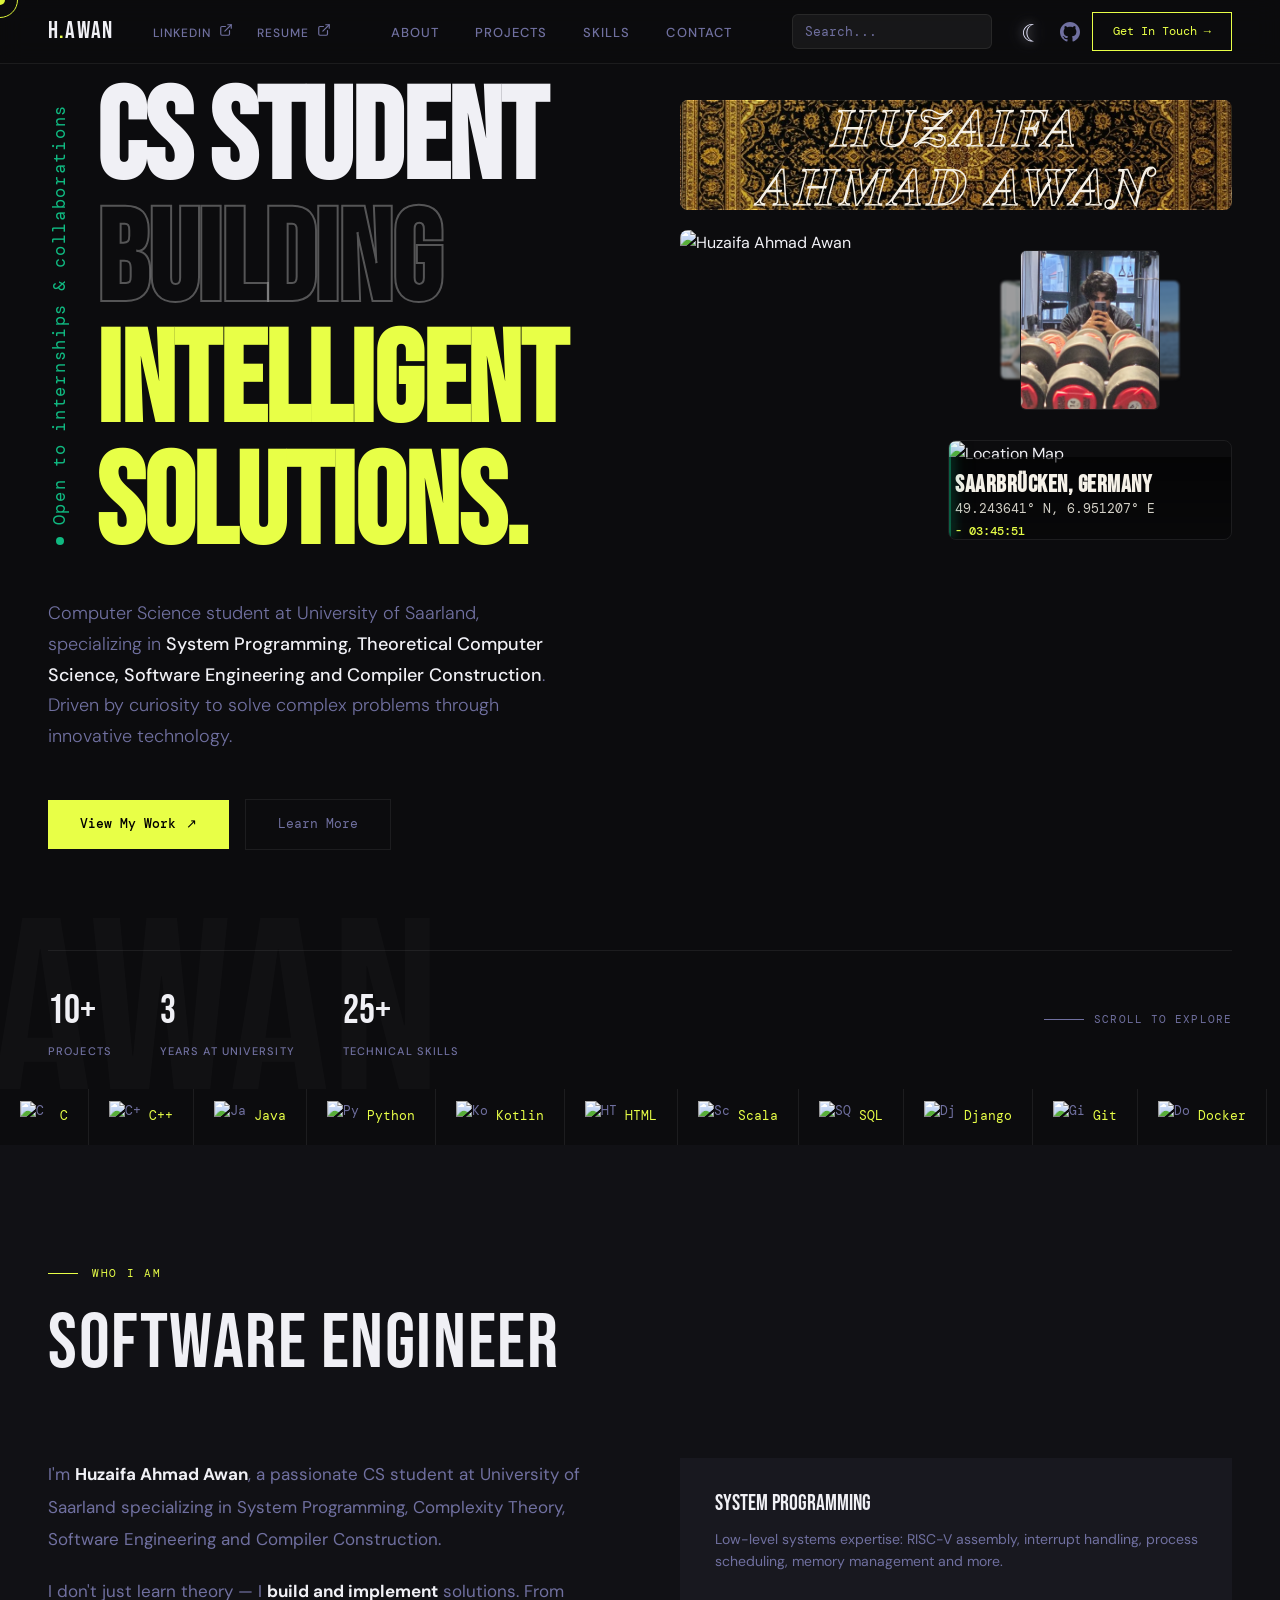
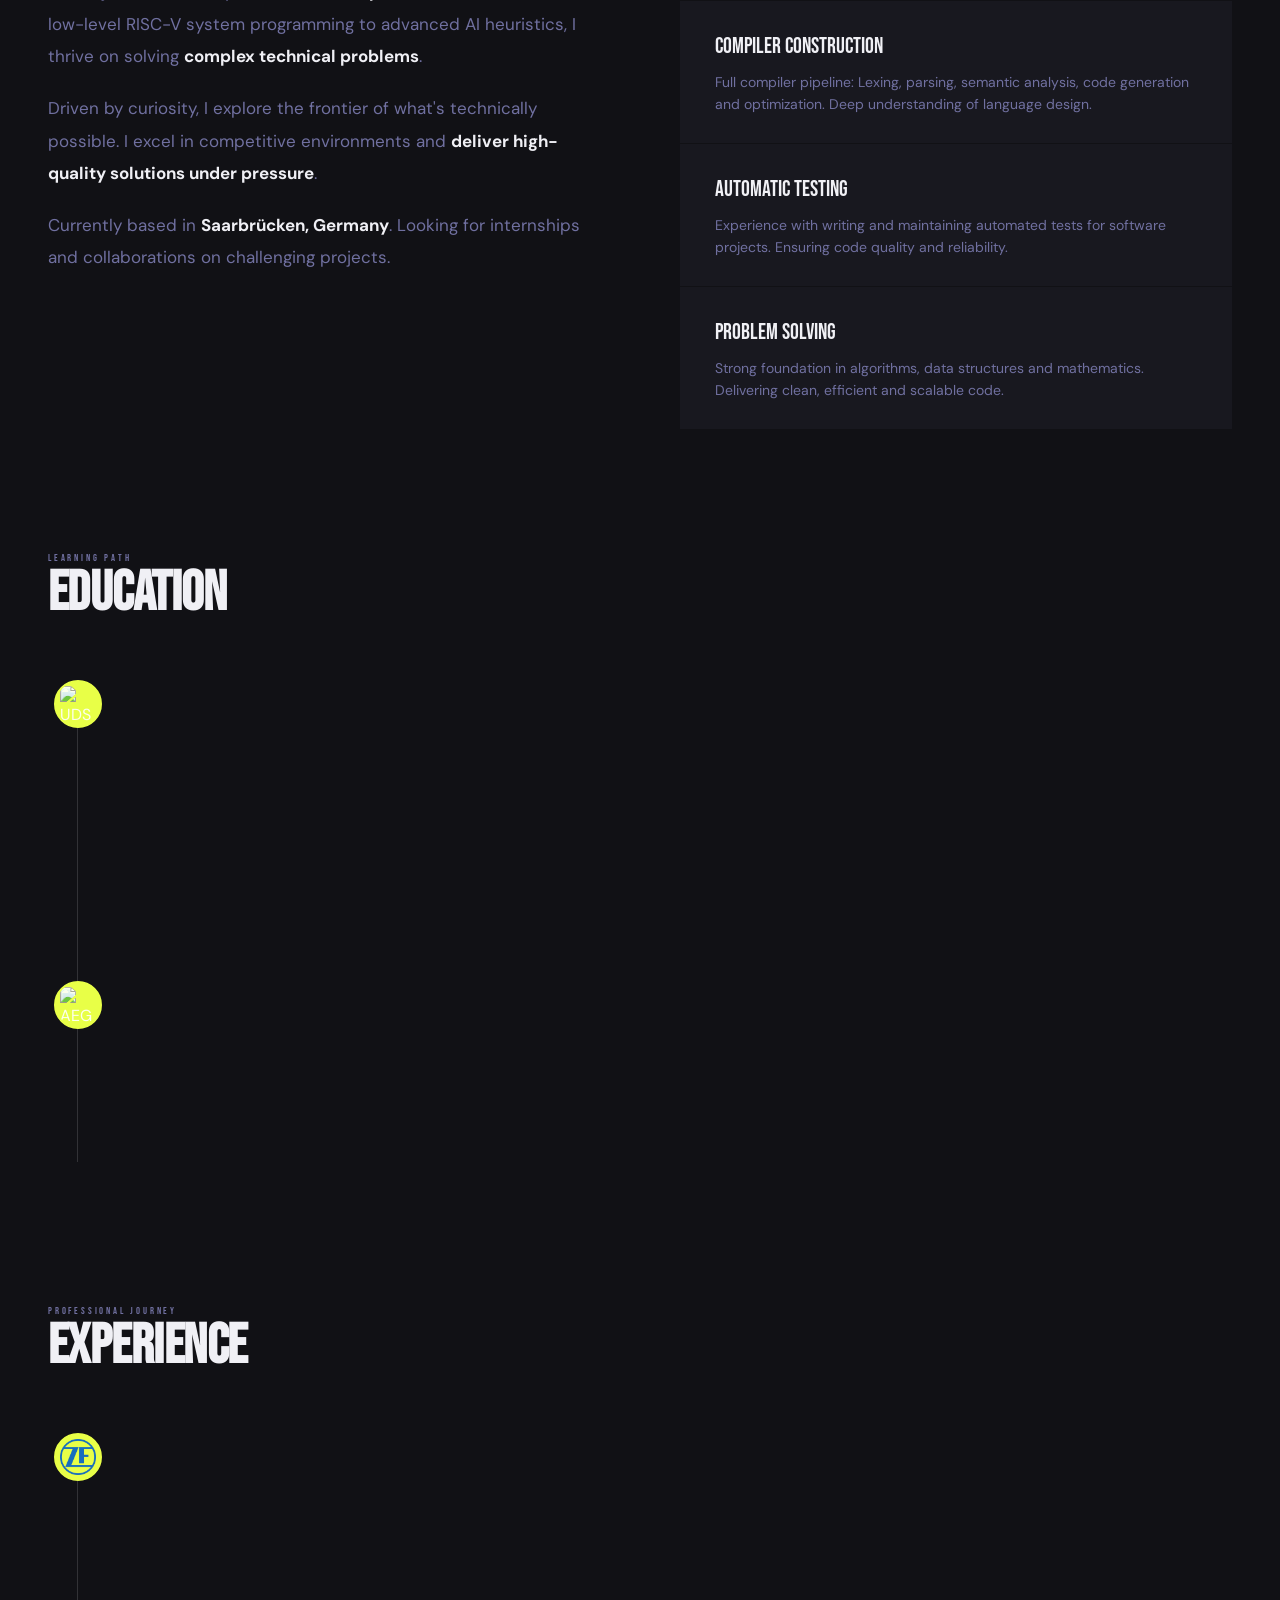
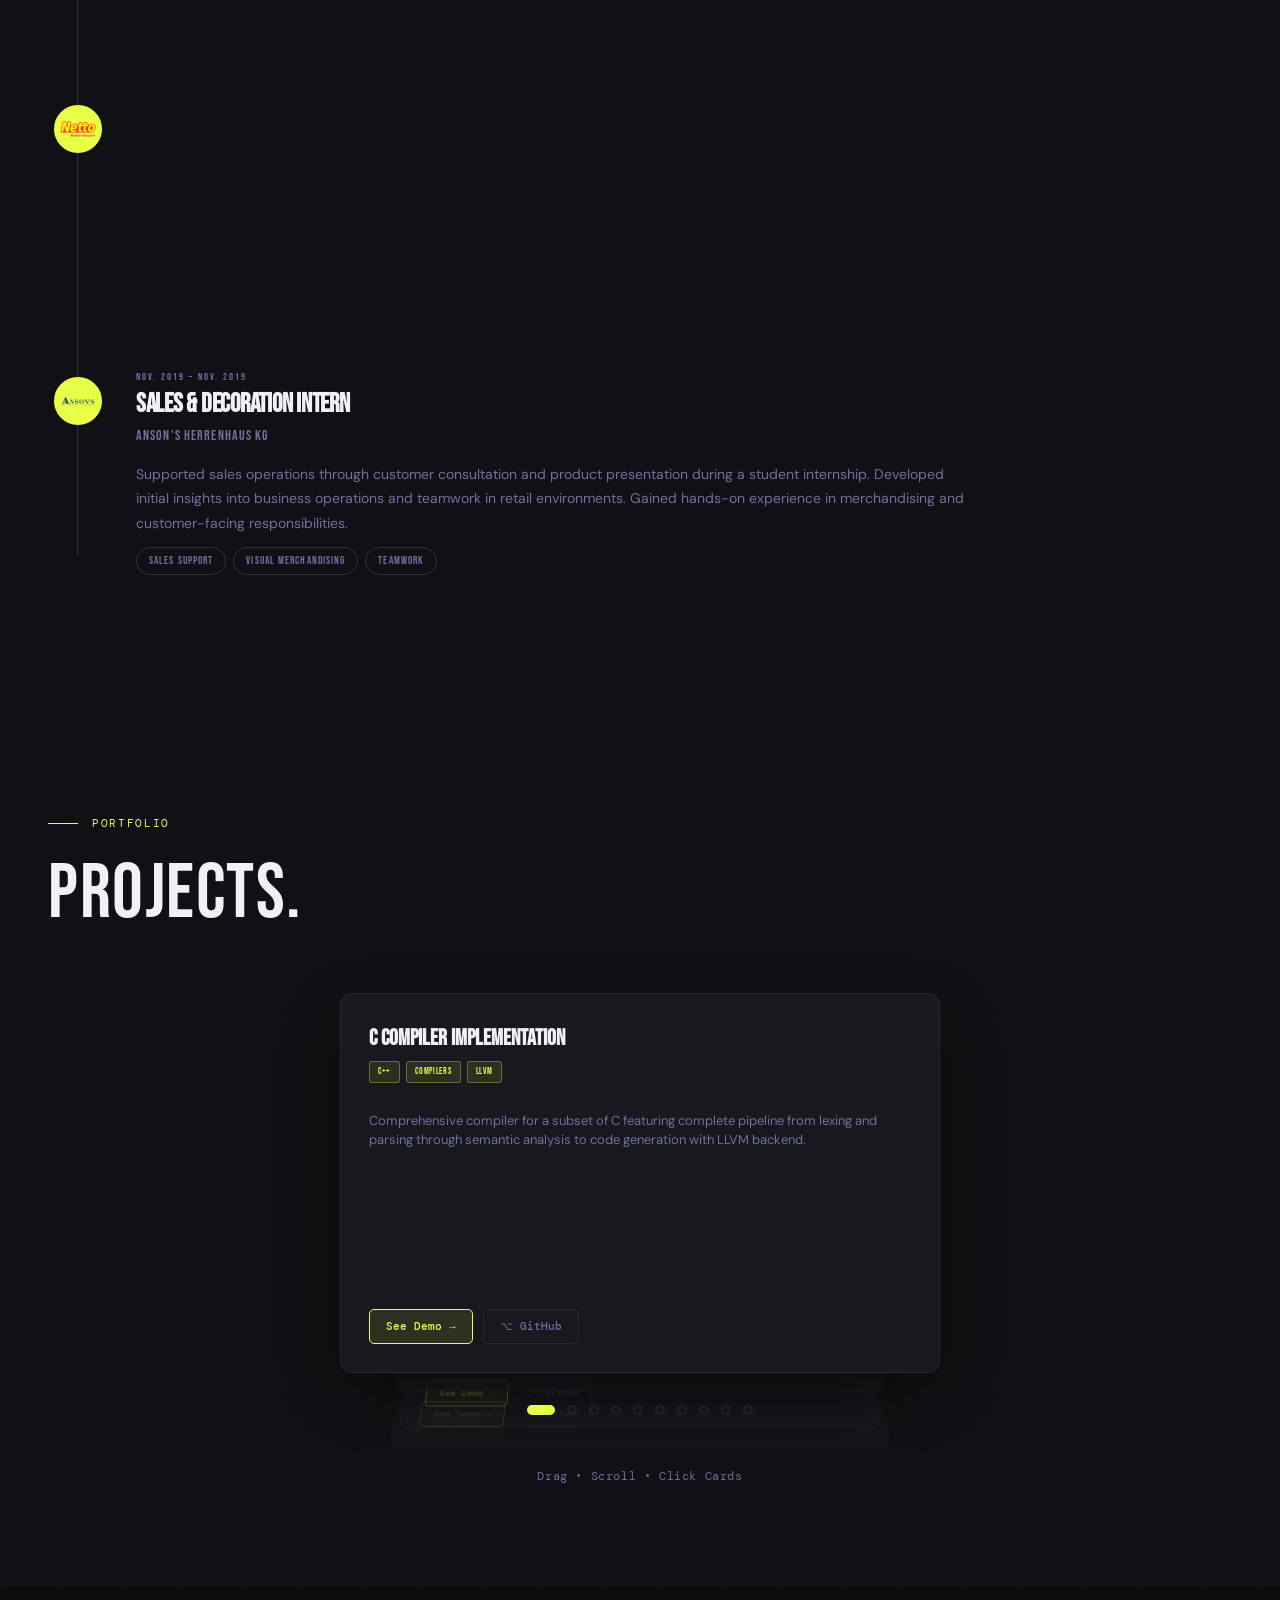
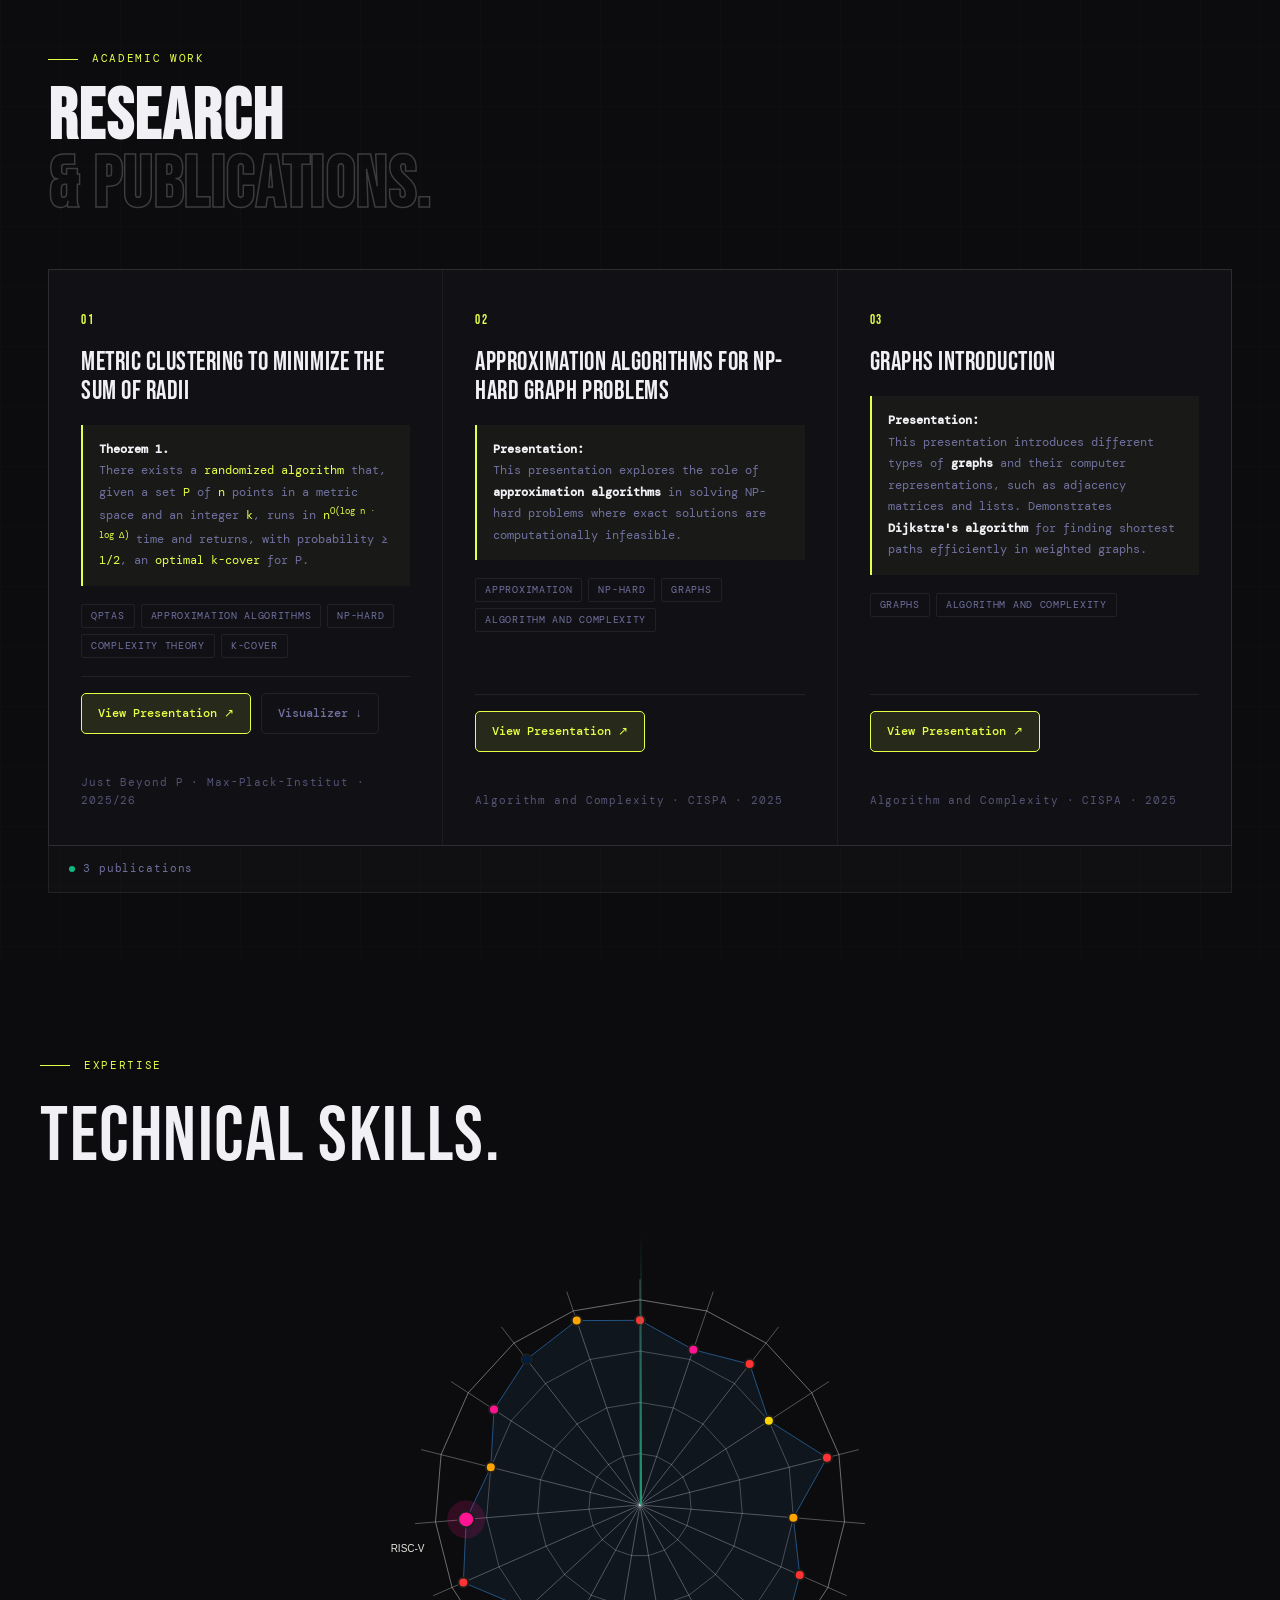
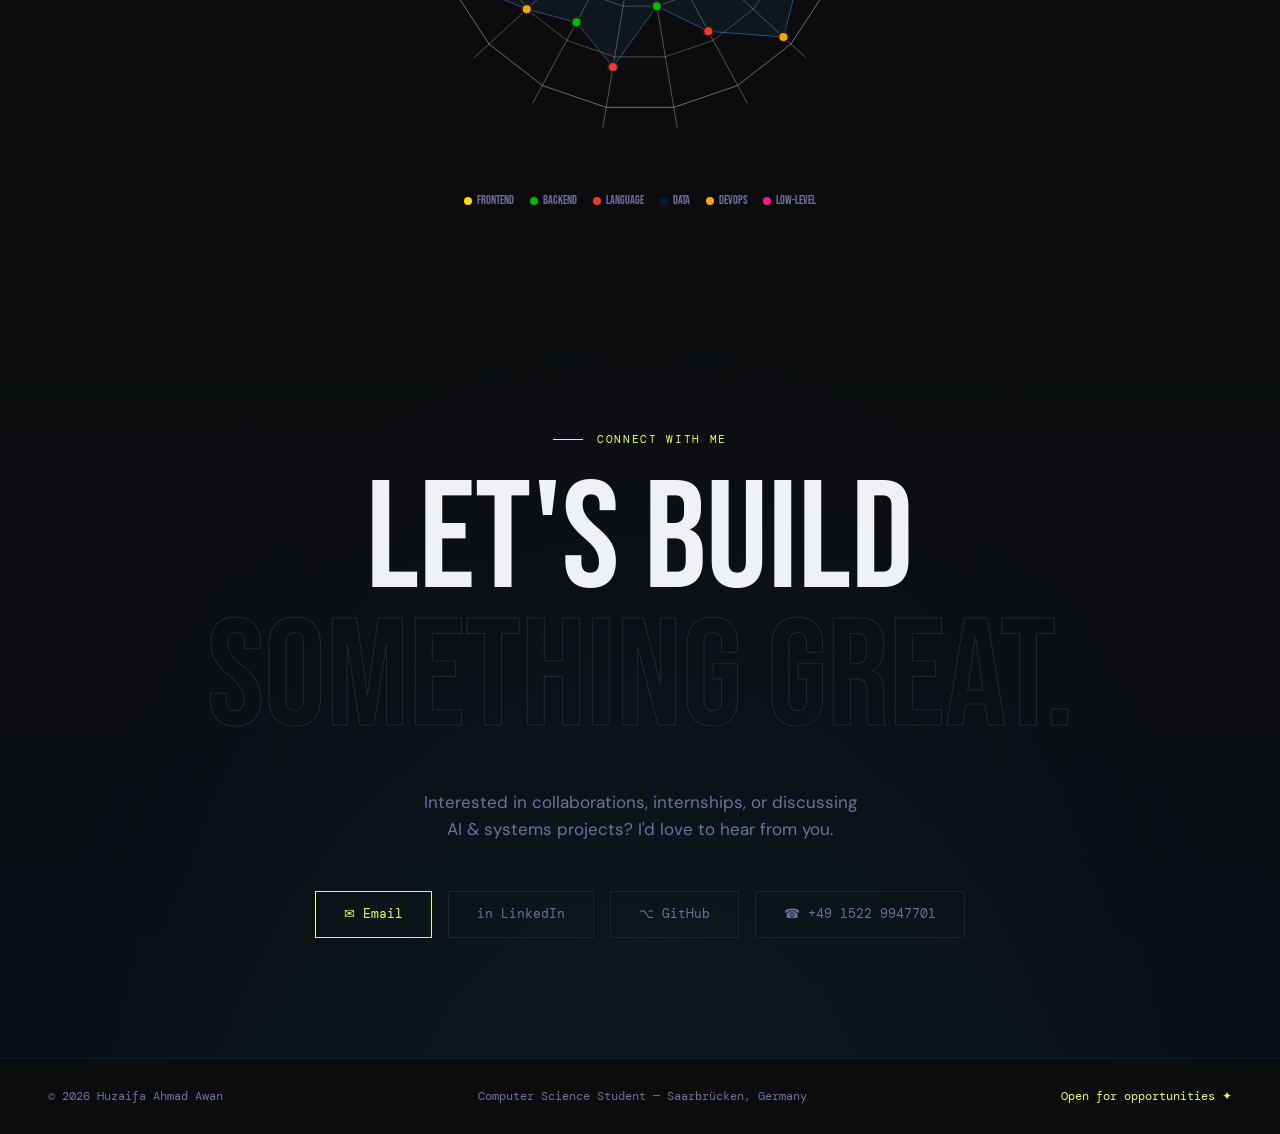
==== index.html @ 6631329b "minor" ====
<!DOCTYPE html>
<html lang="en">

<head>
  <meta charset="UTF-8">
  <meta name="viewport" content="width=device-width, initial-scale=1.0">
  <title>Huzaifa Ahmad Awan — Computer Science Student</title>
  <link rel="preconnect" href="https://fonts.googleapis.com">
  <link
    href="https://fonts.googleapis.com/css2?family=Bebas+Neue&family=DM+Sans:ital,wght@0,300;0,400;0,500;1,300&family=DM+Mono:wght@400;500&family=Playfair+Display:ital,wght@0,700;1,700&family=UnifrakturCook:wght@400&display=swap"
    rel="stylesheet">
  <style>
    /* --- MOBILE IMPROVEMENTS (applied by Copilot) --- */
    @media (max-width: 768px) {

      html,
      body {
        max-width: 100vw;
        overflow-x: hidden !important;
      }

      body {
        font-size: 15px;
        padding: 0;
        margin: 0;
      }

      .carousel-container {
        overflow-x: auto !important;
        -webkit-overflow-scrolling: touch;
        height: 180px !important;
        margin-top: 0 !important;
      }

      .carousel-track {
        min-width: 300px;
      }

      .carousel-item.current {
        width: 110px !important;
        height: 140px !important;
      }

      .carousel-item.prev,
      .carousel-item.next {
        width: 65px !important;
        height: 85px !important;
      }

      .card-stack {
        height: 480px !important;
        max-width: 100% !important;
      }

      nav {
        flex-wrap: wrap !important;
        min-width: 0;
        padding: 12px 8px !important;
        gap: 8px;
      }

      .cursor,
      .cursor-ring {
        display: none !important;
      }

      body {
        cursor: auto !important;
      }

      a,
      button,
      .project-card-btn,
      .contact-link {
        cursor: pointer !important;
      }

      section {
        padding: 36px 8px !important;
      }

      .section-title {
        font-size: clamp(28px, 8vw, 44px) !important;
        margin-bottom: 24px !important;
      }

      .about-text p {
        font-size: 14px !important;
      }

      .pillar {
        padding: 14px 12px !important;
      }

      .project-card-inner {
        padding: 14px 8px 10px !important;
      }

      .project-card-title {
        font-size: 15px !important;
      }

      .project-card-desc {
        font-size: 11px !important;
      }

      .project-card-footer {
        gap: 8px !important;
        flex-wrap: wrap;
      }

      .project-card-btn {
        padding: 10px 16px !important;
        font-size: 12px !important;
        min-width: 90px;
        margin-bottom: 4px;
      }

      .project-card-logo {
        width: 60px !important;
        height: 60px !important;
      }

      #radar-wrap {
        max-width: 260px !important;
      }

      #radar-canvas {
        max-width: 260px !important;
      }

      .contact-sub {
        font-size: 13px !important;
        padding: 0 8px !important;
      }

      .contact-links {
        gap: 8px !important;
        padding: 0 8px !important;
      }

      .contact-link {
        font-size: 12px !important;
        padding: 12px 12px !important;
        min-width: 90px;
      }

      footer {
        padding: 12px 4px !important;
        flex-direction: column !important;
        gap: 4px !important;
        text-align: center !important;
        align-items: center !important;
      }
    }

    @media (max-width: 400px) {
      .hero-title {
        font-size: 24px !important;
      }

      .card-stack {
        height: 520px !important;
      }

      .project-card-inner {
        padding: 10px 4px 8px !important;
      }

      .project-card-title {
        font-size: 13px !important;
      }

      .contact-title {
        font-size: 28px !important;
      }

      .hero-stats {
        gap: 8px !important;
      }
    }

    :root {
      --bg: #0c0c0e;
      --surface: #111115;
      --surface2: #18181f;
      --border: rgba(255, 255, 255, 0.07);
      --accent: #e8ff47;
      --accent2: #47c8ff;
      --text: #f0f0f5;
      --muted: #7070a0;
      --stroke: rgba(255, 255, 255, 0.3);
      --display: 'Bebas Neue', sans-serif;
      --body: 'DM Sans', sans-serif;
      --mono: 'DM Mono', monospace;
    }

    :root.light-mode {
      --bg: #f8f9fa;
      --surface: #eff1f5;
      --surface2: #e8ecf1;
      --border: rgba(0, 0, 0, 0.1);
      --accent: #20c997;
      --accent2: #0ea5e9;
      --text: #1a1a1e;
      --muted: #5a5a7a;
      --stroke: rgba(0, 0, 0, 0.15);
    }

    * {
      margin: 0;
      padding: 0;
      box-sizing: border-box;
    }

    html {
      scroll-behavior: smooth;
    }

    body {
      background: var(--bg);
      color: var(--text);
      font-family: var(--body);
      font-size: 16px;
      line-height: 1.6;
      overflow-x: hidden;
      cursor: none;
      transition: background-color 0.3s ease, color 0.3s ease;
    }

    /* Custom cursor */
    .cursor {
      position: fixed;
      width: 10px;
      height: 10px;
      background: var(--accent);
      border-radius: 50%;
      pointer-events: none;
      z-index: 9999;
      transform: translate(-50%, -50%);
      transition: transform 0.1s, width 0.2s, height 0.2s, background 0.2s;
      mix-blend-mode: difference;
    }

    .cursor-ring {
      position: fixed;
      width: 36px;
      height: 36px;
      border: 1.5px solid var(--accent);
      border-radius: 50%;
      pointer-events: none;
      z-index: 9998;
      transform: translate(-50%, -50%);
      transition: width 0.25s, height 0.25s, border-color 0.2s;
      mix-blend-mode: difference;
    }

    .cursor.active {
      width: 16px;
      height: 16px;
    }

    .cursor-ring.active {
      width: 50px;
      height: 50px;
      border-color: var(--accent2);
    }

    @media (max-width: 768px) {

      .cursor,
      .cursor-ring {
        display: none;
      }
    }

    /* Nav */
    nav {
      position: fixed;
      top: 0;
      left: 0;
      right: 0;
      z-index: 100;
      display: flex;
      align-items: center;
      justify-content: space-between;
      padding: 12px 48px;
      backdrop-filter: blur(12px);
      background: rgba(12, 12, 14, 0.7);
      border-bottom: 1px solid var(--border);
    }

    .nav-logo {
      font-family: var(--display);
      font-size: 24px;
      letter-spacing: 0.05em;
      color: var(--text);
      text-decoration: none;
      transition: color 0.2s;
      cursor: none;
    }

    .nav-logo:hover {
      color: var(--accent);
    }

    .nav-logo span {
      color: var(--accent);
      transition: color 0.2s;
    }

    .nav-logo:hover span {
      color: #fff;
    }

    :root.light-mode .nav-logo:hover span {
      color: #000;
    }

    .nav-secondary {
      display: flex;
      gap: 24px;
      list-style: none;
      margin-left: 40px;
    }

    .nav-secondary a {
      font-size: 12px;
      font-weight: 500;
      letter-spacing: 0.08em;
      text-transform: uppercase;
      color: var(--muted);
      text-decoration: none;
      transition: color 0.2s;
      cursor: none;
    }

    .nav-secondary a:hover {
      color: var(--text);
    }

    .external-indicator {
      font-size: 10px;
      margin-left: 6px;
      display: inline-block;
      transition: all 0.2s;
    }

    .nav-secondary a:hover .external-indicator {
      color: var(--accent);
    }

    /* Arrow Box Styling */
    .arrow-box {
      display: inline-flex;
      justify-content: center;
      align-items: center;
      margin-left: 8px;
      transition: all 0.3s;
    }

    .arrow-box svg {
      width: 14px;
      height: 14px;
      stroke: currentColor;
      transition: transform 0.3s;
    }

    .nav-secondary a:hover .arrow-box svg {
      transform: translate(2px, -2px);
    }

    .nav-links {
      display: flex;
      gap: 36px;
      list-style: none;
      flex: 1;
      justify-content: center;
      margin: 0;
    }

    .nav-links a {
      font-size: 13px;
      font-weight: 500;
      letter-spacing: 0.08em;
      text-transform: uppercase;
      color: var(--muted);
      text-decoration: none;
      transition: color 0.2s;
      cursor: none;
    }

    .nav-links a:hover {
      color: var(--text);
    }

    .nav-cta {
      font-family: var(--mono);
      font-size: 12px;
      padding: 9px 20px;
      border: 1px solid var(--accent);
      color: var(--accent);
      text-decoration: none;
      transition: background 0.2s, color 0.2s;
      cursor: none;
    }

    .nav-cta:hover {
      background: var(--accent);
      color: #000;
    }

    .nav-github {
      display: flex;
      align-items: center;
      justify-content: center;
      color: var(--muted);
      transition: color 0.2s;
      cursor: none;
    }

    .nav-github:hover {
      color: var(--accent);
    }

    /* Search Bar */
    .nav-search {
      position: relative;
      display: flex;
      align-items: center;
      margin-right: 24px;
    }

    .search-input {
      padding: 8px 12px;
      border: 1px solid var(--border);
      border-radius: 6px;
      background: rgba(255, 255, 255, 0.05);
      color: var(--text);
      font-size: 13px;
      font-family: var(--mono);
      width: 200px;
      transition: all 0.2s;
      cursor: none;
    }

    .search-input::placeholder {
      color: var(--muted);
    }

    .search-input:focus {
      outline: none;
      border-color: var(--accent);
      background: rgba(255, 255, 255, 0.08);
      box-shadow: 0 0 8px rgba(232, 255, 71, 0.2);
    }

    :root.light-mode .search-input {
      background: rgba(0, 0, 0, 0.05);
      color: rgba(0, 0, 0, 0.8);
    }

    :root.light-mode .search-input::placeholder {
      color: rgba(0, 0, 0, 0.5);
    }

    :root.light-mode .search-input:focus {
      background: rgba(0, 0, 0, 0.08);
    }

    .search-results {
      position: absolute;
      top: 100%;
      left: 0;
      right: 0;
      background: var(--surface);
      border: 1px solid var(--border);
      border-top: none;
      border-radius: 0 0 6px 6px;
      max-height: 300px;
      overflow-y: auto;
      display: none;
      z-index: 1000;
      box-shadow: 0 8px 16px rgba(0, 0, 0, 0.3);
    }

    .search-results.active {
      display: block;
    }

    .search-result-item {
      padding: 12px 16px;
      border-bottom: 1px solid var(--border);
      cursor: pointer;
      transition: background 0.2s;
    }

    .search-result-item:hover {
      background: var(--surface2);
      color: var(--accent);
    }

    .search-result-item:last-child {
      border-bottom: none;
    }

    .search-result-label {
      font-size: 11px;
      color: var(--muted);
      text-transform: uppercase;
      letter-spacing: 0.05em;
      margin-bottom: 4px;
    }

    .search-result-title {
      font-size: 14px;
      color: var(--text);
    }

    /* Theme toggle button - Vertical Pivot Design (Top-Only Display) */
    .theme-toggle {
      position: relative;
      width: 32px;
      height: 32px;
      padding: 0;
      border: none;
      background: none;
      cursor: none;
      display: flex;
      align-items: center;
      justify-content: center;
      margin: 0;
      perspective: 1200px;
    }

    .theme-toggle-bg {
      position: absolute;
      inset: 0;
      border-radius: 12px;
      background: none;
      transition: all 0.5s cubic-bezier(0.23, 1, 0.32, 1);
      box-shadow: none;
    }

    :root.light-mode .theme-toggle-bg {
      background: none;
      box-shadow: none;
    }

    /* Rotation container - rotates around vertical axis */
    .theme-toggle-rotator {
      position: absolute;
      width: 100%;
      height: 100%;
      display: flex;
      flex-direction: column;
      align-items: center;
      justify-content: space-around;
      transition: transform 0.9s cubic-bezier(0.34, 1.56, 0.64, 1);
      transform-style: preserve-3d;
    }

    /* Light mode: No rotation - sun visible at top */
    :root.light-mode .theme-toggle-rotator {
      transform: rotateX(0deg);
    }

    /* Dark mode: Rotate 180° to bring moon to top */
    :root:not(.light-mode) .theme-toggle-rotator {
      transform: rotateX(180deg);
    }

    /* Sun icon - positioned above center */
    .theme-toggle-icon.sun {
      position: absolute;
      width: 32px;
      height: 32px;
      display: flex;
      align-items: center;
      justify-content: center;
      font-size: 24px;
      color: #ffd700;
      text-shadow: 0 0 10px rgba(255, 215, 0, 0.6);
      filter: drop-shadow(0 0 10px rgba(255, 215, 0, 0.5));
      top: 0;
      transition: opacity 0.4s ease;
      z-index: 2;
    }

    /* Light mode: Sun visible */
    :root.light-mode .theme-toggle-icon.sun {
      opacity: 1;
    }

    /* Dark mode: Sun hidden */
    :root:not(.light-mode) .theme-toggle-icon.sun {
      opacity: 0;
    }

    .theme-toggle:hover .theme-toggle-icon.sun {
      filter: drop-shadow(0 0 12px rgba(255, 215, 0, 0.7));
    }

    /* Moon icon - positioned below center */
    .theme-toggle-icon.moon {
      position: absolute;
      width: 32px;
      height: 32px;
      display: flex;
      align-items: center;
      justify-content: center;
      font-size: 24px;
      color: #e8e8ff;
      text-shadow: 0 0 10px rgba(232, 232, 255, 0.5);
      filter: drop-shadow(0 0 10px rgba(232, 232, 255, 0.4));
      bottom: 0;
      transition: opacity 0.4s ease;
      z-index: 2;
    }

    /* Light mode: Moon hidden */
    :root.light-mode .theme-toggle-icon.moon {
      opacity: 0;
    }

    /* Dark mode: Moon visible */
    :root:not(.light-mode) .theme-toggle-icon.moon {
      opacity: 1;
    }

    .theme-toggle:hover .theme-toggle-icon.moon {
      filter: drop-shadow(0 0 12px rgba(232, 232, 255, 0.7));
    }

    /* Outer glow effect */
    .theme-toggle::before {
      content: '';
      position: absolute;
      inset: -6px;
      border-radius: 16px;
      background: none;
      transition: all 0.6s ease;
      z-index: -1;
    }

    :root.light-mode .theme-toggle::before {
      background: none;
    }

    .theme-toggle:hover .theme-toggle-bg {
      box-shadow: none;
    }

    :root.light-mode .theme-toggle:hover .theme-toggle-bg {
      box-shadow: none;
    }

    /* Intro Screen */
    .intro-screen {
      position: fixed;
      top: 0;
      left: 0;
      width: 100%;
      height: 100%;
      background: #0b0b0d;
      z-index: 10000;
      display: flex;
      align-items: center;
      justify-content: center;
      overflow: hidden;
    }

    .intro-screen.exit {
      animation: introExit 0.9s cubic-bezier(0.76, 0, 0.24, 1) 0.2s forwards;
    }

    @keyframes introExit {
      0% {
        clip-path: inset(0 0 0 0);
        opacity: 1;
      }

      100% {
        clip-path: inset(0 0 100% 0);
        opacity: 1;
      }
    }

    /* Intro background grid */
    .intro-grid {
      position: absolute;
      inset: 0;
      background-image:
        linear-gradient(rgba(255, 255, 255, 0.03) 1px, transparent 1px),
        linear-gradient(90deg, rgba(255, 255, 255, 0.03) 1px, transparent 1px);
      background-size: 60px 60px;
      pointer-events: none;
    }

    /* Intro noise overlay */
    .intro-noise {
      position: absolute;
      inset: 0;
      background-image: url("data:image/svg+xml,%3Csvg viewBox='0 0 200 200' xmlns='http://www.w3.org/2000/svg'%3E%3Cfilter id='n'%3E%3CfeTurbulence type='fractalNoise' baseFrequency='.75' numOctaves='4' stitchTiles='stitch'/%3E%3C/filter%3E%3Crect width='100%25' height='100%25' filter='url(%23n)' opacity='.04'/%3E%3C/svg%3E");
      opacity: 0.5;
      pointer-events: none;
    }

    .intro-layout {
      position: relative;
      z-index: 2;
      text-align: center;
      display: flex;
      flex-direction: column;
      align-items: center;
      gap: 0;
    }

    /* Corner labels */
    .intro-corner {
      position: absolute;
      font-family: var(--display);
      font-size: 10px;
      letter-spacing: 0.15em;
      text-transform: uppercase;
      color: rgba(255, 255, 255, 0.2);
      opacity: 0;
      animation: fadeIn 0.5s 1.4s ease forwards;
    }

    .intro-corner.tl {
      top: 32px;
      left: 40px;
    }

    .intro-corner.tr {
      top: 32px;
      right: 40px;
    }

    .intro-corner.bl {
      bottom: 52px;
      left: 40px;
    }

    .intro-name {
      font-family: var(--display);
      font-weight: 900;
      font-size: clamp(64px, 10vw, 128px);
      line-height: 0.88;
      letter-spacing: -0.02em;
      text-transform: uppercase;
      color: #fff;
      overflow: hidden;
    }

    .intro-name-letter {
      display: inline-block;
      transform: translateY(110%);
      animation: charUp 0.6s cubic-bezier(0.22, 1, 0.36, 1) forwards;
    }

    .intro-name-letter.space {
      margin-right: 0.3em;
    }

    @keyframes charUp {
      to {
        transform: translateY(0);
      }
    }

    .intro-divider {
      width: 0;
      height: 1px;
      background: rgba(255, 255, 255, 0.15);
      margin: 18px auto;
      animation: expandLine 0.6s 0.9s ease forwards;
    }

    @keyframes expandLine {
      to {
        width: 120px;
      }
    }

    .intro-subtitle {
      font-family: var(--mono);
      font-size: clamp(13px, 1.6vw, 17px);
      letter-spacing: 0.28em;
      text-transform: uppercase;
      color: rgba(255, 255, 255, 0.38);
      margin-top: 22px;
      opacity: 0;
      animation: fadeIn 0.5s 1.1s ease forwards;
    }

    @keyframes fadeIn {
      to {
        opacity: 1;
      }
    }

    /* Loader bar */
    .intro-loader {
      position: absolute;
      bottom: 48px;
      left: 50%;
      transform: translateX(-50%);
      width: 200px;
      z-index: 3;
    }

    .intro-loader-track {
      width: 100%;
      height: 1px;
      background: rgba(255, 255, 255, 0.1);
    }

    .intro-loader-fill {
      height: 100%;
      background: #fff;
      width: 0;
      animation: loadFill 1.8s cubic-bezier(0.4, 0, 0.2, 1) 0.3s forwards;
    }

    @keyframes loadFill {
      to {
        width: 100%;
      }
    }

    .intro-loader-pct {
      font-family: var(--mono);
      font-size: 11px;
      letter-spacing: 0.15em;
      color: rgba(255, 255, 255, 0.3);
      margin-top: 8px;
      text-align: right;
    }

    /* Hero */
    .hero {
      min-height: 100vh;
      display: grid;
      grid-template-rows: 1fr auto;
      padding: 0 48px;
      padding-top: 100px;
      position: relative;
      overflow: hidden;
    }

    .hero-bg-text {
      position: absolute;
      bottom: -60px;
      left: -10px;
      font-family: var(--display);
      font-size: clamp(120px, 20vw, 260px);
      line-height: 1;
      color: rgba(255, 255, 255, 0.025);
      pointer-events: none;
      user-select: none;
      white-space: nowrap;
    }

    .hero-content {
      display: flex;
      flex-direction: column;
      justify-content: center;
      max-width: 900px;
      padding: 0px 0 40px;
      animation: fadeUp 0.8s ease both;
    }

    @keyframes fadeUp {
      from {
        opacity: 0;
        transform: translateY(30px);
      }

      to {
        opacity: 1;
        transform: translateY(0);
      }
    }

    .hero-badge {
      display: inline-flex;
      align-items: center;
      gap: 8px;
      font-family: var(--mono);
      font-size: 12px;
      letter-spacing: 0.1em;
      color: var(--accent);
      margin-bottom: 28px;
      animation: fadeUp 0.8s 0.1s ease both;
    }

    :root.light-mode .hero-badge span {
      color: #ffd700 !important;
      text-shadow: 0 0 8px rgba(255, 215, 0, 0.4), 0 0 16px rgba(255, 215, 0, 0.2);
    }

    .badge-dot {
      width: 8px;
      height: 8px;
      background: #10b981;
      border-radius: 50%;
      animation: pulse 2s infinite;
    }

    :root.light-mode .badge-dot {
      background: #ffd700;
      box-shadow: 0 0 8px rgba(255, 215, 0, 0.4), 0 0 12px rgba(255, 215, 0, 0.2);
    }

    @keyframes pulse {

      0%,
      100% {
        opacity: 1;
        transform: scale(1)
      }

      50% {
        opacity: 0.4;
        transform: scale(0.8)
      }
    }

    .hero-badge-vertical {
      display: flex;
      flex-direction: column;
      align-items: center;
      gap: 12px;
      font-family: var(--mono);
      font-size: 17px;
      letter-spacing: 0.1em;
      animation: fadeUp 0.8s 0.1s ease both;
      margin-top: -50px;
    }

    .hero-badge-vertical span {
      line-height: 1.4;
      white-space: nowrap;
    }

    :root.light-mode .hero-badge-vertical span {
      color: #ffd700 !important;
      text-shadow: 0 0 8px rgba(255, 215, 0, 0.4), 0 0 16px rgba(255, 215, 0, 0.2);
    }

    .hero-title {
      font-family: var(--display);
      font-size: clamp(64px, 10vw, 130px);
      line-height: 0.95;
      letter-spacing: -0.01em;
      margin-bottom: 32px;
      margin-top: -20px;
      animation: fadeUp 0.8s 0.2s ease both;
    }

    .hero-title .line {
      display: block;
    }

    .hero-title .accent {
      color: var(--accent);
    }

    .hero-title .stroke {
      -webkit-text-stroke: 2px var(--stroke);
      color: transparent;
    }

    .hero-sub {
      font-size: 18px;
      font-weight: 300;
      color: var(--muted);
      max-width: 500px;
      margin-bottom: 48px;
      animation: fadeUp 0.8s 0.3s ease both;
      line-height: 1.7;
    }

    .hero-sub strong {
      color: var(--text);
      font-weight: 500;
    }

    .hero-actions {
      display: flex;
      gap: 16px;
      align-items: center;
      animation: fadeUp 0.8s 0.4s ease both;
    }

    .btn-primary {
      font-family: var(--mono);
      font-size: 13px;
      font-weight: 500;
      padding: 14px 32px;
      background: var(--accent);
      color: #000;
      text-decoration: none;
      transition: transform 0.2s, box-shadow 0.2s;
      display: inline-flex;
      align-items: center;
      gap: 10px;
      border: none;
      cursor: none;
    }

    .btn-primary:hover {
      transform: translateY(-2px);
      box-shadow: 0 12px 40px rgba(232, 255, 71, 0.3);
    }

    .btn-ghost {
      font-family: var(--mono);
      font-size: 13px;
      padding: 14px 32px;
      border: 1px solid var(--border);
      color: var(--muted);
      text-decoration: none;
      transition: border-color 0.2s, color 0.2s;
      cursor: none;
    }

    .btn-ghost:hover {
      border-color: var(--text);
      color: var(--text);
    }

    .hero-bottom {
      display: flex;
      align-items: center;
      justify-content: space-between;
      padding: 28px 0;
      border-top: 1px solid var(--border);
      animation: fadeUp 0.8s 0.5s ease both;
    }

    .hero-stats {
      display: flex;
      gap: 48px;
    }

    .hero-stat-n {
      font-family: var(--display);
      font-size: 40px;
      color: var(--text);
    }

    .hero-stat-l {
      font-size: 11px;
      font-weight: 500;
      letter-spacing: 0.1em;
      text-transform: uppercase;
      color: var(--muted);
    }

    .hero-scroll {
      display: flex;
      align-items: center;
      gap: 10px;
      font-family: var(--mono);
      font-size: 11px;
      color: var(--muted);
      letter-spacing: 0.1em;
      text-transform: uppercase;
    }

    .scroll-line {
      width: 40px;
      height: 1px;
      background: var(--muted);
      position: relative;
      overflow: hidden;
    }

    .scroll-line::after {
      content: '';
      position: absolute;
      top: 0;
      left: -100%;
      width: 100%;
      height: 100%;
      background: var(--accent);
      animation: scrollLine 2s infinite;
    }

    @keyframes scrollLine {
      0% {
        left: -100%
      }

      100% {
        left: 100%
      }
    }

    /* Hero Wrapper - Two Column Layout */
    .hero-wrapper {
      display: grid;
      grid-template-columns: 1fr 1fr;
      gap: 80px;
      align-items: flex-start;
      width: 100%;
      margin-bottom: 60px;
    }

    .hero-left {
      display: flex;
      flex-direction: column;
      justify-content: center;
    }

    .hero-right {
      display: grid;
      grid-template-columns: 45% 1fr;
      grid-template-rows: auto auto auto;
      gap: 20px;
      padding-top: -20px;
    }

    .hero-right>.profile-card {
      grid-column: 1 / -1;
      grid-row: 1;
    }

    .hero-right>.profile-image {
      grid-column: 1;
      grid-row: 2;
    }

    .hero-right>.carousel-container {
      grid-column: 2;
      grid-row: 2;
    }

    .hero-right>div:nth-child(2) {
      grid-column: 1;
      grid-row: 2;
    }

    .hero-right>.map-card {
      grid-column: 2;
      grid-row: 3;
      margin-top: -120px;
    }

    /* Profile Card - Name */
    .profile-card {
      background-image: url('Pictures/carpet.jpeg');
      background-size: cover;
      background-position: center;
      border: 1px solid var(--border);
      border-radius: 8px;
      padding: 16px 12px;
      text-align: center;
      height: 110px;
      display: flex;
      align-items: center;
      justify-content: center;
      transition: all 0.3s ease;
      position: relative;
      overflow: visible;
      perspective: 1000px;
    }

    :root.light-mode .profile-card {
      background-image: url('Pictures/blue_carpet.jpeg');
    }

    .profile-card::before {
      content: '';
      position: absolute;
      top: 0;
      left: 0;
      right: 0;
      bottom: 0;
      background: rgba(0, 0, 0, 0.2);
      pointer-events: none;
      transition: all 0.3s ease;
    }

    .profile-card:hover {
      border-color: var(--accent);
      box-shadow: 0 0 20px rgba(232, 255, 71, 0.35);
    }

    .profile-card:hover::before {
      background: rgba(0, 0, 0, 0.15);
    }

    :root.light-mode .profile-card:hover {
      border-color: var(--accent);
      box-shadow: 0 0 20px rgba(32, 201, 151, 0.2);
    }

    .profile-card h2 {
      font-family: 'Playfair Display', serif;
      font-size: clamp(30px, 6vw, 50px);
      color: transparent;
      -webkit-text-stroke: 1.5px rgba(245, 241, 232, 1);
      font-weight: 700;
      letter-spacing: 0.08em;
      margin: 0;
      position: relative;
      z-index: 1;
      text-shadow: none;
      font-style: italic;
      text-transform: uppercase;
      line-height: 1.1;
      transition: all 0.4s ease;
      display: flex;
      flex-direction: column;
      gap: 4px;
    }

    .profile-card h2 span {
      display: block;
    }

    .profile-card:hover h2 {
      color: var(--accent);
      -webkit-text-stroke: 0px;
      opacity: 1;
      text-shadow: 0 2px 8px rgba(0, 0, 0, 0.4),
        0 0 30px rgba(218, 165, 32, 0.2);
    }

    :root.light-mode .profile-card:hover h2 {
      color: var(--accent);
      -webkit-text-stroke: 0px;
      opacity: 1;
    }

    /* Profile Image */
    .profile-image {
      width: 100%;
      aspect-ratio: 4 / 5;
      border-radius: 8px;
      overflow: hidden;
      background: transparent;
      transition: all 0.3s ease;
    }

    .profile-image img {
      width: 100%;
      height: 100%;
      object-fit: cover;
      object-position: center;
      transition: all 0.3s ease;
      cursor: pointer;
    }

    .profile-image img:hover {
      filter: brightness(1.15) saturate(1.1);
      transform: scale(1.02);
    }

    /* Aquarium Icon Link */
    /* Location Card with Canvas */
    .map-card {
      position: relative;
      width: 100%;
      height: 100px;
      border-radius: 8px;
      overflow: hidden;
      border: 1px solid var(--border);
      transition: all 0.3s ease;
    }

    .map-card:hover {
      border-color: var(--accent);
      box-shadow: 0 0 20px rgba(232, 255, 71, 0.35);
    }

    :root.light-mode .map-card:hover {
      border-color: var(--accent);
      box-shadow: 0 0 20px rgba(32, 201, 151, 0.25);
    }

    .map-card img {
      width: 100%;
      height: 100%;
      display: block;
      object-fit: cover;
    }

    :root.light-mode .map-card {
      background-image: url('Pictures/map_light.jpeg');
      background-size: cover;
      background-position: center;
    }

    :root.light-mode .map-card img {
      opacity: 0;
    }

    .map-address {
      position: absolute;
      top: 16px;
      left: -22px;
      right: 0;
      background: linear-gradient(to bottom, rgba(0, 0, 0, 0.6), rgba(0, 0, 0, 0.2));
      padding: 16px 20px 16px 28px;
      text-align: left;
    }

    .map-address h3 {
      font-family: var(--display);
      font-size: 24px;
      font-weight: 700;
      color: #F5F1E8;
      margin: 0;
      padding: 0;
      text-transform: uppercase;
      letter-spacing: 0.5px;
      line-height: 1;
    }

    .map-coords {
      font-family: var(--mono);
      font-size: 13px;
      color: #D4D1C8;
      margin: 2px 0 2px 0;
      padding: 0;
    }

    .map-local-time {
      font-family: var(--mono);
      font-size: 12px;
      color: var(--accent);
      font-weight: 500;
      margin: 0;
      padding: 0;
    }

    :root.light-mode .map-local-time {
      color: #700303;
    }

    /* Radar Sweep Animation */
    .map-radar-line {
      position: absolute;
      top: 0;
      left: 0;
      width: 2px;
      height: 100%;
      background: linear-gradient(to right, transparent, #10b981, transparent);
      box-shadow: 0 0 12px #10b981, 0 0 24px rgba(16, 185, 129, 0.4);
      animation: radarSweep 4s linear infinite;
      z-index: 1;
    }

    :root.light-mode .map-radar-line {
      background: linear-gradient(to right, transparent, #47C8FF, transparent);
      box-shadow: 0 0 12px #47C8FF, 0 0 24px rgba(71, 200, 255, 0.4);
    }

    @keyframes radarSweep {
      0% {
        left: -2px;
      }

      100% {
        left: 100%;
      }
    }

    /* Carousel */
    .carousel-container {
      position: relative;
      width: 100%;
      height: 300px;
      overflow: hidden;
      border: none;
      border-radius: 0;
      background: transparent;
      margin-top: -50px;
    }

    .carousel-track {
      display: flex;
      gap: 0;
      padding: 12px;
      align-items: center;
      justify-content: center;
      height: 100%;
      transition: transform 0.5s ease;
    }

    .carousel-item {
      flex-shrink: 0;
      border-radius: 6px;
      overflow: hidden;
      border: 1px solid var(--border);
      transition: all 0.5s ease;
      display: flex;
      align-items: center;
      justify-content: center;
      background: var(--bg);
      order: 1;
    }

    .carousel-item.prev {
      width: 80px;
      height: 100px;
      opacity: 0.6;
      order: 0;
      filter: blur(1px);
      z-index: 0;
      margin-right: -60px;
    }

    .carousel-item.current {
      width: 140px;
      height: 160px;
      opacity: 1;
      border-color: var(--border);
      box-shadow: none;
      order: 1;
      z-index: 1;
      transition: all 0.3s ease;
    }

    .carousel-container:hover .carousel-item.current {
      border-color: var(--accent);
      box-shadow: 0 0 20px rgba(232, 255, 71, 0.2);
    }

    .carousel-item.next {
      width: 80px;
      height: 100px;
      opacity: 0.6;
      order: 2;
      filter: blur(1px);
      z-index: 0;
      margin-left: -60px;
    }

    .carousel-item img,
    .carousel-item video {
      width: 100%;
      height: 100%;
      object-fit: cover;
      pointer-events: none;
    }

    .carousel-item video::-webkit-media-controls {
      display: none !important;
    }

    .carousel-item video::-webkit-media-controls-panel {
      display: none !important;
    }

    .carousel-item video::-moz-media-controls {
      display: none !important;
    }

    /* Sections */
    section {
      padding: 120px 48px;
    }

    .section-label {
      font-family: var(--mono);
      font-size: 11px;
      letter-spacing: 0.15em;
      text-transform: uppercase;
      color: var(--accent);
      display: flex;
      align-items: center;
      gap: 14px;
      margin-bottom: 24px;
      cursor: default;
      transition: all 0.3s ease;
    }

    .section-label::before {
      content: '';
      flex: 0 0 30px;
      height: 1px;
      background: var(--accent);
      transition: all 0.3s ease;
    }

    .section-label:hover {
      gap: 20px;
    }

    .section-label:hover::before {
      flex-basis: 50px;
    }

    .section-title {
      font-family: var(--display);
      font-size: clamp(48px, 6vw, 84px);
      line-height: 1;
      letter-spacing: 0.02em;
      margin-bottom: 60px;
    }

    #typing-text {
      display: inline-block;
      min-width: 1ch;
      height: 1.2em;
      overflow: hidden;
      vertical-align: text-bottom;
    }

    /* About */
    .about {
      background: var(--surface);
    }

    .about-grid {
      display: grid;
      grid-template-columns: 1fr 1fr;
      gap: 80px;
      align-items: start;
    }

    .about-text p {
      color: var(--muted);
      line-height: 1.9;
      margin-bottom: 20px;
      font-size: 17px;
    }

    .about-text p strong {
      color: var(--text);
    }

    .about-pillars {
      display: flex;
      flex-direction: column;
      gap: 1px;
    }

    .pillar {
      padding: 28px 32px;
      background: var(--surface2);
      border-left: 3px solid transparent;
      transition: border-color 0.2s, background 0.2s;
      cursor: default;
    }

    .pillar:hover {
      border-left-color: var(--accent);
      background: rgba(232, 255, 71, 0.04);
    }

    .pillar-title {
      font-family: var(--display);
      font-size: 22px;
      margin-bottom: 6px;
    }

    .pillar-text {
      font-size: 14px;
      color: var(--muted);
    }

    /* Services/Skills */
    .services-grid {
      display: grid;
      grid-template-columns: repeat(3, 1fr);
      gap: 1px;
      background: var(--border);
    }

    .service {
      background: var(--bg);
      padding: 40px 36px;
      position: relative;
      overflow: hidden;
      transition: background 0.3s;
    }

    .service::before {
      content: '';
      position: absolute;
      top: 0;
      left: 0;
      width: 100%;
      height: 3px;
      background: var(--accent);
      transform: scaleX(0);
      transform-origin: left;
      transition: transform 0.3s;
    }

    .service:hover {
      background: var(--surface);
    }

    .service:hover::before {
      transform: scaleX(1);
    }

    .service-num {
      font-family: var(--mono);
      font-size: 12px;
      color: var(--accent);
      letter-spacing: 0.1em;
      margin-bottom: 24px;
    }

    .service-title {
      font-family: var(--display);
      font-size: 30px;
      margin-bottom: 12px;
    }

    .service-text {
      font-size: 14px;
      color: var(--muted);
      line-height: 1.8;
    }

    .service-tags {
      display: flex;
      flex-wrap: wrap;
      gap: 8px;
      margin-top: 20px;
    }

    .tag {
      font-family: var(--mono);
      font-size: 11px;
      padding: 4px 10px;
      border: 1px solid var(--border);
      color: var(--muted);
      transition: border-color 0.2s, color 0.2s;
    }

    .service:hover .tag {
      border-color: rgba(232, 255, 71, 0.3);
      color: var(--text);
    }

    /* Projects */
    .projects {
      background: var(--surface);
      padding-bottom: 100px;
    }

    /* 3D Card Stack */
    .card-stack-container {
      perspective: 1200px;
      display: flex;
      flex-direction: column;
      align-items: center;
      gap: 32px;
      max-width: 700px;
      margin: 0 auto;
    }

    .card-stack {
      position: relative;
      width: 100%;
      max-width: 600px;
      height: 380px;
      perspective: 1200px;
    }

    .project-card {
      position: absolute;
      width: 100%;
      height: 100%;
      left: 50%;
      top: 50%;
      transform-origin: center center;
      transform: translate(-50%, -50%) rotateX(0deg) rotateY(0deg) rotateZ(0deg) translateZ(0px);
      transition: transform 0.5s cubic-bezier(0.25, 0.8, 0.25, 1);
      user-select: none;
    }

    .project-card.active {}

    .project-card:active {}

    .project-card-inner {
      width: 100%;
      height: 100%;
      background: var(--surface2);
      border: 1px solid var(--border);
      border-radius: 12px;
      padding: 32px 28px 28px;
      display: flex;
      flex-direction: column;
      gap: 16px;
      overflow: hidden;
      position: relative;
      box-shadow: 0 20px 60px rgba(0, 0, 0, 0.3);
      transition: all 0.3s ease;
    }

    .project-card:hover .project-card-inner {
      border-color: var(--accent);
      box-shadow: 0 30px 80px rgba(232, 255, 71, 0.15);
    }

    .project-card-header {
      display: flex;
      align-items: flex-start;
      justify-content: space-between;
      gap: 16px;
    }

    .project-card-info {
      flex: 1;
    }

    .project-card-title {
      font-family: var(--display);
      font-size: 22px;
      line-height: 1.2;
      margin-bottom: 8px;
      transition: color 0.3s;
    }

    .project-card:hover .project-card-title {
      color: var(--accent);
    }

    .project-card-tech {
      display: flex;
      gap: 6px;
      flex-wrap: wrap;
      margin-bottom: 12px;
    }

    .project-tech-tag {
      font-family: var(--display);
      font-size: 9px;
      font-weight: 500;
      letter-spacing: 0.08em;
      text-transform: uppercase;
      padding: 3px 8px;
      border-radius: 3px;
      background: rgba(232, 255, 71, 0.1);
      color: var(--accent);
      border: 1px solid rgba(232, 255, 71, 0.3);
    }

    .project-card-desc {
      font-size: 13px;
      color: var(--muted);
      line-height: 1.5;
      flex: 1;
    }

    .project-card-footer {
      display: flex;
      gap: 10px;
      margin-top: auto;
    }

    .project-card-btn {
      padding: 8px 16px;
      border: 1px solid var(--border);
      background: transparent;
      color: var(--muted);
      border-radius: 5px;
      font-family: var(--mono);
      font-size: 11px;
      font-weight: 500;
      transition: all 0.2s;
      text-decoration: none;
      display: inline-flex;
      align-items: center;
      gap: 5px;
      pointer-events: auto;
    }

    button.project-card-btn {
      font-size: 11px;
      cursor: none;
    }

    a.project-card-btn {
      font-size: 11px;
      cursor: none;
    }

    .project-card-btn:hover {
      border-color: var(--accent);
      color: var(--accent);
      background: rgba(232, 255, 71, 0.05);
    }

    .project-card-btn.primary {
      border-color: var(--accent);
      color: var(--accent);
      background: rgba(232, 255, 71, 0.1);
    }

    .project-card-btn.primary:hover {
      background: var(--accent);
      color: #000;
    }

    .project-card-logo {
      position: absolute;
      bottom: 16px;
      right: 16px;
      width: 150px;
      height: 150px;
      opacity: 1;
      pointer-events: none;
    }

    .stack-indicators {
      display: flex;
      gap: 12px;
      justify-content: center;
      position: relative;
      z-index: 200;
    }

    .indicator {
      width: 10px;
      height: 10px;
      border-radius: 50%;
      border: 2px solid var(--border);
      background: transparent;
      cursor: pointer;
      transition: all 0.3s;
      pointer-events: auto;
    }

    .indicator.active {
      background: var(--accent);
      border-color: var(--accent);
      width: 28px;
      border-radius: 5px;
    }

    .indicator:hover {
      border-color: var(--accent2);
    }

    .stack-hint {
      font-family: var(--mono);
      font-size: 12px;
      color: var(--muted);
      letter-spacing: 0.05em;
      text-align: center;
      margin-top: 20px;
    }

    /* Tech stack */
    .stack-wrap {
      overflow: hidden;
      position: relative;
      padding: 0;
    }

    .stack-track {
      display: flex;
      gap: 0;
      width: max-content;
      animation: marquee 30s linear infinite;
    }

    .stack-track:hover {
      animation-play-state: paused;
    }

    @keyframes marquee {
      0% {
        transform: translateX(0);
      }

      100% {
        transform: translateX(calc(-50% - 1px));
      }
    }

    .stack-item {
      padding: 12px 20px;
      border-right: 1px solid var(--border);
      font-family: var(--mono);
      font-size: 13px;
      white-space: nowrap;
      color: var(--muted);
      transition: all 0.2s;
      cursor: default;
      display: flex;
      align-items: center;
      justify-content: center;
      gap: 8px;
    }

    .stack-item img {
      height: 32px;
      width: 32px;
      object-fit: contain;
      opacity: 1;
      transition: filter 0.2s;
    }

    .stack-item:hover img {
      filter: brightness(1.2);
    }

    .stack-item:hover {
      background: rgba(232, 255, 71, 0.04);
      color: var(--accent);
    }

    .stack-item span {
      color: var(--accent);
    }

    /* Contact */
    .contact {
      text-align: center;
      background: linear-gradient(to bottom, var(--bg), #0a0e14);
      position: relative;
      overflow: hidden;
    }

    .contact-bg {
      position: absolute;
      inset: 0;
      background: radial-gradient(ellipse at 50% 120%, rgba(71, 200, 255, 0.06) 0%, transparent 70%);
      pointer-events: none;
    }

    .contact-title {
      font-family: var(--display);
      font-size: clamp(72px, 12vw, 160px);
      line-height: 0.9;
      margin-bottom: 40px;
      position: relative;
    }

    .contact-title .ghost {
      display: block;
      -webkit-text-stroke: 1px rgba(255, 255, 255, 0.1);
      color: transparent;
    }

    .contact-sub {
      font-size: 17px;
      color: var(--muted);
      max-width: 440px;
      margin: 0 auto 48px;
    }

    :root.light-mode .contact-sub {
      color: rgba(0, 0, 0, 0.6);
    }

    .contact-links {
      display: flex;
      justify-content: center;
      gap: 16px;
      flex-wrap: wrap;
    }

    .contact-link {
      font-family: var(--mono);
      font-size: 13px;
      padding: 12px 28px;
      border: 1px solid var(--border);
      color: var(--muted);
      text-decoration: none;
      display: flex;
      align-items: center;
      gap: 8px;
      transition: all 0.2s;
      cursor: none;
    }

    .contact-link:hover {
      border-color: var(--accent2);
      color: var(--accent2);
    }

    .contact-link.primary {
      border-color: var(--accent);
      color: var(--accent);
    }

    .contact-link.primary:hover {
      background: var(--accent);
      color: #000;
    }

    /* Footer */
    footer {
      padding: 28px 48px;
      border-top: 1px solid var(--border);
      display: flex;
      align-items: center;
      justify-content: space-between;
      font-family: var(--mono);
      font-size: 12px;
      color: var(--muted);
    }

    /* Reveal animation */
    .reveal {
      opacity: 0;
      transform: translateY(40px);
      transition: opacity 0.7s ease, transform 0.7s ease;
    }

    .reveal.visible {
      opacity: 1;
      transform: translateY(0);
    }

    .reveal-delay-1 {
      transition-delay: 0.1s;
    }

    .reveal-delay-2 {
      transition-delay: 0.2s;
    }

    .reveal-delay-3 {
      transition-delay: 0.3s;
    }

    @media (max-width: 768px) {

      /* Mobile nav layout */
      nav {
        padding: 16px 24px;
        display: flex;
        align-items: center;
        justify-content: space-between;
        gap: 12px;
      }

      nav>div:first-child {
        display: flex;
        align-items: center;
        gap: 16px;
      }

      .nav-logo {
        font-size: 16px;
        margin: 0;
        white-space: nowrap;
      }

      .nav-secondary {
        display: none;
        margin-left: 0;
      }

      /* Show only Resume in mobile nav as text */
      .nav-secondary.mobile-visible {
        display: flex !important;
        gap: 0;
        margin: 0;
      }

      .nav-secondary.mobile-visible li:not(:last-child) {
        display: none;
      }

      .nav-secondary.mobile-visible a {
        font-size: 12px;
        padding: 0;
        border: none;
        color: var(--muted);
        background: transparent;
        transition: color 0.2s;
        text-transform: none;
        font-weight: 400;
      }

      .nav-secondary.mobile-visible a:hover {
        background: transparent;
        color: var(--text);
      }

      .nav-secondary.mobile-visible .arrow-box svg {
        width: 12px;
        height: 12px;
      }

      .nav-secondary.mobile-visible a:hover .arrow-box svg {
        transform: translate(1px, -1px);
      }

      .nav-links {
        display: none;
      }

      .nav-github {
        display: none;
      }

      nav>div:last-child {
        display: flex;
        gap: 12px;
        align-items: center;
        margin-left: auto;
      }

      .theme-toggle {
        width: 32px;
        height: 32px;
        perspective: 1200px;
      }

      .theme-toggle::before {
        border-radius: 16px;
        inset: -5px;
      }

      .nav-cta {
        font-size: 11px;
        padding: 8px 12px;
        white-space: nowrap;
      }

      .hero {
        padding: 0 24px;
        padding-top: 80px;
      }

      .hero-wrapper {
        grid-template-columns: 1fr;
        gap: 40px;
      }

      .profile-image {
        aspect-ratio: 3 / 4;
      }

      .carousel-container {
        height: 200px;
      }

      .carousel-item.current {
        width: 100px;
        height: 120px;
      }

      .carousel-item.prev,
      .carousel-item.next {
        width: 60px;
        height: 80px;
      }

      section {
        padding: 80px 24px;
      }

      .about-grid {
        grid-template-columns: 1fr;
        gap: 40px;
      }

      .services-grid {
        grid-template-columns: 1fr;
      }

      .card-stack {
        height: 420px;
        max-width: 100%;
      }

      .project-card-inner {
        padding: 24px 20px 20px;
      }

      .project-card-title {
        font-size: 18px;
      }

      .project-card-desc {
        font-size: 12px;
      }

      .hero-bottom {
        flex-direction: column;
        gap: 20px;
      }

      .hero-stats {
        gap: 30px;
      }
    }

    @media (max-width: 480px) {
      .card-stack {
        height: 480px;
        max-width: 100%;
      }

      .project-card-inner {
        padding: 20px 16px 16px;
      }

      .project-card-title {
        font-size: 16px;
      }

      .project-card-desc {
        font-size: 11px;
      }

      .project-card-footer {
        gap: 6px;
      }

      .project-card-btn {
        padding: 6px 12px;
        font-size: 10px;
      }
    }

    /* =========================================
     EDUCATION TIMELINE
     ========================================= */
    #education {
      width: 100%;
      padding: 1px 48px 120px;
      background: var(--surface);
      display: flex;
      flex-direction: column;
      align-items: left;
    }

    .edu-header {
      width: 100%;
      max-width: 920px;
      margin-bottom: 40px;
      display: flex;
      align-items: baseline;
      justify-content: space-between;
    }

    .edu-header-eyebrow {
      font-family: var(--display);
      font-size: 10px;
      font-weight: 500;
      letter-spacing: 0.28em;
      text-transform: uppercase;
      color: var(--muted);
    }

    .edu-header-title {
      font-family: var(--display);
      font-weight: 700;
      font-size: clamp(36px, 5vw, 56px);
      letter-spacing: -0.01em;
      text-transform: uppercase;
      color: var(--text);
      line-height: 1;
    }

    .edu-header-count {
      font-family: var(--display);
      font-size: 11px;
      letter-spacing: 0.15em;
      text-transform: uppercase;
      color: var(--muted);
    }

    /* The timeline track container */
    .edu-track {
      position: relative;
      width: 100%;
      max-width: 920px;
      display: flex;
      flex-direction: column;
      gap: 0;
    }

    /* The vertical guide line */
    .edu-line-wrap {
      position: absolute;
      left: 29px;
      top: 20px;
      bottom: 20px;
      width: 1px;
      overflow: hidden;
      pointer-events: none;
    }

    /* The track (full height, faint) */
    .edu-line-track {
      position: absolute;
      inset: 0;
      background: rgba(255, 255, 255, 0.14);
    }

    :root.light-mode .edu-line-track {
      background: rgba(0, 0, 0, 0.15);
    }

    /* The fill that draws downward as you scroll */
    .edu-line-fill {
      position: absolute;
      top: 0;
      left: 0;
      right: 0;
      height: 0%;
      background: var(--accent);
      transition: height 0.06s linear;
    }

    /* Individual education entry */
    .edu-entry {
      display: grid;
      grid-template-columns: 60px 1fr;
      gap: 0 28px;
      padding: 0 0 56px;
      position: relative;
    }

    .edu-entry:last-child {
      padding-bottom: 0;
    }

    /* Dot on the line */
    .edu-dot-wrap {
      position: relative;
      display: flex;
      flex-direction: column;
      align-items: center;
      padding-top: 18px;
    }

    .edu-dot {
      width: 48px;
      height: 48px;
      border-radius: 50%;
      border: 2px solid var(--accent);
      background: var(--accent);
      position: relative;
      z-index: 2;
      flex-shrink: 0;
      display: flex;
      align-items: center;
      justify-content: center;
      overflow: hidden;
      transition: border-color 0.4s ease, background 0.4s ease, transform 0.4s ease;
    }

    .edu-dot-logo {
      width: 36px;
      height: 36px;
      object-fit: contain;
      opacity: 0.9;
      filter: brightness(1.1);
    }

    .edu-entry.active .edu-dot {
      border-color: var(--accent);
      background: var(--accent);
      transform: scale(1.15);
    }

    .edu-entry.active .edu-dot-logo {
      opacity: 1;
    }

    /* Entry body */
    .edu-body {
      padding-top: 10px;
      opacity: 0;
      transform: translateX(-14px);
      transition: opacity 0.5s ease, transform 0.5s ease;
    }

    .edu-entry.active .edu-body {
      opacity: 1;
      transform: translateX(0);
    }

    .edu-period {
      font-family: var(--display);
      font-size: 10px;
      font-weight: 500;
      letter-spacing: 0.2em;
      text-transform: uppercase;
      color: var(--muted);
      margin-bottom: 6px;
    }

    .edu-program {
      font-family: var(--display);
      font-weight: 700;
      font-size: clamp(20px, 2.5vw, 26px);
      letter-spacing: -0.01em;
      text-transform: uppercase;
      color: var(--text);
      line-height: 1.05;
      margin-bottom: 4px;
    }

    .edu-institution {
      font-family: var(--display);
      font-size: 14px;
      font-weight: 500;
      letter-spacing: 0.08em;
      color: var(--muted);
      margin-bottom: 14px;
      text-decoration: none;
      display: inline-block;
      transition: color 0.2s, text-shadow 0.2s;
      cursor: pointer;
    }

    .edu-institution:hover {
      color: var(--accent);
      text-shadow: 0 0 8px rgba(232, 255, 71, 0.3);
    }

    .edu-desc {
      font-size: 14px;
      line-height: 1.75;
      color: var(--muted);
      max-width: 520px;
      margin-bottom: 16px;
    }

    .edu-tags {
      display: flex;
      flex-wrap: wrap;
      gap: 7px;
    }

    .edu-tag {
      font-family: var(--display);
      font-size: 11px;
      font-weight: 500;
      letter-spacing: 0.1em;
      text-transform: uppercase;
      padding: 4px 12px;
      border-radius: 20px;
      border: 1px solid rgba(255, 255, 255, 0.14);
      color: var(--muted);
      transition: all 0.2s;
      cursor: default;
    }

    .edu-tag:hover {
      border-color: var(--accent);
      color: var(--accent);
      box-shadow: 0 0 12px rgba(232, 255, 71, 0.4), inset 0 0 8px rgba(232, 255, 71, 0.1);
    }

    .edu-entry.active .edu-tag {
      border-color: rgba(240, 240, 245, 0.2);
      color: var(--text);
    }

    .edu-entry.active .edu-tag:hover {
      border-color: var(--accent);
      color: var(--accent);
      box-shadow: 0 0 12px rgba(232, 255, 71, 0.4), inset 0 0 8px rgba(232, 255, 71, 0.1);
    }

    /* =========================================
     EXPERIENCE TIMELINE
     ========================================= */
    #experience {
      width: 100%;
      padding: 1px 48px 120px;
      background: var(--surface);
      display: flex;
      flex-direction: column;
      align-items: left;
    }

    .exp-header {
      width: 100%;
      max-width: 920px;
      margin-bottom: 40px;
      display: flex;
      align-items: baseline;
      justify-content: space-between;
    }

    .exp-header-eyebrow {
      font-family: var(--display);
      font-size: 10px;
      font-weight: 500;
      letter-spacing: 0.28em;
      text-transform: uppercase;
      color: var(--muted);
    }

    .exp-header-title {
      font-family: var(--display);
      font-weight: 700;
      font-size: clamp(36px, 5vw, 56px);
      letter-spacing: -0.01em;
      text-transform: uppercase;
      color: var(--text);
      line-height: 1;
    }

    /* The timeline track container */
    .exp-track {
      position: relative;
      width: 100%;
      max-width: 920px;
      display: flex;
      flex-direction: column;
      gap: 0;
    }

    /* The vertical guide line */
    .exp-line-wrap {
      position: absolute;
      left: 29px;
      top: 20px;
      bottom: 20px;
      width: 1px;
      overflow: hidden;
      pointer-events: none;
    }

    /* The track (full height, faint) */
    .exp-line-track {
      position: absolute;
      inset: 0;
      background: rgba(255, 255, 255, 0.14);
    }

    :root.light-mode .exp-line-track {
      background: rgba(0, 0, 0, 0.15);
    }

    /* The fill that draws downward as you scroll */
    .exp-line-fill {
      position: absolute;
      top: 0;
      left: 0;
      right: 0;
      height: 0%;
      background: var(--accent);
      transition: height 0.06s linear;
    }

    /* Individual experience entry */
    .exp-entry {
      display: grid;
      grid-template-columns: 60px 1fr;
      gap: 0 28px;
      padding: 0 0 56px;
      position: relative;
    }

    .exp-entry:last-child {
      padding-bottom: 0;
    }

    /* Dot on the line */
    .exp-dot-wrap {
      position: relative;
      display: flex;
      flex-direction: column;
      align-items: center;
      padding-top: 18px;
    }

    .exp-dot {
      width: 48px;
      height: 48px;
      border-radius: 50%;
      border: 2px solid var(--accent);
      background: var(--accent);
      position: relative;
      z-index: 2;
      flex-shrink: 0;
      display: flex;
      align-items: center;
      justify-content: center;
      overflow: hidden;
      transition: border-color 0.4s ease, background 0.4s ease, transform 0.4s ease;
    }

    .exp-dot-logo {
      width: 36px;
      height: 36px;
      object-fit: contain;
      opacity: 0.9;
      filter: brightness(1.1);
    }

    .exp-entry.active .exp-dot {
      border-color: var(--accent);
      background: var(--accent);
      transform: scale(1.15);
    }

    .exp-entry.active .exp-dot-logo {
      opacity: 1;
    }

    /* Entry body */
    .exp-body {
      padding-top: 10px;
      opacity: 0;
      transform: translateX(-14px);
      transition: opacity 0.5s ease, transform 0.5s ease;
    }

    .exp-entry.active .exp-body {
      opacity: 1;
      transform: translateX(0);
    }

    .exp-period {
      font-family: var(--display);
      font-size: 10px;
      font-weight: 500;
      letter-spacing: 0.2em;
      text-transform: uppercase;
      color: var(--muted);
      margin-bottom: 6px;
    }

    .exp-role {
      font-family: var(--display);
      font-weight: 700;
      font-size: clamp(20px, 2.5vw, 26px);
      letter-spacing: -0.01em;
      text-transform: uppercase;
      color: var(--text);
      line-height: 1.05;
      margin-bottom: 4px;
    }

    .exp-company {
      font-family: var(--display);
      font-size: 14px;
      font-weight: 500;
      letter-spacing: 0.08em;
      color: var(--muted);
      margin-bottom: 14px;
      text-decoration: none;
      display: inline-block;
      transition: color 0.2s, text-shadow 0.2s;
      cursor: pointer;
    }

    .exp-company:hover {
      color: var(--accent);
      text-shadow: 0 0 8px rgba(232, 255, 71, 0.3);
    }

    .exp-desc {
      font-size: 14px;
      line-height: 1.75;
      color: var(--muted);
      margin-bottom: 12px;
    }

    .exp-tags {
      display: flex;
      flex-wrap: wrap;
      gap: 7px;
    }

    .exp-tag {
      font-family: var(--display);
      font-size: 11px;
      font-weight: 500;
      letter-spacing: 0.1em;
      text-transform: uppercase;
      padding: 4px 12px;
      border-radius: 20px;
      border: 1px solid rgba(255, 255, 255, 0.14);
      color: var(--muted);
      transition: all 0.2s;
      cursor: default;
    }

    .exp-tag:hover {
      border-color: var(--accent);
      color: var(--accent);
      box-shadow: 0 0 12px rgba(232, 255, 71, 0.4), inset 0 0 8px rgba(232, 255, 71, 0.1);
    }

    .exp-entry.active .exp-tag {
      border-color: rgba(240, 240, 245, 0.2);
      color: var(--text);
    }

    .exp-entry.active .exp-tag:hover {
      border-color: var(--accent);
      color: var(--accent);
      box-shadow: 0 0 12px rgba(232, 255, 71, 0.4), inset 0 0 8px rgba(232, 255, 71, 0.1);
    }

    /* RADAR CHART SECTION */
    @keyframes sweep {
      from {
        transform: rotate(0deg);
      }

      to {
        transform: rotate(360deg);
      }
    }

    @keyframes pulse-ring {
      0% {
        transform: scale(1);
        opacity: 0.6;
      }

      100% {
        transform: scale(1.9);
        opacity: 0;
      }
    }

    @keyframes trail-fade {
      0% {
        opacity: 0.18;
      }

      100% {
        opacity: 0;
      }
    }

    #radar-wrap {
      position: relative;
      width: 100%;
      max-width: 540px;
      margin: 1.2rem auto 0;
      aspect-ratio: 1;
    }

    #radar-canvas {
      display: block;
      width: 100%;
      height: 100%;
    }

    #sweep-layer {
      position: absolute;
      inset: 0;
      display: flex;
      align-items: center;
      justify-content: center;
      pointer-events: none;
    }

    #sweep-arm {
      position: absolute;
      width: 50%;
      height: 50%;
      top: 0;
      left: 50%;
      transform-origin: 0% 100%;
      animation: sweep 5s linear infinite;
    }

    #sweep-arm::after {
      content: '';
      position: absolute;
      left: 0;
      bottom: 0;
      width: 2px;
      height: 100%;
      background: linear-gradient(to top, #1D9E75, transparent);
      transform-origin: bottom center;
      border-radius: 1px;
    }

    .trail {
      position: absolute;
      width: 50%;
      height: 50%;
      top: 0;
      left: 50%;
      transform-origin: 0% 100%;
      pointer-events: none;
    }

    .trail::after {
      content: '';
      position: absolute;
      left: 0;
      bottom: 0;
      width: 2px;
      height: 100%;
      background: linear-gradient(to top, #1D9E75aa, transparent);
      transform-origin: bottom center;
      border-radius: 1px;
      animation: trail-fade 0.6s linear forwards;
    }

    #skill-pill {
      position: absolute;
      left: 50%;
      top: 50%;
      transform: translate(-50%, -50%);
      background: var(--surface2);
      border: 0.5px solid rgba(255, 255, 255, 0.1);
      border-radius: 100px;
      padding: 6px 16px;
      font-family: var(--display);
      font-size: 13px;
      font-weight: 500;
      color: var(--text);
      white-space: nowrap;
      pointer-events: none;
      opacity: 0;
      transition: opacity 0.2s;
      z-index: 20;
    }

    #skill-pill.visible {
      opacity: 1;
    }

    #legend-wrap {
      display: flex;
      flex-wrap: wrap;
      justify-content: center;
      gap: 8px 16px;
      margin-top: 1rem;
      font-family: var(--display);
      font-size: 12px;
      color: var(--muted);
    }

    .leg-item {
      display: flex;
      align-items: center;
      gap: 5px;
    }

    .leg-dot {
      width: 8px;
      height: 8px;
      border-radius: 50%;
    }

    .radar-section {
      padding: 100px 40px;
      background: transparent;
    }

    @media (max-width: 700px) {
      #radar-wrap {
        max-width: 400px;
      }

      .radar-section {
        padding: 60px 20px 80px;
      }
    }

    @media (max-width: 700px) {
      #education {
        padding: 60px 20px 80px;
      }

      #experience {
        padding: 60px 20px 80px;
      }

      .edu-header {
        flex-direction: column;
        gap: 8px;
      }

      .exp-header {
        flex-direction: column;
        gap: 8px;
      }
    }

    /* =============================================
     RESEARCH SECTION
  ============================================= */
    .rs {
      background: var(--bg);
      padding: 64px 48px;
      position: relative;
    }

    .rs::before {
      content: '';
      position: absolute;
      inset: 0;
      background-image: linear-gradient(rgba(232, 255, 71, 0.012) 1px, transparent 1px), linear-gradient(90deg, rgba(232, 255, 71, 0.012) 1px, transparent 1px);
      background-size: 60px 60px;
      pointer-events: none;
    }

    .rs-eyebrow {
      display: flex;
      align-items: center;
      gap: 14px;
      font-family: var(--mono);
      font-size: 11px;
      letter-spacing: 0.15em;
      text-transform: uppercase;
      color: var(--accent);
      margin-bottom: 16px;
      position: relative;
      z-index: 1;
    }

    .rs-eyebrow::before {
      content: '';
      width: 30px;
      height: 1px;
      background: var(--accent);
    }

    .rs-title {
      font-family: var(--display);
      font-size: clamp(40px, 6vw, 72px);
      line-height: 0.95;
      letter-spacing: 0.02em;
      margin-bottom: 48px;
      position: relative;
      z-index: 1;
    }

    .rs-title .stroke {
      -webkit-text-stroke: 1.5px rgba(255, 255, 255, 0.2);
      color: transparent;
      display: block;
    }

    :root.light-mode .rs-title .stroke {
      -webkit-text-stroke: 1.5px rgba(0, 0, 0, 0.25);
    }

    .rs-grid {
      display: grid;
      grid-template-columns: repeat(auto-fit, minmax(300px, 1fr));
      gap: 1px;
      background: var(--border);
      border: 1px solid var(--border);
      position: relative;
      z-index: 1;
    }

    .rs-card {
      background: var(--surface);
      padding: 36px 32px;
      display: flex;
      flex-direction: column;
      gap: 18px;
      position: relative;
      overflow: hidden;
      transition: background 0.25s;
    }

    .rs-card::after {
      content: '';
      position: absolute;
      top: 0;
      left: 0;
      right: 0;
      height: 2px;
      background: linear-gradient(90deg, var(--accent), var(--accent2));
      transform: scaleX(0);
      transform-origin: left;
      transition: transform 0.35s;
    }

    .rs-card:hover {
      background: var(--surface2);
    }

    .rs-card:hover::after {
      transform: scaleX(1);
    }

    .rs-card-title {
      font-family: var(--display);
      font-size: 26px;
      letter-spacing: 0.02em;
      line-height: 1.1;
      transition: color 0.2s;
    }

    .rs-card:hover .rs-card-title {
      color: var(--accent);
    }

    .rs-theorem {
      background: rgba(232, 255, 71, 0.04);
      border-left: 2px solid var(--accent);
      padding: 14px 16px;
      font-family: var(--mono);
      font-size: 12px;
      color: var(--muted);
      line-height: 1.8;
    }

    .rs-theorem strong {
      color: var(--text);
    }

    .rs-theorem .kw {
      color: var(--accent);
    }

    .rs-tags {
      display: flex;
      flex-wrap: wrap;
      gap: 6px;
    }

    .rs-tag {
      font-family: var(--mono);
      font-size: 10px;
      padding: 3px 9px;
      border: 1px solid var(--border);
      color: var(--muted);
      letter-spacing: 0.07em;
      text-transform: uppercase;
      border-radius: 2px;
      cursor: default;
      transition: all 0.2s;
    }

    .rs-tag:hover {
      border-color: var(--accent);
      color: var(--accent);
      background: rgba(232, 255, 71, 0.07);
    }

    .rs-btn {
      padding: 10px 16px;
      font-size: 12px;
      min-width: 90px;
      margin-bottom: 4px;
      border: 1px solid var(--border);
      background: transparent;
      color: var(--muted);
      border-radius: 5px;
      font-family: var(--mono);
      font-weight: 500;
      transition: all 0.2s;
      text-decoration: none;
      display: inline-flex;
      align-items: center;
      gap: 6px;
      cursor: pointer;
    }

    .rs-btn:hover {
      border-color: var(--accent);
      color: var(--accent);
      background: rgba(232, 255, 71, 0.05);
    }

    .rs-btn.primary {
      border-color: var(--accent);
      color: var(--accent);
      background: rgba(232, 255, 71, 0.1);
    }

    .rs-btn.primary:hover {
      background: var(--accent);
      color: #000;
    }

    .rs-footer {
      display: flex;
      align-items: center;
      justify-content: space-between;
      border: 1px solid var(--border);
      border-top: none;
      padding: 14px 20px;
      background: rgba(255, 255, 255, 0.015);
    }

    .rs-footer-text {
      font-family: var(--mono);
      font-size: 11px;
      color: var(--muted);
      letter-spacing: 0.08em;
    }

    .rs-dot {
      width: 6px;
      height: 6px;
      background: #10b981;
      border-radius: 50%;
      animation: pulse 2s infinite;
    }

    @media (max-width: 768px) {
      .rs {
        padding: 56px 16px;
      }

      .rs-title {
        font-size: clamp(34px, 9vw, 56px);
        margin-bottom: 28px;
      }

      .rs-grid {
        grid-template-columns: 1fr;
      }

      .rs-card {
        padding: 24px 20px;
      }

      .rs-card-title {
        font-size: 20px;
      }

      .rs-theorem {
        font-size: 11px;
        padding: 10px 12px;
      }

      .rs-btn {
        font-size: 11px;
        padding: 8px 12px;
        min-width: auto;
      }
    }
  </style>
  <script src="https://cdnjs.cloudflare.com/ajax/libs/three.js/r128/three.min.js"></script>
</head>

<body>

  <div class="cursor" id="cursor"></div>
  <div class="cursor-ring" id="cursorRing"></div>

  <!-- INTRO SCREEN -->
  <div class="intro-screen" id="introScreen">
    <div class="intro-grid"></div>
    <div class="intro-noise"></div>

    <!-- Corner labels -->
    <div class="intro-corner tl">Portfolio 2026</div>
    <div class="intro-corner tr">Saarbrücken · DE</div>
    <div class="intro-corner bl">CS Student</div>

    <div class="intro-layout">
      <div class="intro-name" id="introName"></div>
      <div class="intro-divider"></div>
      <div class="intro-subtitle">Making Ideas Reality</div>
    </div>

    <div class="intro-loader">
      <div class="intro-loader-track">
        <div class="intro-loader-fill" id="loader-fill"></div>
      </div>
      <div class="intro-loader-pct" id="loader-pct">0%</div>
    </div>
  </div>

  <!-- NAV -->
  <nav>
    <div style="display: flex; align-items: center;">
      <a class="nav-logo" href="#">H<span>.</span>Awan</a>
      <ul class="nav-secondary mobile-visible">
        <li><a href="https://www.linkedin.com/in/huzaifa-ahmad-awan" target="_blank"
            rel="noopener noreferrer">LinkedIn<span class="arrow-box"><svg xmlns="http://www.w3.org/2000/svg" width="14"
                height="14" viewBox="0 0 24 24" fill="none" stroke="currentColor" stroke-width="2"
                stroke-linecap="round" stroke-linejoin="round">
                <path d="M18 13v6a2 2 0 0 1-2 2H5a2 2 0 0 1-2-2V8a2 2 0 0 1 2-2h6" />
                <polyline points="15 3 21 3 21 9" />
                <line x1="10" y1="14" x2="21" y2="3" />
              </svg></span></a></li>
        <li><a href="./assets/documents/resume.pdf" target="_blank">Resume<span class="arrow-box"><svg
                xmlns="http://www.w3.org/2000/svg" width="14" height="14" viewBox="0 0 24 24" fill="none"
                stroke="currentColor" stroke-width="2" stroke-linecap="round" stroke-linejoin="round">
                <path d="M18 13v6a2 2 0 0 1-2 2H5a2 2 0 0 1-2-2V8a2 2 0 0 1 2-2h6" />
                <polyline points="15 3 21 3 21 9" />
                <line x1="10" y1="14" x2="21" y2="3" />
              </svg></span></a></li>
      </ul>
    </div>
    <ul class="nav-links">
      <li><a href="#about">About</a></li>
      <li><a href="#projects">Projects</a></li>
      <li><a href="#skills">Skills</a></li>
      <li><a href="#contact">Contact</a></li>
    </ul>
    <div class="nav-search">
      <input type="text" id="searchInput" class="search-input" placeholder="Search..." />
      <div id="searchResults" class="search-results"></div>
    </div>
    <div style="display: flex; gap: 12px; align-items: center;">
      <button class="theme-toggle" id="themeToggle" title="Toggle dark/light mode">
        <div class="theme-toggle-bg"></div>
        <div class="theme-toggle-rotator">
          <div class="theme-toggle-icon sun">☀</div>
          <div class="theme-toggle-icon moon">☾</div>
        </div>
      </button>
      <a class="nav-github" href="https://github.com/HuzAwan21" target="_blank" rel="noopener noreferrer"
        title="Visit GitHub">
        <svg width="20" height="20" viewBox="0 0 24 24" fill="currentColor">
          <path
            d="M12 0c-6.626 0-12 5.373-12 12 0 5.302 3.438 9.8 8.207 11.387.6.111.793-.261.793-.577v-2.234c-3.338.726-4.033-1.416-4.033-1.416-.546-1.387-1.333-1.756-1.333-1.756-1.089-.745.083-.729.083-.729 1.205.084 1.839 1.237 1.839 1.237 1.07 1.834 2.807 1.304 3.492.997.107-.775.418-1.305.762-1.604-2.665-.305-5.467-1.334-5.467-5.931 0-1.311.469-2.381 1.236-3.221-.124-.303-.535-1.524.117-3.176 0 0 1.008-.322 3.301 1.23.957-.266 1.983-.399 3.003-.404 1.02.005 2.047.138 3.006.404 2.291-1.552 3.297-1.23 3.297-1.23.653 1.653.242 2.874.118 3.176.77.84 1.235 1.911 1.235 3.221 0 4.609-2.807 5.624-5.479 5.921.43.372.823 1.102.823 2.222v 3.293c0 .319.192.694.801.576 4.765-1.589 8.199-6.086 8.199-11.386 0-6.627-5.373-12-12-12z" />
        </svg>
      </a>
      <a class="nav-cta" href="#contact">Get In Touch →</a>
    </div>
  </nav>

  <!-- HERO -->
  <section class="hero" id="hero">
    <div class="hero-bg-text">AWAN</div>

    <div class="hero-wrapper">
      <!-- Left: Title & Content -->
      <div class="hero-left">
        <div class="hero-content">
          <div style="display: flex; align-items: center; gap: 24px;">
            <div class="hero-badge-vertical">
              <span style="color: #10b981; writing-mode: vertical-rl; transform: rotate(180deg);">Open to internships &
                collaborations</span>
              <div class="badge-dot"></div>
            </div>
            <h1 class="hero-title">
              <span class="line">CS STUDENT</span>
              <span class="line stroke">building</span>
              <span class="line accent">intelligent solutions.</span>
            </h1>
          </div>
          <p class="hero-sub">
            Computer Science student at University of Saarland, specializing in <strong>System Programming, Theoretical
              Computer Science, Software Engineering and Compiler Construction</strong>.
            Driven by curiosity to solve complex problems through innovative technology.
          </p>
          <div class="hero-actions">
            <a class="btn-primary" href="#projects">View My Work <span>↗</span></a>
            <a class="btn-ghost" href="#about">Learn More</a>
          </div>
        </div>
      </div>

      <!-- Right: Profile Card -->
      <div class="hero-right">
        <!-- Name Card -->
        <div class="profile-card">
          <h2><span>Huzaifa</span><span>Ahmad Awan</span></h2>
        </div>

        <!-- Portrait Image -->
        <div class="profile-image">
          <img src="Pictures/profile_bg.jpeg" alt="Huzaifa Ahmad Awan">
        </div>

        <!-- Photo Carousel -->
        <div class="carousel-container">
          <div class="carousel-track" id="carouselTrack">
            <!-- Items will be generated by JavaScript -->
          </div>
        </div>

        <!-- Map Card -->
        <div class="map-card">
          <img src="Pictures/map.png" alt="Location Map">
          <div class="map-radar-line"></div>
          <div class="map-address">
            <h3>Saarbrücken, Germany</h3>
            <div class="map-coords">49.243641° N, 6.951207° E</div>
            <div class="map-local-time">Loading...</div>
          </div>
        </div>
      </div>
    </div>

    <div class="hero-bottom">
      <div class="hero-stats">
        <div>
          <div class="hero-stat-n">10+</div>
          <div class="hero-stat-l">Projects</div>
        </div>
        <div>
          <div class="hero-stat-n">3</div>
          <div class="hero-stat-l">Years at University</div>
        </div>
        <div>
          <div class="hero-stat-n">25+</div>
          <div class="hero-stat-l">Technical Skills</div>
        </div>
      </div>
      <div class="hero-scroll">
        <div class="scroll-line"></div>Scroll to explore
      </div>
    </div>
  </section>

  <!-- TECH MARQUEE -->
  <div class="stack-wrap">
    <div class="stack-track">
      <div class="stack-item"><img src="https://cdn.jsdelivr.net/gh/devicons/devicon@latest/icons/c/c-original.svg"
          alt="C" /><span>C</span></div>
      <div class="stack-item"><img
          src="https://cdn.jsdelivr.net/gh/devicons/devicon@latest/icons/cplusplus/cplusplus-original.svg"
          alt="C++" /><span>C++</span></div>
      <div class="stack-item"><img
          src="https://cdn.jsdelivr.net/gh/devicons/devicon@latest/icons/java/java-original.svg"
          alt="Java" /><span>Java</span></div>
      <div class="stack-item"><img
          src="https://cdn.jsdelivr.net/gh/devicons/devicon@latest/icons/python/python-original.svg"
          alt="Python" /><span>Python</span></div>
      <div class="stack-item"><img
          src="https://cdn.jsdelivr.net/gh/devicons/devicon@latest/icons/kotlin/kotlin-original.svg"
          alt="Kotlin" /><span>Kotlin</span></div>
      <div class="stack-item"><img
          src="https://cdn.jsdelivr.net/gh/devicons/devicon@latest/icons/html5/html5-original.svg"
          alt="HTML" /><span>HTML</span></div>
      <div class="stack-item"><img
          src="https://cdn.jsdelivr.net/gh/devicons/devicon@latest/icons/scala/scala-original.svg"
          alt="Scala" /><span>Scala</span></div>
      <div class="stack-item"><img
          src="https://cdn.jsdelivr.net/gh/devicons/devicon@latest/icons/mysql/mysql-original.svg"
          alt="SQL" /><span>SQL</span></div>
      <div class="stack-item"><img
          src="https://cdn.jsdelivr.net/gh/devicons/devicon@latest/icons/django/django-plain.svg"
          alt="Django" /><span>Django</span></div>
      <div class="stack-item"><img src="https://cdn.jsdelivr.net/gh/devicons/devicon@latest/icons/git/git-original.svg"
          alt="Git" /><span>Git</span></div>
      <div class="stack-item"><img
          src="https://cdn.jsdelivr.net/gh/devicons/devicon@latest/icons/docker/docker-original.svg"
          alt="Docker" /><span>Docker</span></div>
      <div class="stack-item"><img
          src="https://cdn.jsdelivr.net/gh/devicons/devicon@latest/icons/github/github-original.svg"
          alt="GitHub" /><span>GitHub</span></div>
      <div class="stack-item"><img
          src="https://cdn.jsdelivr.net/gh/devicons/devicon@latest/icons/css3/css3-original.svg"
          alt="CSS" /><span>CSS3</span></div>
      <div class="stack-item"><img
          src="https://cdn.jsdelivr.net/gh/devicons/devicon@latest/icons/javascript/javascript-original.svg"
          alt="JavaScript" /><span>JavaScript</span></div>
      <div class="stack-item"><img
          src="https://cdn.jsdelivr.net/gh/devicons/devicon@latest/icons/llvm/llvm-original.svg"
          alt="LLVM" /><span>LLVM</span></div>
      <div class="stack-item"><img
          src="https://upload.wikimedia.org/wikipedia/commons/1/16/Microsoft_PowerPoint_2013-2019_logo.svg"
          alt="PowerPoint" /><span>PowerPoint</span></div>
      <div class="stack-item"><img
          src="https://upload.wikimedia.org/wikipedia/commons/e/e3/Microsoft_Office_Excel_%282019%E2%80%932025%29.svg"
          alt="Excel" /><span>Excel</span></div>
      <div class="stack-item"><img
          src="https://upload.wikimedia.org/wikipedia/commons/1/19/Microsoft_Office_Word_%282019%E2%80%932025%29.svg"
          alt="Word" /><span>Word</span></div>
      <div class="stack-item"><img src="https://upload.wikimedia.org/wikipedia/commons/2/2a/Overleaf_Logo.svg"
          alt="Overleaf" /><span>Overleaf</span></div>
      <div class="stack-item"><img src="https://upload.wikimedia.org/wikipedia/commons/9/9c/Lazarus_Logo.svg"
          alt="Lazarus" /><span>Lazarus</span></div>
      <div class="stack-item"><img
          src="https://cdn.jsdelivr.net/gh/devicons/devicon@latest/icons/ocaml/ocaml-original.svg"
          alt="OCaml" /><span>OCaml</span></div>
      <div class="stack-item"><img
          src="https://cdn.jsdelivr.net/gh/devicons/devicon@latest/icons/cplusplus/cplusplus-original.svg"
          alt="C++" /><span>C++</span></div>
      <div class="stack-item"><img
          src="https://cdn.jsdelivr.net/gh/devicons/devicon@latest/icons/java/java-original.svg"
          alt="Java" /><span>Java</span></div>
      <div class="stack-item"><img
          src="https://cdn.jsdelivr.net/gh/devicons/devicon@latest/icons/python/python-original.svg"
          alt="Python" /><span>Python</span></div>
      <div class="stack-item"><img
          src="https://cdn.jsdelivr.net/gh/devicons/devicon@latest/icons/kotlin/kotlin-original.svg"
          alt="Kotlin" /><span>Kotlin</span></div>
      <div class="stack-item"><img
          src="https://cdn.jsdelivr.net/gh/devicons/devicon@latest/icons/html5/html5-original.svg"
          alt="HTML" /><span>HTML</span></div>
      <div class="stack-item"><img
          src="https://cdn.jsdelivr.net/gh/devicons/devicon@latest/icons/scala/scala-original.svg"
          alt="Scala" /><span>Scala</span></div>
      <div class="stack-item"><img
          src="https://cdn.jsdelivr.net/gh/devicons/devicon@latest/icons/mysql/mysql-original.svg"
          alt="SQL" /><span>SQL</span></div>
      <div class="stack-item"><img
          src="https://cdn.jsdelivr.net/gh/devicons/devicon@latest/icons/django/django-plain.svg"
          alt="Django" /><span>Django</span></div>
      <div class="stack-item"><img src="https://cdn.jsdelivr.net/gh/devicons/devicon@latest/icons/git/git-original.svg"
          alt="Git" /><span>Git</span></div>
      <div class="stack-item"><img
          src="https://cdn.jsdelivr.net/gh/devicons/devicon@latest/icons/docker/docker-original.svg"
          alt="Docker" /><span>Docker</span></div>
      <div class="stack-item"><img
          src="https://cdn.jsdelivr.net/gh/devicons/devicon@latest/icons/github/github-original.svg"
          alt="GitHub" /><span>GitHub</span></div>
      <div class="stack-item"><img
          src="https://cdn.jsdelivr.net/gh/devicons/devicon@latest/icons/css3/css3-original.svg"
          alt="CSS3" /><span>CSS3</span></div>
      <div class="stack-item"><img
          src="https://cdn.jsdelivr.net/gh/devicons/devicon@latest/icons/javascript/javascript-original.svg"
          alt="JavaScript" /><span>JavaScript</span></div>
      <div class="stack-item"><img
          src="https://cdn.jsdelivr.net/gh/devicons/devicon@latest/icons/llvm/llvm-original.svg"
          alt="LLVM" /><span>LLVM</span></div>
      <div class="stack-item"><img
          src="https://upload.wikimedia.org/wikipedia/commons/1/16/Microsoft_PowerPoint_2013-2019_logo.svg"
          alt="PowerPoint" /><span>PowerPoint</span></div>
      <div class="stack-item"><img
          src="https://upload.wikimedia.org/wikipedia/commons/e/e3/Microsoft_Office_Excel_%282019%E2%80%932025%29.svg"
          alt="Excel" /><span>Excel</span></div>
      <div class="stack-item"><img
          src="https://upload.wikimedia.org/wikipedia/commons/1/19/Microsoft_Office_Word_%282019%E2%80%932025%29.svg"
          alt="Word" /><span>Word</span></div>
      <div class="stack-item"><img src="https://upload.wikimedia.org/wikipedia/commons/2/2a/Overleaf_Logo.svg"
          alt="Overleaf" /><span>Overleaf</span></div>
      <div class="stack-item"><img src="https://upload.wikimedia.org/wikipedia/commons/9/9c/Lazarus_Logo.svg"
          alt="Lazarus" /><span>Lazarus</span></div>
      <div class="stack-item"><img
          src="https://cdn.jsdelivr.net/gh/devicons/devicon@latest/icons/ocaml/ocaml-original.svg"
          alt="OCaml" /><span>OCaml</span></div>
    </div>
  </div>

  <!-- ABOUT -->
  <section class="about" id="about">
    <div class="section-label reveal">Who I Am</div>
    <div class="section-title reveal reveal-delay-1"><span id="typing-text">Computer Science Student.</span></div>
    <div class="about-grid">
      <div class="about-text reveal reveal-delay-1">
        <p>I'm <strong>Huzaifa Ahmad Awan</strong>, a passionate CS student at University of Saarland specializing in
          System Programming, Complexity Theory, Software Engineering and Compiler Construction.</p>
        <p>I don't just learn theory — I <strong>build and implement</strong> solutions. From low-level RISC-V system
          programming to advanced AI heuristics, I thrive on solving <strong>complex technical problems</strong>.</p>
        <p>Driven by curiosity, I explore the frontier of what's technically possible. I excel in competitive
          environments and <strong>deliver high-quality solutions under pressure</strong>.</p>
        <p>Currently based in <strong>Saarbrücken, Germany</strong>. Looking for internships and collaborations on
          challenging projects.</p>
      </div>
      <div class="about-pillars reveal reveal-delay-2">
        <div class="pillar">
          <div class="pillar-title">System Programming</div>
          <div class="pillar-text">Low-level systems expertise: RISC-V assembly, interrupt handling, process scheduling,
            memory management and more.</div>
        </div>
        <div class="pillar">
          <div class="pillar-title">Compiler Construction</div>
          <div class="pillar-text">Full compiler pipeline: Lexing, parsing, semantic analysis, code generation and
            optimization. Deep understanding of language design.</div>
        </div>
        <div class="pillar">
          <div class="pillar-title">Automatic testing</div>
          <div class="pillar-text">Experience with writing and maintaining automated tests for software projects.
            Ensuring code quality and reliability.</div>
        </div>
        <div class="pillar">
          <div class="pillar-title">Problem Solving</div>
          <div class="pillar-text">Strong foundation in algorithms, data structures and mathematics. Delivering clean,
            efficient and scalable code.</div>
        </div>
      </div>
    </div>
  </section>

  <!-- EDUCATION TIMELINE -->
  <section id="education">
    <div class="edu-header">
      <div>
        <div class="edu-header-eyebrow">Learning Path</div>
        <div class="edu-header-title">Education</div>
      </div>
    </div>

    <div class="edu-track" id="edu-track">

      <!-- The vertical guide line -->
      <div class="edu-line-wrap">
        <div class="edu-line-track"></div>
        <div class="edu-line-fill" id="edu-line-fill"></div>
      </div>

      <!-- Entry 1: Bachelor -->
      <div class="edu-entry" data-index="0">
        <div class="edu-dot-wrap">
          <div class="edu-dot">
            <img src="assets/images/portfolio/uds.png" alt="UDS Logo" class="edu-dot-logo">
          </div>
        </div>
        <div class="edu-body">
          <div class="edu-period">Oct. 2023 - Present</div>
          <div class="edu-program">B.Sc. Computer Science</div>
          <a href="https://www.uni-saarland.de/start.html" target="_blank" rel="noopener noreferrer"
            class="edu-institution">University of Saarland</a>
          <div class="edu-desc">
            Focus on Theoretical Computer Science, Software Engineering and Compiler Construction. Relevant coursework:
            Algorithms & Data Structures, Software Engineering, Compiler Construction, System Architecture, Algorithms
            and Complexity, Just beyond P.
          </div>
          <div class="edu-tags">
            <span class="edu-tag">Software Engineering</span>
            <span class="edu-tag">AI</span>
            <span class="edu-tag">Compilers</span>
            <span class="edu-tag">Algorithms</span>
            <span class="edu-tag">Complexity</span>
          </div>
        </div>
      </div>

      <!-- Entry 2: Abitur -->
      <div class="edu-entry" data-index="1">
        <div class="edu-dot-wrap">
          <div class="edu-dot">
            <img src="assets/images/portfolio/aeg.png" alt="AEG Logo" class="edu-dot-logo">
          </div>
        </div>
        <div class="edu-body">
          <div class="edu-period">Aug. 2017 - Jun. 2023</div>
          <div class="edu-program">Abitur</div>
          <a href="https://www.einstein-gymnasium-vk.de" target="_blank" rel="noopener noreferrer"
            class="edu-institution">Albert-Einstein-Gymnasium</a>
          <div class="edu-desc">
            Advanced courses in Mathematics and Physics. Strong STEM foundation with excellent grades in core technical
            subjects. Foundation for advanced computer science studies.
          </div>
          <div class="edu-tags">
            <span class="edu-tag">Mathematics</span>
            <span class="edu-tag">Physics</span>
          </div>
        </div>
      </div>

    </div>
  </section>

  <!-- EXPERIENCE TIMELINE -->
  <section id="experience">
    <div class="exp-header">
      <div>
        <div class="exp-header-eyebrow">Professional Journey</div>
        <div class="exp-header-title">Experience</div>
      </div>
    </div>

    <div class="exp-track" id="exp-track">

      <!-- The vertical guide line -->
      <div class="exp-line-wrap">
        <div class="exp-line-track"></div>
        <div class="exp-line-fill" id="exp-line-fill"></div>
      </div>

      <!-- Entry 1: Latest Experience -->
      <div class="exp-entry" data-index="0">
        <div class="exp-dot-wrap">
          <div class="exp-dot">
            <img src="assets/images/portfolio/zf-logo.png" alt="ZF Friedrichhafen AG Logo" class="exp-dot-logo">
          </div>
        </div>
        <div class="exp-body">
          <div class="exp-period">Apr. 2025 – Jun. 2025 and Jul. 2023 – Aug. 2023</div>
          <div class="exp-role">Working Student</div>
          <div class="exp-company">ZF Friedrichhafen AG</div>
          <div class="exp-desc">
            Support in the assembly and production of gearbox units according to technical specifications, with a focus
            on efficient and precise work processes. Conducting functional and visual inspections to ensure correct
            assembly. Performing a variety of tasks requiring teamwork, flexibility and rapid familiarization.
          </div>
          <div class="exp-tags">
            <span class="exp-tag">Manufacturing</span>
            <span class="exp-tag">Quality Control</span>
            <span class="exp-tag">Assembly</span>
          </div>
        </div>
      </div>

      <!-- Entry 2: Netto Marken-Discount -->
      <div class="exp-entry" data-index="1">
        <div class="exp-dot-wrap">
          <div class="exp-dot">
            <img src="assets/images/portfolio/Netto-logo.png" alt="Netto Marken-Discount Logo" class="exp-dot-logo">
          </div>
        </div>
        <div class="exp-body">
          <div class="exp-period">Jul. 2022 – Mar. 2023</div>
          <div class="exp-role">Retail Sales Assistant</div>
          <div class="exp-company">Netto Marken-Discount</div>
          <div class="exp-desc">
            Responsibility for goods receipt, presentation, placement and price labeling in the food sector. Performed
            all cashier activities including cash register reconciliation with high accuracy. Ensured positive shopping
            experience through service-oriented customer service.
          </div>
          <div class="exp-tags">
            <span class="exp-tag">Retail Management</span>
            <span class="exp-tag">Customer Service</span>
            <span class="exp-tag">Cash Handling</span>
          </div>
        </div>
      </div>

      <!-- Entry 3: Anson's Herrenhaus -->
      <div class="exp-entry" data-index="2">
        <div class="exp-dot-wrap">
          <div class="exp-dot">
            <img src="assets/images/portfolio/ansons-logo.png" alt="Anson's Herrenhaus Logo" class="exp-dot-logo">
          </div>
        </div>
        <div class="exp-body">
          <div class="exp-period">Nov. 2019 – Nov. 2019</div>
          <div class="exp-role">Sales & Decoration Intern</div>
          <div class="exp-company">Anson's Herrenhaus KG</div>
          <div class="exp-desc">
            Supported sales operations through customer consultation and product presentation during a student
            internship. Developed initial insights into business operations and teamwork in retail environments. Gained
            hands-on experience in merchandising and customer-facing responsibilities.
          </div>
          <div class="exp-tags">
            <span class="exp-tag">Sales Support</span>
            <span class="exp-tag">Visual Merchandising</span>
            <span class="exp-tag">Teamwork</span>
          </div>
        </div>
      </div>

    </div>
  </section>

  <!-- PROJECTS -->
  <section class="projects" id="projects">
    <div class="section-label reveal">Portfolio</div>
    <div class="section-title reveal reveal-delay-1">Projects.</div>

    <div class="card-stack-container">
      <div class="card-stack" id="cardStack"></div>
      <div class="stack-indicators" id="stackIndicators"></div>
      <p class="stack-hint">Drag • Scroll • Click Cards</p>
    </div>
  </section>

  <!-- RESEARCH SECTION -->
  <div class="rs">
    <div class="rs-eyebrow">Academic Work</div>
    <h2 class="rs-title">Research<span class="stroke">&amp; Publications.</span></h2>

    <div class="rs-grid">
      <div class="rs-card">
        <div>
          <span
            style="font-family:'Bebas Neue',sans-serif;font-size:13px;color:var(--accent);letter-spacing:0.14em;text-transform:uppercase;">01</span>
        </div>
        <div class="rs-card-title">Metric Clustering to Minimize the Sum of Radii</div>
        <div class="rs-theorem">
          <strong>Theorem 1.</strong><br>
          There exists a <span class="kw">randomized algorithm</span> that, given a set <span class="kw">P</span> of
          <span class="kw">n</span> points in a metric space
          and an integer <span class="kw">k</span>, runs in <span class="kw">n<sup
              style="font-size:9px;vertical-align:super">O(log n &middot; log &Delta;)</sup></span> time and returns,
          with probability &ge; <span class="kw">1/2</span>, an <span class="kw">optimal k-cover</span> for P.
        </div>
        <div class="rs-tags">
          <span class="rs-tag">QPTAS</span>
          <span class="rs-tag">Approximation Algorithms</span>
          <span class="rs-tag">NP-Hard</span>
          <span class="rs-tag">Complexity Theory</span>
          <span class="rs-tag">k-Cover</span>
        </div>
        <div
          style="display:flex;gap:10px;flex-wrap:wrap;border-top:1px solid var(--border);padding-top:16px;margin-top:auto;">
          <a class="rs-btn primary"
            href="assets/documents/Just Beyond P/Metric Clustering to Minimize the Sum of Radii.pptx"
            target="_blank">View Presentation &#x2197;</a>
          <a class="rs-btn" href="assets/documents/Just Beyond P/partition_visualizer.py" target="_blank">Visualizer
            &#x2193;</a>
        </div>
        <div class="rs-footer-text" style="margin-top:18px;opacity:0.7;">Just Beyond P &middot; Max-Plack-Institut
          &middot; 2025/26</div>
      </div>

      <div class="rs-card">
        <div>
          <span
            style="font-family:'Bebas Neue',sans-serif;font-size:13px;color:var(--accent);letter-spacing:0.14em;text-transform:uppercase;">02</span>
        </div>
        <div class="rs-card-title">Approximation Algorithms for NP-Hard Graph Problems</div>
        <div class="rs-theorem">
          <strong>Presentation:</strong><br>
          This presentation explores the role of <strong>approximation algorithms</strong> in solving NP-hard problems
          where exact solutions are computationally infeasible.
        </div>
        <div class="rs-tags">
          <span class="rs-tag">Approximation</span>
          <span class="rs-tag">NP-Hard</span>
          <span class="rs-tag">Graphs</span>
          <span class="rs-tag">Algorithm and Complexity</span>
        </div>
        <div
          style="display:flex;gap:10px;flex-wrap:wrap;border-top:1px solid var(--border);padding-top:16px;margin-top:auto;">
          <a class="rs-btn primary"
            href="assets/documents/Algorithm and Complexity/Approximation Algorithms for NP-Hard Graph Problems.pptx"
            target="_blank">View Presentation &#x2197;</a>
        </div>
        <div class="rs-footer-text" style="margin-top:18px;opacity:0.7;">Algorithm and Complexity &middot; CISPA
          &middot; 2025</div>
      </div>

      <div class="rs-card">
        <div>
          <span
            style="font-family:'Bebas Neue',sans-serif;font-size:13px;color:var(--accent);letter-spacing:0.14em;text-transform:uppercase;">03</span>
        </div>
        <div class="rs-card-title">Graphs Introduction</div>
        <div class="rs-theorem">
          <strong>Presentation:</strong><br>
          This presentation introduces different types of <strong>graphs</strong> and their computer representations,
          such as adjacency matrices and lists. Demonstrates <strong>Dijkstra's algorithm</strong> for finding shortest
          paths efficiently in weighted graphs.
        </div>
        <div class="rs-tags">
          <span class="rs-tag">Graphs</span>
          <span class="rs-tag">Algorithm and Complexity</span>
        </div>
        <div
          style="display:flex;gap:10px;flex-wrap:wrap;border-top:1px solid var(--border);padding-top:16px;margin-top:auto;">
          <a class="rs-btn primary" href="assets/documents/Algorithm and Complexity/Graphs Introduction.pptx"
            target="_blank">View Presentation &#x2197;</a>
        </div>
        <div class="rs-footer-text" style="margin-top:18px;opacity:0.7;">Algorithm and Complexity &middot; CISPA
          &middot; 2025</div>
      </div>
    </div>

    <div class="rs-footer">
      <div style="display:flex;align-items:center;gap:8px;">
        <div class="rs-dot"></div>
        <span class="rs-footer-text">3 publications</span>
      </div>
    </div>
  </div>

  <!-- SKILLS RADAR -->
  <section class="radar-section" id="skills">
    <div class="section-label reveal">Expertise</div>
    <div class="section-title reveal reveal-delay-1">Technical Skills.</div>

    <div id="radar-wrap">
      <canvas id="radar-canvas"></canvas>
      <div id="sweep-layer">
        <div id="sweep-arm"></div>
      </div>
      <div id="skill-pill"></div>
    </div>
    <div id="legend-wrap"></div>
  </section>

  <!-- CONTACT -->
  <section class="contact" id="contact">
    <div class="contact-bg"></div>
    <div class="section-label reveal" style="justify-content:center;">Connect With Me</div>
    <div class="contact-title reveal reveal-delay-1">
      Let's build<br>
      <span class="ghost">something great.</span>
    </div>
    <p class="contact-sub reveal reveal-delay-2">Interested in collaborations, internships, or discussing AI & systems
      projects? I'd love to hear from you.</p>
    <div class="contact-links reveal reveal-delay-3">
      <a class="contact-link primary" href="mailto:awan2104.huzaifaahmad@gmail.com">✉ Email</a>
      <a class="contact-link" href="https://www.linkedin.com/in/huzaifa-ahmad-awan" target="_blank"
        rel="noopener noreferrer">in LinkedIn</a>
      <a class="contact-link" href="https://github.com/HuzAwan21" target="_blank" rel="noopener noreferrer">⌥ GitHub</a>
      <a class="contact-link" href="tel:+4915229947701">☎ +49 1522 9947701</a>
    </div>
  </section>

  <!-- FOOTER -->
  <footer>
    <span>© 2026 Huzaifa Ahmad Awan</span>
    <span>Computer Science Student — Saarbrücken, Germany</span>
    <span style="color: var(--accent);">Open for opportunities ✦</span>
  </footer>

  <script>
    // Intro screen animation
    // Preload portfolio assets for both light and dark modes
    function preloadPortfolioAssets() {
      const lightModeAssets = [
        'Pictures/carpet.jpeg',
        'Pictures/map_light.jpeg',
        'Pictures/profile_bg.jpeg',
        'Pictures/map.png'
      ];

      const darkModeAssets = [
        'Pictures/blue_carpet.jpeg',
        'Pictures/profile_bg.jpeg',
        'Pictures/map.png'
      ];

      const carouselAssets = [
        'Pictures/carousel/1.jpeg',
        'Pictures/carousel/2.jpeg',
        'Pictures/carousel/3.jpeg',
        'Pictures/carousel/4.mp4',
        'Pictures/carousel/5.jpeg'
      ];

      // Combine all assets
      const allAssets = [...new Set([...lightModeAssets, ...darkModeAssets, ...carouselAssets])];

      // Preload images and videos
      allAssets.forEach(src => {
        if (src.endsWith('.mp4')) {
          const link = document.createElement('link');
          link.rel = 'preload';
          link.as = 'video';
          link.href = src;
          document.head.appendChild(link);

          // Also preload via video element
          const video = document.createElement('video');
          video.src = src;
          video.style.display = 'none';
          document.body.appendChild(video);
          // Remove from DOM once buffered to avoid memory leak
          video.addEventListener('canplaythrough', () => video.remove(), { once: true });
        } else {
          const link = document.createElement('link');
          link.rel = 'preload';
          link.as = 'image';
          link.href = src;
          document.head.appendChild(link);

          // Also load via img element to ensure cache
          const img = new Image();
          img.src = src;
        }
      });
    }

    function initIntroScreen() {
      // Start preloading all portfolio assets immediately
      preloadPortfolioAssets();

      const introName = document.getElementById('introName');
      const name = 'Huzaifa Awan';

      // Create letter elements with charUp animation (slide up from bottom)
      name.split('').forEach((ch, i) => {
        const span = document.createElement('span');
        span.className = 'intro-name-letter';
        span.textContent = ch;
        if (ch === ' ') span.classList.add('space');
        span.style.animationDelay = (0.05 + i * 0.06) + 's';
        introName.appendChild(span);
      });

      // Loader counter
      const loaderPct = document.getElementById('loader-pct');
      let pct = 0;
      const loaderInterval = setInterval(() => {
        pct = Math.min(100, pct + Math.ceil(Math.random() * 8));
        loaderPct.textContent = pct + '%';
        if (pct >= 100) clearInterval(loaderInterval);
      }, 80);

      // Exit intro → show main
      function launchPortfolio() {
        const intro = document.getElementById('introScreen');
        const main = document.querySelector('body > nav') || document.querySelector('section');
        intro.classList.add('exit');
        setTimeout(() => {
          intro.style.display = 'none';
        }, 1100);
      }

      // Auto-launch after animations complete (2.4s)
      setTimeout(launchPortfolio, 2400);

      // Allow click to skip
      document.getElementById('introScreen').addEventListener('click', () => {
        clearInterval(loaderInterval);
        launchPortfolio();
      });
    }

    // Initialize intro on DOM ready (not waiting for full page load)
    document.addEventListener('DOMContentLoaded', initIntroScreen);

    // Update local time for Saarbrücken
    function updateMapTime() {
      const timeElement = document.querySelector('.map-local-time');
      if (!timeElement) return;

      // Get local time for Berlin timezone
      const germanTime = new Date().toLocaleString('en-US', {
        timeZone: 'Europe/Berlin',
        hour: '2-digit',
        minute: '2-digit',
        second: '2-digit',
        hour12: false
      });

      timeElement.textContent = `- ${germanTime}`;
    }

    // Carousel Functionality
    function initCarousel() {
      const carouselTrack = document.getElementById('carouselTrack');
      if (!carouselTrack) return;

      // Default fallback items
      const defaultItems = [
        { type: 'image', src: 'Pictures/carousel/1.jpeg' },
        { type: 'image', src: 'Pictures/carousel/2.jpeg' },
        { type: 'image', src: 'Pictures/carousel/3.jpeg' },
        { type: 'video', src: 'Pictures/carousel/4.mp4' },
        { type: 'image', src: 'Pictures/carousel/5.jpeg' }
      ];

      function loadCarousel(carouselItems) {
        // Create carousel items
        carouselItems.forEach((item, index) => {
          const itemEl = document.createElement('div');
          itemEl.className = 'carousel-item';
          itemEl.dataset.index = index;

          if (item.type === 'image') {
            const img = document.createElement('img');
            img.src = item.src;
            img.alt = `Carousel item ${index + 1}`;
            itemEl.appendChild(img);
          } else if (item.type === 'video') {
            const video = document.createElement('video');
            video.src = item.src;
            video.muted = true;
            video.loop = true;
            video.autoplay = false;
            video.controls = false;
            // Ensure controls stay disabled even when playing
            video.addEventListener('play', () => {
              video.controls = false;
            });
            itemEl.appendChild(video);
          }

          carouselTrack.appendChild(itemEl);
        });

        let currentIndex = 0;

        function updateCarousel() {
          const items = carouselTrack.querySelectorAll('.carousel-item');
          const totalItems = items.length;

          items.forEach((item, i) => {
            item.classList.remove('prev', 'current', 'next');
            item.style.display = ''; // Reset display

            // Calculate relative position
            let position = (i - currentIndex + totalItems) % totalItems;

            if (position === 0) {
              item.classList.add('current');
              // Play video if it's a video
              const video = item.querySelector('video');
              if (video) {
                video.controls = false;
                video.play();
              }
            } else if (position === totalItems - 1) {
              item.classList.add('prev');
            } else if (position === 1) {
              item.classList.add('next');
            } else {
              item.style.display = 'none';
            }
          });
        }

        function rotateCarousel() {
          currentIndex = (currentIndex + 1) % carouselItems.length;
          updateCarousel();
        }

        // Initialize carousel
        updateCarousel();

        // Carousel pause control
        let carouselPaused = false;

        // Rotate carousel every 3 seconds (only if not paused or tab hidden)
        const _carouselTimer = setInterval(() => {
          if (!carouselPaused && !document.hidden) {
            rotateCarousel();
          }
        }, 3000);

        // Pause/Resume on hover
        const carouselContainer = document.querySelector('.carousel-container');
        if (carouselContainer) {
          carouselContainer.addEventListener('mouseenter', () => {
            carouselPaused = true;
            // Disable video looping when carousel pauses
            const currentItem = carouselTrack.querySelector('.carousel-item.current');
            if (currentItem) {
              const video = currentItem.querySelector('video');
              if (video) {
                video.loop = false;
              }
            }
          });

          carouselContainer.addEventListener('mouseleave', () => {
            carouselPaused = false;
            // Re-enable video looping when carousel resumes
            const currentItem = carouselTrack.querySelector('.carousel-item.current');
            if (currentItem) {
              const video = currentItem.querySelector('video');
              if (video) {
                video.loop = true;
              }
            }
          });
        }
      }

      // Try to load from manifest.json, fall back to default items
      fetch('Pictures/carousel/manifest.json?t=' + new Date().getTime())
        .then(response => {
          if (!response.ok) {
            console.warn('Manifest not found, using default carousel items');
            loadCarousel(defaultItems);
            return null;
          }
          return response.json();
        })
        .then(data => {
          if (data && data.items && data.items.length > 0) {
            console.log('Loaded carousel with ' + data.items.length + ' items');
            loadCarousel(data.items);
          } else {
            console.warn('No items in manifest, using default carousel items');
            loadCarousel(defaultItems);
          }
        })
        .catch(error => {
          console.warn('Failed to load carousel manifest, using default items:', error);
          loadCarousel(defaultItems);
        });
    }

    // Initialize when DOM is ready
    document.addEventListener('DOMContentLoaded', function () {
      updateMapTime();
      initCarousel();
      setInterval(updateMapTime, 1000); // Update time every second
    });

    // Cursor
    // Cursor
    const cursor = document.getElementById('cursor');
    const ring = document.getElementById('cursorRing');
    let mx = 0, my = 0, rx = 0, ry = 0;
    document.addEventListener('mousemove', e => { mx = e.clientX; my = e.clientY; cursor.style.left = mx + 'px'; cursor.style.top = my + 'px'; });
    function animRing() { rx += (mx - rx) * 0.12; ry += (my - ry) * 0.12; ring.style.left = rx + 'px'; ring.style.top = ry + 'px'; requestAnimationFrame(animRing); }
    animRing();

    // Expand ring on hover for interactive elements
    const interactiveElements = document.querySelectorAll('a, button, [role="button"], input[type="button"], input[type="submit"]');
    interactiveElements.forEach(el => {
      el.addEventListener('mouseenter', () => {
        cursor.classList.add('active');
        ring.classList.add('active');
      });
      el.addEventListener('mouseleave', () => {
        cursor.classList.remove('active');
        ring.classList.remove('active');
      });
    });

    // Typing effect for roles
    const roles = [
      'Software Engineer',
      'Web Developer',
      'Compiler Enthusiast',
      'Full-Stack Developer',
      'Code Architect',
      'Tech Innovator',
      'AI Enthusiast',
      'Problem Solver',
      'Computer Science Student'
    ];
    let currentRoleIndex = 0;
    let isDeleting = false;
    let text = '';
    const typingElement = document.getElementById('typing-text');
    const typingSpeed = 100;
    const deletingSpeed = 50;
    const pauseTime = 2000;

    function typeEffect() {
      const currentRole = roles[currentRoleIndex];

      if (!isDeleting && text.length < currentRole.length) {
        text = currentRole.substring(0, text.length + 1);
        typingElement.textContent = text;
        setTimeout(typeEffect, typingSpeed);
      } else if (isDeleting && text.length > 0) {
        text = currentRole.substring(0, text.length - 1);
        typingElement.textContent = text;
        setTimeout(typeEffect, deletingSpeed);
      } else if (!isDeleting && text.length === currentRole.length) {
        // Pause before deleting
        setTimeout(() => {
          isDeleting = true;
          typeEffect();
        }, pauseTime);
      } else if (isDeleting && text.length === 0) {
        // Move to next role
        isDeleting = false;
        currentRoleIndex = (currentRoleIndex + 1) % roles.length;
        setTimeout(typeEffect, 500);
      }
    }

    // Start typing effect when page loads
    setTimeout(() => typeEffect(), 500);

    // Scroll reveal
    const obs = new IntersectionObserver(entries => {
      entries.forEach(e => {
        if (e.isIntersecting) {
          e.target.classList.add('visible');
        } else {
          e.target.classList.remove('visible');
        }
      });
    }, { threshold: 0.12 });
    document.querySelectorAll('.reveal').forEach(el => obs.observe(el));

    // Nav transparency
    window.addEventListener('scroll', () => {
      const nav = document.querySelector('nav');
      const isDark = !document.documentElement.classList.contains('light-mode');
      nav.style.background = window.scrollY > 60 ? (isDark ? 'rgba(12,12,14,0.95)' : 'rgba(248,249,250,0.95)') : (isDark ? 'rgba(12,12,14,0.7)' : 'rgba(248,249,250,0.7)');
    });

    // Search Bar Functionality
    const searchInput = document.getElementById('searchInput');
    const searchResults = document.getElementById('searchResults');

    const searchableContent = [
      // Sections
      { title: 'About Me', label: 'Section', href: '#about' },
      { title: 'Projects', label: 'Section', href: '#projects' },
      { title: 'Contact', label: 'Section', href: '#contact' },
      { title: 'Education', label: 'Section', href: '#education' },
      { title: 'Experience', label: 'Section', href: '#experience' },

      // Projects
      { title: 'C Compiler Implementation', label: 'Project', href: '#projects' },
      { title: 'AI Planning with Heuristics', label: 'Project', href: '#projects' },
      { title: 'Rock Paper Scissors Game', label: 'Project', href: '#projects' },
      { title: 'Edge Detection Tool', label: 'Project', href: '#projects' },
      { title: 'PageRank Algorithm', label: 'Project', href: '#projects' },
      { title: '2048 Game', label: 'Project', href: '#projects' },
      { title: 'Route Planner', label: 'Project', href: '#projects' },
      { title: 'RISC-V Processor', label: 'Project', href: '#projects' },
      { title: 'Mini-OS', label: 'Project', href: '#projects' },

      // Education
      { title: 'B.Sc. Computer Science', label: 'Education', href: '#education' },
      { title: 'University of Saarland', label: 'Education', href: '#education' },
      { title: 'Abitur', label: 'Education', href: '#education' },
      { title: 'Albert-Einstein-Gymnasium', label: 'Education', href: '#education' },

      // Experience
      { title: 'Working Student at ZF', label: 'Experience', href: '#experience' },
      { title: 'ZF Friedrichhafen AG', label: 'Company', href: '#experience' },
      { title: 'Retail Sales Assistant at Netto', label: 'Experience', href: '#experience' },
      { title: 'Netto Marken-Discount', label: 'Company', href: '#experience' },
      { title: 'Sales Intern at Anson\'s', label: 'Experience', href: '#experience' },
      { title: 'Anson\'s Herrenhaus KG', label: 'Company', href: '#experience' },

      // Skills & Expertise
      { title: 'System Programming', label: 'Skill', href: '#about' },
      { title: 'Compiler Construction', label: 'Skill', href: '#about' },
      { title: 'Automatic Testing', label: 'Skill', href: '#about' },
      { title: 'Problem Solving', label: 'Skill', href: '#about' },
      { title: 'Software Engineering', label: 'Skill', href: '#education' },
      { title: 'Algorithms & Data Structures', label: 'Skill', href: '#about' },
      { title: 'Artificial Intelligence', label: 'Skill', href: '#about' },

      // Technologies & Languages
      { title: 'C', label: 'Language', href: '#projects' },
      { title: 'C++', label: 'Language', href: '#projects' },
      { title: 'Java', label: 'Language', href: '#projects' },
      { title: 'Python', label: 'Language', href: '#projects' },
      { title: 'Kotlin', label: 'Language', href: '#projects' },
      { title: 'Scala', label: 'Language', href: '#projects' },
      { title: 'OCaml', label: 'Language', href: '#projects' },
      { title: 'JavaScript', label: 'Language', href: '#projects' },
      { title: 'HTML', label: 'Language', href: '#projects' },
      { title: 'CSS', label: 'Language', href: '#projects' },
      { title: 'RISC-V Assembly', label: 'Language', href: '#projects' },
      { title: 'MIPS Assembly', label: 'Language', href: '#projects' },

      // Tools & Frameworks
      { title: 'Docker', label: 'Tool', href: '#projects' },
      { title: 'Git', label: 'Tool', href: '#projects' },
      { title: 'GitHub', label: 'Tool', href: '#projects' },
      { title: 'Django', label: 'Framework', href: '#projects' },
      { title: 'LLVM', label: 'Tool', href: '#projects' },
      { title: 'SQL', label: 'Database', href: '#projects' },
      { title: 'Chisel', label: 'Tool', href: '#projects' },
      { title: 'Overleaf', label: 'Tool', href: '#projects' },

      // Contact Information
      { title: 'Email: awan2104.huzaifaahmad@gmail.com', label: 'Contact', href: '#contact' },
      { title: '+49 1522 9947701', label: 'Phone', href: '#contact' },
      { title: 'GitHub: HuzAwan21', label: 'Social', href: '#contact' },
      { title: 'LinkedIn', label: 'Social', href: '#contact' },
      { title: 'Get In Touch', label: 'Action', href: '#contact' },
      { title: 'Resume', label: 'Document', href: './assets/documents/resume.pdf' },
    ];

    searchInput.addEventListener('input', (e) => {
      const query = e.target.value.toLowerCase().trim();

      if (query.length === 0) {
        searchResults.classList.remove('active');
        searchResults.innerHTML = '';
        return;
      }

      const filtered = searchableContent.filter(item =>
        item.title.toLowerCase().includes(query) ||
        item.label.toLowerCase().includes(query)
      );

      if (filtered.length === 0) {
        searchResults.innerHTML = '<div class="search-result-item">No results found</div>';
        searchResults.classList.add('active');
        return;
      }

      // Build results via DOM API to prevent XSS — never inject untrusted strings with innerHTML
      searchResults.innerHTML = '';
      filtered.forEach(item => {
        const resultLink = document.createElement('a');
        resultLink.href = item.href;
        resultLink.className = 'search-result-item';
        resultLink.addEventListener('click', () => {
          searchInput.value = '';
          searchResults.classList.remove('active');
        });
        const labelDiv = document.createElement('div');
        labelDiv.className = 'search-result-label';
        labelDiv.textContent = item.label;
        const titleDiv = document.createElement('div');
        titleDiv.className = 'search-result-title';
        titleDiv.textContent = item.title;
        resultLink.appendChild(labelDiv);
        resultLink.appendChild(titleDiv);
        searchResults.appendChild(resultLink);
      });

      searchResults.classList.add('active');
    });

    // Close search results when clicking outside
    document.addEventListener('click', (e) => {
      if (!e.target.closest('.nav-search')) {
        searchResults.classList.remove('active');
      }
    });

    // Theme toggle
    const themeToggle = document.getElementById('themeToggle');
    const htmlElement = document.documentElement;

    // Initialize theme from localStorage
    const savedTheme = localStorage.getItem('theme') || 'dark';
    if (savedTheme === 'light') {
      htmlElement.classList.add('light-mode');
    } else {
      htmlElement.classList.remove('light-mode');
    }

    // Handle theme toggle
    themeToggle.addEventListener('click', () => {
      htmlElement.classList.toggle('light-mode');
      const isLight = htmlElement.classList.contains('light-mode');
      localStorage.setItem('theme', isLight ? 'light' : 'dark');

      // Update nav background immediately
      const nav = document.querySelector('nav');
      if (window.scrollY > 60) {
        nav.style.background = isLight ? 'rgba(248,249,250,0.95)' : 'rgba(12,12,14,0.95)';
      } else {
        nav.style.background = isLight ? 'rgba(248,249,250,0.7)' : 'rgba(12,12,14,0.7)';
      }
    });

    // Education Timeline
    (function initEducationTimeline() {
      const track = document.getElementById('edu-track');
      const lineFill = document.getElementById('edu-line-fill');
      const entries = Array.from(document.querySelectorAll('.edu-entry'));
      if (!track || !lineFill || !entries.length) return;

      // ── 1. Scroll-driven line draw ────────────────────
      function updateLine() {
        const trackRect = track.getBoundingClientRect();
        const vh = window.innerHeight;

        // Progress: 0 when top of track hits bottom of viewport,
        //           1 when bottom of track hits top of viewport
        const total = trackRect.height + vh * 0.5;
        const traveled = vh - trackRect.top;
        const progress = Math.max(0, Math.min(1, traveled / total));

        lineFill.style.height = (progress * 100).toFixed(2) + '%';
      }

      // ── 2. IntersectionObserver — activate each entry ─
      const io = new IntersectionObserver((entries_obs) => {
        entries_obs.forEach(obs => {
          if (obs.isIntersecting) {
            obs.target.classList.add('active');
          } else {
            obs.target.classList.remove('active');
          }
        });
      }, { threshold: 0.25, rootMargin: '0px 0px -60px 0px' });

      entries.forEach((el, i) => {
        el.querySelector('.edu-body').style.transitionDelay = (i * 0.05) + 's';
        io.observe(el);
      });

      // ── 3. Bind scroll & resize ───────────────────────
      window.addEventListener('scroll', updateLine, { passive: true });
      window.addEventListener('resize', updateLine, { passive: true });
      updateLine();
    })();

    // Experience Timeline
    (function initExperienceTimeline() {
      const track = document.getElementById('exp-track');
      const lineFill = document.getElementById('exp-line-fill');
      const entries = Array.from(document.querySelectorAll('.exp-entry'));
      if (!track || !lineFill || !entries.length) return;

      // ── 1. Scroll-driven line draw ────────────────────
      function updateLine() {
        const trackRect = track.getBoundingClientRect();
        const vh = window.innerHeight;

        // Progress: 0 when top of track hits bottom of viewport,
        //           1 when bottom of track hits top of viewport
        const total = trackRect.height + vh * 0.5;
        const traveled = vh - trackRect.top;
        const progress = Math.max(0, Math.min(1, traveled / total));

        lineFill.style.height = (progress * 100).toFixed(2) + '%';
      }

      // ── 2. IntersectionObserver — activate each entry ─
      const io = new IntersectionObserver((entries_obs) => {
        entries_obs.forEach(obs => {
          if (obs.isIntersecting) {
            obs.target.classList.add('active');
          } else {
            obs.target.classList.remove('active');
          }
        });
      }, { threshold: 0.25, rootMargin: '0px 0px -60px 0px' });

      entries.forEach((el, i) => {
        el.querySelector('.exp-body').style.transitionDelay = (i * 0.05) + 's';
        io.observe(el);
      });

      // ── 3. Bind scroll & resize ───────────────────────
      window.addEventListener('scroll', updateLine, { passive: true });
      window.addEventListener('resize', updateLine, { passive: true });
      updateLine();
    })();

    // C Compiler launcher
    function openCCompiler() {
      window.location.href = 'assets/projects/C-Compiler/compiler-demo.html';
    }

    // AI Planning launcher
    function openAIPlanning() {
      window.location.href = 'assets/projects/Pattern-Database-Heuristics/pdb-demo.html';
    }

    // Rock Paper Scissors Game launcher
    function openRPSGame() {
      window.location.href = 'assets/projects/Rock-Paper-Scissors/rps-game.html';
    }

    // Edge Detection Tool launcher
    function openEdgeDetector() {
      window.location.href = 'assets/projects/Edge-Detection/edge-detector.html';
    }

    // PageRank Visualizer launcher
    function openPageRank() {
      window.location.href = 'assets/projects/Page-Rank/pagerank-visualizer.html';
    }

    // 2048 Game launcher
    function open2048() {
      window.location.href = 'assets/projects/2048/game-2048.html';
    }

    // Route Planner launcher
    function openRoutePlanner() {
      window.location.href = 'assets/projects/Route-Planner/route-planner.html';
    }

    // RISC-V Simulator launcher
    function openRiscVSimulator() {
      window.location.href = 'assets/projects/RICV-Processor/riscv-simulator.html';
    }

    // Mini-OS Simulator launcher
    function openMiniOS() {
      window.location.href = 'assets/projects/Mini-OS/mini-os-simulator.html';
    }

    // Social Network Simulator launcher
    function openSocialNetwork() {
      window.location.href = 'assets/projects/Social-Network/social-network-project.html';
    }

    // Aquarium Simulation launcher
    function openAquarium() {
      window.location.href = 'aquarium.html';
    }

    // =========================================
    // 3D PROJECT CARD STACK
    // =========================================

    // Safe action dispatch map — replaces eval() for project navigation
    const PROJECT_ACTIONS = {
      openCCompiler,
      openAIPlanning,
      openRPSGame,
      openEdgeDetector,
      openPageRank,
      open2048,
      openRoutePlanner,
      openRiscVSimulator,
      openMiniOS,
      openSocialNetwork,
      openAquarium,
    };

    const projectsData = [
      {
        name: "C Compiler Implementation",
        techs: ["C++", "Compilers", "LLVM"],
        desc: "Comprehensive compiler for a subset of C featuring complete pipeline from lexing and parsing through semantic analysis to code generation with LLVM backend.",
        link: "javascript:void(0)",
        onclick: "openCCompiler()",
        github: "https://github.com/HuzAwan21",
      },
      {
        name: "Mini-OS",
        techs: ["RISC-V Assembly", "OS Design", "Systems"],
        desc: "Mini Operating System implementation in RISC-V assembly for system architecture and design. Features process scheduling with round-robin and time-slice preemption, comprehensive exception handling with mcause-based dispatch, system call support (print_char, print_string, exit) and efficient context switching with register save/restore. Implemented process state management and memory layout for multi-process execution. Enhanced skills in low-level OS design, assembly programming, interrupt handling and process management on RISC-V architecture.",
        link: "javascript:void(0)",
        onclick: "openMiniOS()",
        github: "https://github.com/HuzAwan21",
      },
      {
        name: "RISC-V Processor",
        techs: ["Scala", "Chisel", "RISC-V"],
        desc: "Bit-manipulation circuits and RISC-V processor extension project implemented in Scala using the Chisel hardware description language. Involved designing and testing custom hardware modules with a focus on expanding the processor's instruction set and extending core functionality. Developed reusable hardware components for specific operations while maintaining compatibility with the RV32I instruction set. This project strengthened skills in hardware description, digital logic design, processor architecture, RISC-V simulation and practical Chisel/Scala for hardware development.",
        link: "javascript:void(0)",
        onclick: "openRiscVSimulator()",
        github: "https://github.com/HuzAwan21",
      },
      {
        name: "Route Planner",
        techs: ["Java", "Graph Theory", "Algorithms"],
        desc: "Route planning application implemented in Java that reads map data and computes shortest paths between coordinates. Key components include graph construction and simplification algorithms, coordinate-to-node mapping using acceleration structures for efficient lookup and Dijkstra's pathfinding for optimal route computation. Enhanced proficiency in graph theory, algorithm optimization and geospatial computation with real-world navigation applications.",
        link: "javascript:void(0)",
        onclick: "openRoutePlanner()",
        github: "https://github.com/HuzAwan21",
      },
      {
        name: "PageRank Algorithm",
        techs: ["C", "Graph Theory", "Algorithms"],
        desc: "Implementation of the PageRank algorithm to evaluate the importance of vertices in directed graphs, representing websites and hyperlinks. The program simulates a random surfer model and uses Markov chain computations to assign scores, reflecting the likelihood of a user visiting each website. Strengthened skills in graph theory, probabilistic modeling and numerical algorithms in C.",
        link: "javascript:void(0)",
        onclick: "openPageRank()",
        github: "https://github.com/HuzAwan21",
      },
      {
        name: "AI Planning with Heuristics",
        techs: ["C++", "AI", "Algorithms"],
        desc: "Advanced heuristic algorithms including Pattern Database and Cliques for classical planning tasks with optimal distance estimation.",
        link: "javascript:void(0)",
        onclick: "openAIPlanning()",
        github: "https://github.com/HuzAwan21",
      },
      {
        name: "Edge Detection Tool",
        techs: ["C", "Image Processing", "Algorithms"],
        desc: "Implementation of edge detection algorithm in C to identify boundaries in images. The program reads an image, applies Gaussian blurring, calculates discrete derivatives with Sobel kernels, computes gradient magnitudes and outputs edges as a black-and-white image. Strengthened skills in image processing, convolution operations and algorithmic implementation.",
        link: "javascript:void(0)",
        onclick: "openEdgeDetector()",
        github: "https://github.com/HuzAwan21",
      },
      {
        name: "Rock Paper Scissors",
        techs: ["MIPS", "Assembly", "Algorithms"],
        desc: "MIPS assembly implementation featuring computer vs computer gameplay with pseudorandom number generation, uniform move sampling and programmatic winner determination. Enhanced understanding of low-level programming and algorithmic problem-solving.",
        link: "rps-game.html",
        github: "https://github.com/HuzAwan21",
        logo: "assets/images/2048/rps_logo.png",
      },
      {
        name: "2048 Game",
        techs: ["Java", "Game Dev", "Algorithms"],
        desc: "Implementation of the popular sliding tile game 2048 in Java. The simulator handles tile movement, merging logic and random tile spawning on a configurable grid. Developed comprehensive automated tests to ensure correctness. Enhanced proficiency in object- oriented programming, algorithmic logic and testing strategies through this project.",
        link: "assets/projects/2048/game-2048.html",
        github: "https://github.com/HuzAwan21",
        logo: "assets/images/2048/logo.png",
      },
      {
        name: "VISIT MY AQUARIUM!",
        techs: ["HTML", "JavaScript", "Interactive"],
        desc: "Interactive web-based aquarium simulation featuring fish with realistic behavior including flocking, obstacle avoidance and predator-prey dynamics. Implements physics-based movement and user interaction for feeding and environment manipulation.",
        link: "aquarium.html",
        github: "https://github.com/HuzAwan21",
        logo: "assets/images/aquarium/fishIcon.png",
      },
    ];

    let cardCurrentIndex = 0; // renamed from currentIndex to avoid collision with carousel's local var
    let isDragging = false;
    let dragStartX = 0;
    let dragStartY = 0;
    let dragOffsetX = 0;
    let dragOffsetY = 0;

    function initCardStack() {
      const stack = document.getElementById('cardStack');
      const indicators = document.getElementById('stackIndicators');

      if (!stack) return;

      // Create cards
      projectsData.forEach((project, index) => {
        const card = createProjectCard(project, index);
        stack.appendChild(card);
      });

      // Create indicators
      projectsData.forEach((_, index) => {
        const indicator = document.createElement('div');
        indicator.className = `indicator ${index === 0 ? 'active' : ''}`;
        indicator.addEventListener('click', () => goToCard(index));
        indicators.appendChild(indicator);
      });

      // Event listeners for scrolling and global drag tracking
      stack.addEventListener('wheel', handleScroll, { passive: false });

      // Global document listeners for smooth dragging anywhere
      document.addEventListener('mousemove', moveDrag);
      document.addEventListener('mouseup', endDrag);
      document.addEventListener('touchmove', moveDrag, { passive: false });
      document.addEventListener('touchend', endDrag);

      updateStackDisplay();
    }

    function createProjectCard(project, index) {
      const card = document.createElement('div');
      card.className = 'project-card';
      card.dataset.index = index;

      const techsHtml = project.techs.map(tech => `<span class="project-tech-tag">${tech}</span>`).join('');
      const logoHtml = project.logo ? `<img src="${project.logo}" class="project-card-logo" alt="${project.name} logo">` : '';

      card.innerHTML = `
    <div class="project-card-inner">
      <div class="project-card-header">
        <div class="project-card-info">
          <h3 class="project-card-title">${project.name}</h3>
          <div class="project-card-tech">${techsHtml}</div>
        </div>
      </div>
      <p class="project-card-desc">${project.desc}</p>
      <div class="project-card-footer">
        <button class="project-card-btn primary" data-action="explore" data-index="${index}">
          See Demo →
        </button>
        <a href="${project.github}" target="_blank" class="project-card-btn">
          ⌥ GitHub
        </a>
      </div>
      ${logoHtml}
    </div>
  `;

      // Attach click handler for explore button
      const exploreBtn = card.querySelector('[data-action="explore"]');
      exploreBtn.addEventListener('click', (e) => {
        e.preventDefault();
        e.stopPropagation();
        // If not front card, bring it to front
        if (index !== cardCurrentIndex) {
          goToCard(index);
        } else {
          // If front card, execute the action via safe dispatch map (no eval)
          if (project.onclick) {
            const fnName = project.onclick.replace('()', '');
            if (PROJECT_ACTIONS[fnName]) PROJECT_ACTIONS[fnName]();
          } else if (project.link && project.link !== 'javascript:void(0)') {
            window.location.href = project.link;
          }
        }
      });

      // Attach click handler for GitHub button
      const githubBtn = card.querySelector('a.project-card-btn');
      githubBtn.addEventListener('click', (e) => {
        // If not front card, bring it to front instead of opening link
        if (index !== cardCurrentIndex) {
          e.preventDefault();
          e.stopPropagation();
          goToCard(index);
        }
        // If front card, let the link work normally (default behavior)
      });

      // Attach click handler for the card itself to bring it to front
      const cardInner = card.querySelector('.project-card-inner');
      cardInner.addEventListener('click', (e) => {
        // Only trigger if clicking on card content, not on buttons or links
        const isButton = e.target.closest('.project-card-btn') || e.target.closest('a');
        if (!isButton) {
          e.stopPropagation();
          // If clicking the front card, go to next card. Otherwise, bring this card to front.
          if (index === cardCurrentIndex) {
            nextCard();
          } else {
            goToCard(index);
          }
        }
      });

      // Allow dragging from anywhere on the card, including buttons
      card.addEventListener('mousedown', (e) => {
        isDragging = true;
        dragStartX = e.clientX;
        dragStartY = e.clientY;
        dragOffsetX = 0;
        dragOffsetY = 0;
      });

      card.addEventListener('touchstart', (e) => {
        isDragging = true;
        dragStartX = e.touches[0].clientX;
        dragStartY = e.touches[0].clientY;
        dragOffsetX = 0;
        dragOffsetY = 0;
      });

      return card;
    }

    function startDrag(e) {
      isDragging = true;
      dragStartX = e.type.includes('touch') ? e.touches[0].clientX : e.clientX;
      dragStartY = e.type.includes('touch') ? e.touches[0].clientY : e.clientY;
      dragOffsetX = 0;
      dragOffsetY = 0;
    }

    function moveDrag(e) {
      if (!isDragging) return;

      // Prevent scrolling when dragging on touch devices
      if (e.type.includes('touch')) {
        e.preventDefault();
      }

      let currentX, currentY;
      if (e.type.includes('touch')) {
        if (!e.touches || !e.touches[0]) return;
        currentX = e.touches[0].clientX;
        currentY = e.touches[0].clientY;
      } else {
        currentX = e.clientX;
        currentY = e.clientY;
      }

      dragOffsetX = currentX - dragStartX;
      dragOffsetY = currentY - dragStartY;
    }

    function endDrag(e) {
      isDragging = false;

      const threshold = 15;
      const absX = Math.abs(dragOffsetX);
      const absY = Math.abs(dragOffsetY);

      // Determine which direction has more movement
      if (absX > absY && absX > threshold) {
        // Horizontal drag
        if (dragOffsetX > threshold) {
          prevCard();
        } else if (dragOffsetX < -threshold) {
          nextCard();
        }
      } else if (absY > absX && absY > threshold) {
        // Vertical drag
        if (dragOffsetY > threshold) {
          prevCard();
        } else if (dragOffsetY < -threshold) {
          nextCard();
        }
      }

      dragOffsetX = 0;
      dragOffsetY = 0;
    }

    let scrollAccumulator = 0;

    function handleScroll(e) {
      e.preventDefault();

      scrollAccumulator += e.deltaY;

      const scrollThreshold = 100;
      if (scrollAccumulator > scrollThreshold) {
        nextCard();
        scrollAccumulator = 0;
      } else if (scrollAccumulator < -scrollThreshold) {
        prevCard();
        scrollAccumulator = 0;
      }
    }

    function nextCard() {
      cardCurrentIndex = (cardCurrentIndex + 1) % projectsData.length;
      updateStackDisplay();
    }

    function prevCard() {
      cardCurrentIndex = (cardCurrentIndex - 1 + projectsData.length) % projectsData.length;
      updateStackDisplay();
    }

    function goToCard(index) {
      cardCurrentIndex = index;
      updateStackDisplay();
    }

    function updateStackDisplay() {
      const cards = document.querySelectorAll('.project-card');
      const indicators = document.querySelectorAll('.indicator');

      cards.forEach((card, index) => {
        card.classList.remove('active');
        const offset = index - cardCurrentIndex;
        let transform = '';
        let zIndex = 0;
        let opacity = 0;

        if (index === cardCurrentIndex) {
          // Front card
          transform = 'translate(-50%, -50%) rotateX(0deg) rotateY(0deg) rotateZ(0deg) translateZ(0px) scale(1)';
          zIndex = 100;
          opacity = 1;
          card.classList.add('active');
        } else if (offset > 0) {
          // Cards behind (coming forward)
          const angle = Math.min(offset * 8, 45);
          const depth = Math.max(-offset * 60, -240);
          const scale = Math.max(1 - offset * 0.04, 0.88);
          transform = `translate(-50%, -50%) rotateX(${angle}deg) rotateY(0deg) rotateZ(0deg) translateZ(${depth}px) scale(${scale})`;
          zIndex = 100 - offset;
          opacity = 1 - offset * 0.15;
        } else {
          // Cards in front (going back)
          const angle = Math.max(offset * 8, -45);
          const depth = Math.min(-offset * 60, 240);
          const scale = Math.min(1 - offset * 0.04, 0.88);
          transform = `translate(-50%, -50%) rotateX(${angle}deg) rotateY(0deg) rotateZ(0deg) translateZ(${depth}px) scale(${scale})`;
          zIndex = 100 + offset;
          opacity = 1 + offset * 0.15;
        }

        card.style.transform = transform;
        card.style.zIndex = zIndex;
        card.style.opacity = Math.max(0, opacity);
        card.style.pointerEvents = 'auto';
      });

      indicators.forEach((indicator, index) => {
        indicator.classList.toggle('active', index === cardCurrentIndex);
      });
    }

    // =========================================
    // ANIMATED RADAR CHART
    // =========================================

    const CATS = {
      frontend: "#FFD700",
      backend: "#00BB00",
      language: "#FF3333",
      data: "#001F3F",
      devops: "#FFA500",
      "Low-Level": "#FF1493",
    };

    const SKILLS_RADAR = [
      { label: "C", level: 0.90, cat: "language", img: "https://upload.wikimedia.org/wikipedia/commons/1/19/C_Logo.png" },
      { label: "MIPS", level: 0.8, cat: "Low-Level", img: "https://www.svgrepo.com/show/373445/assembly.svg" },
      { label: "C++", level: 0.87, cat: "language", img: "https://cdn.jsdelivr.net/gh/devicons/devicon@latest/icons/cplusplus/cplusplus-original.svg" },
      { label: "Html", level: 0.75, cat: "frontend", img: "https://cdn.jsdelivr.net/gh/devicons/devicon@latest/icons/html5/html5-original.svg" },
      { label: "Java", level: 0.94, cat: "language", img: "https://cdn.jsdelivr.net/gh/devicons/devicon@latest/icons/java/java-original.svg" },
      { label: "Docker", level: 0.75, cat: "devops", img: "https://cdn.jsdelivr.net/gh/devicons/devicon@latest/icons/docker/docker-original.svg" },
      { label: "Python", level: 0.85, cat: "language", img: "https://cdn.jsdelivr.net/gh/devicons/devicon@latest/icons/python/python-original.svg" },
      { label: "VS Code", level: 0.95, cat: "devops", img: "https://cdn.jsdelivr.net/gh/devicons/devicon@latest/icons/vscode/vscode-original.svg" },
      { label: "Scala", level: 0.70, cat: "language", img: "https://cdn.jsdelivr.net/gh/devicons/devicon@latest/icons/scala/scala-original.svg" },
      { label: "Node.js", level: 0.50, cat: "backend", img: "https://cdn.jsdelivr.net/gh/devicons/devicon@latest/icons/nodejs/nodejs-original.svg" },
      { label: "OCaml", level: 0.80, cat: "language", img: "https://cdn.jsdelivr.net/gh/devicons/devicon@latest/icons/ocaml/ocaml-original.svg" },
      { label: "Django", level: 0.65, cat: "backend", img: "https://cdn.jsdelivr.net/gh/devicons/devicon@latest/icons/django/django-plain.svg" },
      { label: "LLVM", level: 0.75, cat: "devops", img: "https://cdn.jsdelivr.net/gh/devicons/devicon@latest/icons/llvm/llvm-original.svg" },
      { label: "Kotlin", level: 0.94, cat: "language", img: "https://cdn.jsdelivr.net/gh/devicons/devicon@latest/icons/kotlin/kotlin-original.svg" },
      { label: "RISC-V", level: 0.85, cat: "Low-Level", img: "https://upload.wikimedia.org/wikipedia/commons/thumb/6/6b/RISC-V-logo-square.svg/1280px-RISC-V-logo-square.svg.png" },
      { label: "IntelliJ", level: 0.75, cat: "devops", img: "https://cdn.jsdelivr.net/gh/devicons/devicon@latest/icons/intellij/intellij-original.svg" },
      { label: "Chisel", level: 0.85, cat: "Low-Level", img: "https://chipyard.readthedocs.io/en/stable/_static/chipyard-logo.png" },
      { label: "SQL", level: 0.90, cat: "data", img: "https://cdn.jsdelivr.net/gh/devicons/devicon@latest/icons/mysql/mysql-original.svg" },
      { label: "Git", level: 0.95, cat: "devops", img: "https://cdn.jsdelivr.net/gh/devicons/devicon@latest/icons/git/git-original.svg" },
    ];

    const RINGS = [0.25, 0.5, 0.75, 1.0];
    const RING_LABELS = ["beginner", "intermediate", "advanced", "expert"];

    function initRadarChart() {
      const canvas = document.getElementById('radar-canvas');
      const ctx = canvas.getContext('2d');
      const wrap = document.getElementById('radar-wrap');
      const sweepArm = document.getElementById('sweep-arm');
      const pill = document.getElementById('skill-pill');

      let W, CX, CY, R;
      let glows = {};

      function resize() {
        const size = wrap.clientWidth;
        canvas.width = size * devicePixelRatio;
        canvas.height = size * devicePixelRatio;
        ctx.scale(devicePixelRatio, devicePixelRatio);
        W = size; CX = size / 2; CY = size / 2;
        R = size * 0.38;
        draw();
      }

      const N = SKILLS_RADAR.length;
      function angle(i) { return (Math.PI * 2 * i / N) - Math.PI / 2; }

      function skillPos(i) {
        const a = angle(i);
        const r = SKILLS_RADAR[i].level * R;
        return { x: CX + Math.cos(a) * r, y: CY + Math.sin(a) * r };
      }

      // Preload images
      const skillImages = {};
      SKILLS_RADAR.forEach((skill, idx) => {
        const img = new Image();
        img.src = skill.img;
        img.onload = () => { skillImages[idx] = img; };
      });

      function draw() {
        const size = W;
        ctx.clearRect(0, 0, size, size);
        const dark = !document.documentElement.classList.contains('light-mode');
        const gridColor = dark ? 'rgba(255,255,255,0.5)' : 'rgba(0,0,0,0.25)';
        const axisColor = dark ? 'rgba(255,255,255,0.6)' : 'rgba(0,0,0,0.35)';
        const textColor = dark ? '#888780' : '#888780';

        // Draw concentric polygon rings (spider web)
        RINGS.forEach((pct, ri) => {
          ctx.beginPath();
          for (let i = 0; i < N; i++) {
            const a = angle(i);
            const r = R * pct;
            const x = CX + Math.cos(a) * r;
            const y = CY + Math.sin(a) * r;
            if (i === 0) ctx.moveTo(x, y);
            else ctx.lineTo(x, y);
          }
          ctx.closePath();
          ctx.strokeStyle = gridColor;
          ctx.lineWidth = ri === 3 ? 0.8 : 0.5;
          ctx.stroke();
        });

        // Draw radial axes to each skill
        for (let i = 0; i < N; i++) {
          const a = angle(i);
          ctx.beginPath();
          ctx.moveTo(CX, CY);
          const maxDist = R * 1.1;
          ctx.lineTo(CX + Math.cos(a) * maxDist, CY + Math.sin(a) * maxDist);
          ctx.strokeStyle = axisColor;
          ctx.lineWidth = 0.5;
          ctx.stroke();
        }

        // Draw skill web polygon
        ctx.beginPath();
        for (let i = 0; i < N; i++) {
          const p = skillPos(i);
          if (i === 0) ctx.moveTo(p.x, p.y);
          else ctx.lineTo(p.x, p.y);
        }
        ctx.closePath();
        ctx.fillStyle = dark ? 'rgba(55,138,221,0.08)' : 'rgba(29,158,117,0.09)';
        ctx.fill();
        ctx.strokeStyle = dark ? 'rgba(55,138,221,0.55)' : 'rgba(29,158,117,0.28)';
        ctx.lineWidth = 1;
        ctx.stroke();

        // Draw skills
        for (let i = 0; i < N; i++) {
          const p = skillPos(i);
          const s = SKILLS_RADAR[i];
          const color = CATS[s.cat];
          const g = glows[i] || 0;

          if (g > 0) {
            ctx.beginPath();
            ctx.arc(p.x, p.y, 14 * g + 5, 0, Math.PI * 2);
            ctx.fillStyle = color + Math.round(g * 40).toString(16).padStart(2, '0');
            ctx.fill();
          }

          ctx.beginPath();
          ctx.arc(p.x, p.y, 5 + g * 3, 0, Math.PI * 2);
          ctx.fillStyle = color;
          ctx.fill();

          ctx.beginPath();
          ctx.arc(p.x, p.y, 5 + g * 3, 0, Math.PI * 2);
          ctx.strokeStyle = dark ? '#1e1e1c' : '#ffffff';
          ctx.lineWidth = 2;
          ctx.stroke();

          // Always show logo - always at full opacity, gets bigger when radar passes
          const a = angle(i);
          const labelR = R + 24 + g * 4;
          const lx = CX + Math.cos(a) * labelR;
          const ly = CY + Math.sin(a) * labelR;

          // Draw image logo - always at 100% opacity
          if (skillImages[i]) {
            // Make MIPS logo bigger
            const imgSize = 18 + g * 10;
            const opacity = 1; // Always 100%

            ctx.globalAlpha = opacity;
            // Align logo with the radial line (center on the axis)
            ctx.drawImage(skillImages[i], lx - imgSize / 2, ly - imgSize / 2, imgSize, imgSize);
            ctx.globalAlpha = 1;
          }

          // Draw skill name when glow is significant
          if (g > 0.3) {
            ctx.font = `${g > 0.5 ? 500 : 400} ${g > 0.5 ? 12 : 11}px var(--display, sans-serif)`;
            ctx.fillStyle = g > 0.5
              ? (dark ? '#e8e6df' : '#1a1a18')
              : textColor;
            ctx.textAlign = 'center';
            ctx.textBaseline = 'top';
            ctx.fillText(s.label, lx, ly + 20);
          }
        }
      }

      const glowTargets = {};
      let animFrame;

      function animateGlows() {
        let dirty = false;
        for (let i = 0; i < N; i++) {
          const target = glowTargets[i] ?? 0;
          const cur = glows[i] ?? 0;
          const next = cur + (target - cur) * 0.12;
          if (Math.abs(next - cur) > 0.001) {
            glows[i] = next;
            dirty = true;
          } else {
            glows[i] = target;
          }
        }
        if (dirty) draw();
        // Pause loop when tab is hidden to save CPU/GPU resources
        if (!document.hidden) {
          animFrame = requestAnimationFrame(animateGlows);
        }
      }
      // Restart glow loop when tab becomes visible again
      document.addEventListener('visibilitychange', () => {
        if (!document.hidden) { cancelAnimationFrame(animFrame); animateGlows(); }
      });
      animateGlows();

      let pillTimeout;
      function triggerSkill(i, isHovering = false) {
        for (let j = 0; j < N; j++) glowTargets[j] = 0;
        glowTargets[i] = 1;
        const s = SKILLS_RADAR[i];
        pill.textContent = `${s.label}  ${Math.round(s.level * 100)}%`;
        pill.className = 'visible';
        clearTimeout(pillTimeout);
        // Only set timeout if not hovering - keep pill visible while hovering
        if (!isHovering) {
          pillTimeout = setTimeout(() => { pill.className = ''; }, 1200);
        }
      }

      function getSweepAngle() {
        const style = getComputedStyle(sweepArm);
        const matrix = new DOMMatrix(style.transform);
        const a = Math.atan2(matrix.b, matrix.a);
        return ((a * 180 / Math.PI) % 360 + 360) % 360;
      }

      let lastHitIdx = -1;
      let hoveredSkillIdx = -1;

      let sweepFrame;
      function checkSweepHit() {
        // Pause loop when tab is hidden to save CPU/GPU resources
        if (document.hidden) return;
        if (!R) { sweepFrame = requestAnimationFrame(checkSweepHit); return; }
        // Don't let sweep arm interfere when hovering
        if (hoveredSkillIdx !== -1) {
          sweepFrame = requestAnimationFrame(checkSweepHit);
          return;
        }

        const sweepDeg = getSweepAngle();
        const sweepRad = (sweepDeg - 90 + 360) % 360;

        let closestIdx = -1, closestDist = Infinity;
        for (let i = 0; i < N; i++) {
          const skillDeg = ((angle(i) * 180 / Math.PI) + 90 + 360) % 360;
          let dist = Math.abs(sweepRad - skillDeg);
          if (dist > 180) dist = 360 - dist;
          if (dist < closestDist) { closestDist = dist; closestIdx = i; }
        }

        if (closestIdx !== -1 && closestDist < 7 && closestIdx !== lastHitIdx) {
          lastHitIdx = closestIdx;
          triggerSkill(closestIdx);
        }
        if (closestDist > 15) lastHitIdx = -1;

        sweepFrame = requestAnimationFrame(checkSweepHit);
      }
      // Restart sweep loop when tab becomes visible again
      document.addEventListener('visibilitychange', () => {
        if (!document.hidden) { cancelAnimationFrame(sweepFrame); checkSweepHit(); }
      });
      checkSweepHit();

      // Hover detection for skills on canvas
      canvas.addEventListener('mousemove', (e) => {
        const rect = canvas.getBoundingClientRect();
        const mouseX = e.clientX - rect.left;
        const mouseY = e.clientY - rect.top;

        let closestIdx = -1, closestDist = Infinity;

        for (let i = 0; i < N; i++) {
          const p = skillPos(i);
          const distToDot = Math.sqrt((mouseX - p.x) ** 2 + (mouseY - p.y) ** 2);

          // Check distance to dot (radius ~8px including glow)
          if (distToDot < 10) {
            if (distToDot < closestDist) {
              closestDist = distToDot;
              closestIdx = i;
            }
          }

          // Check distance to label
          const s = SKILLS_RADAR[i];
          const a = angle(i);
          const labelR = R + 24;
          const lx = CX + Math.cos(a) * labelR;
          const ly = CY + Math.sin(a) * labelR;
          const distToLabel = Math.sqrt((mouseX - lx) ** 2 + (mouseY - ly) ** 2);

          if (distToLabel < 25) { // Adjustable hover radius for text
            if (distToLabel < closestDist) {
              closestDist = distToLabel;
              closestIdx = i;
            }
          }
        }

        if (closestIdx !== -1 && closestIdx !== hoveredSkillIdx) {
          hoveredSkillIdx = closestIdx;
          // Pass true to indicate this is a hover interaction - keep pill visible
          triggerSkill(closestIdx, true);
        } else if (closestIdx === -1 && hoveredSkillIdx !== -1) {
          hoveredSkillIdx = -1;
          for (let j = 0; j < N; j++) glowTargets[j] = 0;
          pill.className = '';
        }
      });

      canvas.addEventListener('mouseleave', () => {
        hoveredSkillIdx = -1;
        for (let j = 0; j < N; j++) glowTargets[j] = 0;
        pill.className = '';
      });

      const legWrap = document.getElementById('legend-wrap');
      Object.entries(CATS).forEach(([k, color]) => {
        const el = document.createElement('div');
        el.className = 'leg-item';
        el.innerHTML = `<span class="leg-dot" style="background:${color}"></span><span>${k}</span>`;
        legWrap.appendChild(el);
      });

      window.addEventListener('resize', () => {
        ctx.setTransform(1, 0, 0, 1, 0, 0);
        resize();
      });
      resize();
      matchMedia('(prefers-color-scheme: dark)').addEventListener('change', draw);
    }

    // Initialize on page load
    document.addEventListener('DOMContentLoaded', () => {
      initCardStack();
      initRadarChart();
    });

  </script>
</body>

</html>
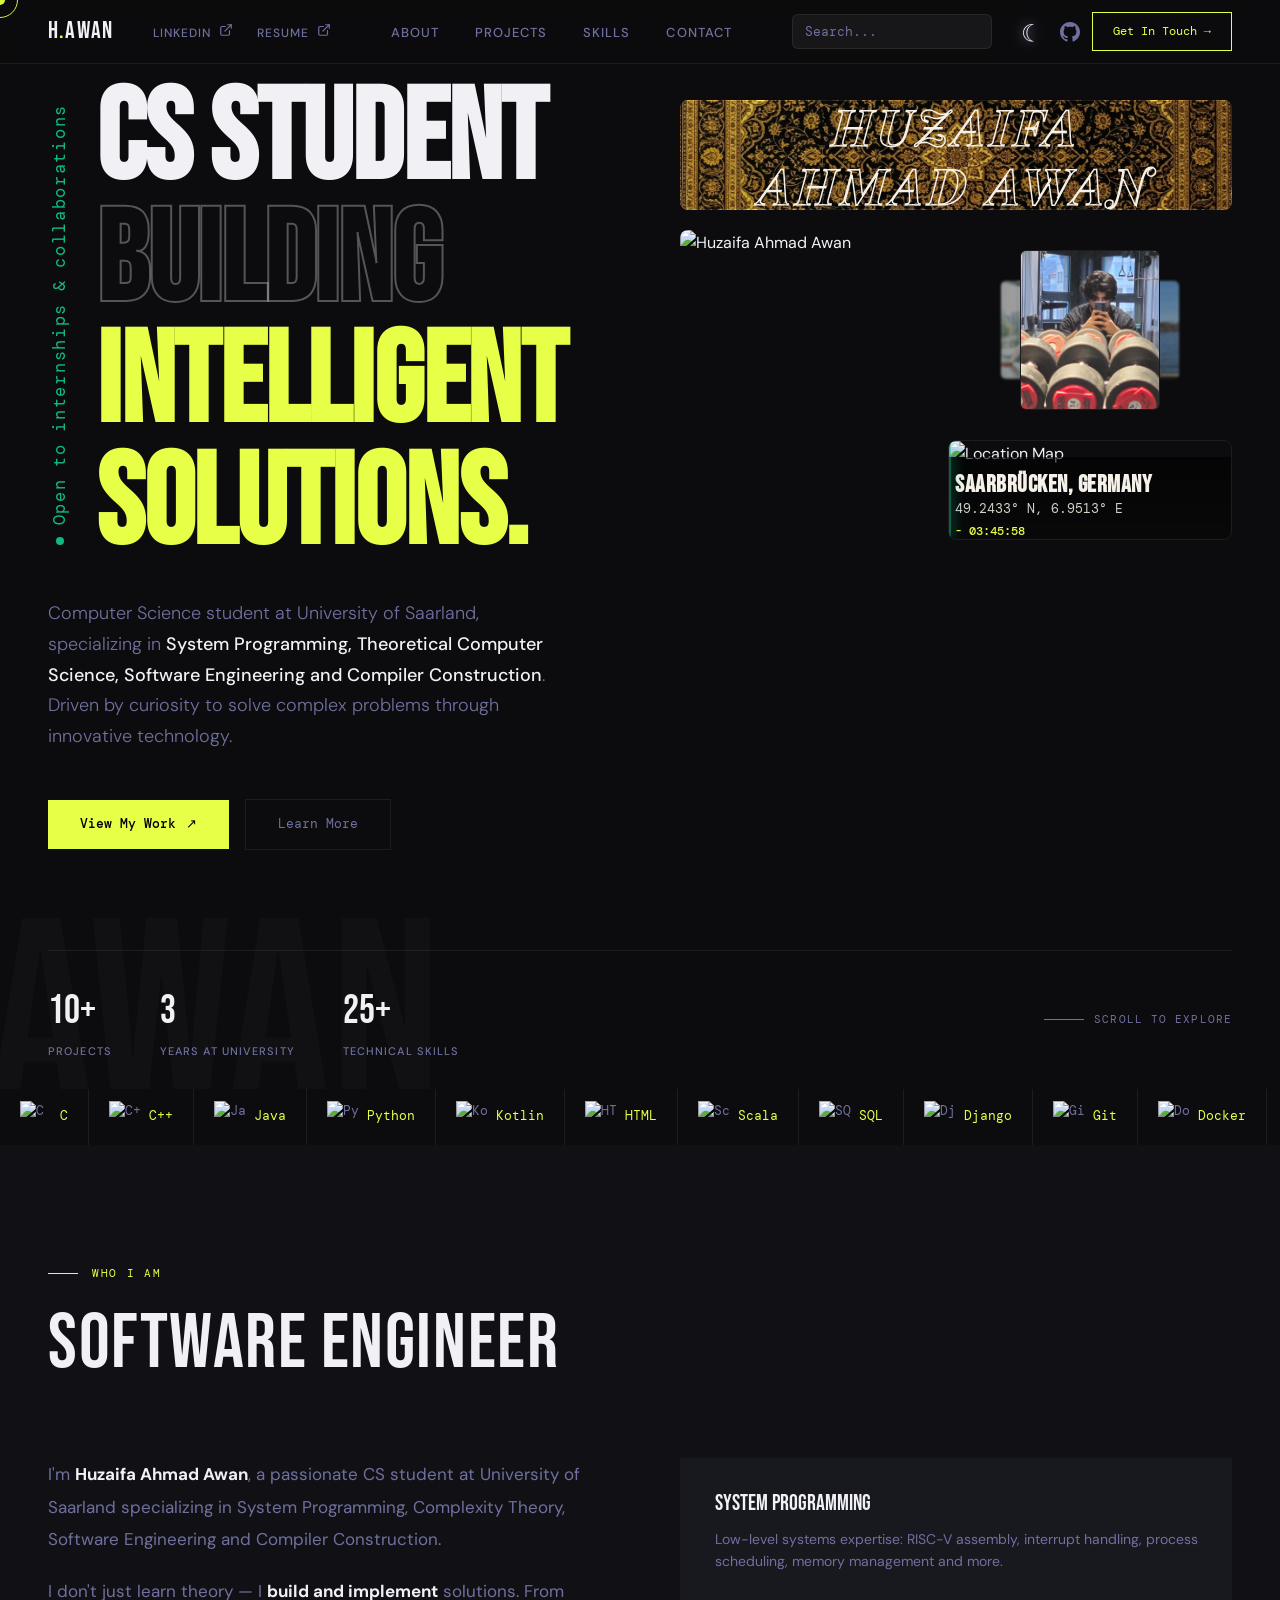
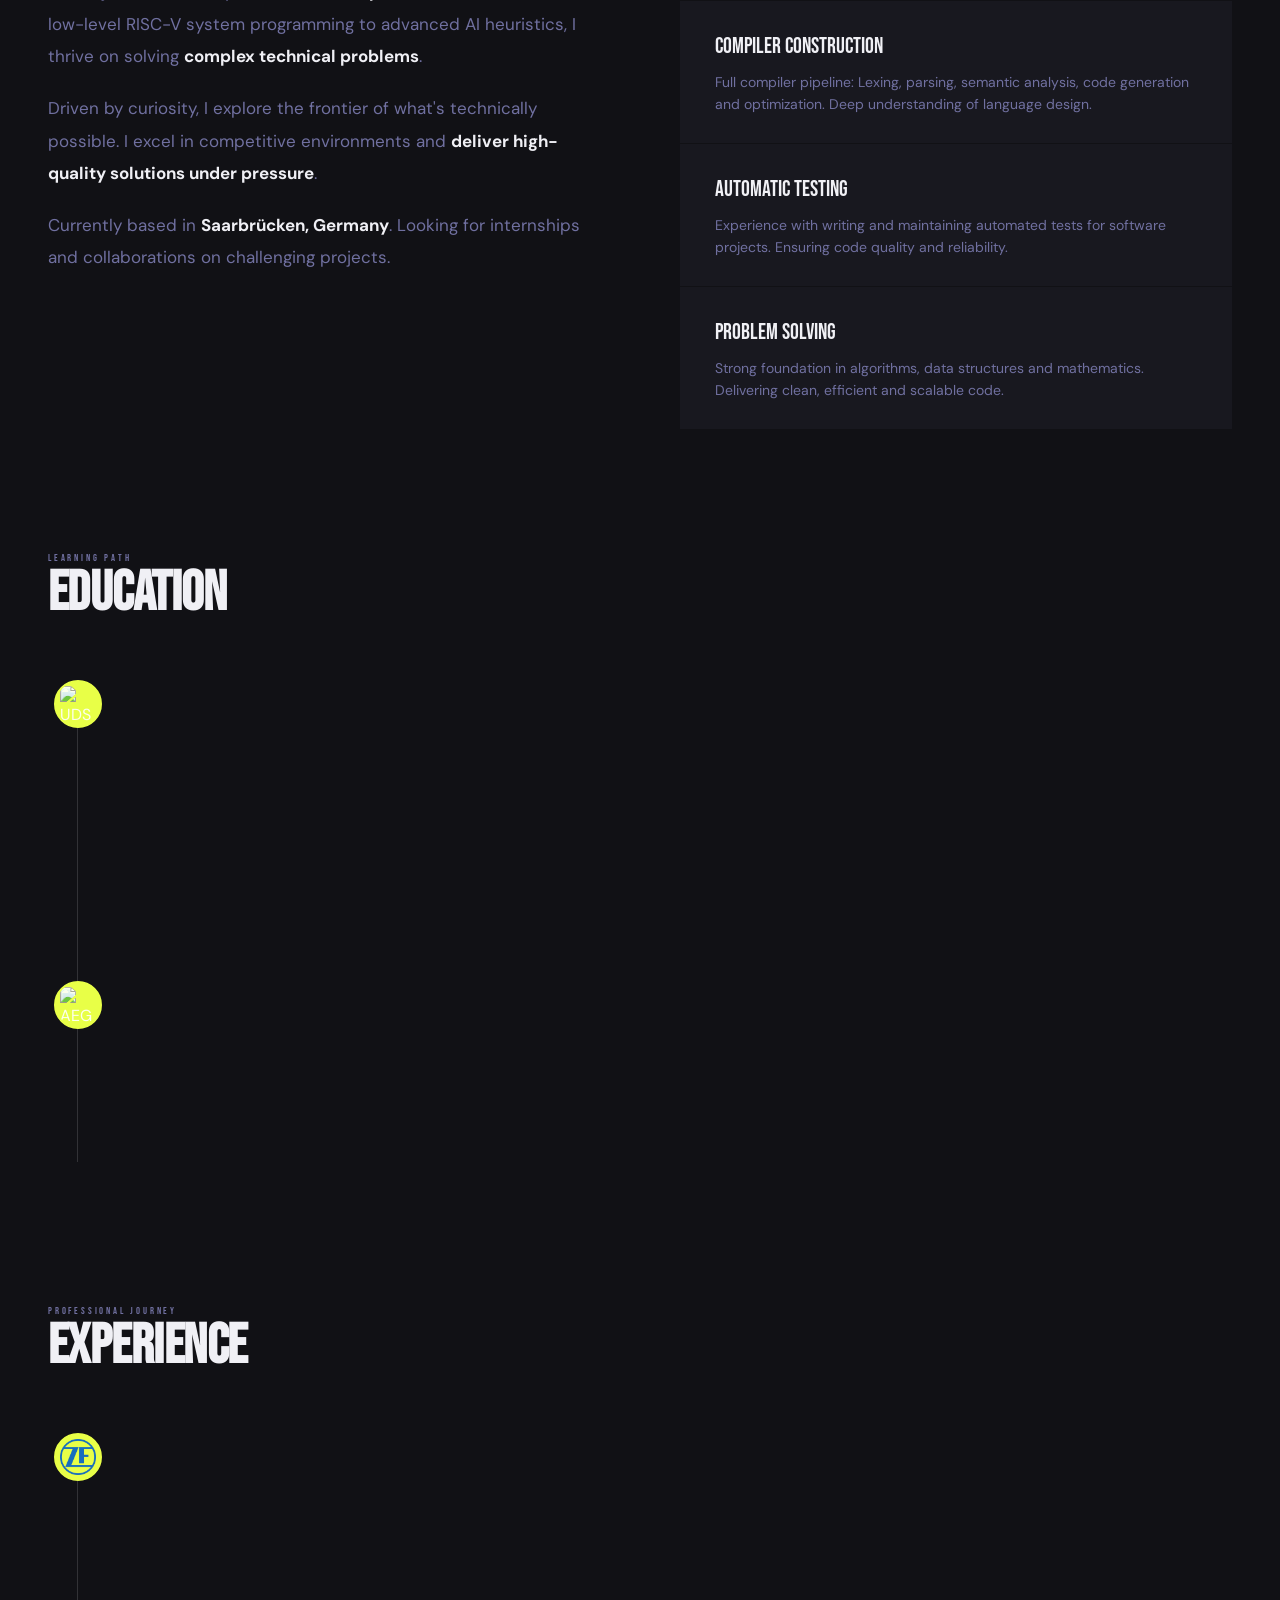
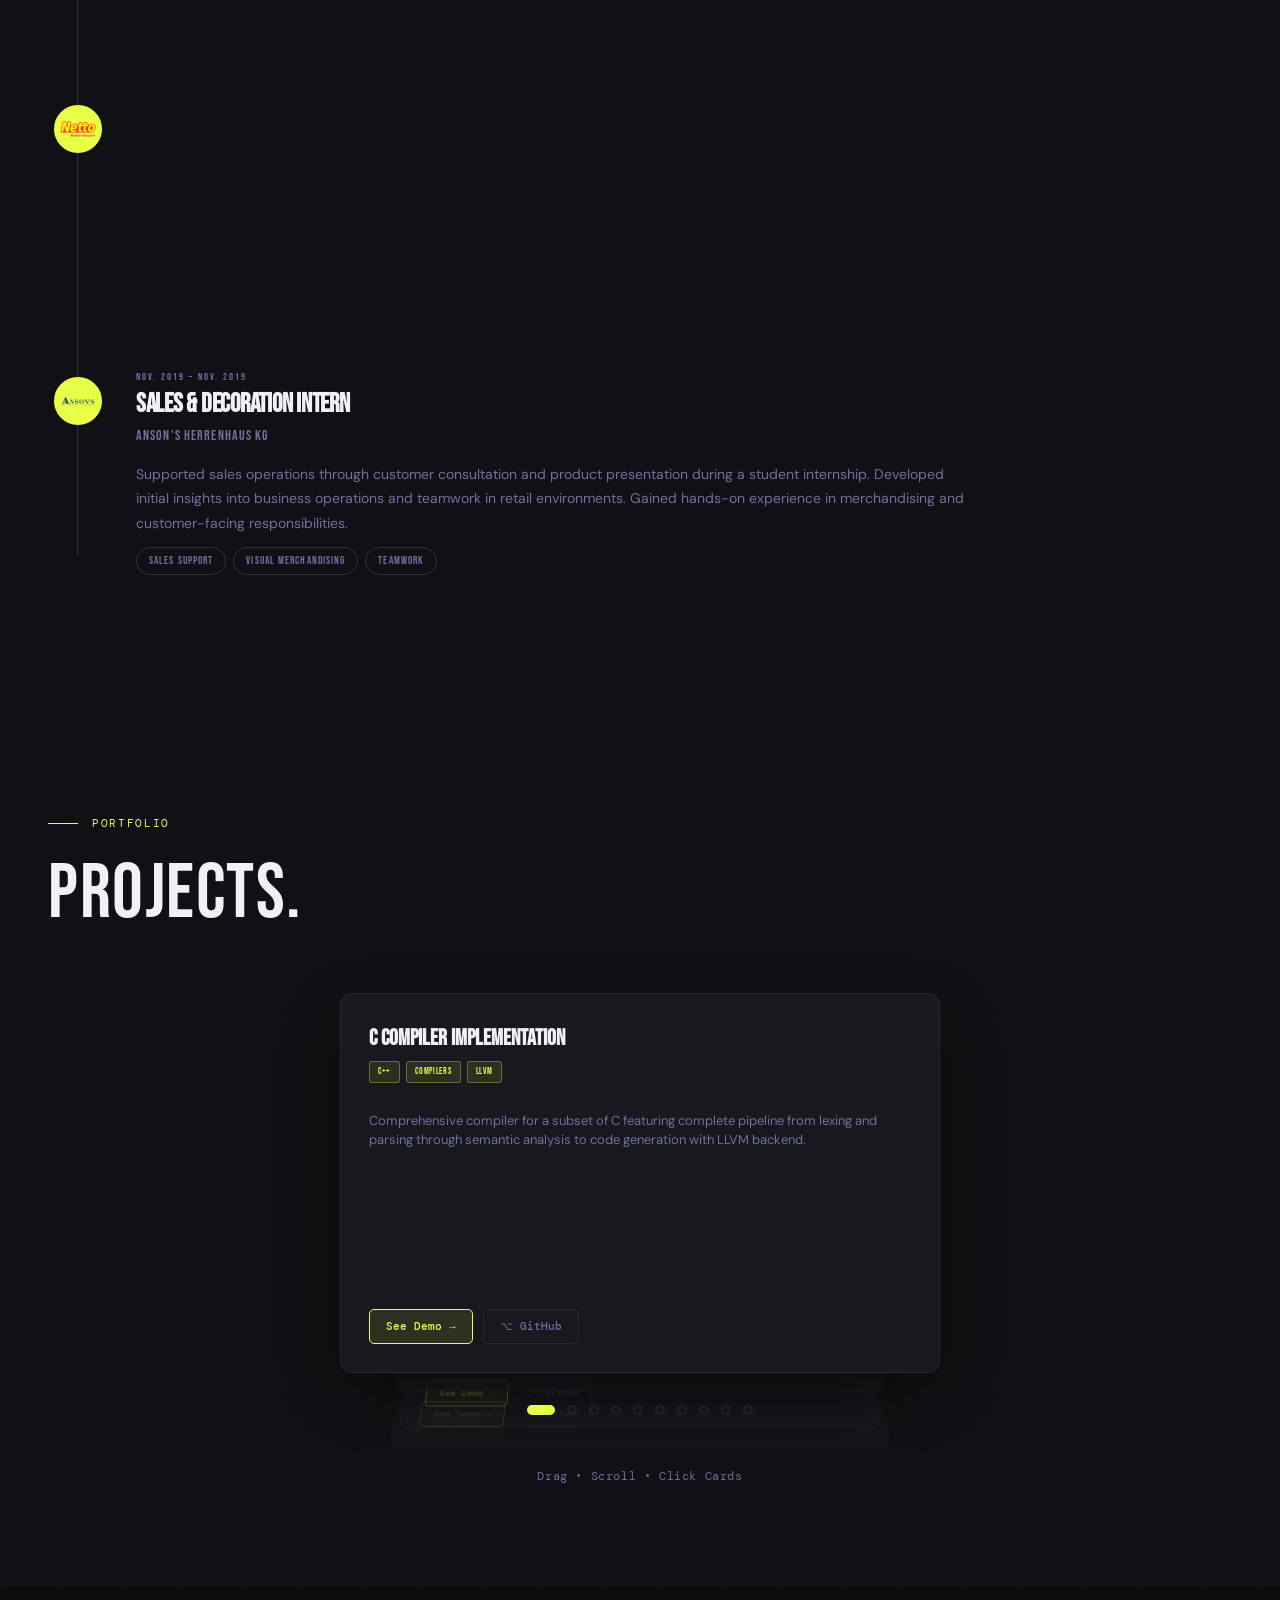
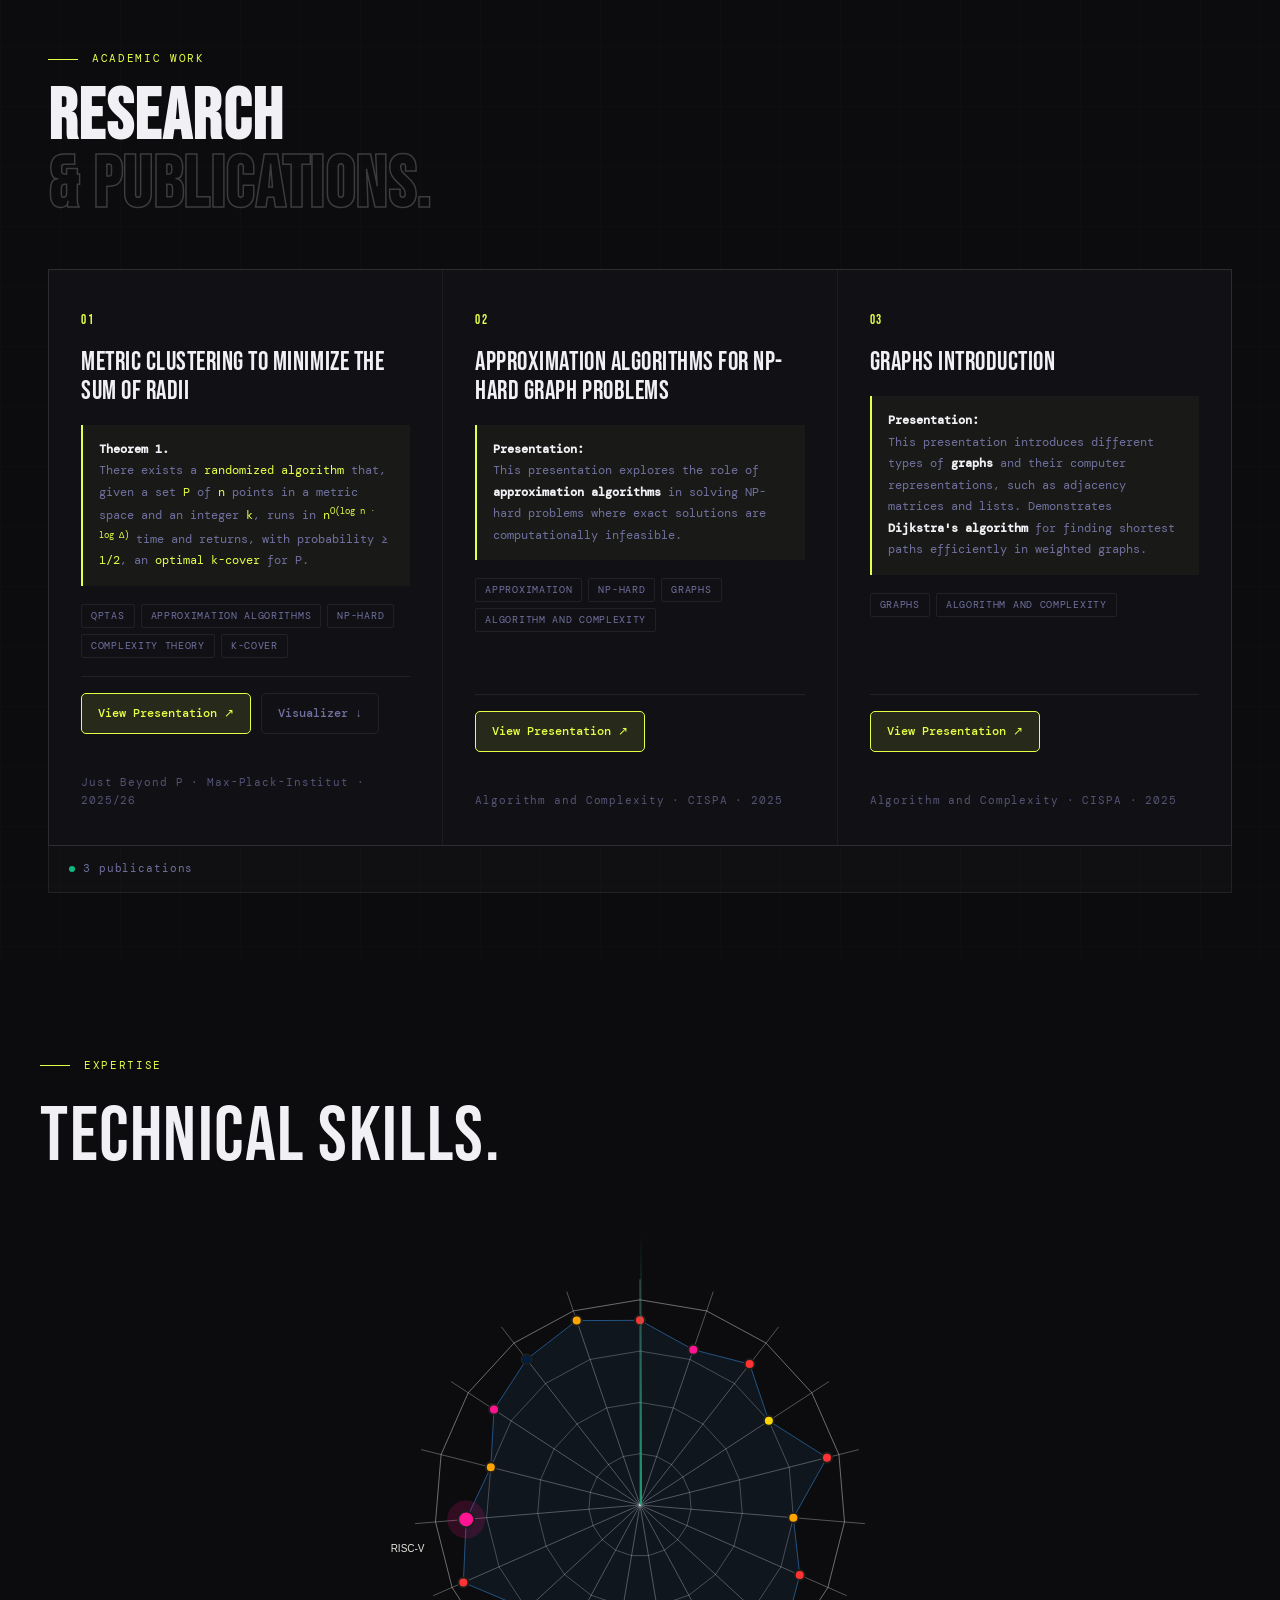
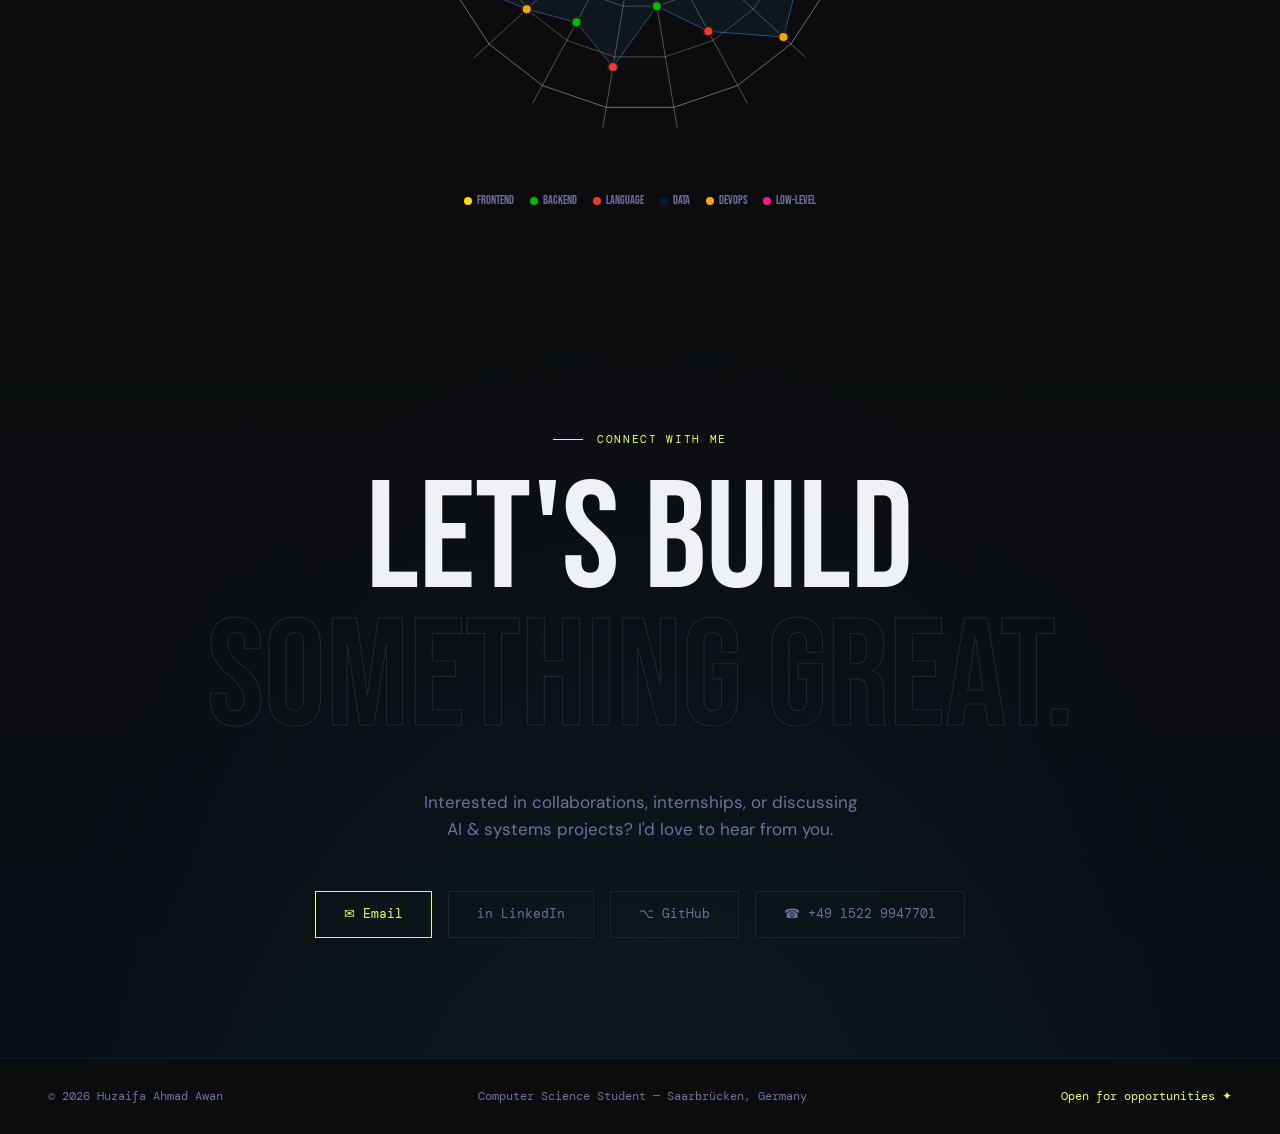
==== commit 8ad5b31f: "mob version" ====
--- a/index.html
+++ b/index.html
@@ -10,148 +10,163 @@
     href="https://fonts.googleapis.com/css2?family=Bebas+Neue&family=DM+Sans:ital,wght@0,300;0,400;0,500;1,300&family=DM+Mono:wght@400;500&family=Playfair+Display:ital,wght@0,700;1,700&family=UnifrakturCook:wght@400&display=swap"
     rel="stylesheet">
   <style>
-    /* --- MOBILE IMPROVEMENTS (applied by Copilot) --- */
+    /* --- MOBILE NAV & HERO (from index_alternative.html) --- */
     @media (max-width: 768px) {
-
-      html,
-      body {
-        max-width: 100vw;
-        overflow-x: hidden !important;
-      }
-
-      body {
+      .cursor, .cursor-ring { display: none !important; }
+      body { cursor: auto !important; }
+      a, button, .project-card-btn, .contact-link { cursor: pointer !important; }
+      html, body { max-width: 100vw; overflow-x: hidden; }
+      nav {
+        padding: 10px 16px;
+        gap: 8px;
+      }
+      nav > div:first-child {
+        display: flex;
+        flex-direction: column;
+        align-items: flex-start;
+        gap: 6px;
+        min-width: 0;
+        flex: 1;
+        width: 100%;
+      }
+      .nav-logo { margin-bottom: 2px; font-size: 20px; cursor: pointer; }
+      .nav-search {
+        order: 10;
+        flex: 1 1 40%;
+        width: 40vw;
+        max-width: 120px;
+        min-width: 60px;
+        margin: 0 auto 0 0;
+        display: flex !important;
+      }
+      .nav-secondary { display: none !important; }
+      .nav-links { display: none !important; }
+      .nav-github { display: none !important; }
+      .search-input { width: 100%; min-width: 0; font-size: 13px; }
+      nav > div:last-child {
+        display: flex;
+        gap: 8px;
+        align-items: center;
+        flex-shrink: 0;
+      }
+      .theme-toggle { width: 28px; height: 28px; cursor: pointer; }
+      .nav-cta { font-size: 10px; padding: 7px 10px; white-space: nowrap; cursor: pointer; }
+      .hero {
+        padding: 72px 16px 0;
+        min-height: auto;
+        display: block;
+      }
+      .hero-bg-text { display: none; }
+      .hero-wrapper {
+        display: flex !important;
+        flex-direction: column !important;
+        gap: 24px;
+        margin-bottom: 24px;
+      }
+      .hero-left { order: 1; }
+      .hero-badge-vertical { display: none !important; }
+      .hero-content > div:first-child { display: block !important; }
+      .hero-content {
+        padding: 20px 0 0;
+        max-width: 100%;
+      }
+      .hero-title {
+        font-size: clamp(38px, 11vw, 64px);
+        margin-top: 0;
+        margin-bottom: 16px;
+      }
+      .hero-sub {
         font-size: 15px;
-        padding: 0;
-        margin: 0;
-      }
-
-      .carousel-container {
-        overflow-x: auto !important;
-        -webkit-overflow-scrolling: touch;
-        height: 180px !important;
+        margin-bottom: 24px;
+        max-width: 100%;
+      }
+      .hero-actions { flex-wrap: wrap; gap: 10px; }
+      .btn-primary, .btn-ghost {
+        font-size: 12px;
+        padding: 11px 18px;
+        cursor: pointer;
+      }
+      .hero-right {
+        order: 2;
+        display: flex !important;
+        flex-direction: column !important;
+        gap: 12px;
+      }
+      .hero-right > * {
+        grid-column: unset !important;
+        grid-row: unset !important;
         margin-top: 0 !important;
       }
-
-      .carousel-track {
-        min-width: 300px;
-      }
-
-      .carousel-item.current {
-        width: 110px !important;
-        height: 140px !important;
-      }
-
-      .carousel-item.prev,
-      .carousel-item.next {
-        width: 65px !important;
-        height: 85px !important;
-      }
-
-      .card-stack {
-        height: 480px !important;
-        max-width: 100% !important;
-      }
-
-      nav {
-        flex-wrap: wrap !important;
-        min-width: 0;
-        padding: 12px 8px !important;
-        gap: 8px;
-      }
-
-      .cursor,
-      .cursor-ring {
-        display: none !important;
-      }
-
-      body {
-        cursor: auto !important;
-      }
-
-      a,
-      button,
-      .project-card-btn,
-      .contact-link {
-        cursor: pointer !important;
-      }
-
-      section {
-        padding: 36px 8px !important;
-      }
-
-      .section-title {
-        font-size: clamp(28px, 8vw, 44px) !important;
-        margin-bottom: 24px !important;
-      }
-
-      .about-text p {
-        font-size: 14px !important;
-      }
-
-      .pillar {
-        padding: 14px 12px !important;
-      }
-
-      .project-card-inner {
-        padding: 14px 8px 10px !important;
-      }
-
-      .project-card-title {
-        font-size: 15px !important;
-      }
-
-      .project-card-desc {
-        font-size: 11px !important;
-      }
-
-      .project-card-footer {
-        gap: 8px !important;
-        flex-wrap: wrap;
-      }
-
-      .project-card-btn {
-        padding: 10px 16px !important;
-        font-size: 12px !important;
-        min-width: 90px;
-        margin-bottom: 4px;
-      }
-
-      .project-card-logo {
-        width: 60px !important;
-        height: 60px !important;
-      }
-
-      #radar-wrap {
-        max-width: 260px !important;
-      }
-
-      #radar-canvas {
-        max-width: 260px !important;
-      }
-
-      .contact-sub {
-        font-size: 13px !important;
-        padding: 0 8px !important;
-      }
-
-      .contact-links {
-        gap: 8px !important;
-        padding: 0 8px !important;
-      }
-
-      .contact-link {
-        font-size: 12px !important;
-        padding: 12px 12px !important;
-        min-width: 90px;
-      }
-
+      .profile-card { height: 76px; }
+      .profile-card h2 { font-size: clamp(20px, 6vw, 32px); }
+      .profile-image { aspect-ratio: 16/9; max-height: 220px; }
+      .carousel-container { display: none !important; }
+      .map-card { height: 84px; }
+      .map-address { top: 8px; left: 0; padding: 8px 14px; }
+      .map-address h3 { font-size: 16px; }
+      .map-coords { font-size: 10px; }
+      .map-local-time { font-size: 10px; }
+      .hero-bottom {
+        flex-direction: column;
+        align-items: flex-start;
+        gap: 16px;
+        padding: 20px 0;
+      }
+      .hero-stats { gap: 20px; flex-wrap: wrap; }
+      .hero-stat-n { font-size: 30px; }
+      .hero-scroll { align-self: flex-end; }
+      section { padding: 56px 16px !important; }
+      .section-title { font-size: clamp(34px, 9vw, 56px); margin-bottom: 32px; }
+      .about-grid { grid-template-columns: 1fr; gap: 28px; }
+      .about-text p { font-size: 15px; }
+      .pillar { padding: 18px 16px; }
+      .pillar-title { font-size: 18px; }
+      .services-grid { grid-template-columns: 1fr; }
+      .card-stack-container { gap: 20px; max-width: 100%; }
+      .card-stack { height: 420px; max-width: 100%; }
+      .project-card-inner { padding: 20px 16px 16px; }
+      .project-card-title { font-size: 18px; }
+      .project-card-desc { font-size: 12px; }
+      .project-card-footer { gap: 8px; flex-wrap: wrap; }
+      .project-card-btn { padding: 7px 12px; font-size: 10px; cursor: pointer !important; }
+      .project-card-logo { width: 80px; height: 80px; }
+      #education { padding: 56px 16px 72px !important; }
+      #experience { padding: 56px 16px 72px !important; }
+      .edu-header, .exp-header { flex-direction: column; gap: 6px; margin-bottom: 28px; }
+      .edu-header-title, .exp-header-title { font-size: clamp(30px, 8vw, 44px); }
+      .edu-desc, .exp-desc { font-size: 13px; }
+      .edu-entry, .exp-entry { grid-template-columns: 48px 1fr; gap: 0 16px; }
+      .edu-dot, .exp-dot { width: 38px; height: 38px; }
+      .edu-dot-logo, .exp-dot-logo { width: 28px; height: 28px; }
+      .rs { padding: 56px 16px; }
+      .rs-title { font-size: clamp(34px, 9vw, 56px); margin-bottom: 28px; }
+      .rs-grid { grid-template-columns: 1fr; }
+      .rs-card { padding: 24px 20px; }
+      .rs-card-title { font-size: 20px; }
+      .rs-theorem { font-size: 11px; padding: 10px 12px; }
+      .rs-btn { font-size: 11px; padding: 8px 12px; min-width: auto; }
+      #rw { max-width: 100%; }
+      .radar-section { padding: 56px 16px 72px; }
+      .contact-sub { font-size: 15px; padding: 0 8px; }
+      .contact-links { gap: 8px; padding: 0 8px; }
+      .contact-link { font-size: 11px; padding: 10px 14px; cursor: pointer; }
+      .contact-title { word-break: break-word; }
       footer {
-        padding: 12px 4px !important;
-        flex-direction: column !important;
-        gap: 4px !important;
-        text-align: center !important;
-        align-items: center !important;
-      }
+        padding: 20px 16px;
+        flex-direction: column;
+        gap: 6px;
+        text-align: center;
+        align-items: center;
+      }
+    }
+    @media (max-width: 400px) {
+      .hero-title { font-size: 34px; }
+      .card-stack { height: 460px; }
+      .project-card-inner { padding: 16px 12px; }
+      .project-card-title { font-size: 16px; }
+      .contact-title { font-size: clamp(38px, 12vw, 52px); }
+      .hero-stats { gap: 14px; }
+      .map-address h3 { font-size: 13px; }
     }
 
     @media (max-width: 400px) {
@@ -1681,9 +1696,7 @@
       user-select: none;
     }
 
-    .project-card.active {}
-
-    .project-card:active {}
+
 
     .project-card-inner {
       width: 100%;
@@ -3169,26 +3182,13 @@
     </div>
   </div>
 
-  <!-- NAV -->
+  <!-- NAV (from index_alternative.html, mobile parity) -->
   <nav>
     <div style="display: flex; align-items: center;">
       <a class="nav-logo" href="#">H<span>.</span>Awan</a>
-      <ul class="nav-secondary mobile-visible">
-        <li><a href="https://www.linkedin.com/in/huzaifa-ahmad-awan" target="_blank"
-            rel="noopener noreferrer">LinkedIn<span class="arrow-box"><svg xmlns="http://www.w3.org/2000/svg" width="14"
-                height="14" viewBox="0 0 24 24" fill="none" stroke="currentColor" stroke-width="2"
-                stroke-linecap="round" stroke-linejoin="round">
-                <path d="M18 13v6a2 2 0 0 1-2 2H5a2 2 0 0 1-2-2V8a2 2 0 0 1 2-2h6" />
-                <polyline points="15 3 21 3 21 9" />
-                <line x1="10" y1="14" x2="21" y2="3" />
-              </svg></span></a></li>
-        <li><a href="./assets/documents/resume.pdf" target="_blank">Resume<span class="arrow-box"><svg
-                xmlns="http://www.w3.org/2000/svg" width="14" height="14" viewBox="0 0 24 24" fill="none"
-                stroke="currentColor" stroke-width="2" stroke-linecap="round" stroke-linejoin="round">
-                <path d="M18 13v6a2 2 0 0 1-2 2H5a2 2 0 0 1-2-2V8a2 2 0 0 1 2-2h6" />
-                <polyline points="15 3 21 3 21 9" />
-                <line x1="10" y1="14" x2="21" y2="3" />
-              </svg></span></a></li>
+      <ul class="nav-secondary">
+        <li><a href="https://linkedin.com" target="_blank">LinkedIn<span class="arrow-box"><svg xmlns="http://www.w3.org/2000/svg" width="14" height="14" viewBox="0 0 24 24" fill="none" stroke="currentColor" stroke-width="2" stroke-linecap="round" stroke-linejoin="round"><path d="M18 13v6a2 2 0 0 1-2 2H5a2 2 0 0 1-2-2V8a2 2 0 0 1 2-2h6"/><polyline points="15 3 21 3 21 9"/><line x1="10" y1="14" x2="21" y2="3"/></svg></span></a></li>
+        <li><a href="./assets/documents/resume.pdf" target="_blank">Resume<span class="arrow-box"><svg xmlns="http://www.w3.org/2000/svg" width="14" height="14" viewBox="0 0 24 24" fill="none" stroke="currentColor" stroke-width="2" stroke-linecap="round" stroke-linejoin="round"><path d="M18 13v6a2 2 0 0 1-2 2H5a2 2 0 0 1-2-2V8a2 2 0 0 1 2-2h6"/><polyline points="15 3 21 3 21 9"/><line x1="10" y1="14" x2="21" y2="3"/></svg></span></a></li>
       </ul>
     </div>
     <ul class="nav-links">
@@ -3209,29 +3209,25 @@
           <div class="theme-toggle-icon moon">☾</div>
         </div>
       </button>
-      <a class="nav-github" href="https://github.com/HuzAwan21" target="_blank" rel="noopener noreferrer"
-        title="Visit GitHub">
+      <a class="nav-github" href="https://github.com/HuzaifaAhmadAwan" target="_blank" title="Visit GitHub">
         <svg width="20" height="20" viewBox="0 0 24 24" fill="currentColor">
-          <path
-            d="M12 0c-6.626 0-12 5.373-12 12 0 5.302 3.438 9.8 8.207 11.387.6.111.793-.261.793-.577v-2.234c-3.338.726-4.033-1.416-4.033-1.416-.546-1.387-1.333-1.756-1.333-1.756-1.089-.745.083-.729.083-.729 1.205.084 1.839 1.237 1.839 1.237 1.07 1.834 2.807 1.304 3.492.997.107-.775.418-1.305.762-1.604-2.665-.305-5.467-1.334-5.467-5.931 0-1.311.469-2.381 1.236-3.221-.124-.303-.535-1.524.117-3.176 0 0 1.008-.322 3.301 1.23.957-.266 1.983-.399 3.003-.404 1.02.005 2.047.138 3.006.404 2.291-1.552 3.297-1.23 3.297-1.23.653 1.653.242 2.874.118 3.176.77.84 1.235 1.911 1.235 3.221 0 4.609-2.807 5.624-5.479 5.921.43.372.823 1.102.823 2.222v 3.293c0 .319.192.694.801.576 4.765-1.589 8.199-6.086 8.199-11.386 0-6.627-5.373-12-12-12z" />
+          <path d="M12 0c-6.626 0-12 5.373-12 12 0 5.302 3.438 9.8 8.207 11.387.6.111.793-.261.793-.577v-2.234c-3.338.726-4.033-1.416-4.033-1.416-.546-1.387-1.333-1.756-1.333-1.756-1.089-.745.083-.729.083-.729 1.205.084 1.839 1.237 1.839 1.237 1.07 1.834 2.807 1.304 3.492.997.107-.775.418-1.305.762-1.604-2.665-.305-5.467-1.334-5.467-5.931 0-1.311.469-2.381 1.236-3.221-.124-.303-.535-1.524.117-3.176 0 0 1.008-.322 3.301 1.23.957-.266 1.983-.399 3.003-.404 1.02.005 2.047.138 3.006.404 2.291-1.552 3.297-1.23 3.297-1.23.653 1.653.242 2.874.118 3.176.77.84 1.235 1.911 1.235 3.221 0 4.609-2.807 5.624-5.479 5.921.43.372.823 1.102.823 2.222v3.293c0 .319.192.694.801.576 4.765-1.589 8.199-6.086 8.199-11.386 0-6.627-5.373-12-12-12z"/>
         </svg>
       </a>
       <a class="nav-cta" href="#contact">Get In Touch →</a>
     </div>
   </nav>
 
-  <!-- HERO -->
+  <!-- HERO (from index_alternative.html, mobile parity) -->
   <section class="hero" id="hero">
     <div class="hero-bg-text">AWAN</div>
-
     <div class="hero-wrapper">
       <!-- Left: Title & Content -->
       <div class="hero-left">
         <div class="hero-content">
           <div style="display: flex; align-items: center; gap: 24px;">
             <div class="hero-badge-vertical">
-              <span style="color: #10b981; writing-mode: vertical-rl; transform: rotate(180deg);">Open to internships &
-                collaborations</span>
+              <span style="color: #10b981; writing-mode: vertical-rl; transform: rotate(180deg);">Open to internships &amp; collaborations</span>
               <div class="badge-dot"></div>
             </div>
             <h1 class="hero-title">
@@ -3241,8 +3237,7 @@
             </h1>
           </div>
           <p class="hero-sub">
-            Computer Science student at University of Saarland, specializing in <strong>System Programming, Theoretical
-              Computer Science, Software Engineering and Compiler Construction</strong>.
+            Computer Science student at University of Saarland, specializing in <strong>System Programming, Theoretical Computer Science, Software Engineering and Compiler Construction</strong>.
             Driven by curiosity to solve complex problems through innovative technology.
           </p>
           <div class="hero-actions">
@@ -3251,39 +3246,28 @@
           </div>
         </div>
       </div>
-
-      <!-- Right: Profile Card -->
+      <!-- Right: Profile Cards -->
       <div class="hero-right">
-        <!-- Name Card -->
         <div class="profile-card">
           <h2><span>Huzaifa</span><span>Ahmad Awan</span></h2>
         </div>
-
-        <!-- Portrait Image -->
         <div class="profile-image">
-          <img src="Pictures/profile_bg.jpeg" alt="Huzaifa Ahmad Awan">
+          <img src="Pictures/profile_bg.jpeg" alt="Huzaifa Ahmad Awan" class="profile-img-main">
         </div>
-
-        <!-- Photo Carousel -->
         <div class="carousel-container">
-          <div class="carousel-track" id="carouselTrack">
-            <!-- Items will be generated by JavaScript -->
-          </div>
+          <div class="carousel-track" id="carouselTrack"></div>
         </div>
-
-        <!-- Map Card -->
         <div class="map-card">
           <img src="Pictures/map.png" alt="Location Map">
           <div class="map-radar-line"></div>
           <div class="map-address">
             <h3>Saarbrücken, Germany</h3>
-            <div class="map-coords">49.243641° N, 6.951207° E</div>
+            <div class="map-coords">49.2433° N, 6.9513° E</div>
             <div class="map-local-time">Loading...</div>
           </div>
         </div>
       </div>
     </div>
-
     <div class="hero-bottom">
       <div class="hero-stats">
         <div>
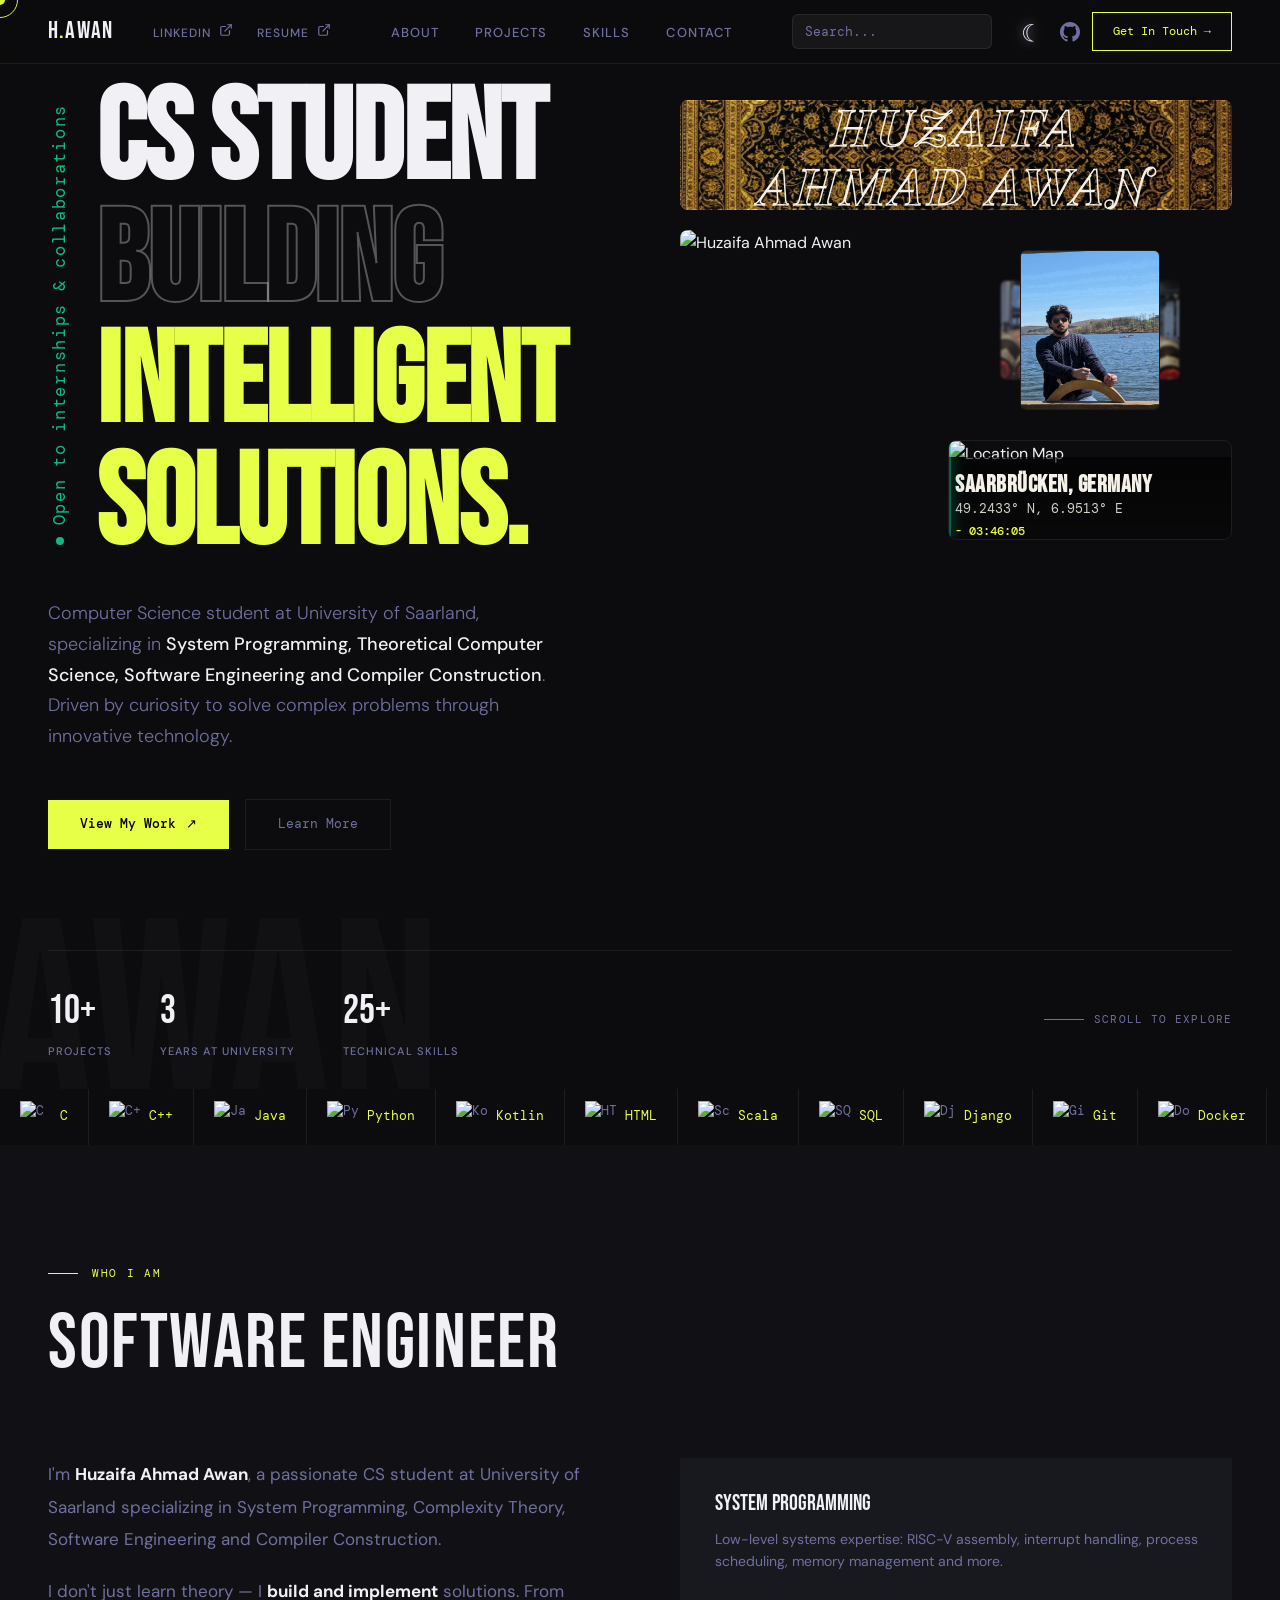
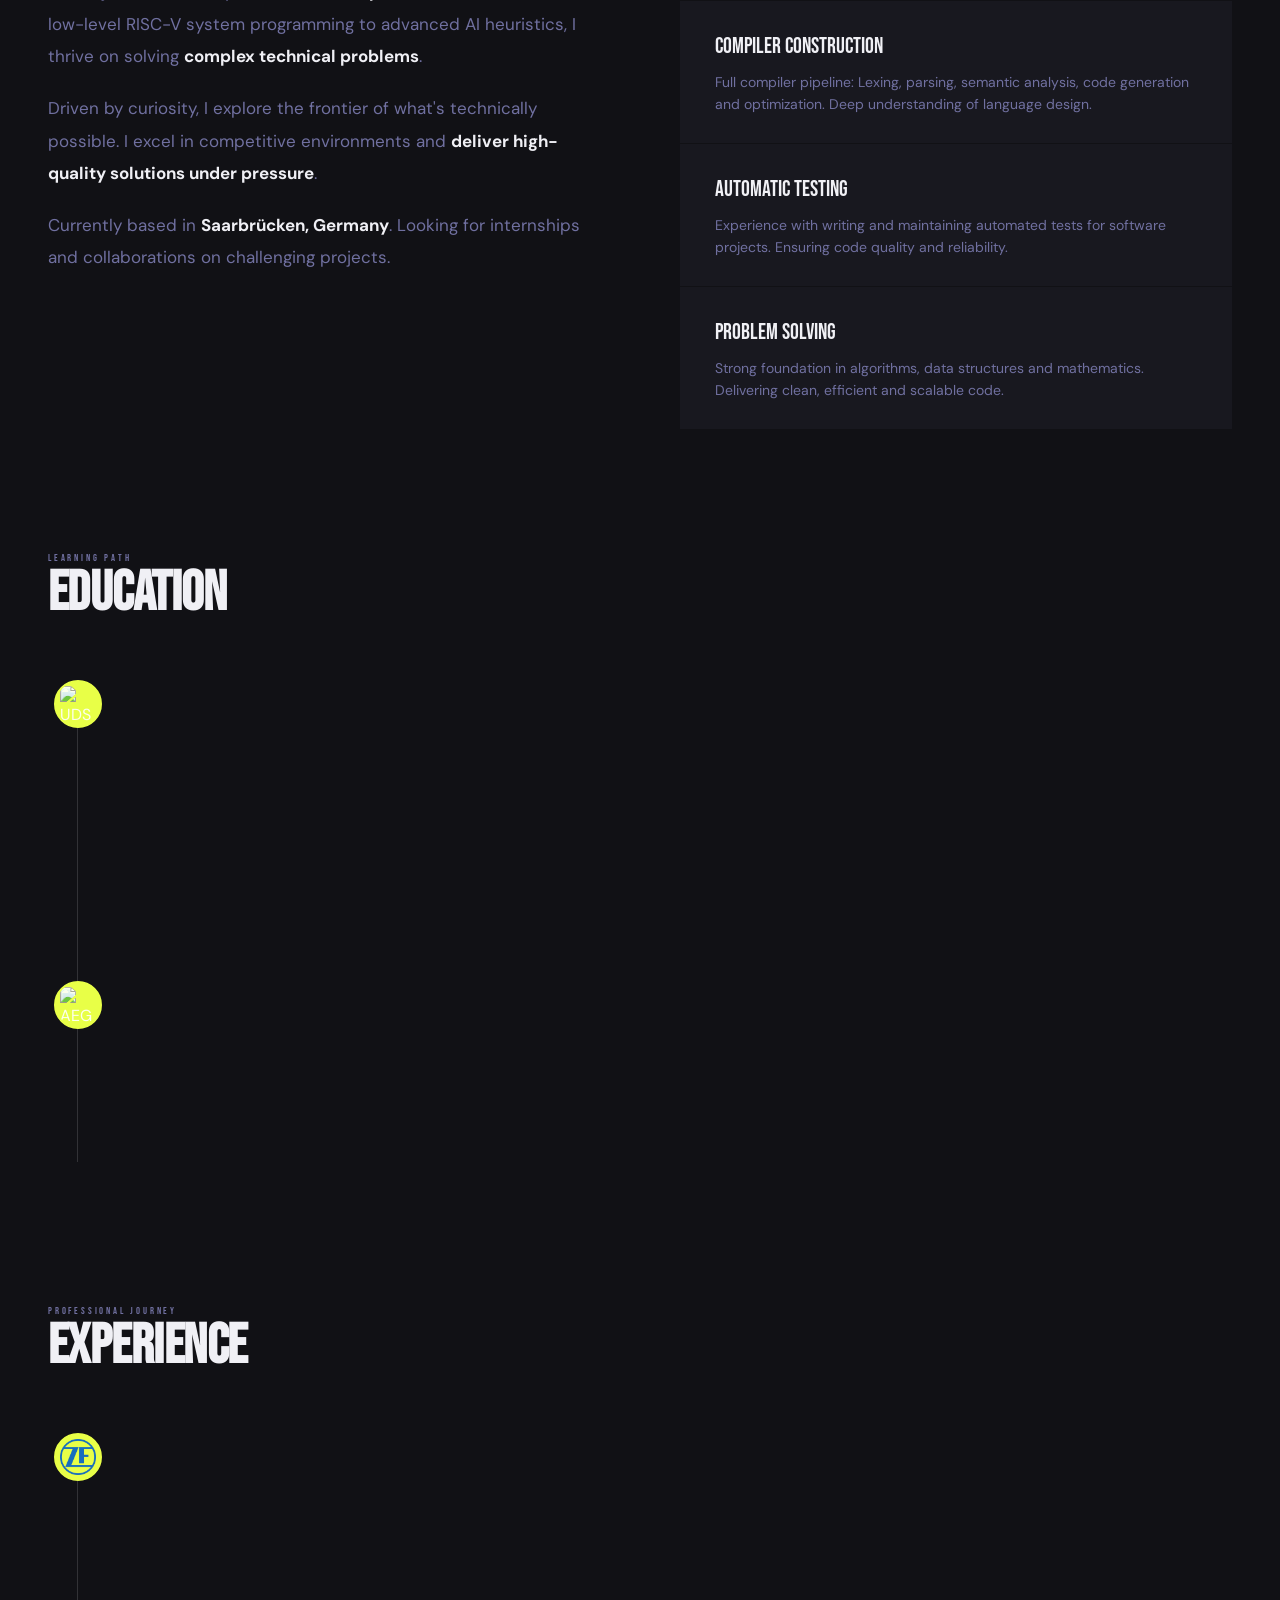
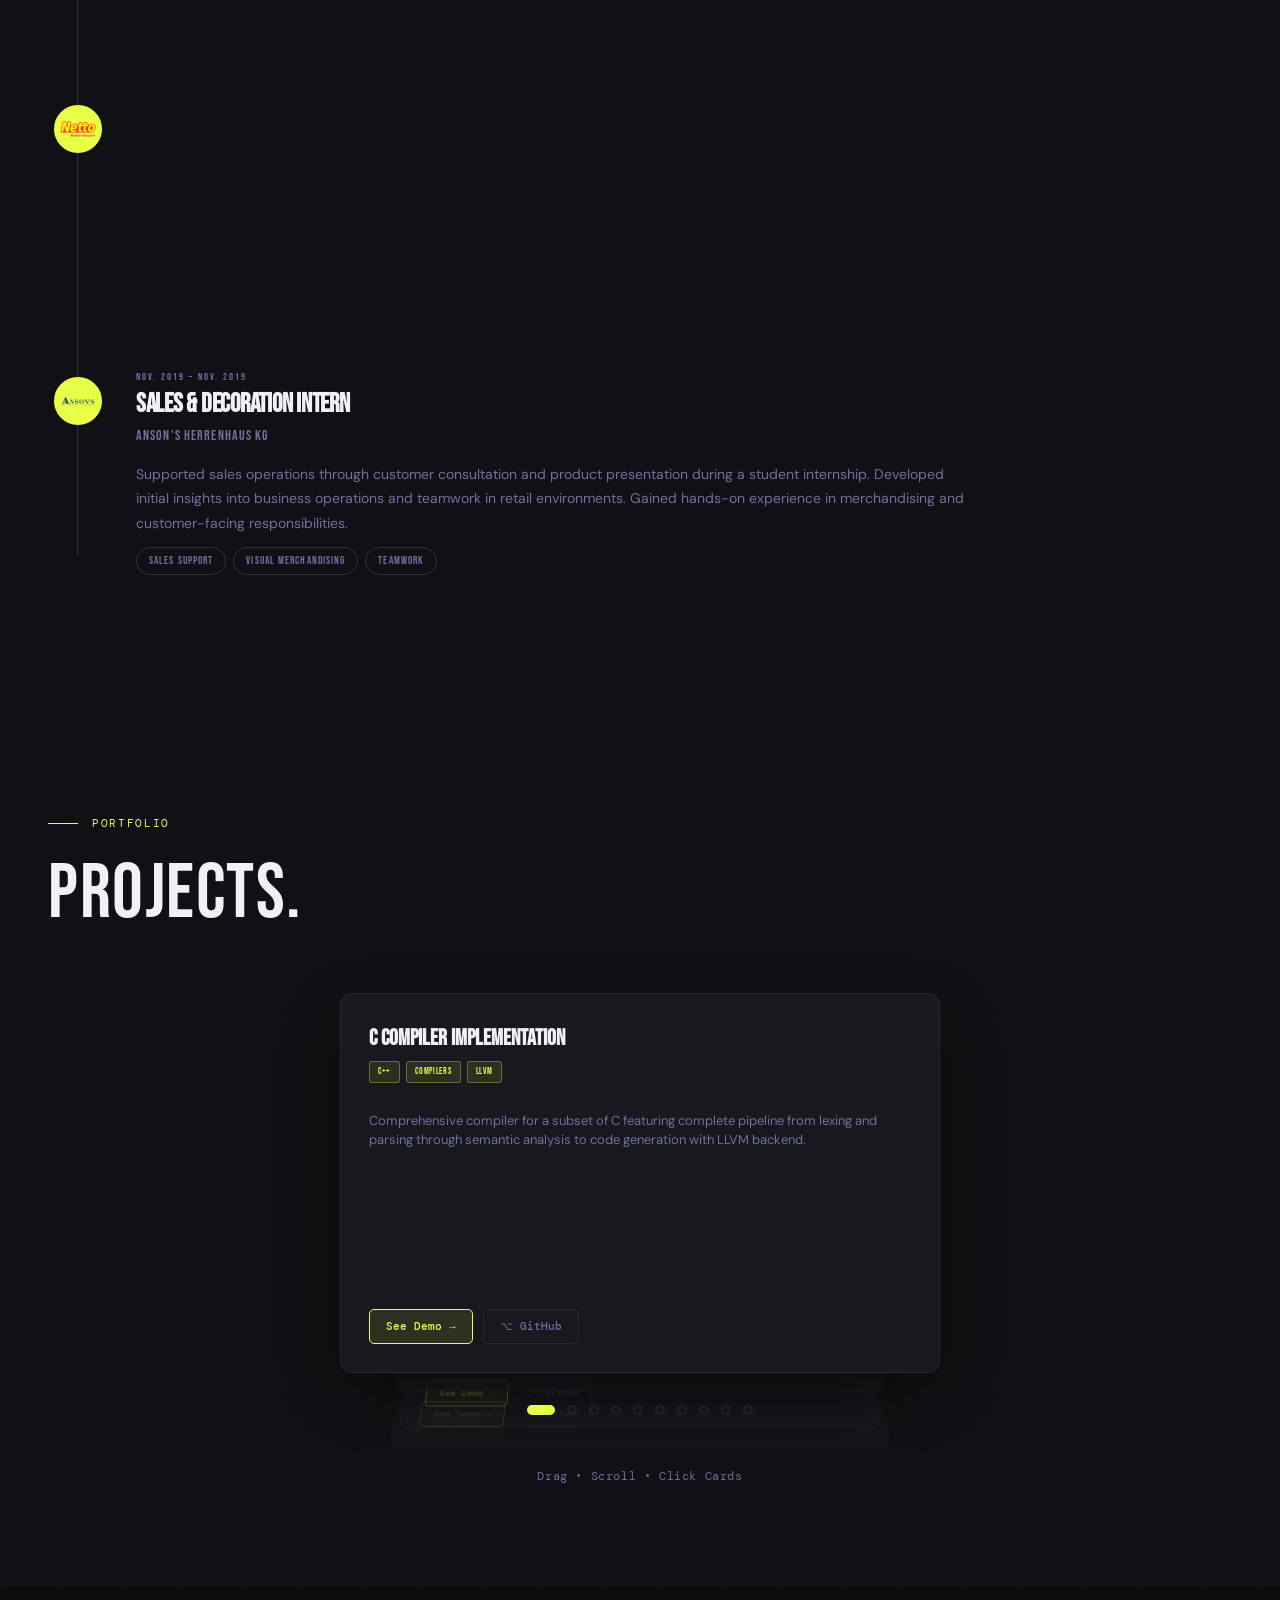
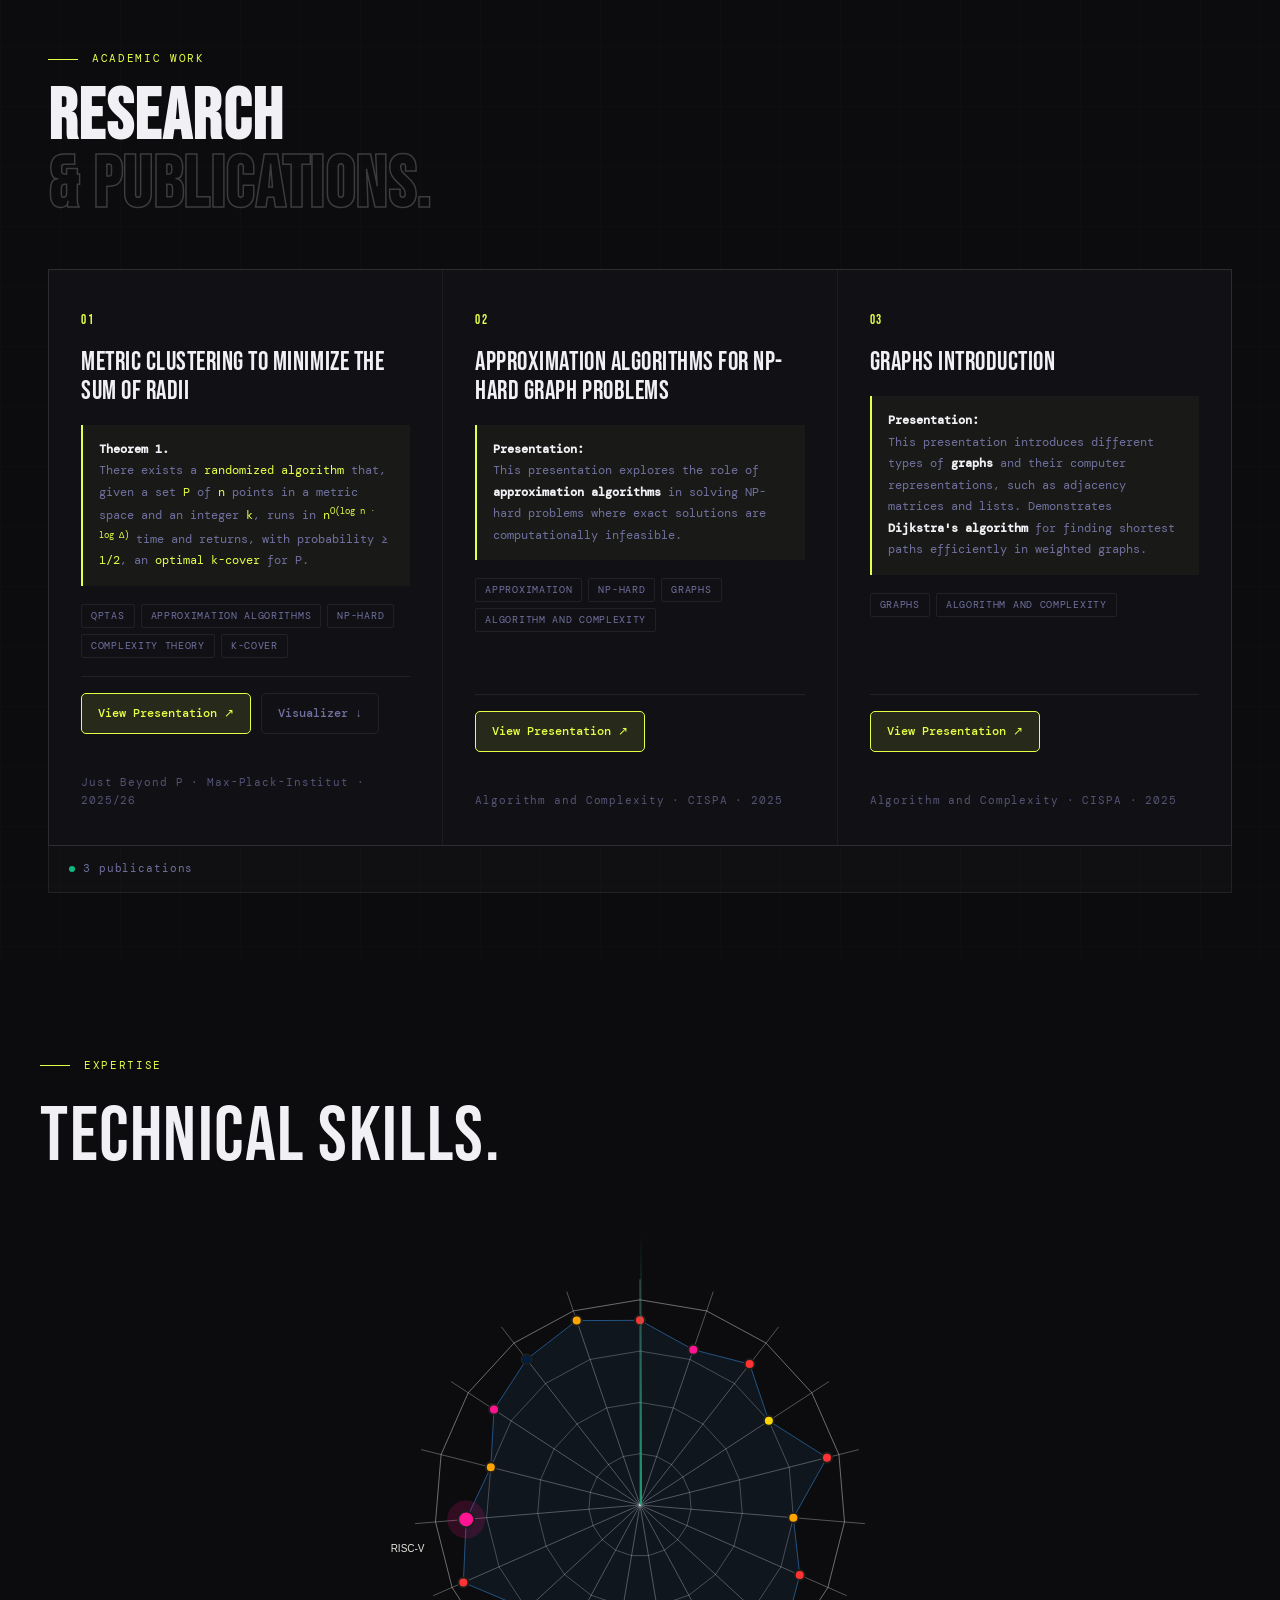
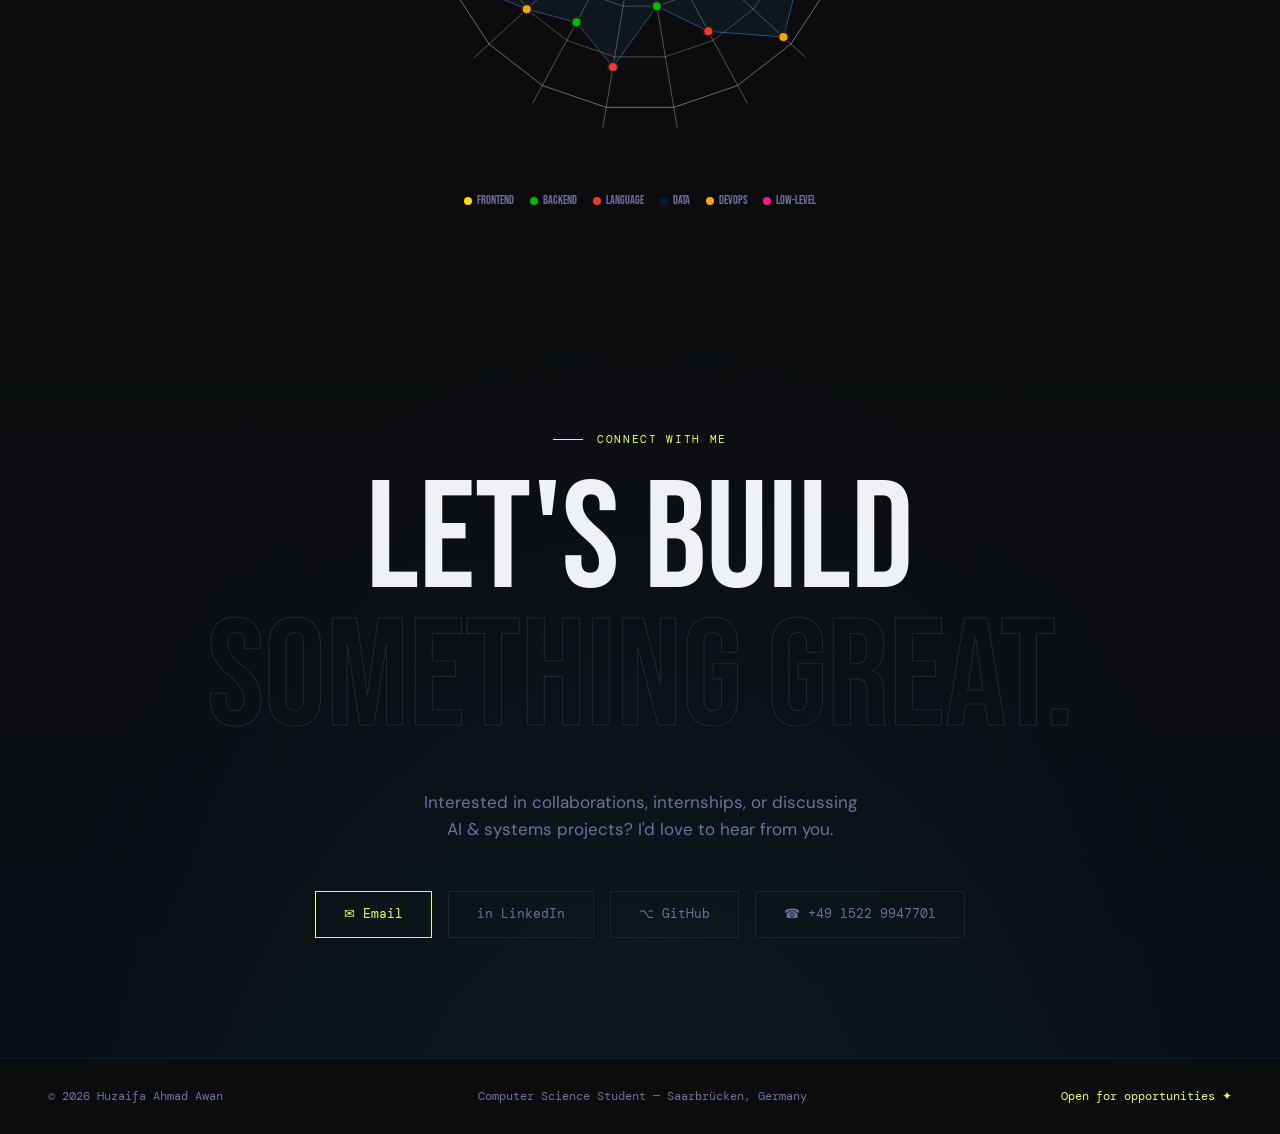
==== commit bd0c3767: "again" ====
--- a/index.html
+++ b/index.html
@@ -52,7 +52,7 @@
       .theme-toggle { width: 28px; height: 28px; cursor: pointer; }
       .nav-cta { font-size: 10px; padding: 7px 10px; white-space: nowrap; cursor: pointer; }
       .hero {
-        padding: 72px 16px 0;
+        padding: 92px 16px 0;
         min-height: auto;
         display: block;
       }
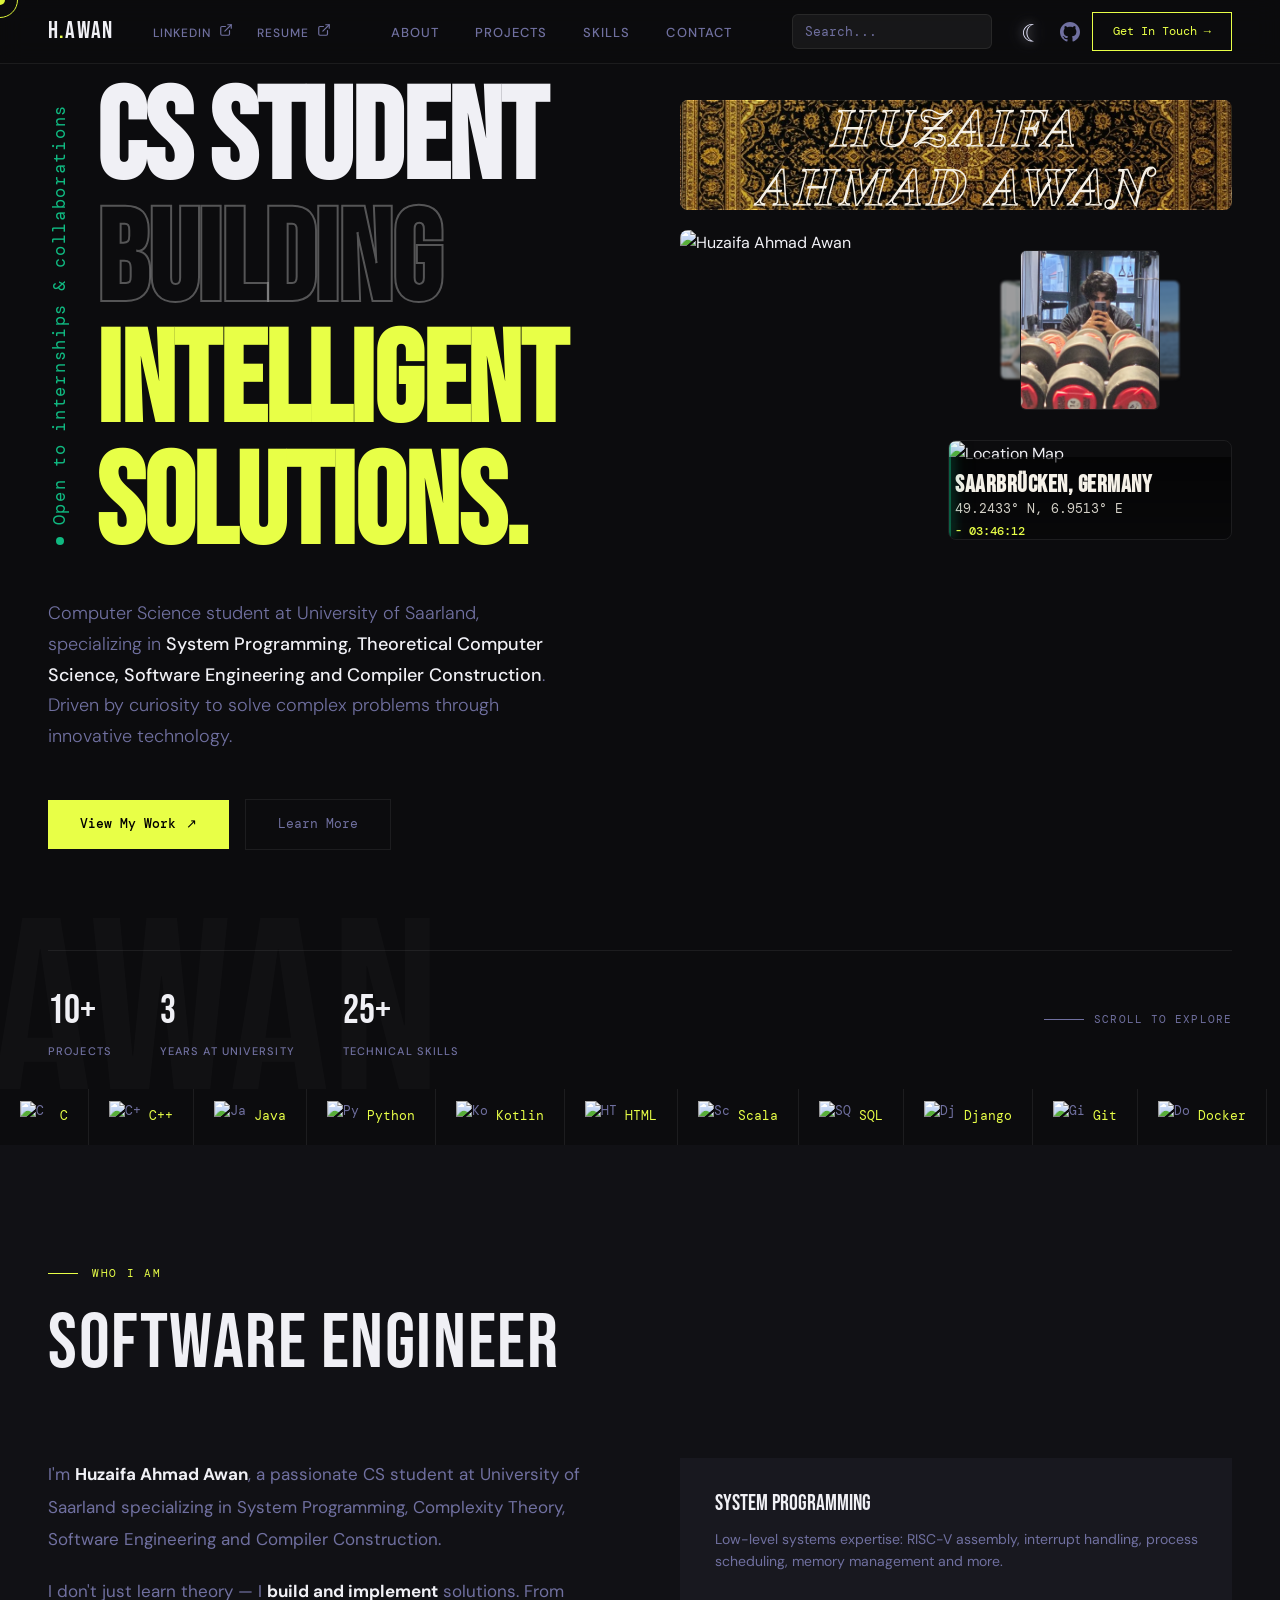
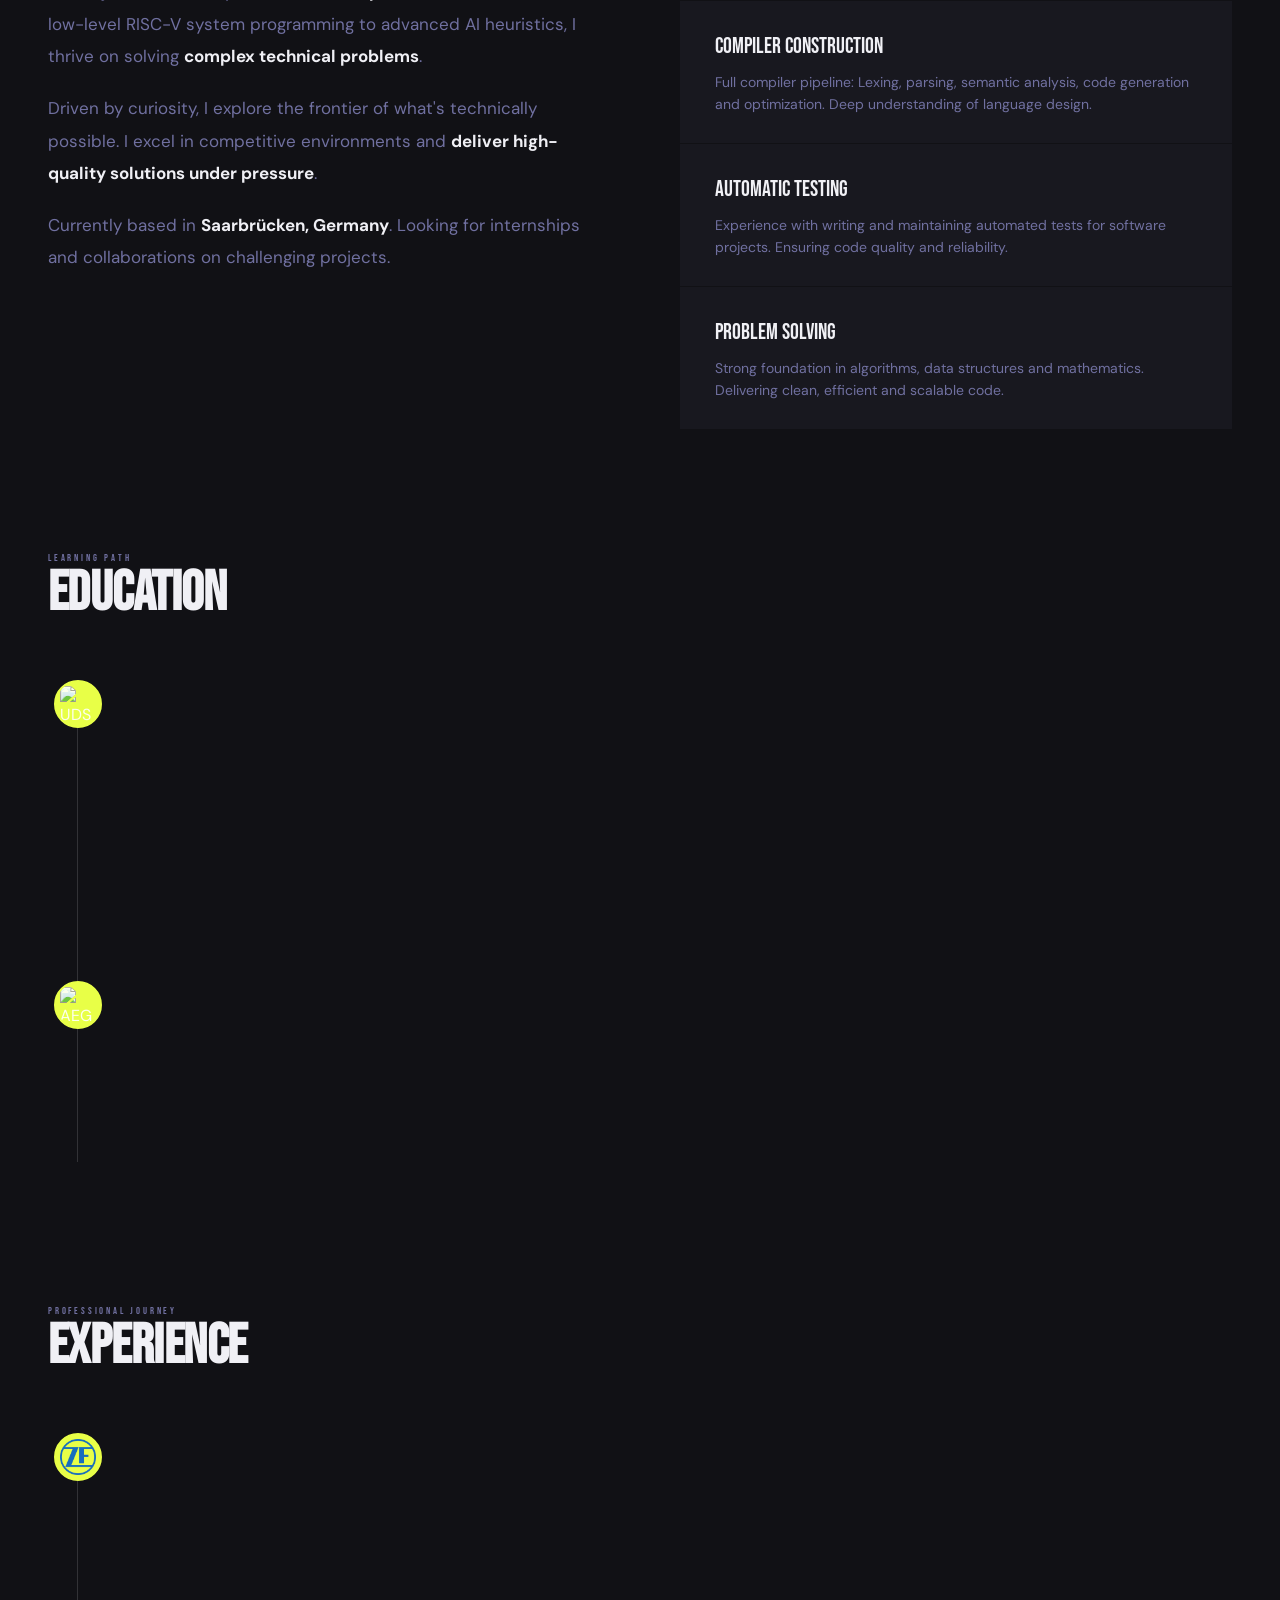
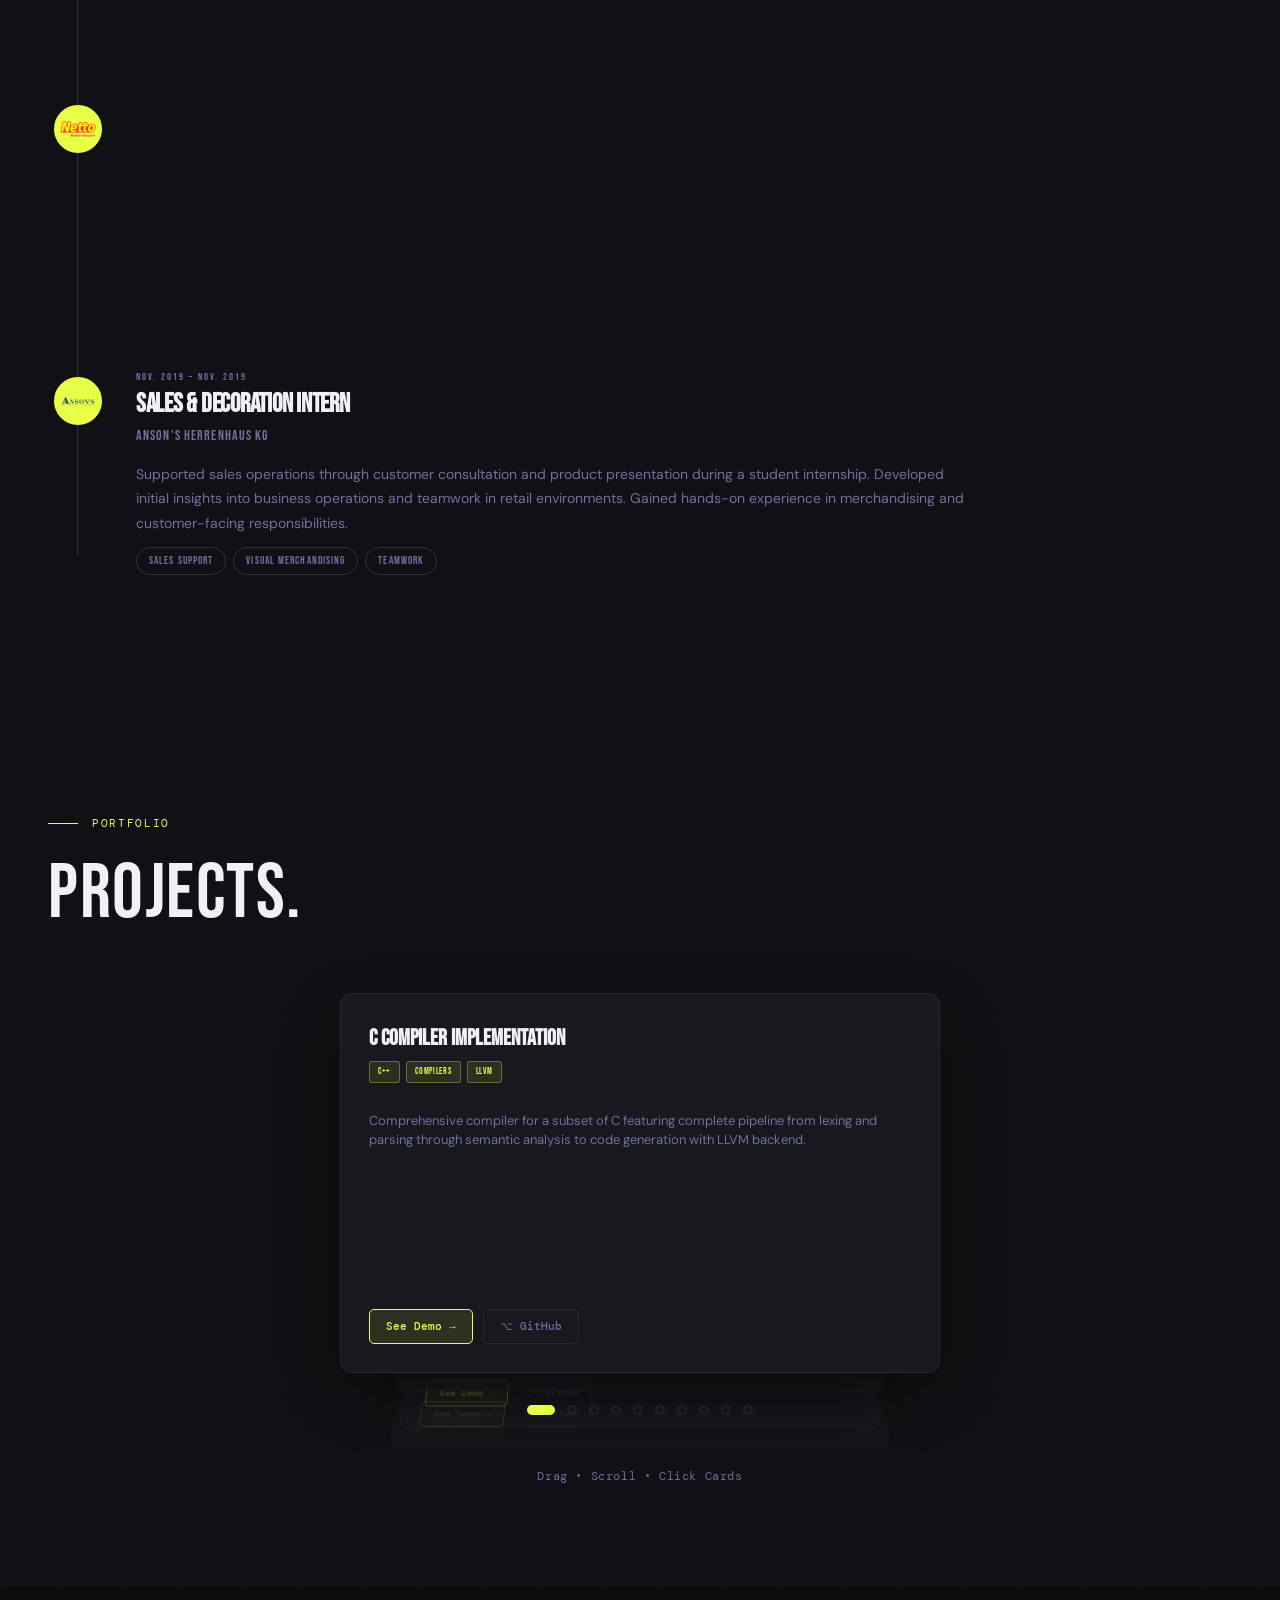
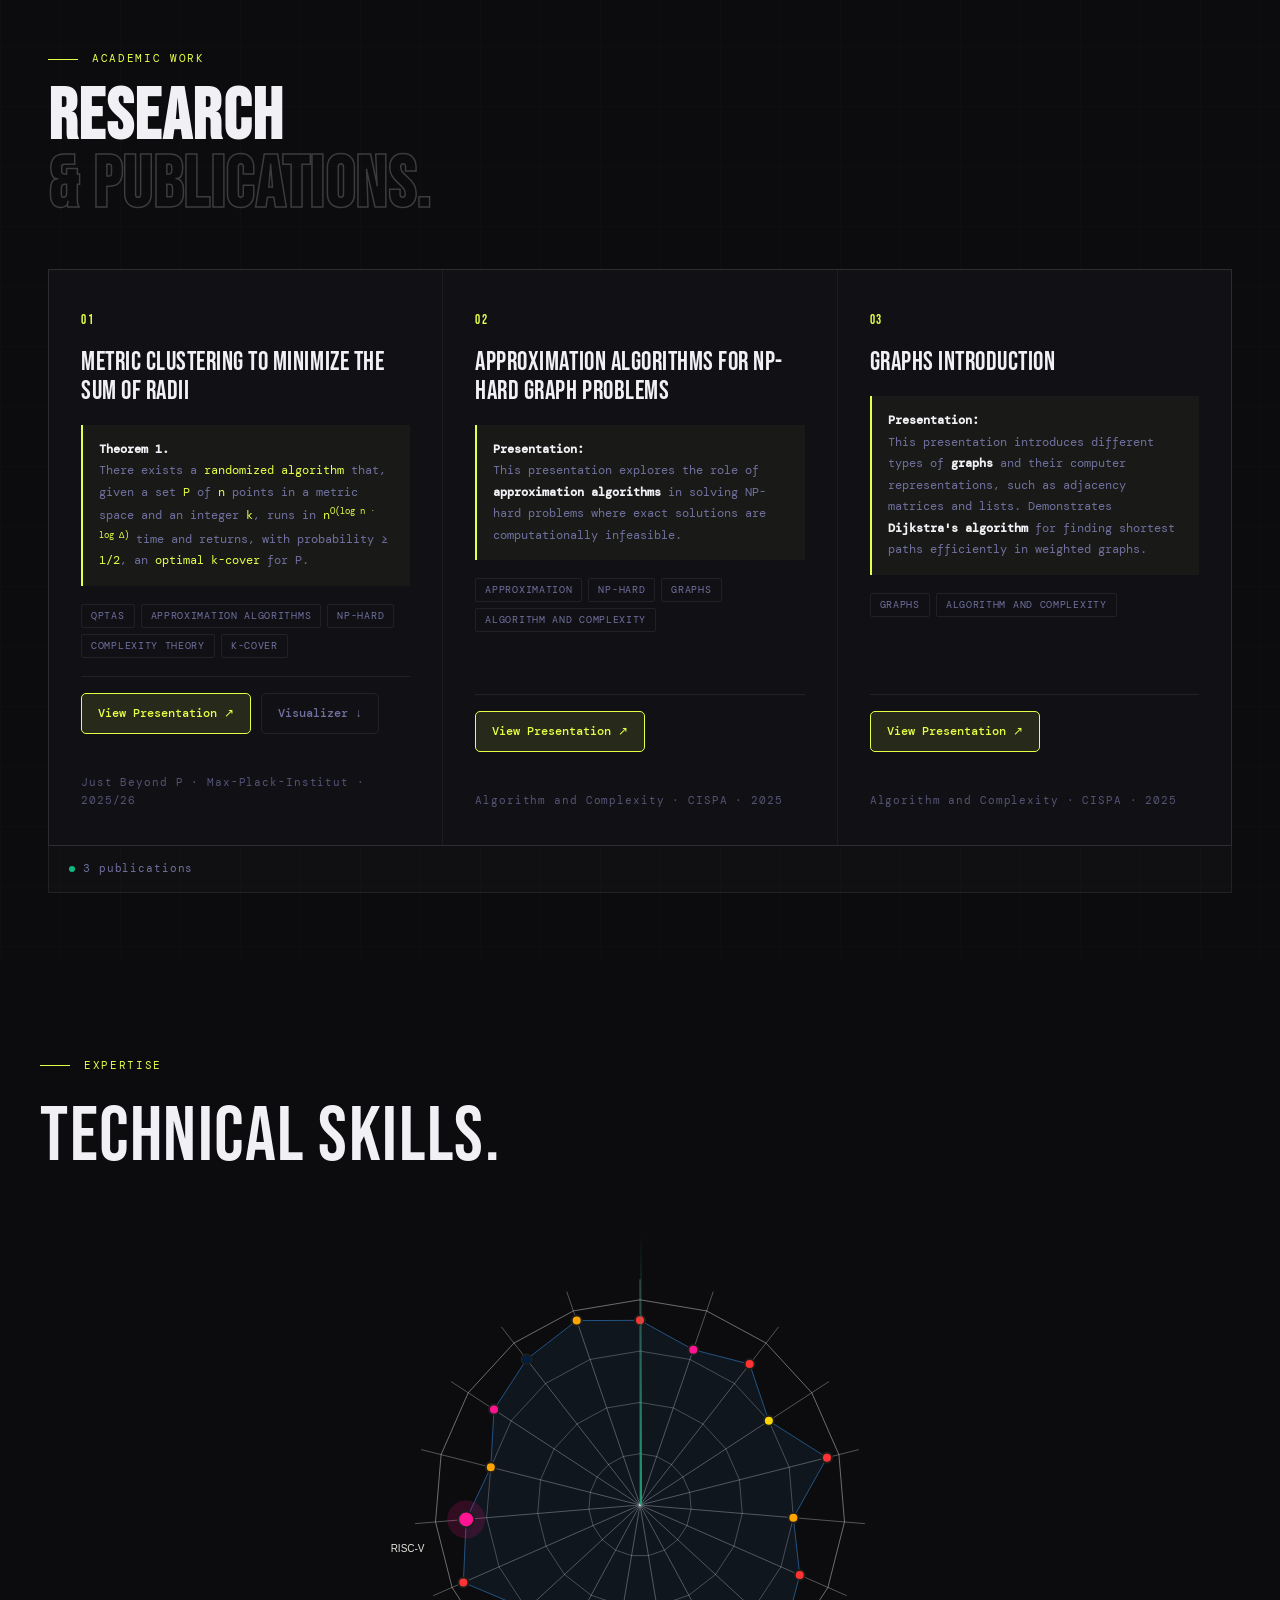
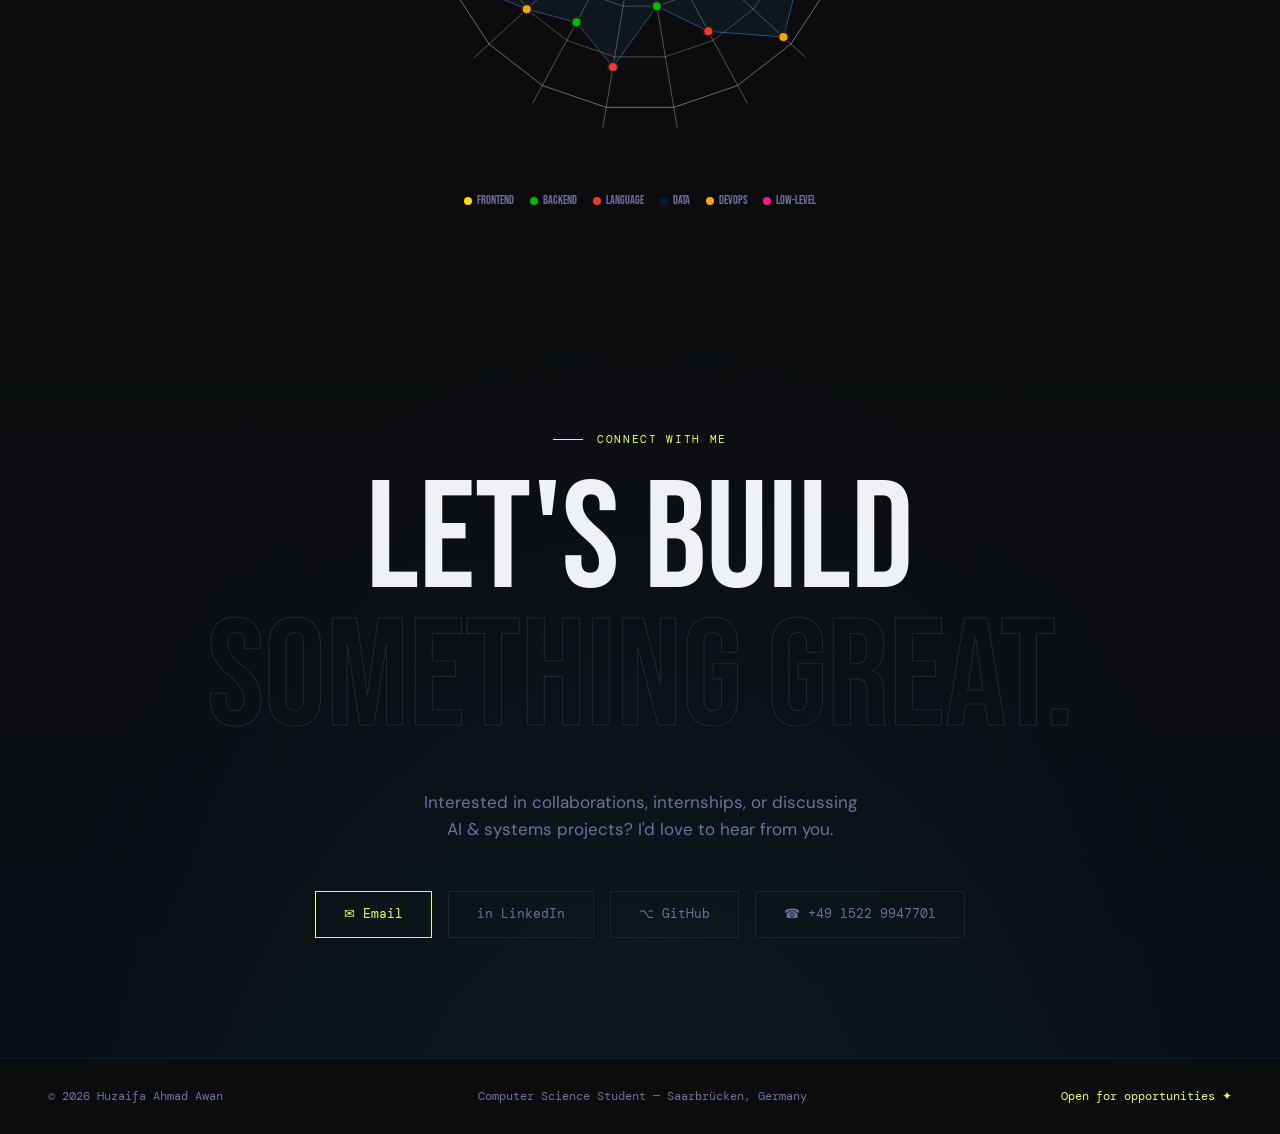
==== commit f6df2e9e: "minor" ====
--- a/index.html
+++ b/index.html
@@ -52,9 +52,12 @@
       .theme-toggle { width: 28px; height: 28px; cursor: pointer; }
       .nav-cta { font-size: 10px; padding: 7px 10px; white-space: nowrap; cursor: pointer; }
       .hero {
-        padding: 92px 16px 0;
-        min-height: auto;
-        display: block;
+        padding: 72px 16px 0 !important;
+        min-height: auto !important;
+        display: block !important;
+        grid-template-rows: unset !important;
+        position: static !important;
+        overflow: visible !important;
       }
       .hero-bg-text { display: none; }
       .hero-wrapper {
@@ -4071,8 +4074,6 @@
       'Web Developer',
       'Compiler Enthusiast',
       'Full-Stack Developer',
-      'Code Architect',
-      'Tech Innovator',
       'AI Enthusiast',
       'Problem Solver',
       'Computer Science Student'
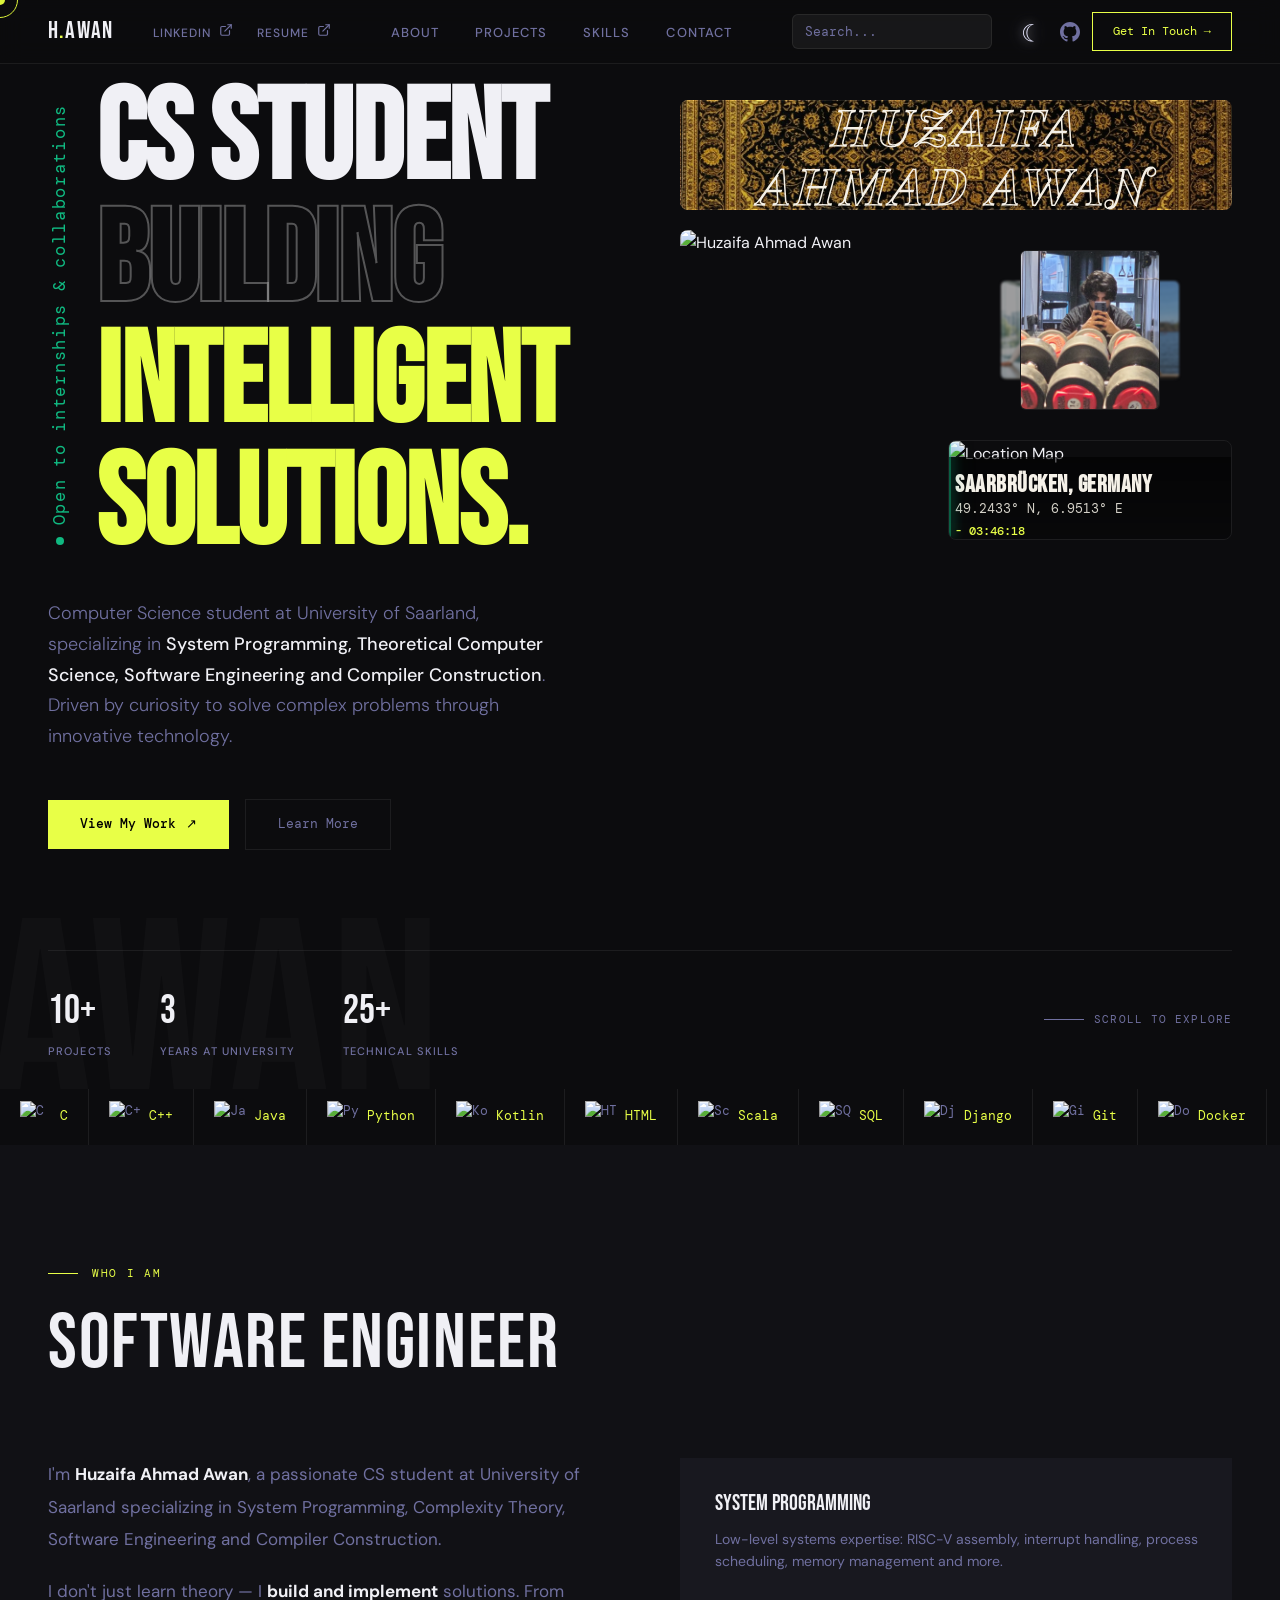
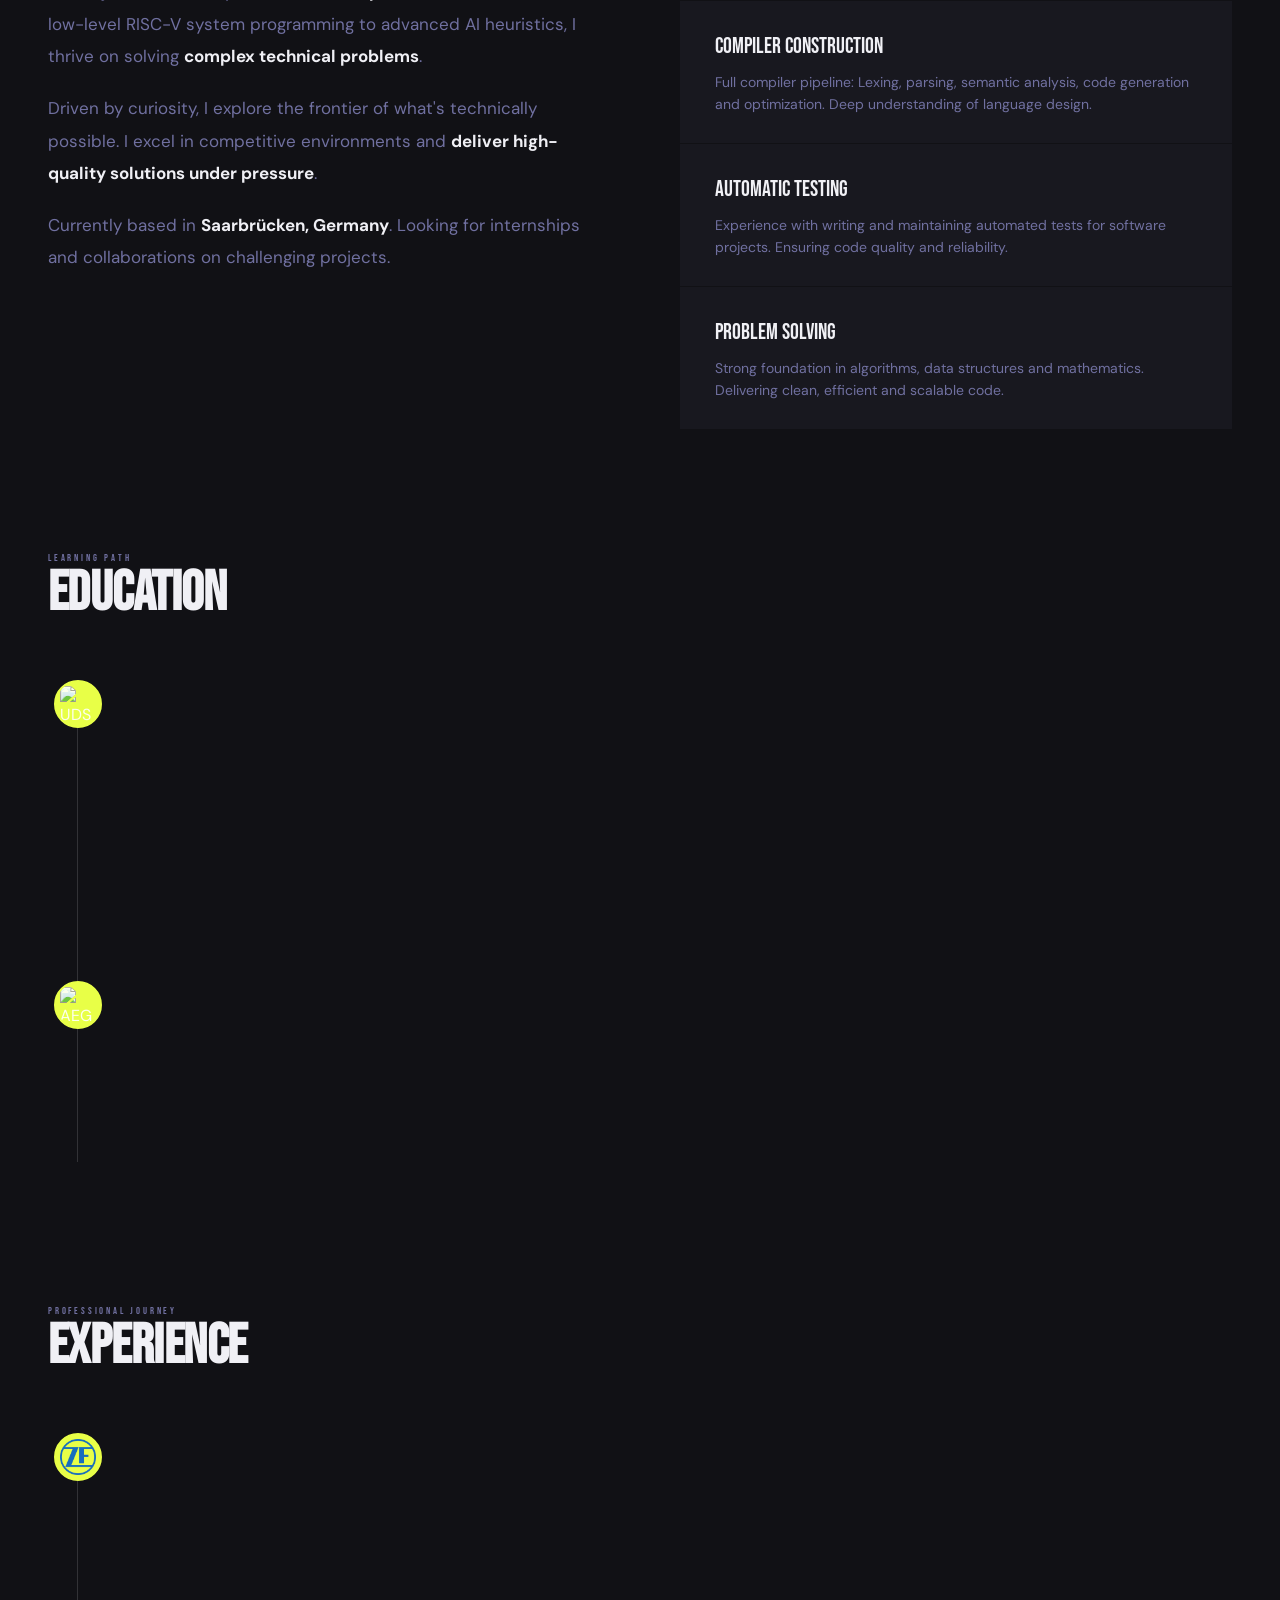
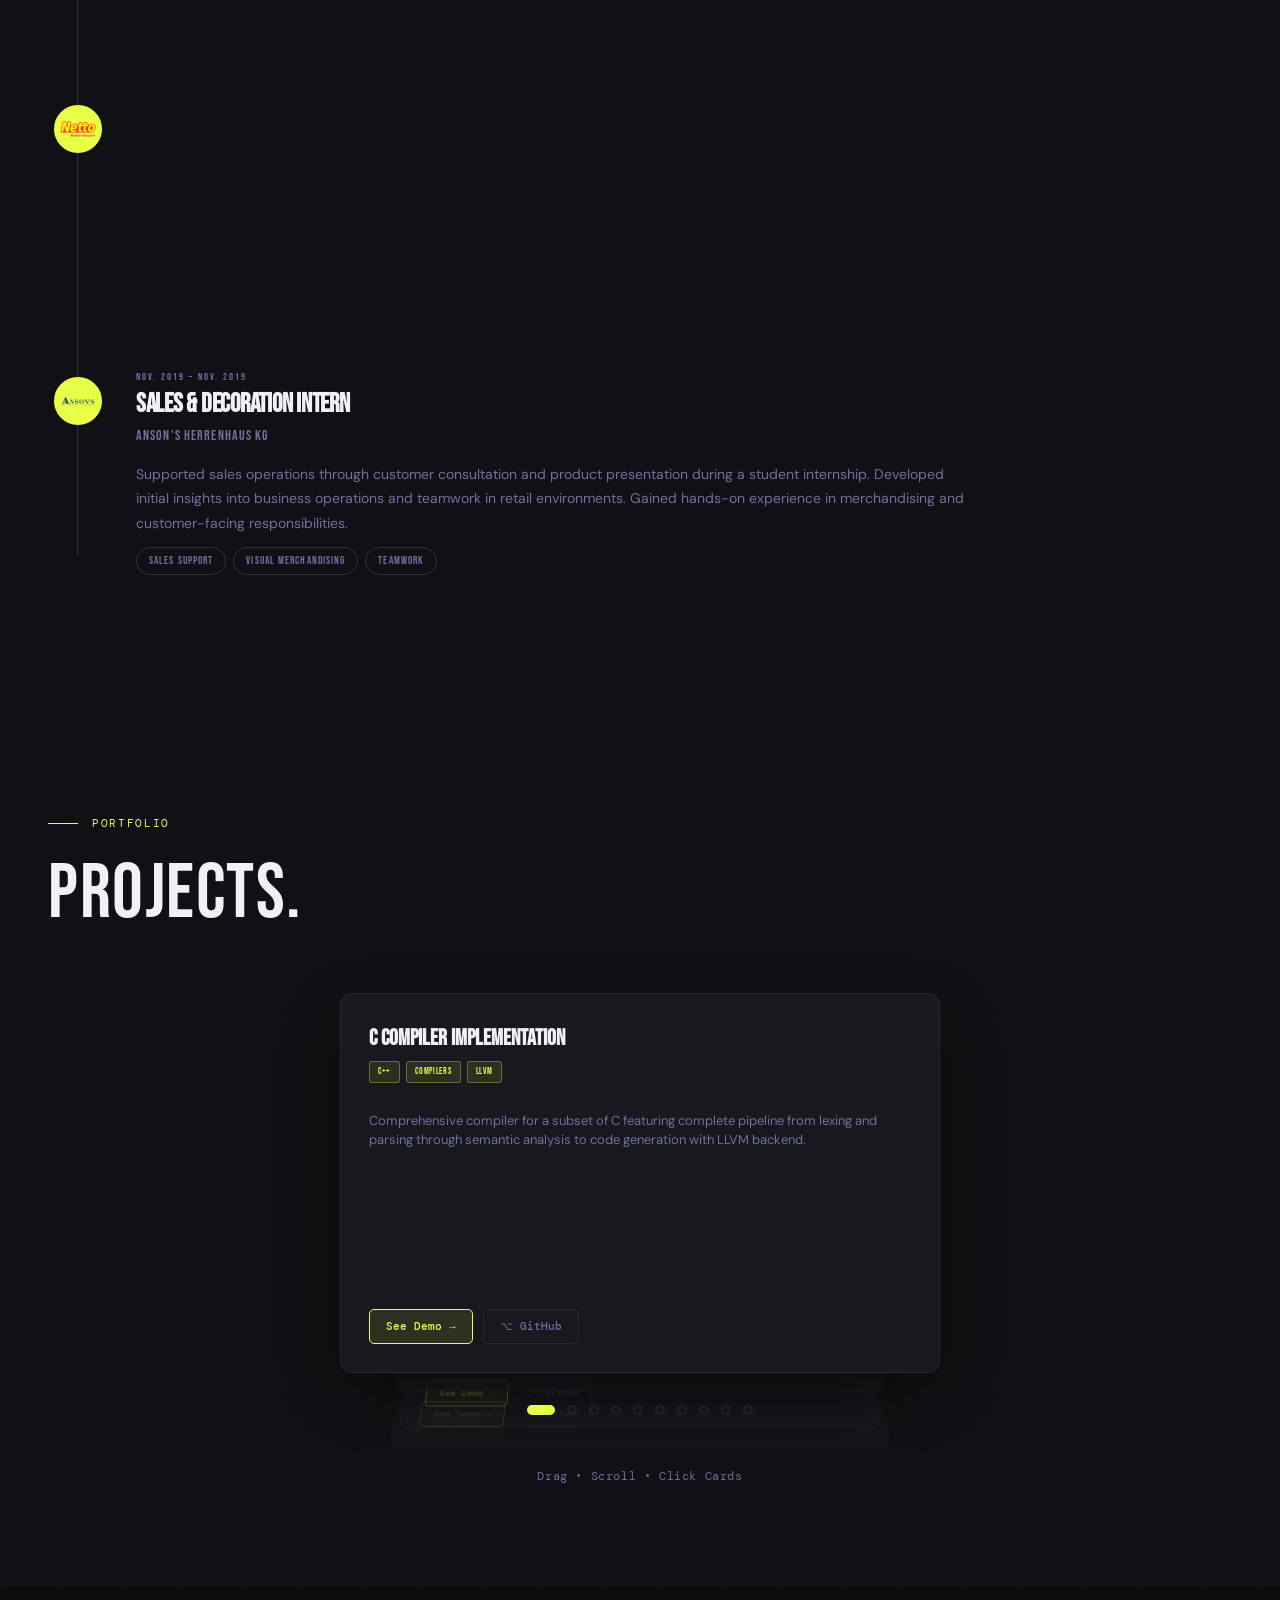
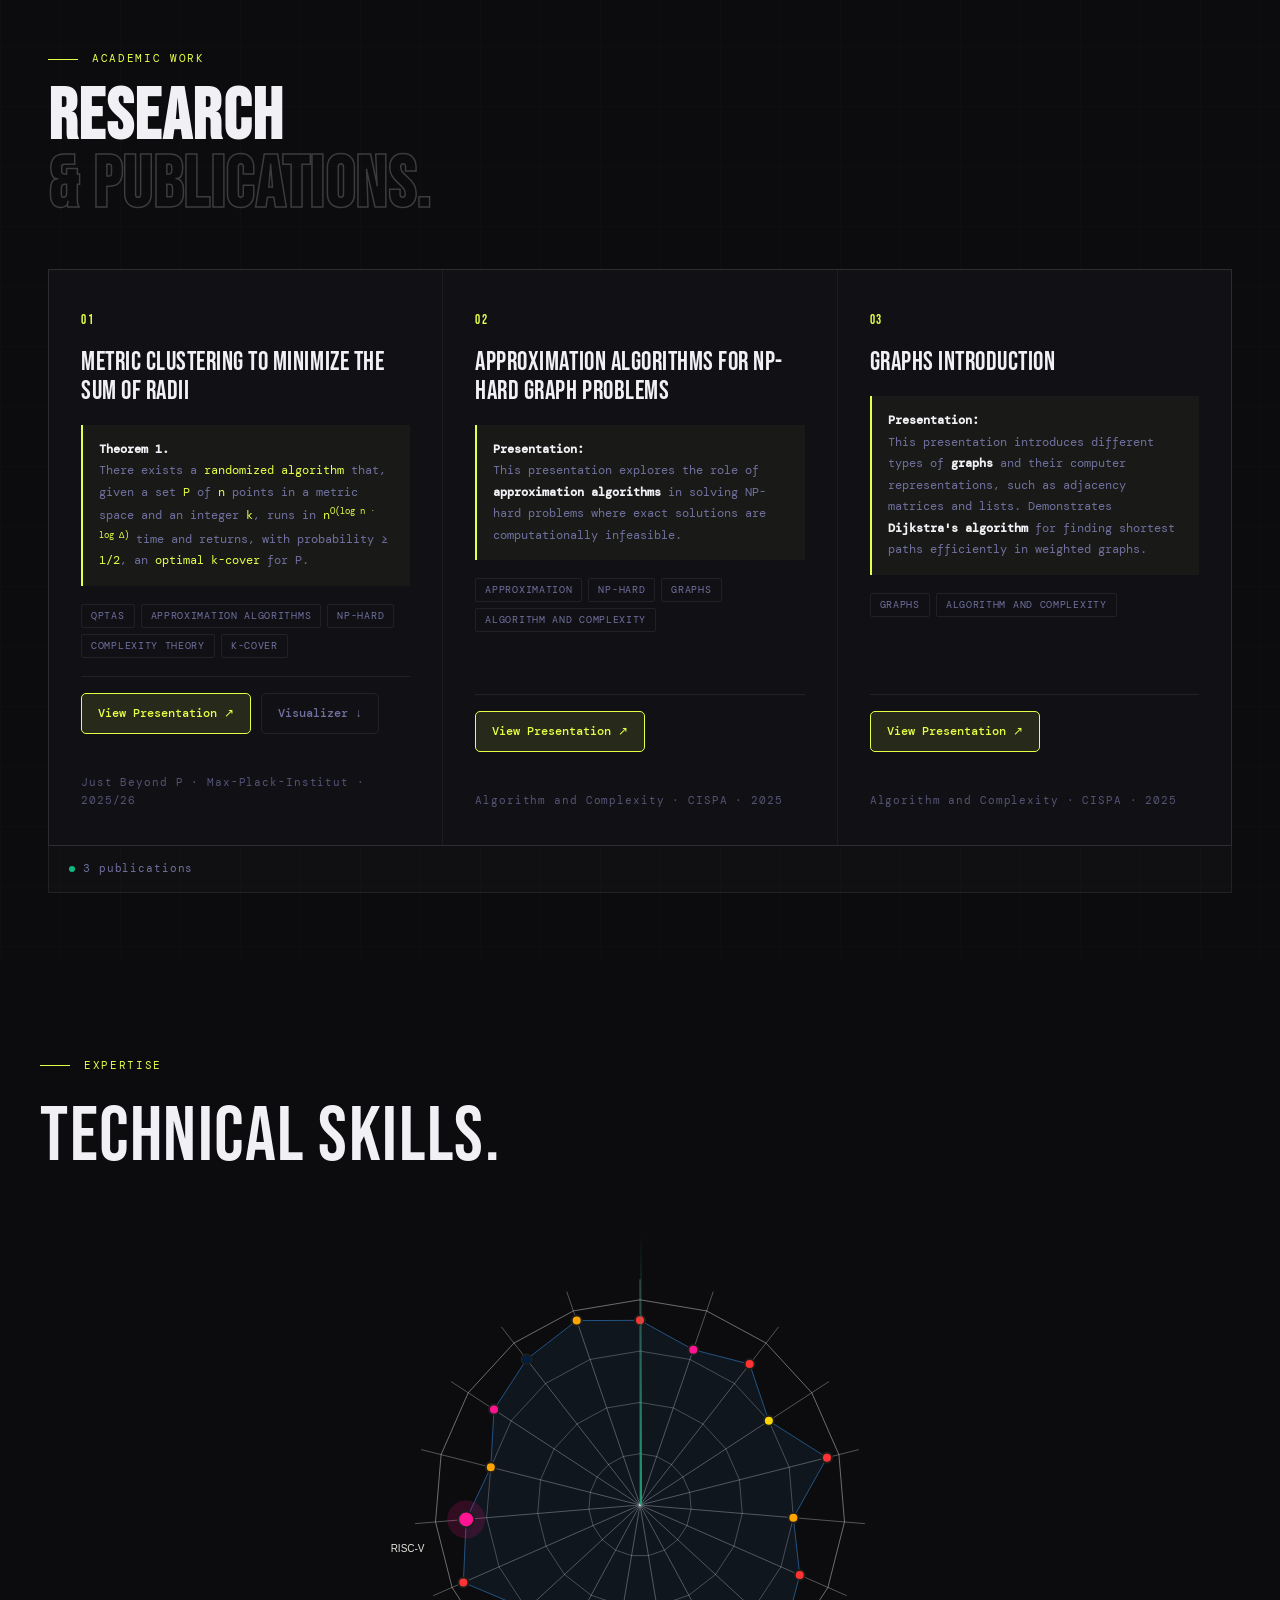
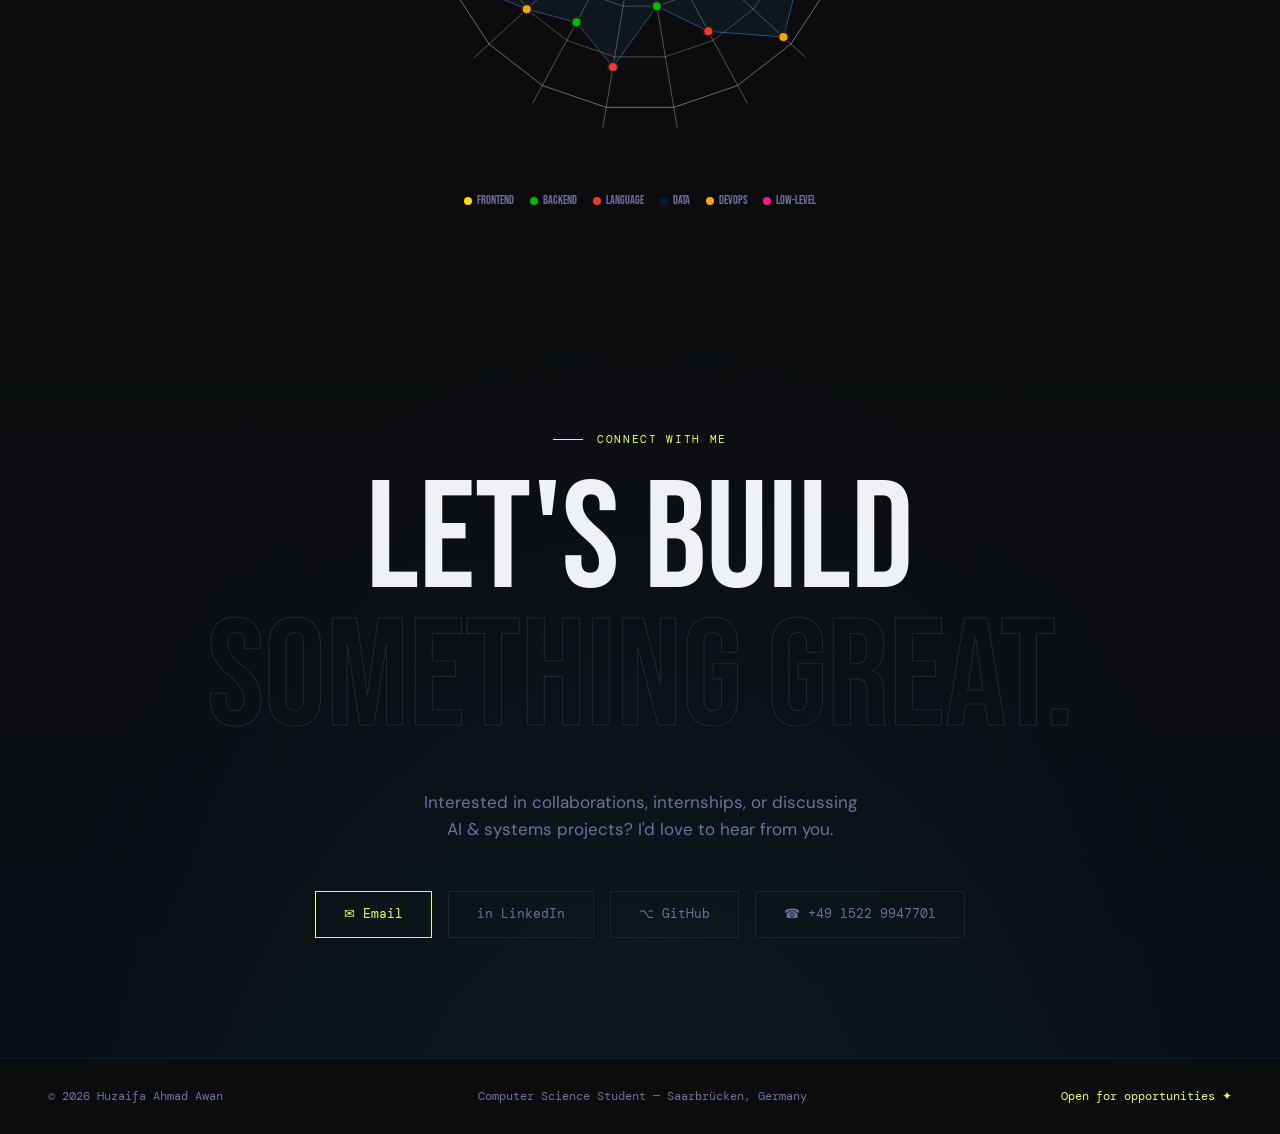
==== commit b5066a18: "links set" ====
--- a/index.html
+++ b/index.html
@@ -3757,7 +3757,7 @@
       <a class="contact-link primary" href="mailto:awan2104.huzaifaahmad@gmail.com">✉ Email</a>
       <a class="contact-link" href="https://www.linkedin.com/in/huzaifa-ahmad-awan" target="_blank"
         rel="noopener noreferrer">in LinkedIn</a>
-      <a class="contact-link" href="https://github.com/HuzAwan21" target="_blank" rel="noopener noreferrer">⌥ GitHub</a>
+      <a class="contact-link" href="https://github.com/HuzaifaAhmadAwan" target="_blank" rel="noopener noreferrer">⌥ GitHub</a>
       <a class="contact-link" href="tel:+4915229947701">☎ +49 1522 9947701</a>
     </div>
   </section>
@@ -4457,7 +4457,7 @@
         desc: "Comprehensive compiler for a subset of C featuring complete pipeline from lexing and parsing through semantic analysis to code generation with LLVM backend.",
         link: "javascript:void(0)",
         onclick: "openCCompiler()",
-        github: "https://github.com/HuzAwan21",
+        github: "https://github.com/HuzaifaAhmadAwan/C-Compiler",
       },
       {
         name: "Mini-OS",
@@ -4465,7 +4465,7 @@
         desc: "Mini Operating System implementation in RISC-V assembly for system architecture and design. Features process scheduling with round-robin and time-slice preemption, comprehensive exception handling with mcause-based dispatch, system call support (print_char, print_string, exit) and efficient context switching with register save/restore. Implemented process state management and memory layout for multi-process execution. Enhanced skills in low-level OS design, assembly programming, interrupt handling and process management on RISC-V architecture.",
         link: "javascript:void(0)",
         onclick: "openMiniOS()",
-        github: "https://github.com/HuzAwan21",
+        github: "https://github.com/HuzaifaAhmadAwan/Mini-OS",
       },
       {
         name: "RISC-V Processor",
@@ -4473,7 +4473,7 @@
         desc: "Bit-manipulation circuits and RISC-V processor extension project implemented in Scala using the Chisel hardware description language. Involved designing and testing custom hardware modules with a focus on expanding the processor's instruction set and extending core functionality. Developed reusable hardware components for specific operations while maintaining compatibility with the RV32I instruction set. This project strengthened skills in hardware description, digital logic design, processor architecture, RISC-V simulation and practical Chisel/Scala for hardware development.",
         link: "javascript:void(0)",
         onclick: "openRiscVSimulator()",
-        github: "https://github.com/HuzAwan21",
+        github: "https://github.com/HuzaifaAhmadAwan/RISC-V-Processor",
       },
       {
         name: "Route Planner",
@@ -4481,7 +4481,7 @@
         desc: "Route planning application implemented in Java that reads map data and computes shortest paths between coordinates. Key components include graph construction and simplification algorithms, coordinate-to-node mapping using acceleration structures for efficient lookup and Dijkstra's pathfinding for optimal route computation. Enhanced proficiency in graph theory, algorithm optimization and geospatial computation with real-world navigation applications.",
         link: "javascript:void(0)",
         onclick: "openRoutePlanner()",
-        github: "https://github.com/HuzAwan21",
+        github: "https://github.com/HuzaifaAhmadAwan/Route-Planner",
       },
       {
         name: "PageRank Algorithm",
@@ -4489,7 +4489,7 @@
         desc: "Implementation of the PageRank algorithm to evaluate the importance of vertices in directed graphs, representing websites and hyperlinks. The program simulates a random surfer model and uses Markov chain computations to assign scores, reflecting the likelihood of a user visiting each website. Strengthened skills in graph theory, probabilistic modeling and numerical algorithms in C.",
         link: "javascript:void(0)",
         onclick: "openPageRank()",
-        github: "https://github.com/HuzAwan21",
+        github: "https://github.com/HuzaifaAhmadAwan/PageRank-Algorithm",
       },
       {
         name: "AI Planning with Heuristics",
@@ -4497,7 +4497,7 @@
         desc: "Advanced heuristic algorithms including Pattern Database and Cliques for classical planning tasks with optimal distance estimation.",
         link: "javascript:void(0)",
         onclick: "openAIPlanning()",
-        github: "https://github.com/HuzAwan21",
+        github: "https://github.com/HuzaifaAhmadAwan/AI-Planning-with-Heuristics",
       },
       {
         name: "Edge Detection Tool",
@@ -4505,14 +4505,14 @@
         desc: "Implementation of edge detection algorithm in C to identify boundaries in images. The program reads an image, applies Gaussian blurring, calculates discrete derivatives with Sobel kernels, computes gradient magnitudes and outputs edges as a black-and-white image. Strengthened skills in image processing, convolution operations and algorithmic implementation.",
         link: "javascript:void(0)",
         onclick: "openEdgeDetector()",
-        github: "https://github.com/HuzAwan21",
+        github: "https://github.com/HuzaifaAhmadAwan/Edge-Detection-Tool",
       },
       {
         name: "Rock Paper Scissors",
         techs: ["MIPS", "Assembly", "Algorithms"],
         desc: "MIPS assembly implementation featuring computer vs computer gameplay with pseudorandom number generation, uniform move sampling and programmatic winner determination. Enhanced understanding of low-level programming and algorithmic problem-solving.",
         link: "rps-game.html",
-        github: "https://github.com/HuzAwan21",
+        github: "https://github.com/HuzaifaAhmadAwan/Rock-Paper-Scissors",
         logo: "assets/images/2048/rps_logo.png",
       },
       {
@@ -4520,7 +4520,7 @@
         techs: ["Java", "Game Dev", "Algorithms"],
         desc: "Implementation of the popular sliding tile game 2048 in Java. The simulator handles tile movement, merging logic and random tile spawning on a configurable grid. Developed comprehensive automated tests to ensure correctness. Enhanced proficiency in object- oriented programming, algorithmic logic and testing strategies through this project.",
         link: "assets/projects/2048/game-2048.html",
-        github: "https://github.com/HuzAwan21",
+        github: "https://github.com/HuzaifaAhmadAwan/2048-Game",
         logo: "assets/images/2048/logo.png",
       },
       {
@@ -4528,7 +4528,7 @@
         techs: ["HTML", "JavaScript", "Interactive"],
         desc: "Interactive web-based aquarium simulation featuring fish with realistic behavior including flocking, obstacle avoidance and predator-prey dynamics. Implements physics-based movement and user interaction for feeding and environment manipulation.",
         link: "aquarium.html",
-        github: "https://github.com/HuzAwan21",
+        github: "https://github.com/HuzaifaAhmadAwan",
         logo: "assets/images/aquarium/fishIcon.png",
       },
     ];
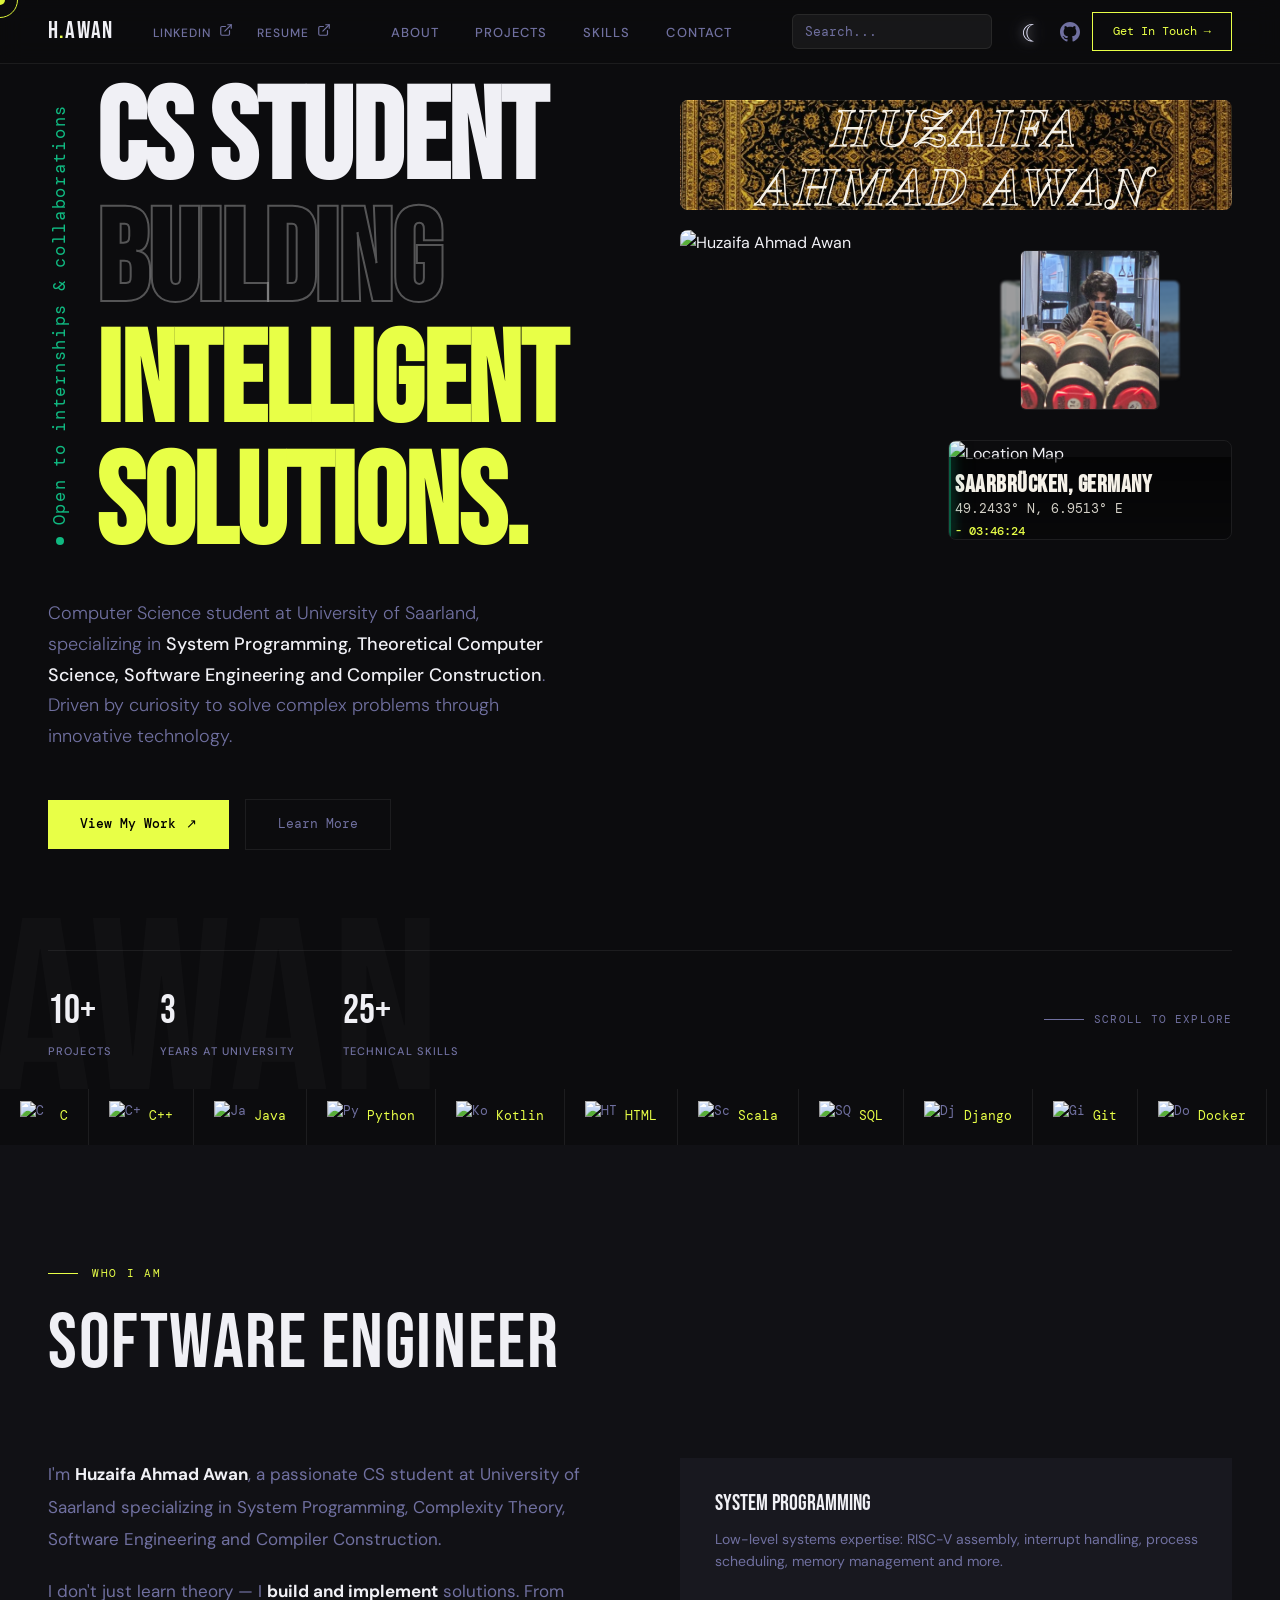
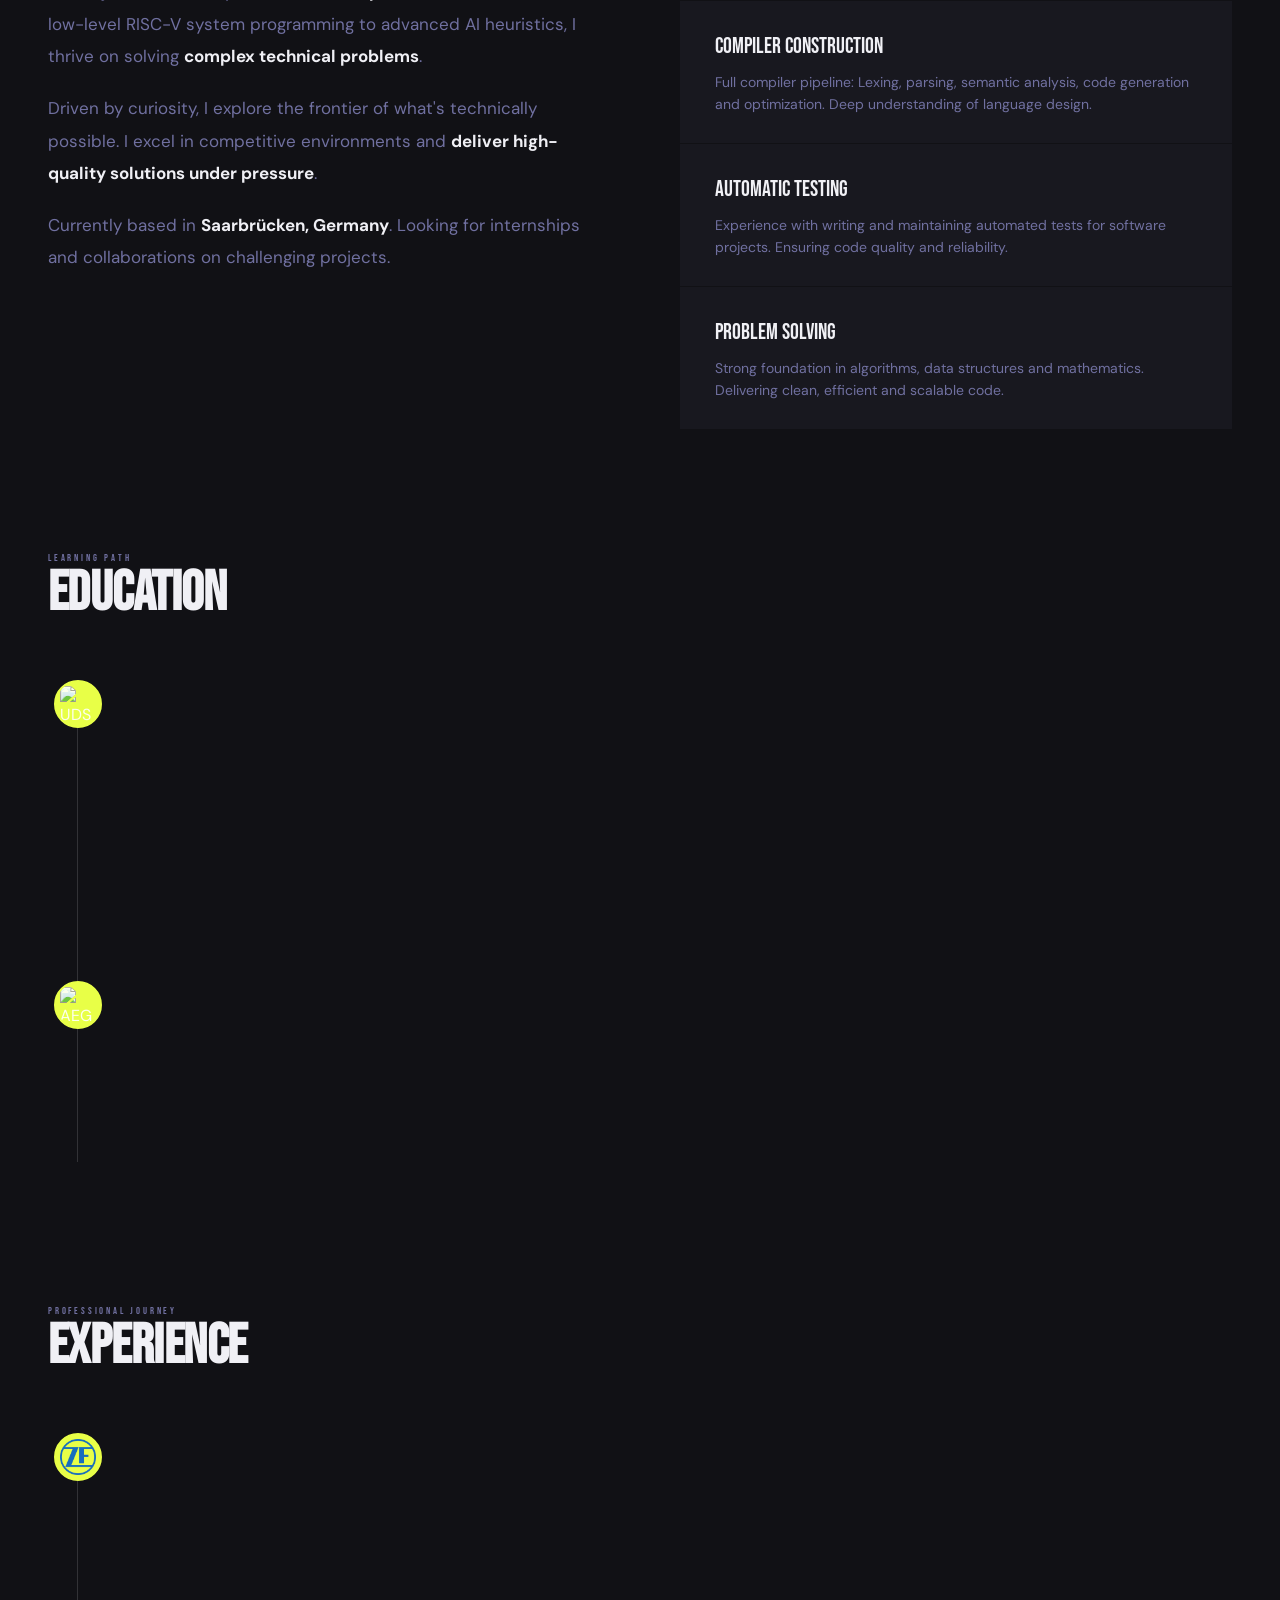
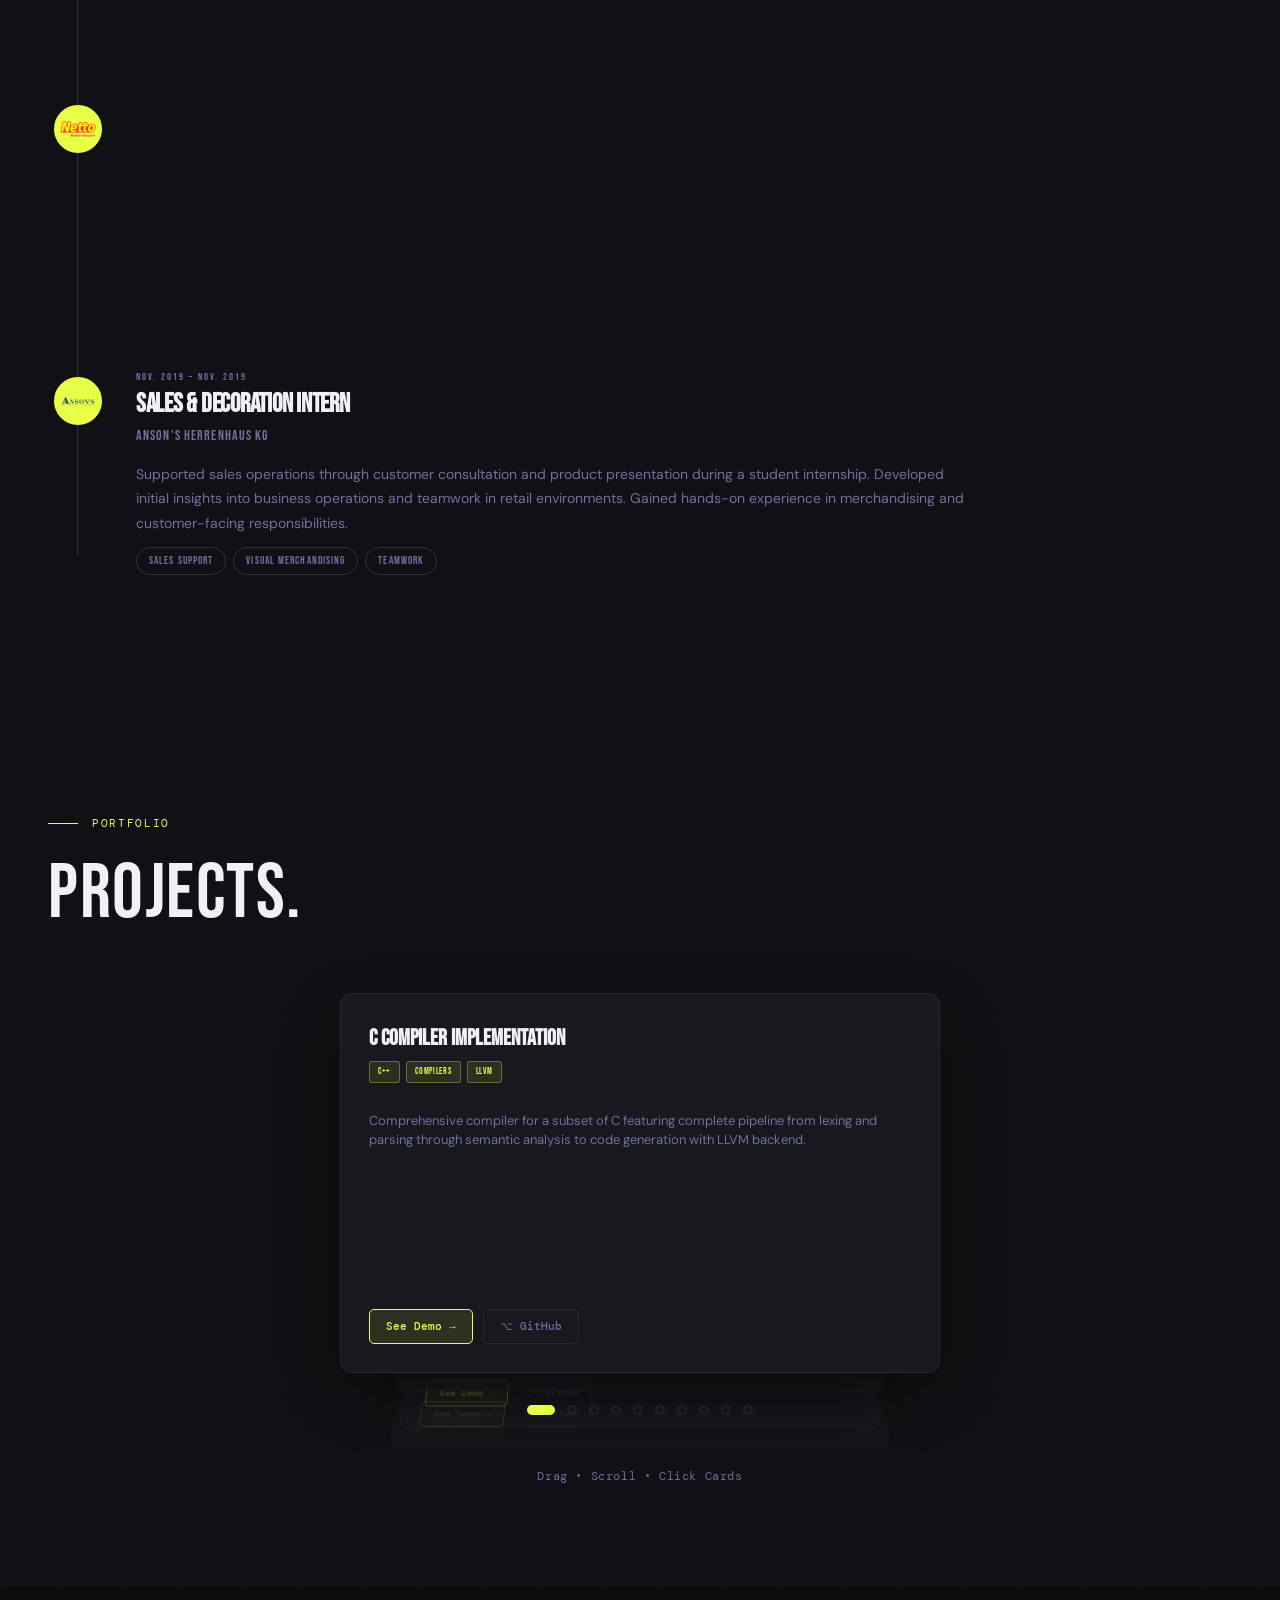
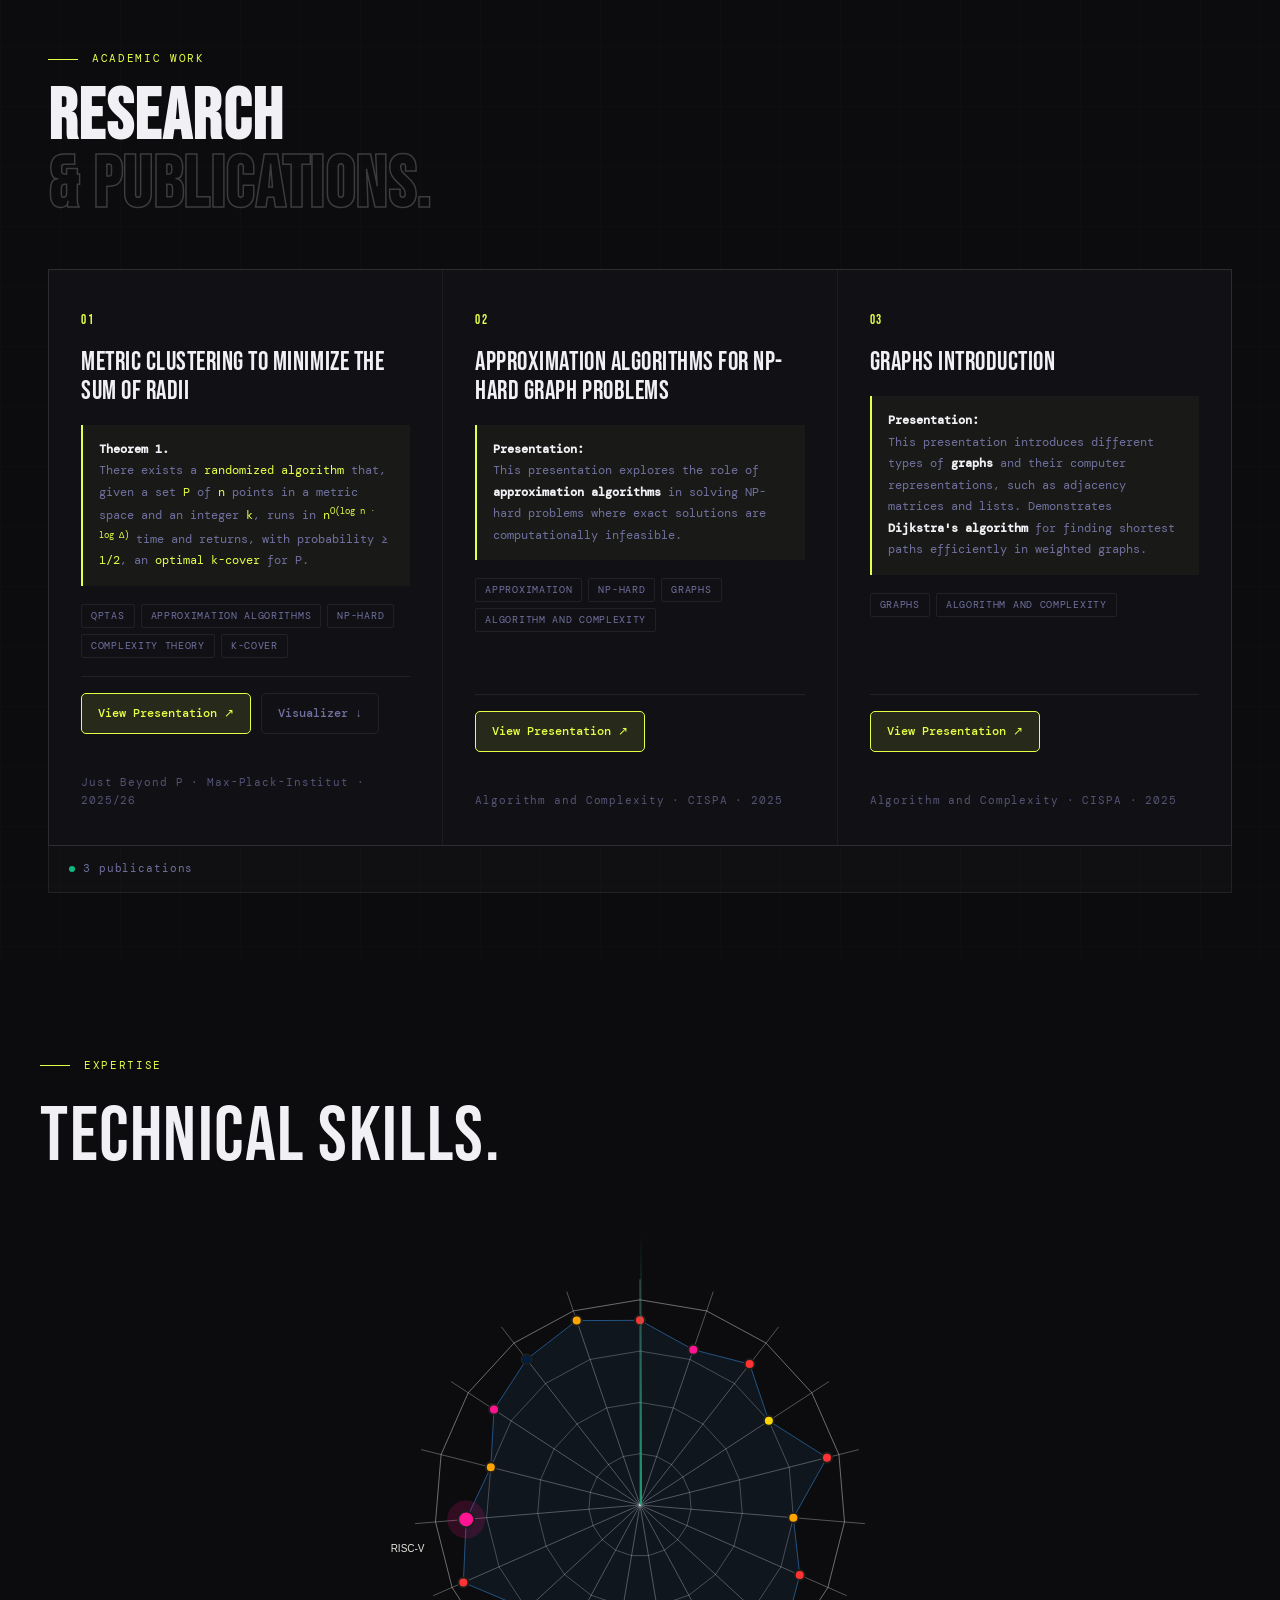
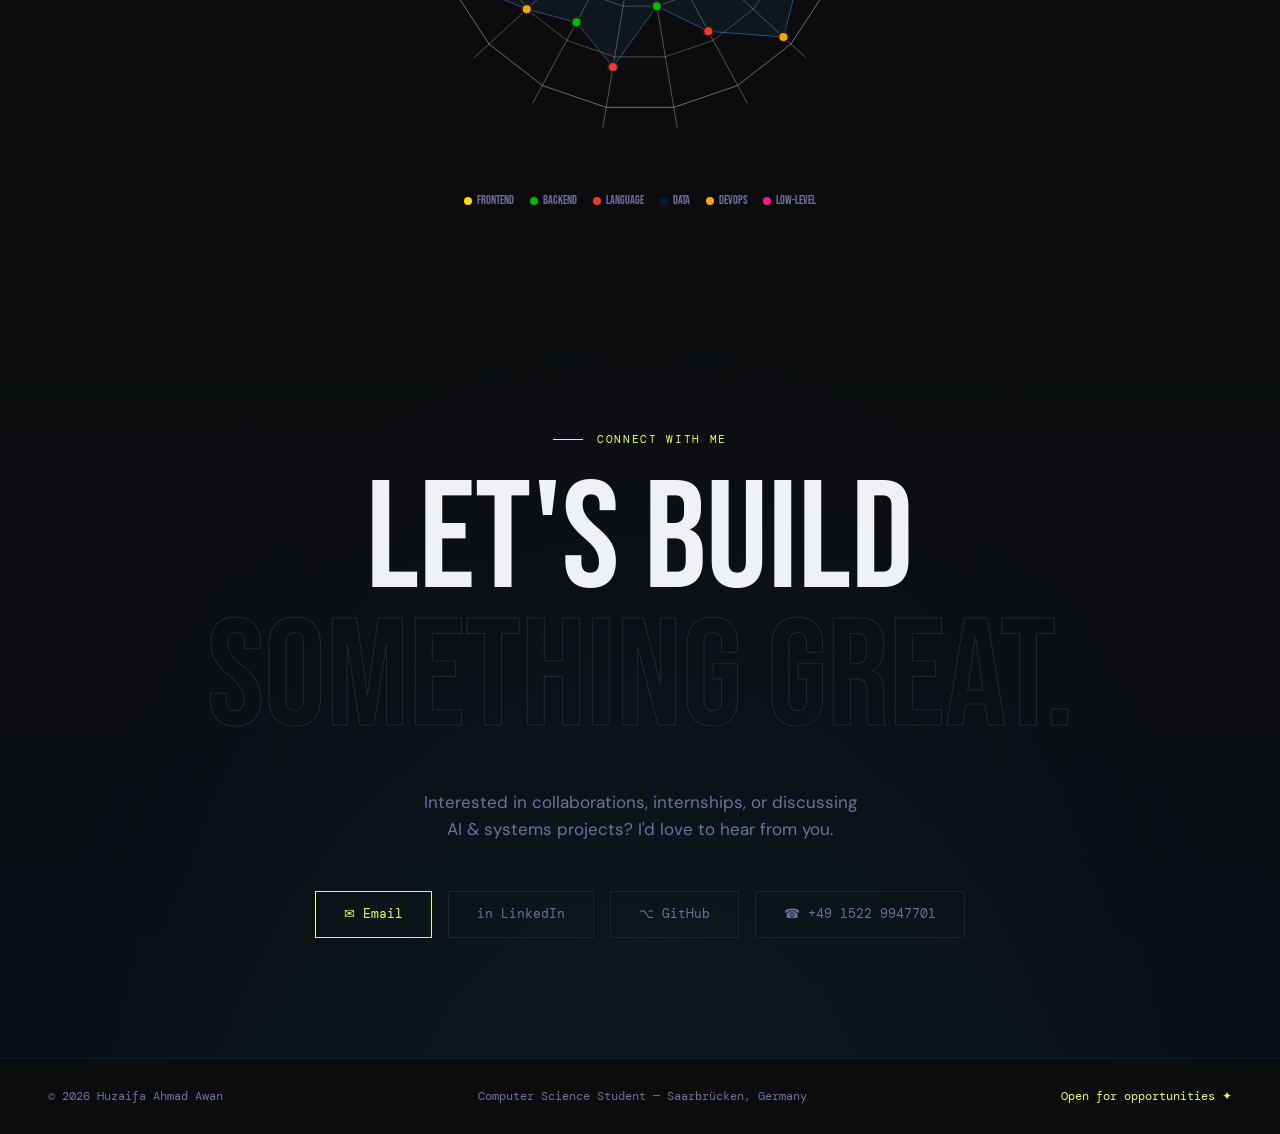
==== commit 79d6d1e0: "links" ====
--- a/index.html
+++ b/index.html
@@ -4489,7 +4489,7 @@
         desc: "Implementation of the PageRank algorithm to evaluate the importance of vertices in directed graphs, representing websites and hyperlinks. The program simulates a random surfer model and uses Markov chain computations to assign scores, reflecting the likelihood of a user visiting each website. Strengthened skills in graph theory, probabilistic modeling and numerical algorithms in C.",
         link: "javascript:void(0)",
         onclick: "openPageRank()",
-        github: "https://github.com/HuzaifaAhmadAwan/PageRank-Algorithm",
+        github: "https://github.com/HuzaifaAhmadAwan/Page-Rank",
       },
       {
         name: "AI Planning with Heuristics",
@@ -4497,7 +4497,7 @@
         desc: "Advanced heuristic algorithms including Pattern Database and Cliques for classical planning tasks with optimal distance estimation.",
         link: "javascript:void(0)",
         onclick: "openAIPlanning()",
-        github: "https://github.com/HuzaifaAhmadAwan/AI-Planning-with-Heuristics",
+        github: "https://github.com/HuzaifaAhmadAwan/Pattern-Database-Heuristics",
       },
       {
         name: "Edge Detection Tool",
@@ -4505,7 +4505,7 @@
         desc: "Implementation of edge detection algorithm in C to identify boundaries in images. The program reads an image, applies Gaussian blurring, calculates discrete derivatives with Sobel kernels, computes gradient magnitudes and outputs edges as a black-and-white image. Strengthened skills in image processing, convolution operations and algorithmic implementation.",
         link: "javascript:void(0)",
         onclick: "openEdgeDetector()",
-        github: "https://github.com/HuzaifaAhmadAwan/Edge-Detection-Tool",
+        github: "https://github.com/HuzaifaAhmadAwan/Edge-Detection",
       },
       {
         name: "Rock Paper Scissors",
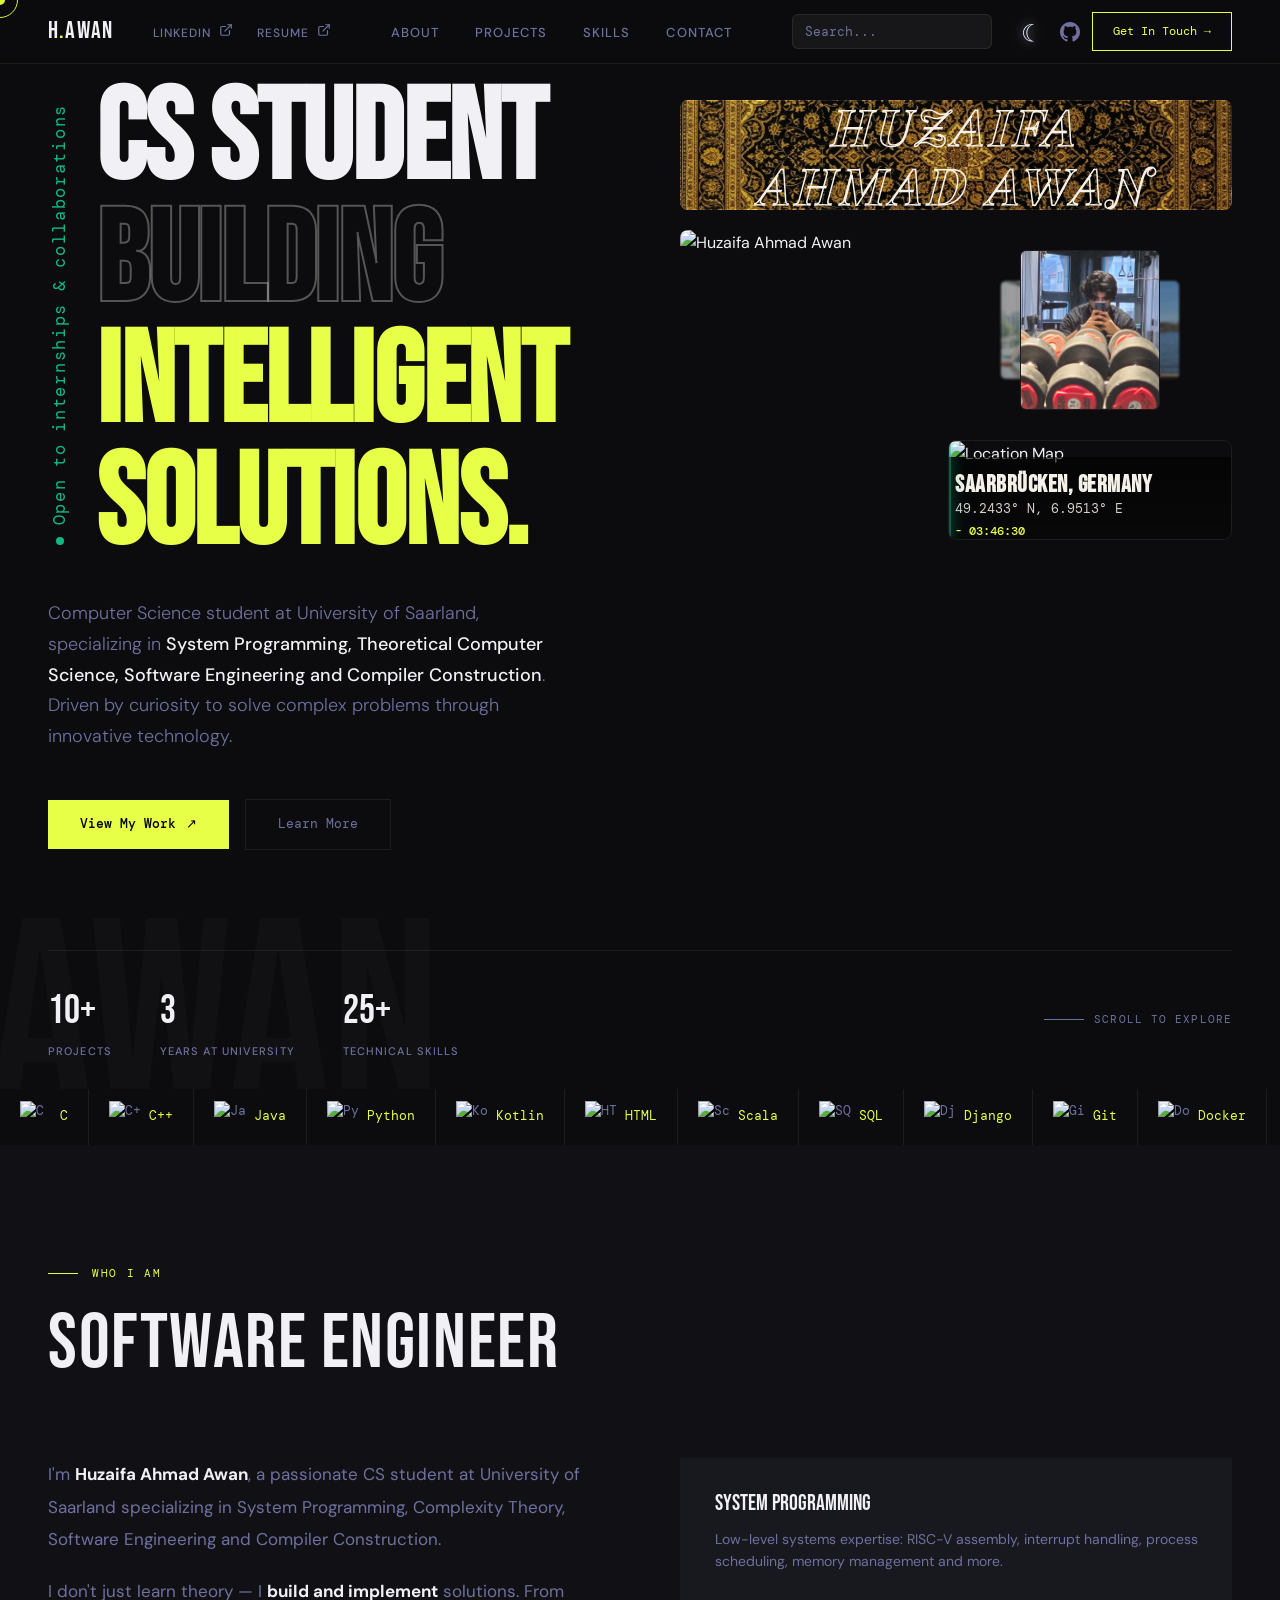
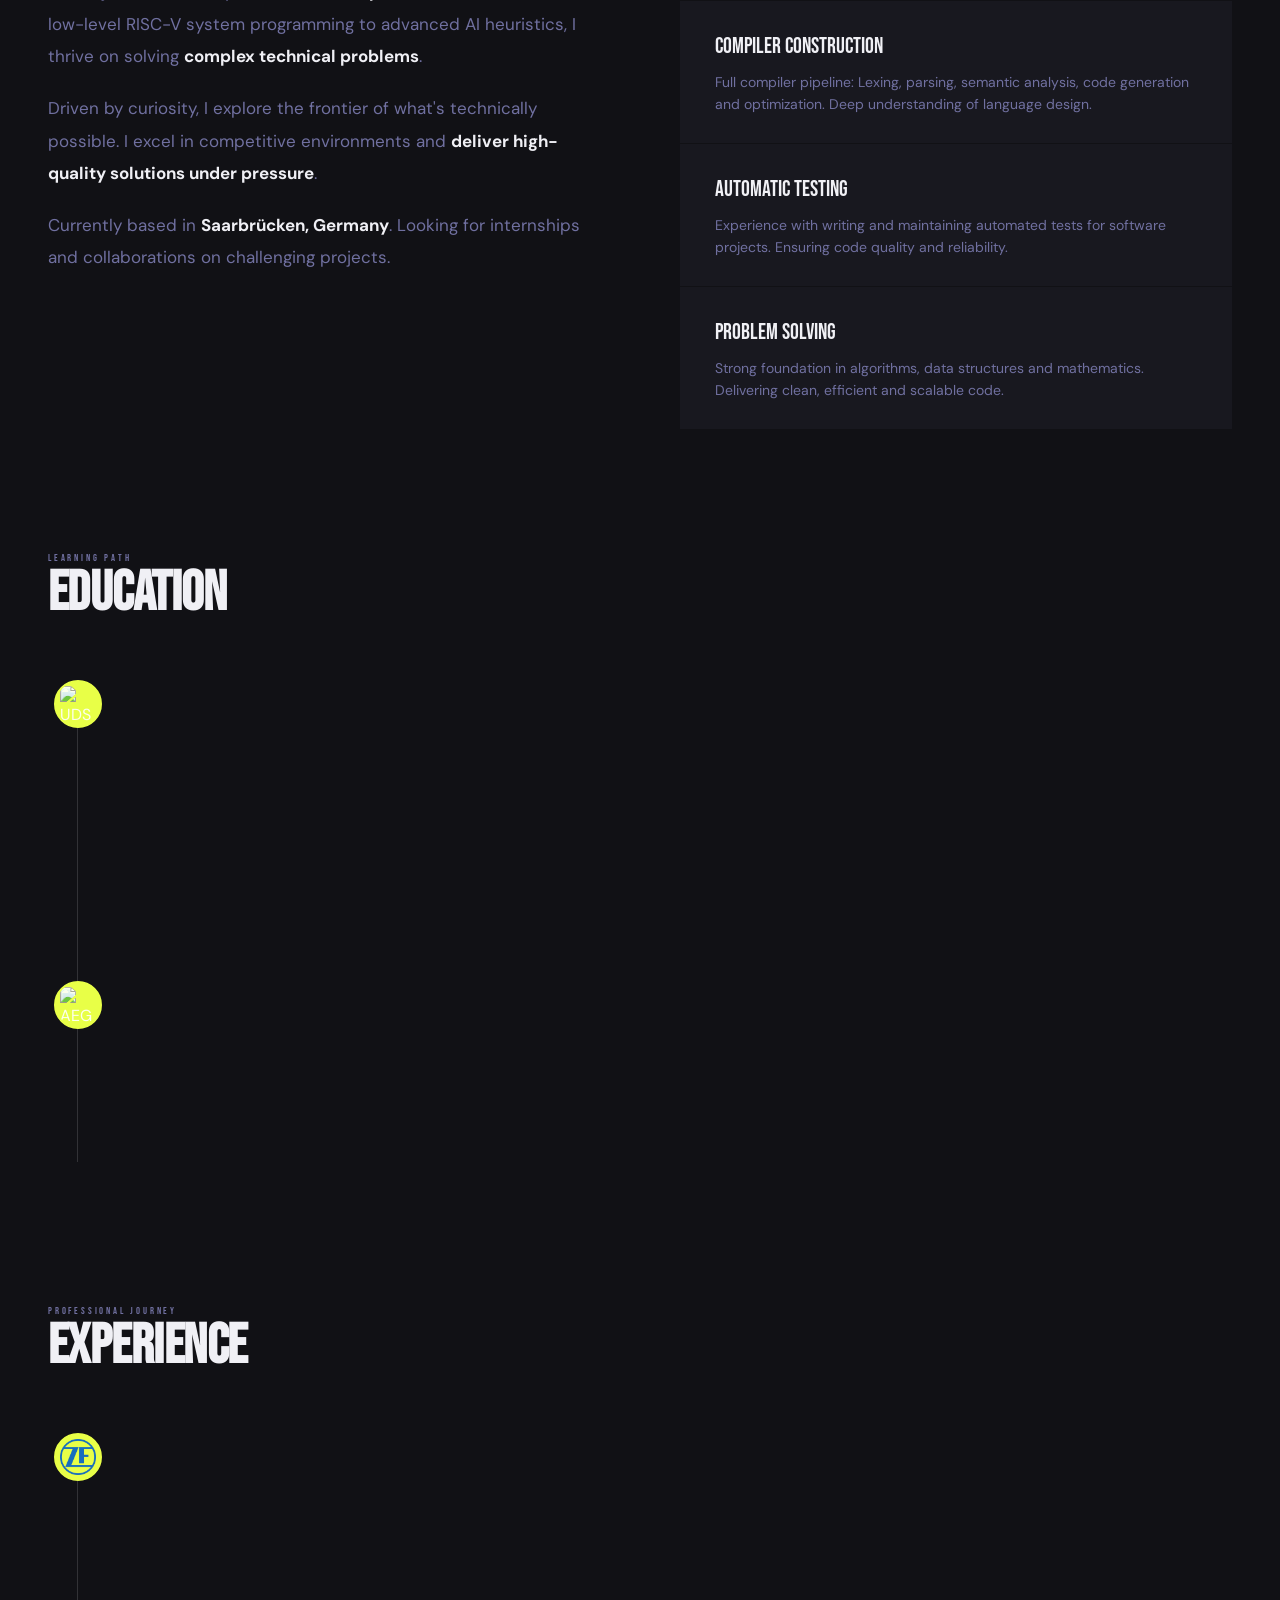
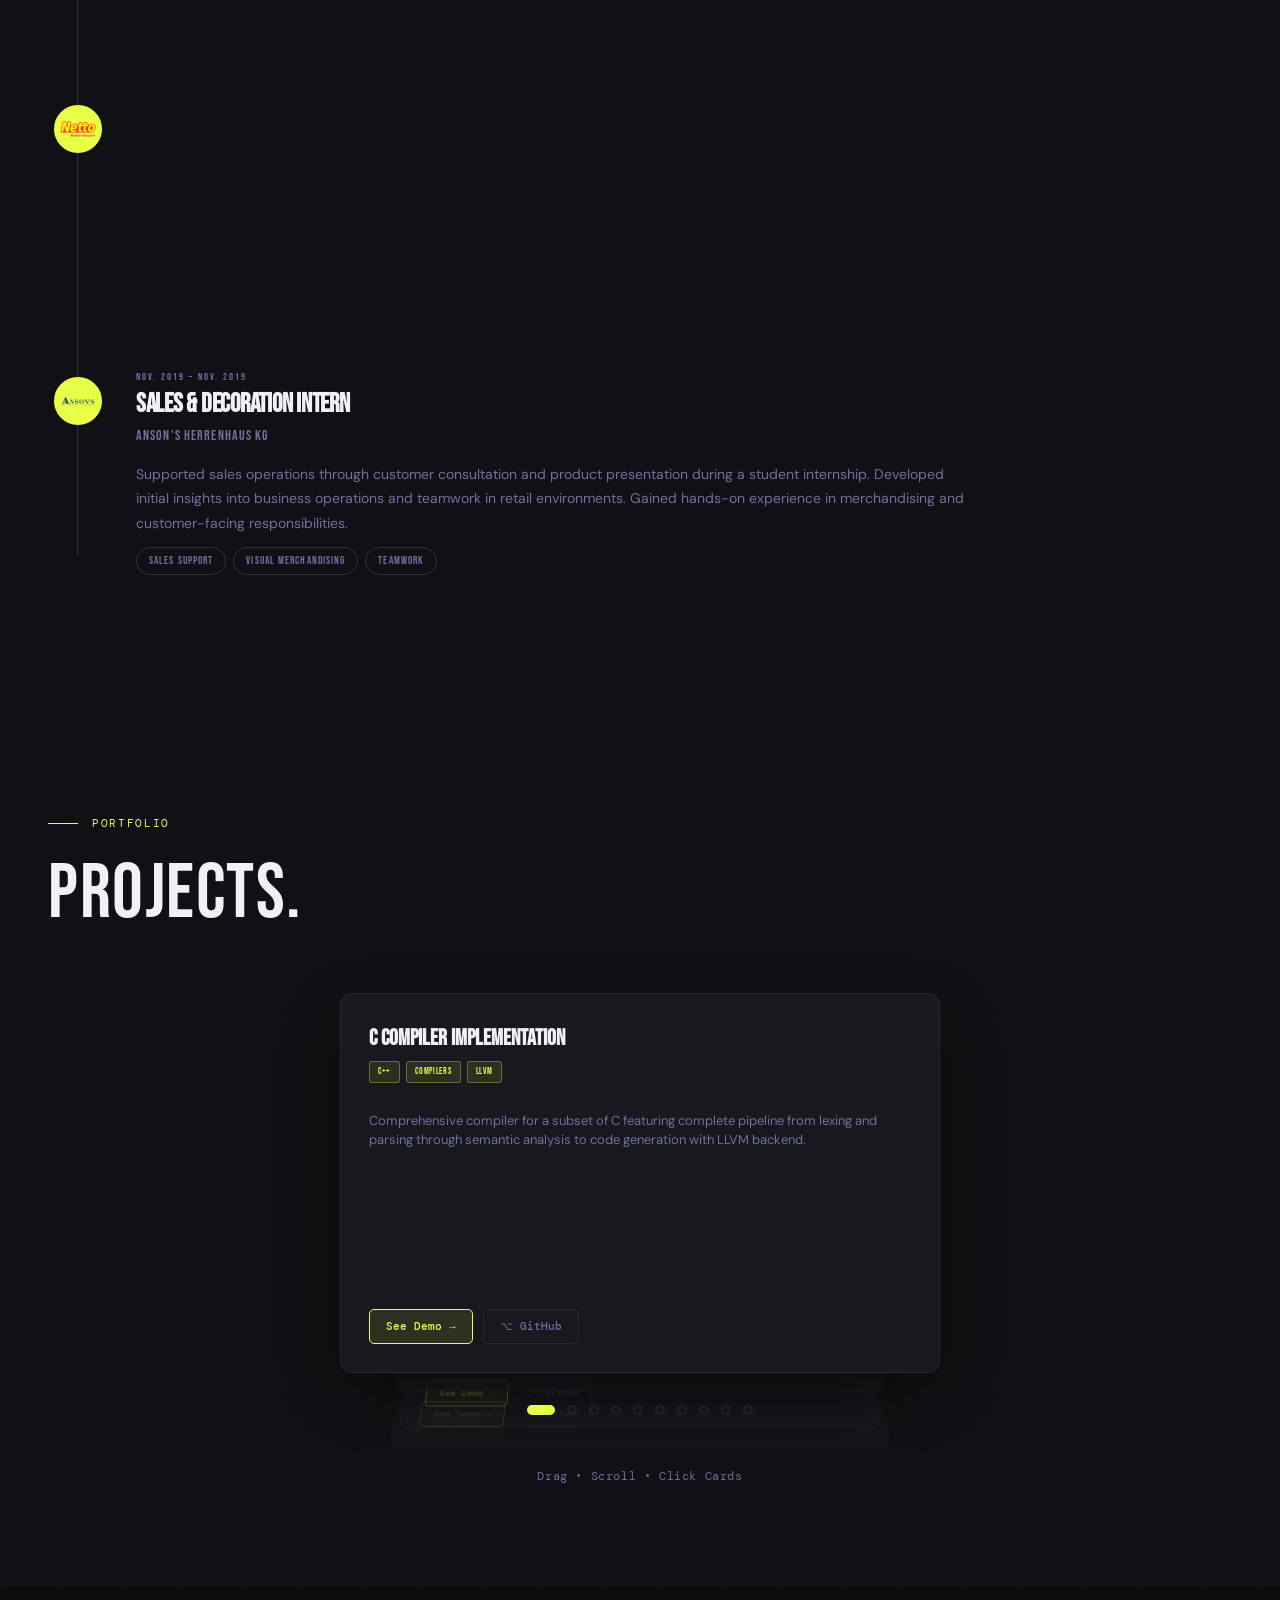
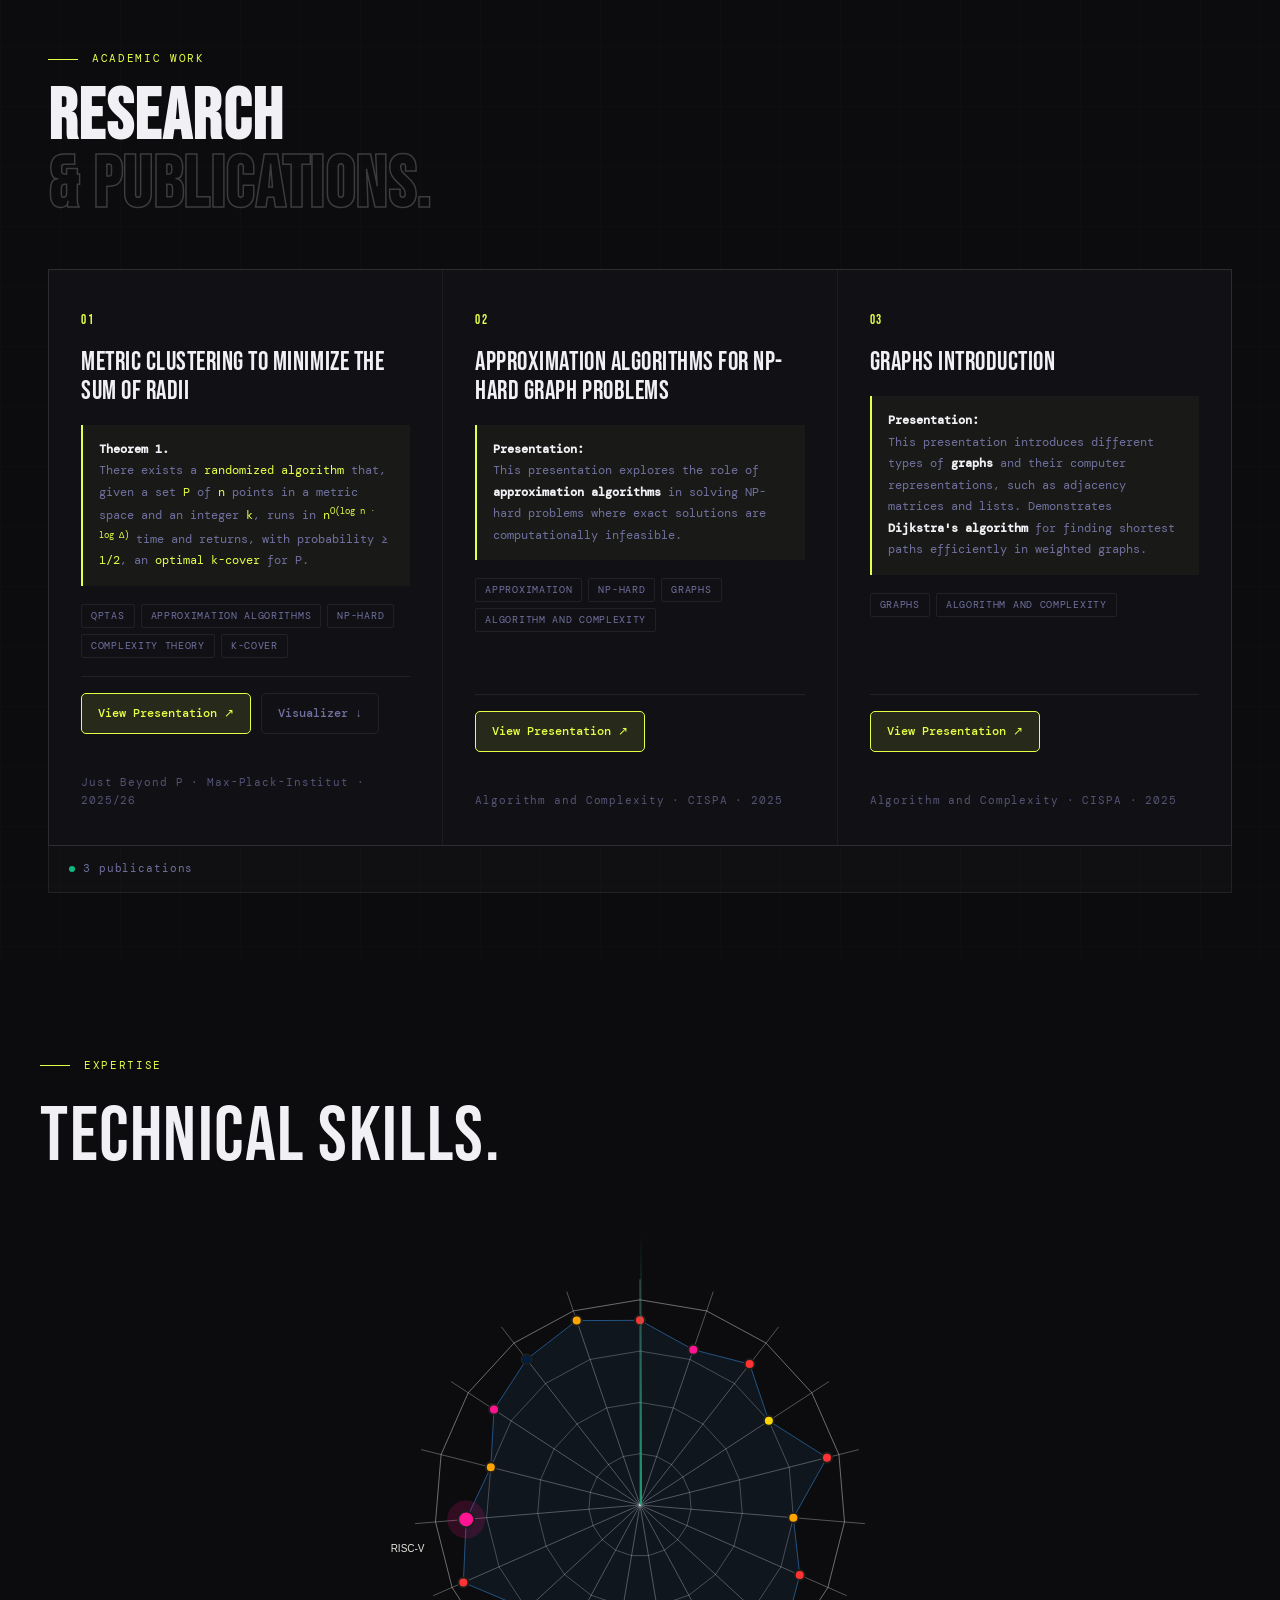
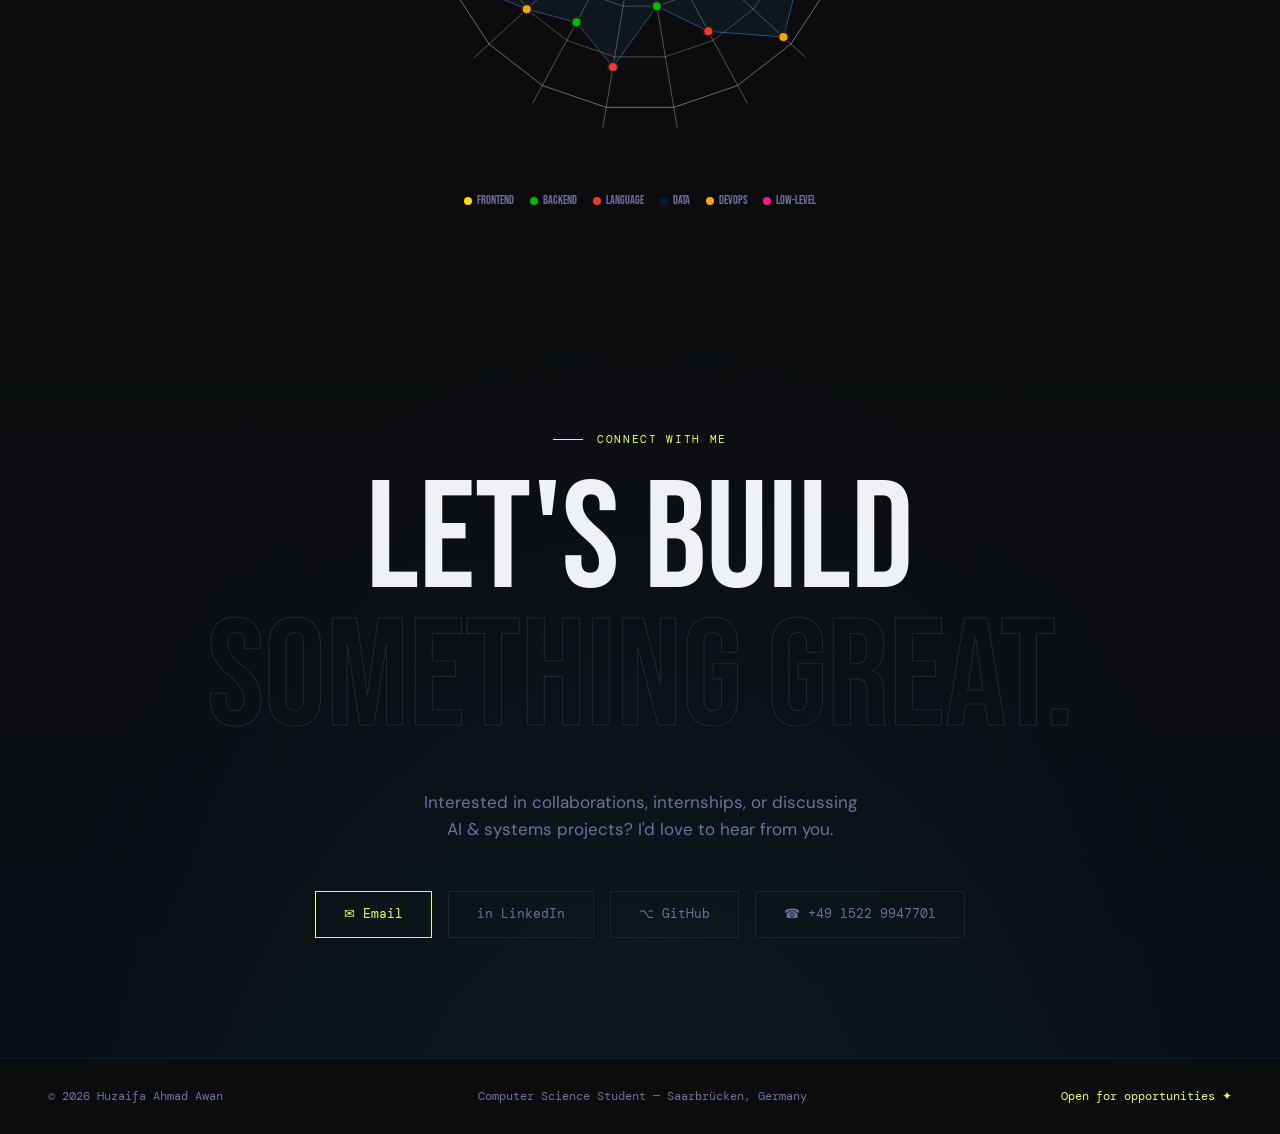
==== commit 95471b58: "update" ====
--- a/index.html
+++ b/index.html
@@ -3329,12 +3329,6 @@
       <div class="stack-item"><img
           src="https://cdn.jsdelivr.net/gh/devicons/devicon@latest/icons/github/github-original.svg"
           alt="GitHub" /><span>GitHub</span></div>
-      <div class="stack-item"><img
-          src="https://cdn.jsdelivr.net/gh/devicons/devicon@latest/icons/css3/css3-original.svg"
-          alt="CSS" /><span>CSS3</span></div>
-      <div class="stack-item"><img
-          src="https://cdn.jsdelivr.net/gh/devicons/devicon@latest/icons/javascript/javascript-original.svg"
-          alt="JavaScript" /><span>JavaScript</span></div>
       <div class="stack-item"><img
           src="https://cdn.jsdelivr.net/gh/devicons/devicon@latest/icons/llvm/llvm-original.svg"
           alt="LLVM" /><span>LLVM</span></div>
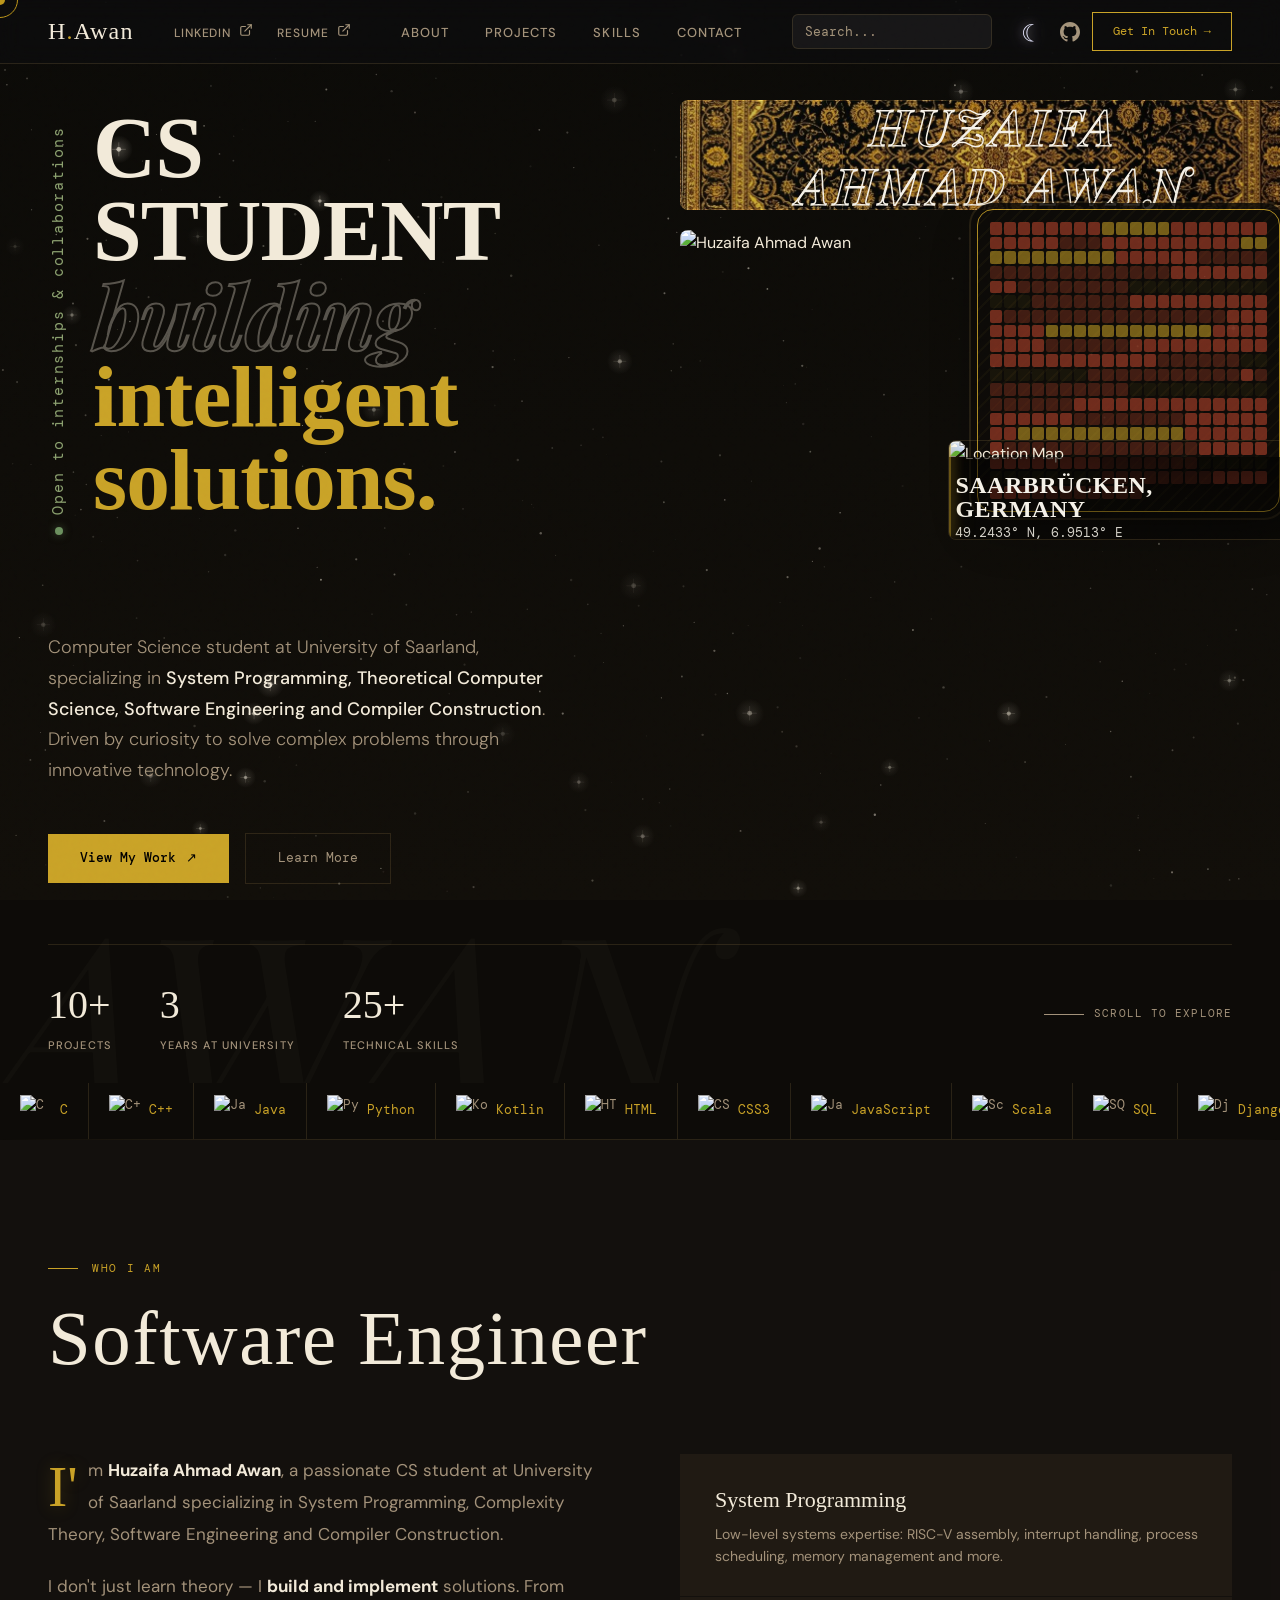
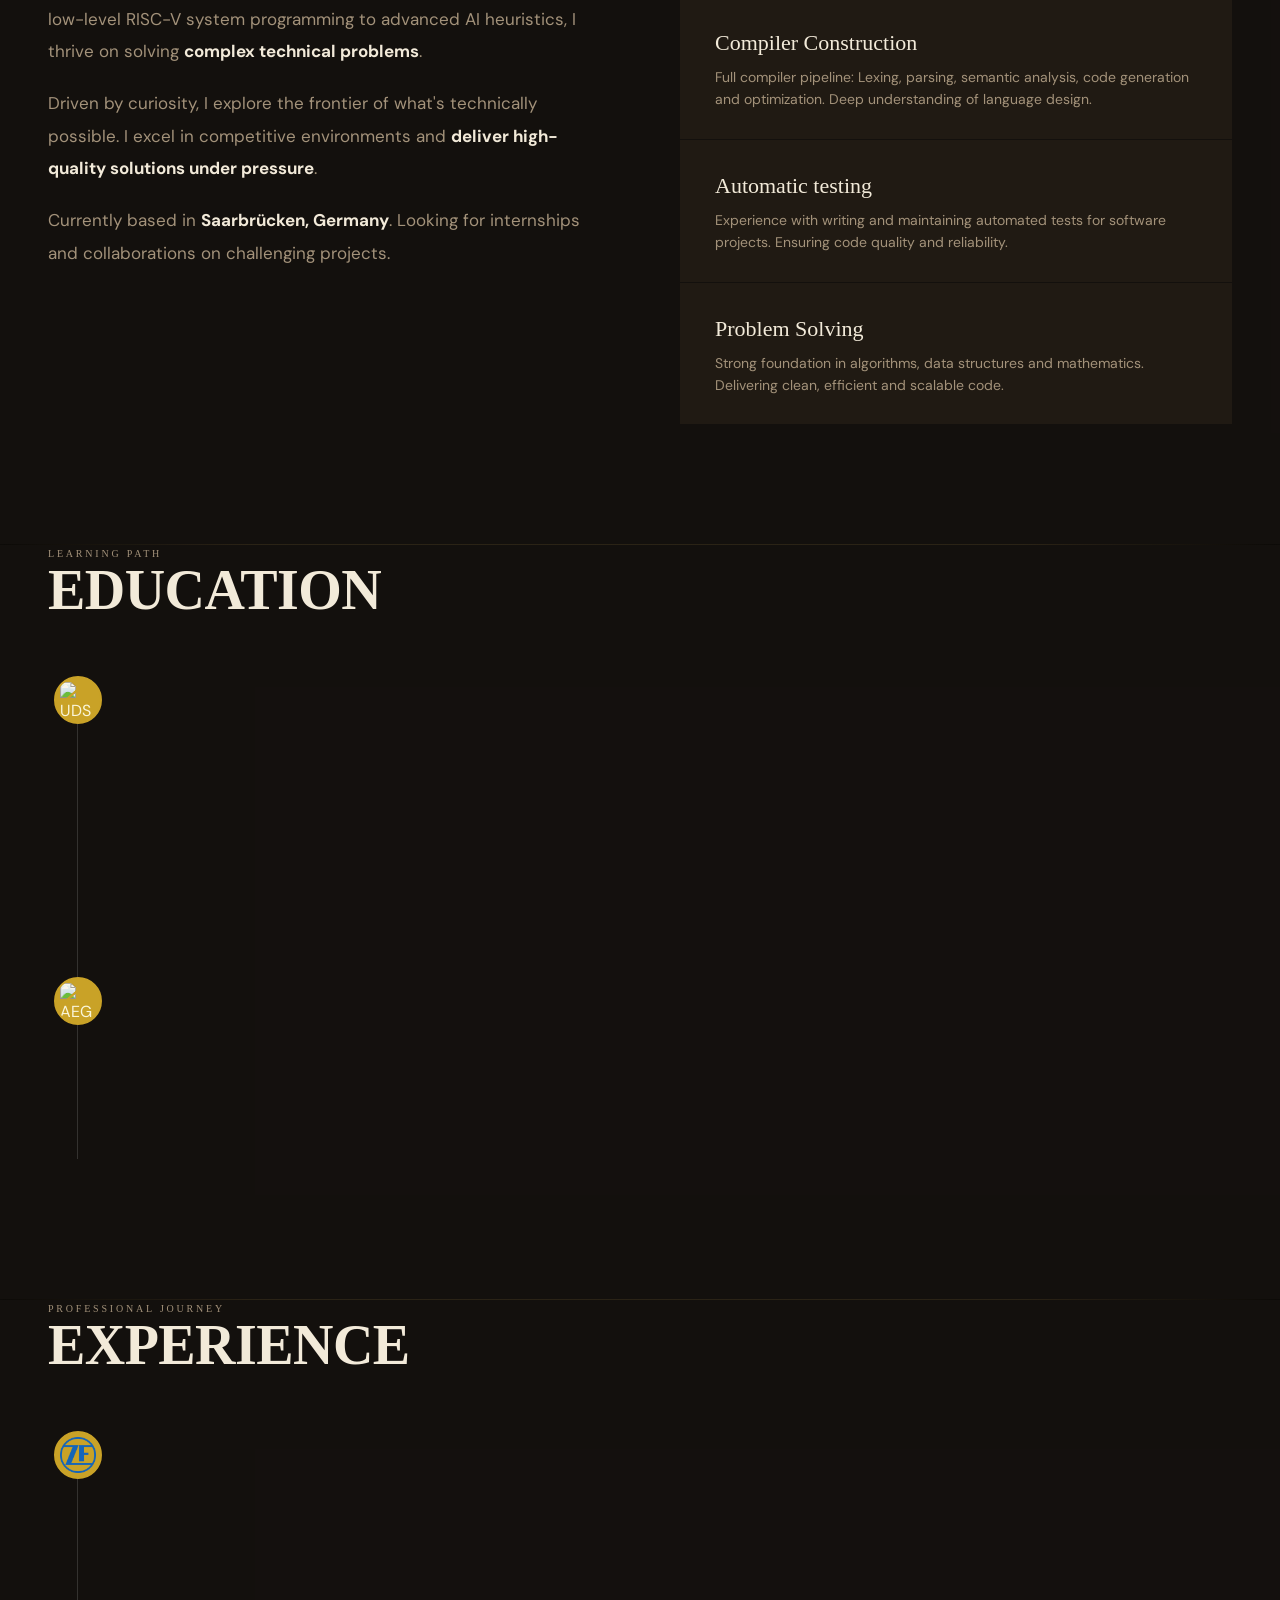
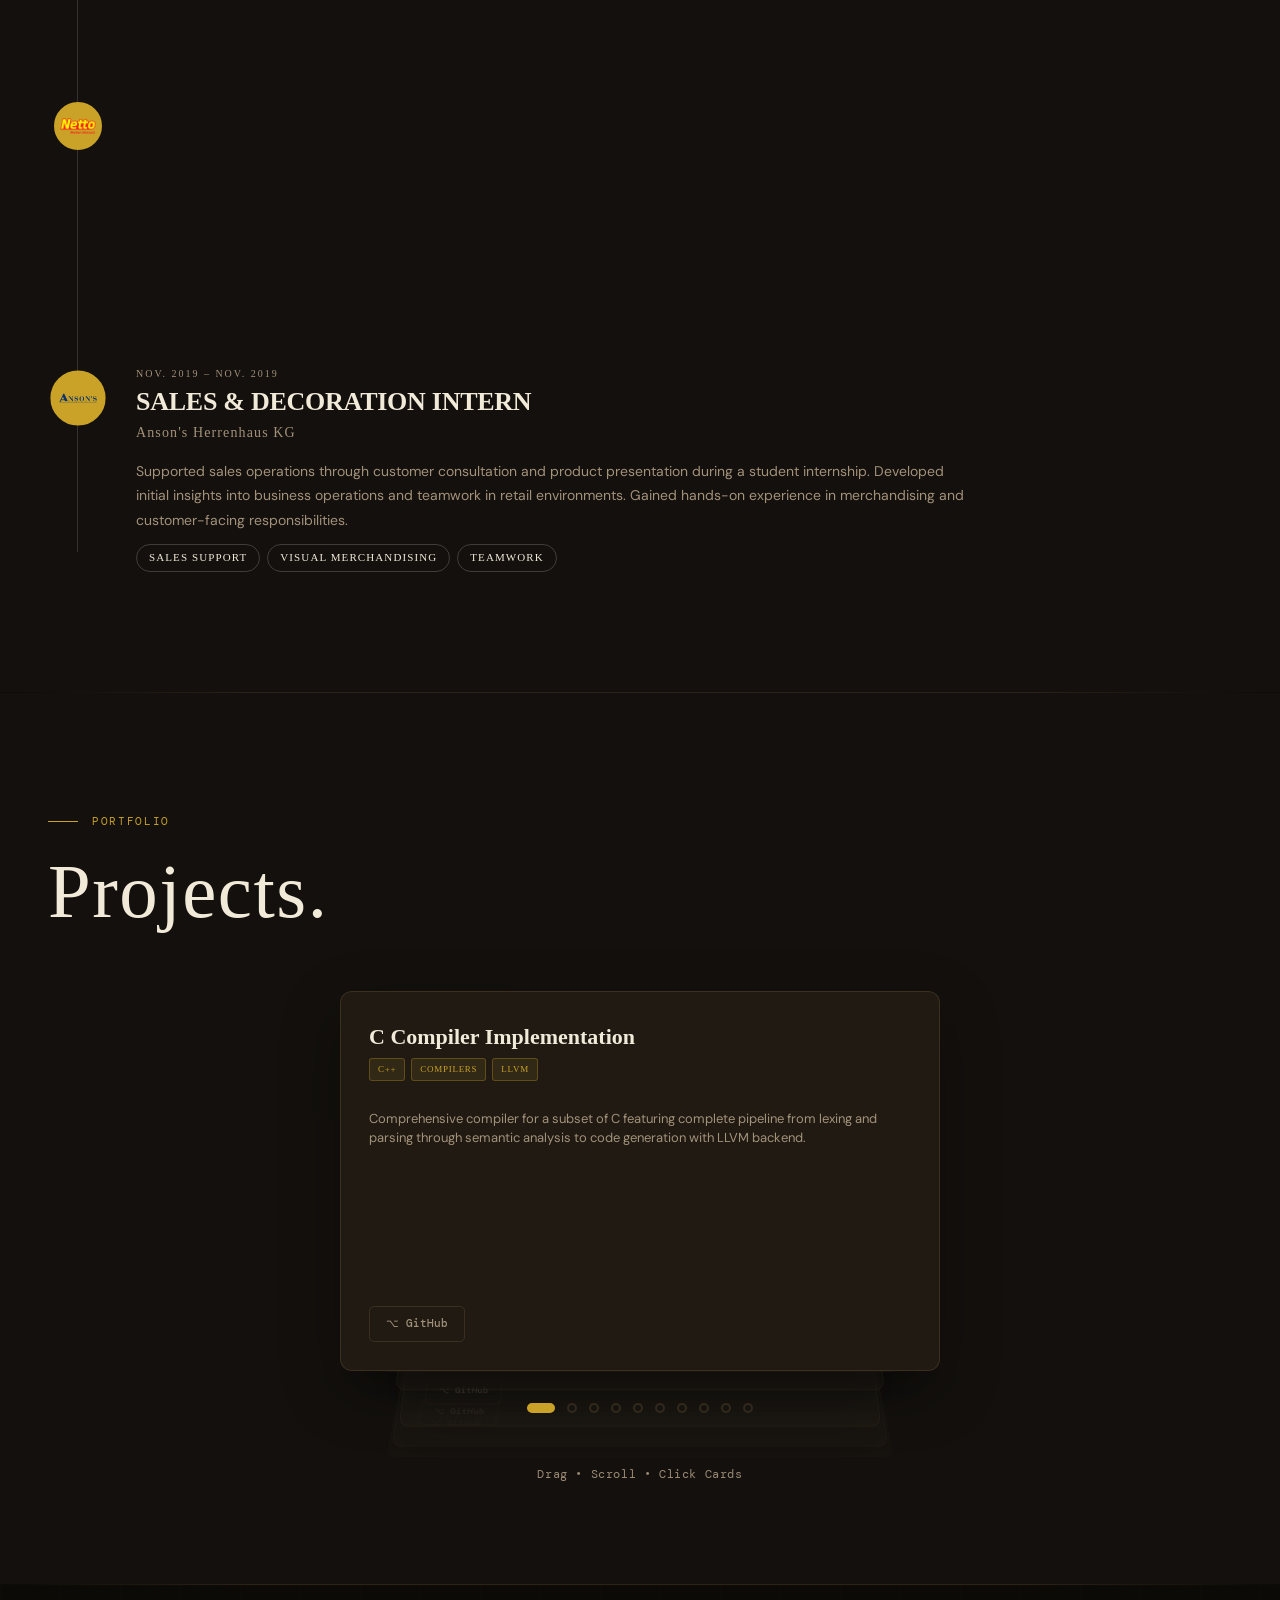
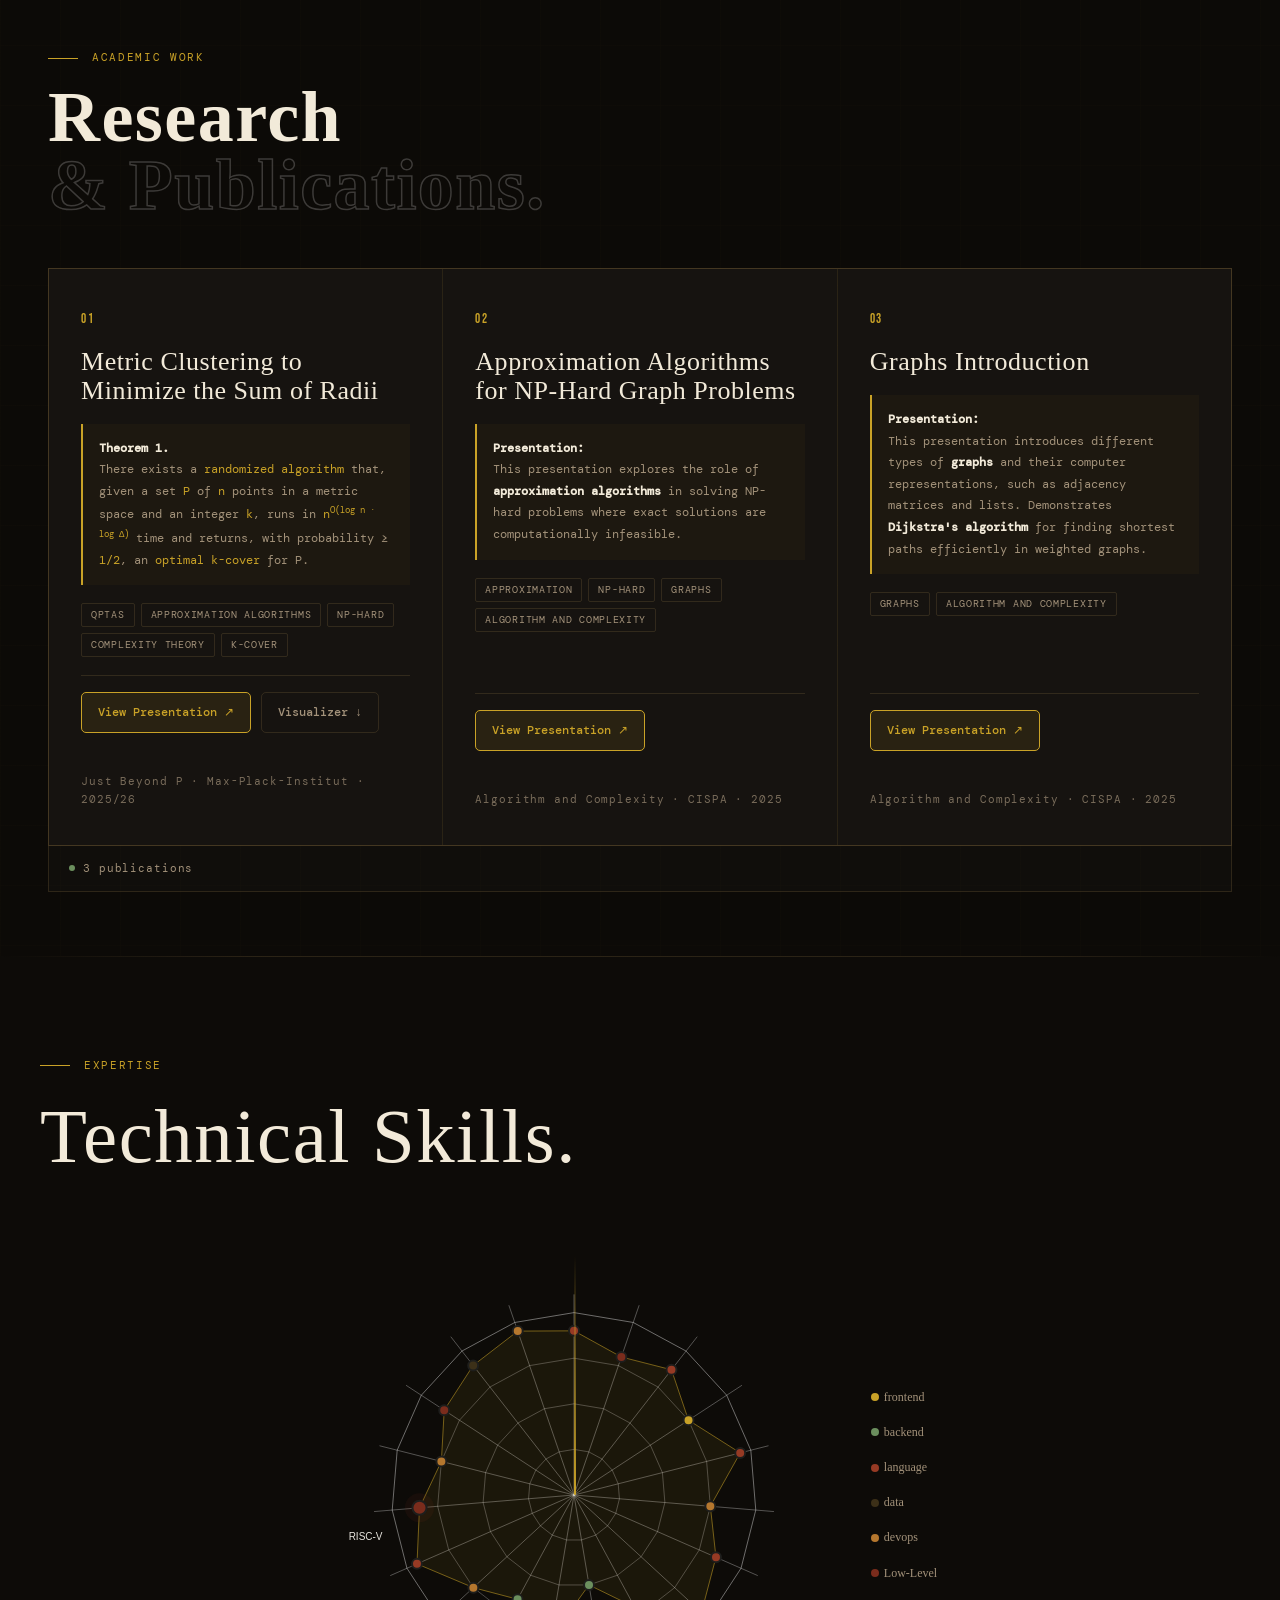
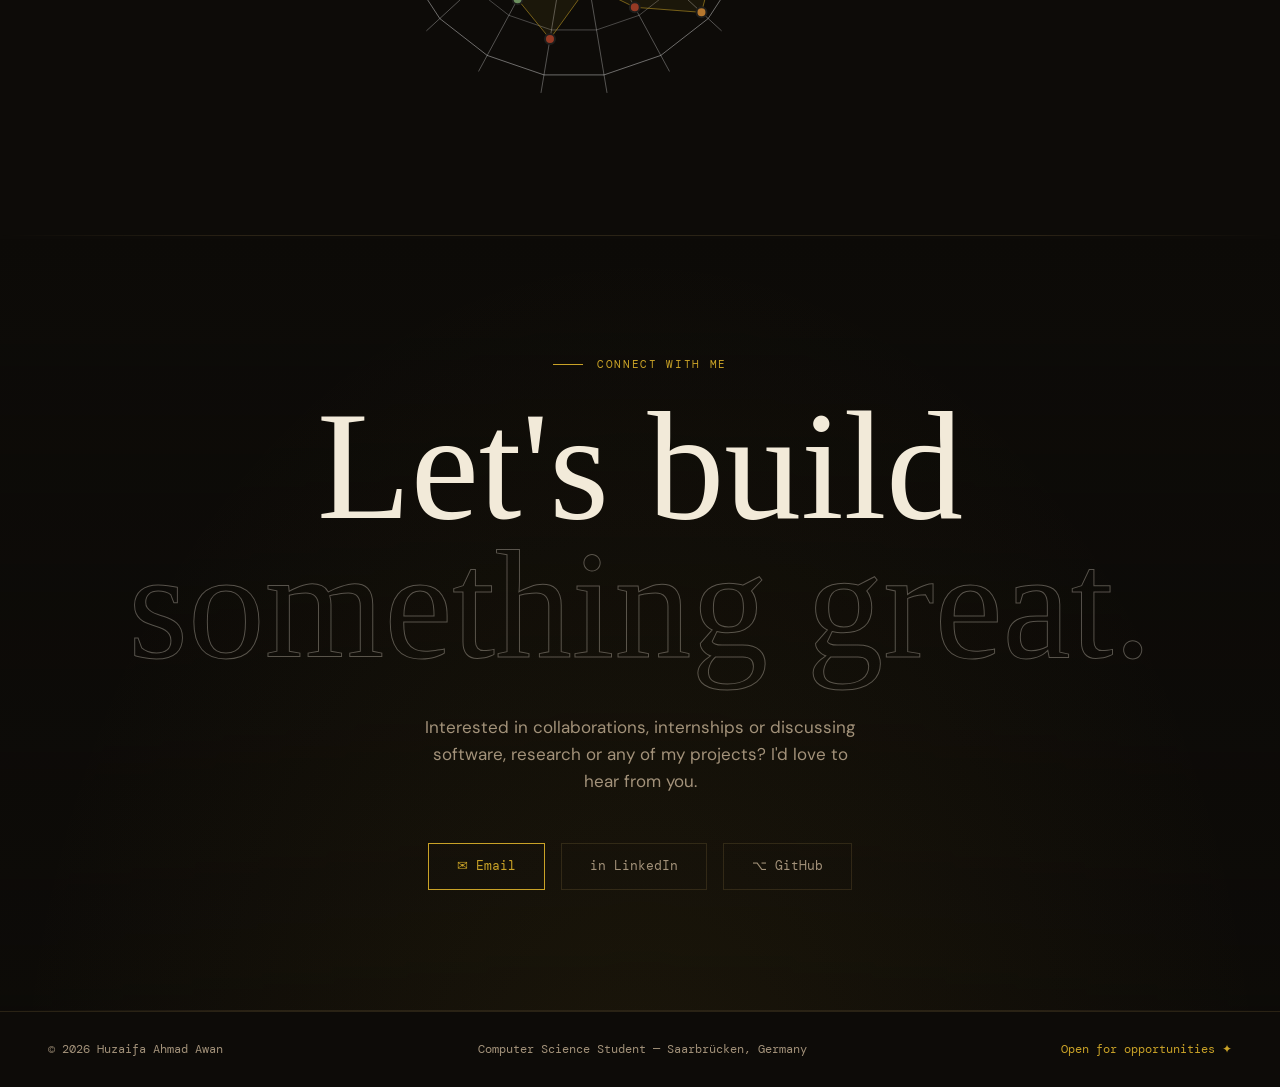
==== commit 2280fb81: "clean up" ====
--- a/index.html
+++ b/index.html
@@ -1,5149 +1,5353 @@
-<!DOCTYPE html>
-<html lang="en">
-
-<head>
-  <meta charset="UTF-8">
-  <meta name="viewport" content="width=device-width, initial-scale=1.0">
-  <title>Huzaifa Ahmad Awan — Computer Science Student</title>
-  <link rel="preconnect" href="https://fonts.googleapis.com">
-  <link
-    href="https://fonts.googleapis.com/css2?family=Bebas+Neue&family=DM+Sans:ital,wght@0,300;0,400;0,500;1,300&family=DM+Mono:wght@400;500&family=Playfair+Display:ital,wght@0,700;1,700&family=UnifrakturCook:wght@400&display=swap"
-    rel="stylesheet">
-  <style>
-    /* --- MOBILE NAV & HERO (from index_alternative.html) --- */
-    @media (max-width: 768px) {
-      .cursor, .cursor-ring { display: none !important; }
-      body { cursor: auto !important; }
-      a, button, .project-card-btn, .contact-link { cursor: pointer !important; }
-      html, body { max-width: 100vw; overflow-x: hidden; }
-      nav {
-        padding: 10px 16px;
-        gap: 8px;
-      }
-      nav > div:first-child {
-        display: flex;
-        flex-direction: column;
-        align-items: flex-start;
-        gap: 6px;
-        min-width: 0;
-        flex: 1;
-        width: 100%;
-      }
-      .nav-logo { margin-bottom: 2px; font-size: 20px; cursor: pointer; }
-      .nav-search {
-        order: 10;
-        flex: 1 1 40%;
-        width: 40vw;
-        max-width: 120px;
-        min-width: 60px;
-        margin: 0 auto 0 0;
-        display: flex !important;
-      }
-      .nav-secondary { display: none !important; }
-      .nav-links { display: none !important; }
-      .nav-github { display: none !important; }
-      .search-input { width: 100%; min-width: 0; font-size: 13px; }
-      nav > div:last-child {
-        display: flex;
-        gap: 8px;
-        align-items: center;
-        flex-shrink: 0;
-      }
-      .theme-toggle { width: 28px; height: 28px; cursor: pointer; }
-      .nav-cta { font-size: 10px; padding: 7px 10px; white-space: nowrap; cursor: pointer; }
-      .hero {
-        padding: 72px 16px 0 !important;
-        min-height: auto !important;
-        display: block !important;
-        grid-template-rows: unset !important;
-        position: static !important;
-        overflow: visible !important;
-      }
-      .hero-bg-text { display: none; }
-      .hero-wrapper {
-        display: flex !important;
-        flex-direction: column !important;
-        gap: 24px;
-        margin-bottom: 24px;
-      }
-      .hero-left { order: 1; }
-      .hero-badge-vertical { display: none !important; }
-      .hero-content > div:first-child { display: block !important; }
-      .hero-content {
-        padding: 20px 0 0;
-        max-width: 100%;
-      }
-      .hero-title {
-        font-size: clamp(38px, 11vw, 64px);
-        margin-top: 0;
-        margin-bottom: 16px;
-      }
-      .hero-sub {
-        font-size: 15px;
-        margin-bottom: 24px;
-        max-width: 100%;
-      }
-      .hero-actions { flex-wrap: wrap; gap: 10px; }
-      .btn-primary, .btn-ghost {
-        font-size: 12px;
-        padding: 11px 18px;
-        cursor: pointer;
-      }
-      .hero-right {
-        order: 2;
-        display: flex !important;
-        flex-direction: column !important;
-        gap: 12px;
-      }
-      .hero-right > * {
-        grid-column: unset !important;
-        grid-row: unset !important;
-        margin-top: 0 !important;
-      }
-      .profile-card { height: 76px; }
-      .profile-card h2 { font-size: clamp(20px, 6vw, 32px); }
-      .profile-image { aspect-ratio: 16/9; max-height: 220px; }
-      .carousel-container { display: none !important; }
-      .map-card { height: 84px; }
-      .map-address { top: 8px; left: 0; padding: 8px 14px; }
-      .map-address h3 { font-size: 16px; }
-      .map-coords { font-size: 10px; }
-      .map-local-time { font-size: 10px; }
-      .hero-bottom {
-        flex-direction: column;
-        align-items: flex-start;
-        gap: 16px;
-        padding: 20px 0;
-      }
-      .hero-stats { gap: 20px; flex-wrap: wrap; }
-      .hero-stat-n { font-size: 30px; }
-      .hero-scroll { align-self: flex-end; }
-      section { padding: 56px 16px !important; }
-      .section-title { font-size: clamp(34px, 9vw, 56px); margin-bottom: 32px; }
-      .about-grid { grid-template-columns: 1fr; gap: 28px; }
-      .about-text p { font-size: 15px; }
-      .pillar { padding: 18px 16px; }
-      .pillar-title { font-size: 18px; }
-      .services-grid { grid-template-columns: 1fr; }
-      .card-stack-container { gap: 20px; max-width: 100%; }
-      .card-stack { height: 420px; max-width: 100%; }
-      .project-card-inner { padding: 20px 16px 16px; }
-      .project-card-title { font-size: 18px; }
-      .project-card-desc { font-size: 12px; }
-      .project-card-footer { gap: 8px; flex-wrap: wrap; }
-      .project-card-btn { padding: 7px 12px; font-size: 10px; cursor: pointer !important; }
-      .project-card-logo { width: 80px; height: 80px; }
-      #education { padding: 56px 16px 72px !important; }
-      #experience { padding: 56px 16px 72px !important; }
-      .edu-header, .exp-header { flex-direction: column; gap: 6px; margin-bottom: 28px; }
-      .edu-header-title, .exp-header-title { font-size: clamp(30px, 8vw, 44px); }
-      .edu-desc, .exp-desc { font-size: 13px; }
-      .edu-entry, .exp-entry { grid-template-columns: 48px 1fr; gap: 0 16px; }
-      .edu-dot, .exp-dot { width: 38px; height: 38px; }
-      .edu-dot-logo, .exp-dot-logo { width: 28px; height: 28px; }
-      .rs { padding: 56px 16px; }
-      .rs-title { font-size: clamp(34px, 9vw, 56px); margin-bottom: 28px; }
-      .rs-grid { grid-template-columns: 1fr; }
-      .rs-card { padding: 24px 20px; }
-      .rs-card-title { font-size: 20px; }
-      .rs-theorem { font-size: 11px; padding: 10px 12px; }
-      .rs-btn { font-size: 11px; padding: 8px 12px; min-width: auto; }
-      #rw { max-width: 100%; }
-      .radar-section { padding: 56px 16px 72px; }
-      .contact-sub { font-size: 15px; padding: 0 8px; }
-      .contact-links { gap: 8px; padding: 0 8px; }
-      .contact-link { font-size: 11px; padding: 10px 14px; cursor: pointer; }
-      .contact-title { word-break: break-word; }
-      footer {
-        padding: 20px 16px;
-        flex-direction: column;
-        gap: 6px;
-        text-align: center;
-        align-items: center;
-      }
-    }
-    @media (max-width: 400px) {
-      .hero-title { font-size: 34px; }
-      .card-stack { height: 460px; }
-      .project-card-inner { padding: 16px 12px; }
-      .project-card-title { font-size: 16px; }
-      .contact-title { font-size: clamp(38px, 12vw, 52px); }
-      .hero-stats { gap: 14px; }
-      .map-address h3 { font-size: 13px; }
-    }
-
-    @media (max-width: 400px) {
-      .hero-title {
-        font-size: 24px !important;
-      }
-
-      .card-stack {
-        height: 520px !important;
-      }
-
-      .project-card-inner {
-        padding: 10px 4px 8px !important;
-      }
-
-      .project-card-title {
-        font-size: 13px !important;
-      }
-
-      .contact-title {
-        font-size: 28px !important;
-      }
-
-      .hero-stats {
-        gap: 8px !important;
-      }
-    }
-
-    :root {
-      --bg: #0c0c0e;
-      --surface: #111115;
-      --surface2: #18181f;
-      --border: rgba(255, 255, 255, 0.07);
-      --accent: #e8ff47;
-      --accent2: #47c8ff;
-      --text: #f0f0f5;
-      --muted: #7070a0;
-      --stroke: rgba(255, 255, 255, 0.3);
-      --display: 'Bebas Neue', sans-serif;
-      --body: 'DM Sans', sans-serif;
-      --mono: 'DM Mono', monospace;
-    }
-
-    :root.light-mode {
-      --bg: #f8f9fa;
-      --surface: #eff1f5;
-      --surface2: #e8ecf1;
-      --border: rgba(0, 0, 0, 0.1);
-      --accent: #20c997;
-      --accent2: #0ea5e9;
-      --text: #1a1a1e;
-      --muted: #5a5a7a;
-      --stroke: rgba(0, 0, 0, 0.15);
-    }
-
-    * {
-      margin: 0;
-      padding: 0;
-      box-sizing: border-box;
-    }
-
-    html {
-      scroll-behavior: smooth;
-    }
-
-    body {
-      background: var(--bg);
-      color: var(--text);
-      font-family: var(--body);
-      font-size: 16px;
-      line-height: 1.6;
-      overflow-x: hidden;
-      cursor: none;
-      transition: background-color 0.3s ease, color 0.3s ease;
-    }
-
-    /* Custom cursor */
-    .cursor {
-      position: fixed;
-      width: 10px;
-      height: 10px;
-      background: var(--accent);
-      border-radius: 50%;
-      pointer-events: none;
-      z-index: 9999;
-      transform: translate(-50%, -50%);
-      transition: transform 0.1s, width 0.2s, height 0.2s, background 0.2s;
-      mix-blend-mode: difference;
-    }
-
-    .cursor-ring {
-      position: fixed;
-      width: 36px;
-      height: 36px;
-      border: 1.5px solid var(--accent);
-      border-radius: 50%;
-      pointer-events: none;
-      z-index: 9998;
-      transform: translate(-50%, -50%);
-      transition: width 0.25s, height 0.25s, border-color 0.2s;
-      mix-blend-mode: difference;
-    }
-
-    .cursor.active {
-      width: 16px;
-      height: 16px;
-    }
-
-    .cursor-ring.active {
-      width: 50px;
-      height: 50px;
-      border-color: var(--accent2);
-    }
-
-    @media (max-width: 768px) {
-
-      .cursor,
-      .cursor-ring {
-        display: none;
-      }
-    }
-
-    /* Nav */
-    nav {
-      position: fixed;
-      top: 0;
-      left: 0;
-      right: 0;
-      z-index: 100;
-      display: flex;
-      align-items: center;
-      justify-content: space-between;
-      padding: 12px 48px;
-      backdrop-filter: blur(12px);
-      background: rgba(12, 12, 14, 0.7);
-      border-bottom: 1px solid var(--border);
-    }
-
-    .nav-logo {
-      font-family: var(--display);
-      font-size: 24px;
-      letter-spacing: 0.05em;
-      color: var(--text);
-      text-decoration: none;
-      transition: color 0.2s;
-      cursor: none;
-    }
-
-    .nav-logo:hover {
-      color: var(--accent);
-    }
-
-    .nav-logo span {
-      color: var(--accent);
-      transition: color 0.2s;
-    }
-
-    .nav-logo:hover span {
-      color: #fff;
-    }
-
-    :root.light-mode .nav-logo:hover span {
-      color: #000;
-    }
-
-    .nav-secondary {
-      display: flex;
-      gap: 24px;
-      list-style: none;
-      margin-left: 40px;
-    }
-
-    .nav-secondary a {
-      font-size: 12px;
-      font-weight: 500;
-      letter-spacing: 0.08em;
-      text-transform: uppercase;
-      color: var(--muted);
-      text-decoration: none;
-      transition: color 0.2s;
-      cursor: none;
-    }
-
-    .nav-secondary a:hover {
-      color: var(--text);
-    }
-
-    .external-indicator {
-      font-size: 10px;
-      margin-left: 6px;
-      display: inline-block;
-      transition: all 0.2s;
-    }
-
-    .nav-secondary a:hover .external-indicator {
-      color: var(--accent);
-    }
-
-    /* Arrow Box Styling */
-    .arrow-box {
-      display: inline-flex;
-      justify-content: center;
-      align-items: center;
-      margin-left: 8px;
-      transition: all 0.3s;
-    }
-
-    .arrow-box svg {
-      width: 14px;
-      height: 14px;
-      stroke: currentColor;
-      transition: transform 0.3s;
-    }
-
-    .nav-secondary a:hover .arrow-box svg {
-      transform: translate(2px, -2px);
-    }
-
-    .nav-links {
-      display: flex;
-      gap: 36px;
-      list-style: none;
-      flex: 1;
-      justify-content: center;
-      margin: 0;
-    }
-
-    .nav-links a {
-      font-size: 13px;
-      font-weight: 500;
-      letter-spacing: 0.08em;
-      text-transform: uppercase;
-      color: var(--muted);
-      text-decoration: none;
-      transition: color 0.2s;
-      cursor: none;
-    }
-
-    .nav-links a:hover {
-      color: var(--text);
-    }
-
-    .nav-cta {
-      font-family: var(--mono);
-      font-size: 12px;
-      padding: 9px 20px;
-      border: 1px solid var(--accent);
-      color: var(--accent);
-      text-decoration: none;
-      transition: background 0.2s, color 0.2s;
-      cursor: none;
-    }
-
-    .nav-cta:hover {
-      background: var(--accent);
-      color: #000;
-    }
-
-    .nav-github {
-      display: flex;
-      align-items: center;
-      justify-content: center;
-      color: var(--muted);
-      transition: color 0.2s;
-      cursor: none;
-    }
-
-    .nav-github:hover {
-      color: var(--accent);
-    }
-
-    /* Search Bar */
-    .nav-search {
-      position: relative;
-      display: flex;
-      align-items: center;
-      margin-right: 24px;
-    }
-
-    .search-input {
-      padding: 8px 12px;
-      border: 1px solid var(--border);
-      border-radius: 6px;
-      background: rgba(255, 255, 255, 0.05);
-      color: var(--text);
-      font-size: 13px;
-      font-family: var(--mono);
-      width: 200px;
-      transition: all 0.2s;
-      cursor: none;
-    }
-
-    .search-input::placeholder {
-      color: var(--muted);
-    }
-
-    .search-input:focus {
-      outline: none;
-      border-color: var(--accent);
-      background: rgba(255, 255, 255, 0.08);
-      box-shadow: 0 0 8px rgba(232, 255, 71, 0.2);
-    }
-
-    :root.light-mode .search-input {
-      background: rgba(0, 0, 0, 0.05);
-      color: rgba(0, 0, 0, 0.8);
-    }
-
-    :root.light-mode .search-input::placeholder {
-      color: rgba(0, 0, 0, 0.5);
-    }
-
-    :root.light-mode .search-input:focus {
-      background: rgba(0, 0, 0, 0.08);
-    }
-
-    .search-results {
-      position: absolute;
-      top: 100%;
-      left: 0;
-      right: 0;
-      background: var(--surface);
-      border: 1px solid var(--border);
-      border-top: none;
-      border-radius: 0 0 6px 6px;
-      max-height: 300px;
-      overflow-y: auto;
-      display: none;
-      z-index: 1000;
-      box-shadow: 0 8px 16px rgba(0, 0, 0, 0.3);
-    }
-
-    .search-results.active {
-      display: block;
-    }
-
-    .search-result-item {
-      padding: 12px 16px;
-      border-bottom: 1px solid var(--border);
-      cursor: pointer;
-      transition: background 0.2s;
-    }
-
-    .search-result-item:hover {
-      background: var(--surface2);
-      color: var(--accent);
-    }
-
-    .search-result-item:last-child {
-      border-bottom: none;
-    }
-
-    .search-result-label {
-      font-size: 11px;
-      color: var(--muted);
-      text-transform: uppercase;
-      letter-spacing: 0.05em;
-      margin-bottom: 4px;
-    }
-
-    .search-result-title {
-      font-size: 14px;
-      color: var(--text);
-    }
-
-    /* Theme toggle button - Vertical Pivot Design (Top-Only Display) */
-    .theme-toggle {
-      position: relative;
-      width: 32px;
-      height: 32px;
-      padding: 0;
-      border: none;
-      background: none;
-      cursor: none;
-      display: flex;
-      align-items: center;
-      justify-content: center;
-      margin: 0;
-      perspective: 1200px;
-    }
-
-    .theme-toggle-bg {
-      position: absolute;
-      inset: 0;
-      border-radius: 12px;
-      background: none;
-      transition: all 0.5s cubic-bezier(0.23, 1, 0.32, 1);
-      box-shadow: none;
-    }
-
-    :root.light-mode .theme-toggle-bg {
-      background: none;
-      box-shadow: none;
-    }
-
-    /* Rotation container - rotates around vertical axis */
-    .theme-toggle-rotator {
-      position: absolute;
-      width: 100%;
-      height: 100%;
-      display: flex;
-      flex-direction: column;
-      align-items: center;
-      justify-content: space-around;
-      transition: transform 0.9s cubic-bezier(0.34, 1.56, 0.64, 1);
-      transform-style: preserve-3d;
-    }
-
-    /* Light mode: No rotation - sun visible at top */
-    :root.light-mode .theme-toggle-rotator {
-      transform: rotateX(0deg);
-    }
-
-    /* Dark mode: Rotate 180° to bring moon to top */
-    :root:not(.light-mode) .theme-toggle-rotator {
-      transform: rotateX(180deg);
-    }
-
-    /* Sun icon - positioned above center */
-    .theme-toggle-icon.sun {
-      position: absolute;
-      width: 32px;
-      height: 32px;
-      display: flex;
-      align-items: center;
-      justify-content: center;
-      font-size: 24px;
-      color: #ffd700;
-      text-shadow: 0 0 10px rgba(255, 215, 0, 0.6);
-      filter: drop-shadow(0 0 10px rgba(255, 215, 0, 0.5));
-      top: 0;
-      transition: opacity 0.4s ease;
-      z-index: 2;
-    }
-
-    /* Light mode: Sun visible */
-    :root.light-mode .theme-toggle-icon.sun {
-      opacity: 1;
-    }
-
-    /* Dark mode: Sun hidden */
-    :root:not(.light-mode) .theme-toggle-icon.sun {
-      opacity: 0;
-    }
-
-    .theme-toggle:hover .theme-toggle-icon.sun {
-      filter: drop-shadow(0 0 12px rgba(255, 215, 0, 0.7));
-    }
-
-    /* Moon icon - positioned below center */
-    .theme-toggle-icon.moon {
-      position: absolute;
-      width: 32px;
-      height: 32px;
-      display: flex;
-      align-items: center;
-      justify-content: center;
-      font-size: 24px;
-      color: #e8e8ff;
-      text-shadow: 0 0 10px rgba(232, 232, 255, 0.5);
-      filter: drop-shadow(0 0 10px rgba(232, 232, 255, 0.4));
-      bottom: 0;
-      transition: opacity 0.4s ease;
-      z-index: 2;
-    }
-
-    /* Light mode: Moon hidden */
-    :root.light-mode .theme-toggle-icon.moon {
-      opacity: 0;
-    }
-
-    /* Dark mode: Moon visible */
-    :root:not(.light-mode) .theme-toggle-icon.moon {
-      opacity: 1;
-    }
-
-    .theme-toggle:hover .theme-toggle-icon.moon {
-      filter: drop-shadow(0 0 12px rgba(232, 232, 255, 0.7));
-    }
-
-    /* Outer glow effect */
-    .theme-toggle::before {
-      content: '';
-      position: absolute;
-      inset: -6px;
-      border-radius: 16px;
-      background: none;
-      transition: all 0.6s ease;
-      z-index: -1;
-    }
-
-    :root.light-mode .theme-toggle::before {
-      background: none;
-    }
-
-    .theme-toggle:hover .theme-toggle-bg {
-      box-shadow: none;
-    }
-
-    :root.light-mode .theme-toggle:hover .theme-toggle-bg {
-      box-shadow: none;
-    }
-
-    /* Intro Screen */
-    .intro-screen {
-      position: fixed;
-      top: 0;
-      left: 0;
-      width: 100%;
-      height: 100%;
-      background: #0b0b0d;
-      z-index: 10000;
-      display: flex;
-      align-items: center;
-      justify-content: center;
-      overflow: hidden;
-    }
-
-    .intro-screen.exit {
-      animation: introExit 0.9s cubic-bezier(0.76, 0, 0.24, 1) 0.2s forwards;
-    }
-
-    @keyframes introExit {
-      0% {
-        clip-path: inset(0 0 0 0);
-        opacity: 1;
-      }
-
-      100% {
-        clip-path: inset(0 0 100% 0);
-        opacity: 1;
-      }
-    }
-
-    /* Intro background grid */
-    .intro-grid {
-      position: absolute;
-      inset: 0;
-      background-image:
-        linear-gradient(rgba(255, 255, 255, 0.03) 1px, transparent 1px),
-        linear-gradient(90deg, rgba(255, 255, 255, 0.03) 1px, transparent 1px);
-      background-size: 60px 60px;
-      pointer-events: none;
-    }
-
-    /* Intro noise overlay */
-    .intro-noise {
-      position: absolute;
-      inset: 0;
-      background-image: url("data:image/svg+xml,%3Csvg viewBox='0 0 200 200' xmlns='http://www.w3.org/2000/svg'%3E%3Cfilter id='n'%3E%3CfeTurbulence type='fractalNoise' baseFrequency='.75' numOctaves='4' stitchTiles='stitch'/%3E%3C/filter%3E%3Crect width='100%25' height='100%25' filter='url(%23n)' opacity='.04'/%3E%3C/svg%3E");
-      opacity: 0.5;
-      pointer-events: none;
-    }
-
-    .intro-layout {
-      position: relative;
-      z-index: 2;
-      text-align: center;
-      display: flex;
-      flex-direction: column;
-      align-items: center;
-      gap: 0;
-    }
-
-    /* Corner labels */
-    .intro-corner {
-      position: absolute;
-      font-family: var(--display);
-      font-size: 10px;
-      letter-spacing: 0.15em;
-      text-transform: uppercase;
-      color: rgba(255, 255, 255, 0.2);
-      opacity: 0;
-      animation: fadeIn 0.5s 1.4s ease forwards;
-    }
-
-    .intro-corner.tl {
-      top: 32px;
-      left: 40px;
-    }
-
-    .intro-corner.tr {
-      top: 32px;
-      right: 40px;
-    }
-
-    .intro-corner.bl {
-      bottom: 52px;
-      left: 40px;
-    }
-
-    .intro-name {
-      font-family: var(--display);
-      font-weight: 900;
-      font-size: clamp(64px, 10vw, 128px);
-      line-height: 0.88;
-      letter-spacing: -0.02em;
-      text-transform: uppercase;
-      color: #fff;
-      overflow: hidden;
-    }
-
-    .intro-name-letter {
-      display: inline-block;
-      transform: translateY(110%);
-      animation: charUp 0.6s cubic-bezier(0.22, 1, 0.36, 1) forwards;
-    }
-
-    .intro-name-letter.space {
-      margin-right: 0.3em;
-    }
-
-    @keyframes charUp {
-      to {
-        transform: translateY(0);
-      }
-    }
-
-    .intro-divider {
-      width: 0;
-      height: 1px;
-      background: rgba(255, 255, 255, 0.15);
-      margin: 18px auto;
-      animation: expandLine 0.6s 0.9s ease forwards;
-    }
-
-    @keyframes expandLine {
-      to {
-        width: 120px;
-      }
-    }
-
-    .intro-subtitle {
-      font-family: var(--mono);
-      font-size: clamp(13px, 1.6vw, 17px);
-      letter-spacing: 0.28em;
-      text-transform: uppercase;
-      color: rgba(255, 255, 255, 0.38);
-      margin-top: 22px;
-      opacity: 0;
-      animation: fadeIn 0.5s 1.1s ease forwards;
-    }
-
-    @keyframes fadeIn {
-      to {
-        opacity: 1;
-      }
-    }
-
-    /* Loader bar */
-    .intro-loader {
-      position: absolute;
-      bottom: 48px;
-      left: 50%;
-      transform: translateX(-50%);
-      width: 200px;
-      z-index: 3;
-    }
-
-    .intro-loader-track {
-      width: 100%;
-      height: 1px;
-      background: rgba(255, 255, 255, 0.1);
-    }
-
-    .intro-loader-fill {
-      height: 100%;
-      background: #fff;
-      width: 0;
-      animation: loadFill 1.8s cubic-bezier(0.4, 0, 0.2, 1) 0.3s forwards;
-    }
-
-    @keyframes loadFill {
-      to {
-        width: 100%;
-      }
-    }
-
-    .intro-loader-pct {
-      font-family: var(--mono);
-      font-size: 11px;
-      letter-spacing: 0.15em;
-      color: rgba(255, 255, 255, 0.3);
-      margin-top: 8px;
-      text-align: right;
-    }
-
-    /* Hero */
-    .hero {
-      min-height: 100vh;
-      display: grid;
-      grid-template-rows: 1fr auto;
-      padding: 0 48px;
-      padding-top: 100px;
-      position: relative;
-      overflow: hidden;
-    }
-
-    .hero-bg-text {
-      position: absolute;
-      bottom: -60px;
-      left: -10px;
-      font-family: var(--display);
-      font-size: clamp(120px, 20vw, 260px);
-      line-height: 1;
-      color: rgba(255, 255, 255, 0.025);
-      pointer-events: none;
-      user-select: none;
-      white-space: nowrap;
-    }
-
-    .hero-content {
-      display: flex;
-      flex-direction: column;
-      justify-content: center;
-      max-width: 900px;
-      padding: 0px 0 40px;
-      animation: fadeUp 0.8s ease both;
-    }
-
-    @keyframes fadeUp {
-      from {
-        opacity: 0;
-        transform: translateY(30px);
-      }
-
-      to {
-        opacity: 1;
-        transform: translateY(0);
-      }
-    }
-
-    .hero-badge {
-      display: inline-flex;
-      align-items: center;
-      gap: 8px;
-      font-family: var(--mono);
-      font-size: 12px;
-      letter-spacing: 0.1em;
-      color: var(--accent);
-      margin-bottom: 28px;
-      animation: fadeUp 0.8s 0.1s ease both;
-    }
-
-    :root.light-mode .hero-badge span {
-      color: #ffd700 !important;
-      text-shadow: 0 0 8px rgba(255, 215, 0, 0.4), 0 0 16px rgba(255, 215, 0, 0.2);
-    }
-
-    .badge-dot {
-      width: 8px;
-      height: 8px;
-      background: #10b981;
-      border-radius: 50%;
-      animation: pulse 2s infinite;
-    }
-
-    :root.light-mode .badge-dot {
-      background: #ffd700;
-      box-shadow: 0 0 8px rgba(255, 215, 0, 0.4), 0 0 12px rgba(255, 215, 0, 0.2);
-    }
-
-    @keyframes pulse {
-
-      0%,
-      100% {
-        opacity: 1;
-        transform: scale(1)
-      }
-
-      50% {
-        opacity: 0.4;
-        transform: scale(0.8)
-      }
-    }
-
-    .hero-badge-vertical {
-      display: flex;
-      flex-direction: column;
-      align-items: center;
-      gap: 12px;
-      font-family: var(--mono);
-      font-size: 17px;
-      letter-spacing: 0.1em;
-      animation: fadeUp 0.8s 0.1s ease both;
-      margin-top: -50px;
-    }
-
-    .hero-badge-vertical span {
-      line-height: 1.4;
-      white-space: nowrap;
-    }
-
-    :root.light-mode .hero-badge-vertical span {
-      color: #ffd700 !important;
-      text-shadow: 0 0 8px rgba(255, 215, 0, 0.4), 0 0 16px rgba(255, 215, 0, 0.2);
-    }
-
-    .hero-title {
-      font-family: var(--display);
-      font-size: clamp(64px, 10vw, 130px);
-      line-height: 0.95;
-      letter-spacing: -0.01em;
-      margin-bottom: 32px;
-      margin-top: -20px;
-      animation: fadeUp 0.8s 0.2s ease both;
-    }
-
-    .hero-title .line {
-      display: block;
-    }
-
-    .hero-title .accent {
-      color: var(--accent);
-    }
-
-    .hero-title .stroke {
-      -webkit-text-stroke: 2px var(--stroke);
-      color: transparent;
-    }
-
-    .hero-sub {
-      font-size: 18px;
-      font-weight: 300;
-      color: var(--muted);
-      max-width: 500px;
-      margin-bottom: 48px;
-      animation: fadeUp 0.8s 0.3s ease both;
-      line-height: 1.7;
-    }
-
-    .hero-sub strong {
-      color: var(--text);
-      font-weight: 500;
-    }
-
-    .hero-actions {
-      display: flex;
-      gap: 16px;
-      align-items: center;
-      animation: fadeUp 0.8s 0.4s ease both;
-    }
-
-    .btn-primary {
-      font-family: var(--mono);
-      font-size: 13px;
-      font-weight: 500;
-      padding: 14px 32px;
-      background: var(--accent);
-      color: #000;
-      text-decoration: none;
-      transition: transform 0.2s, box-shadow 0.2s;
-      display: inline-flex;
-      align-items: center;
-      gap: 10px;
-      border: none;
-      cursor: none;
-    }
-
-    .btn-primary:hover {
-      transform: translateY(-2px);
-      box-shadow: 0 12px 40px rgba(232, 255, 71, 0.3);
-    }
-
-    .btn-ghost {
-      font-family: var(--mono);
-      font-size: 13px;
-      padding: 14px 32px;
-      border: 1px solid var(--border);
-      color: var(--muted);
-      text-decoration: none;
-      transition: border-color 0.2s, color 0.2s;
-      cursor: none;
-    }
-
-    .btn-ghost:hover {
-      border-color: var(--text);
-      color: var(--text);
-    }
-
-    .hero-bottom {
-      display: flex;
-      align-items: center;
-      justify-content: space-between;
-      padding: 28px 0;
-      border-top: 1px solid var(--border);
-      animation: fadeUp 0.8s 0.5s ease both;
-    }
-
-    .hero-stats {
-      display: flex;
-      gap: 48px;
-    }
-
-    .hero-stat-n {
-      font-family: var(--display);
-      font-size: 40px;
-      color: var(--text);
-    }
-
-    .hero-stat-l {
-      font-size: 11px;
-      font-weight: 500;
-      letter-spacing: 0.1em;
-      text-transform: uppercase;
-      color: var(--muted);
-    }
-
-    .hero-scroll {
-      display: flex;
-      align-items: center;
-      gap: 10px;
-      font-family: var(--mono);
-      font-size: 11px;
-      color: var(--muted);
-      letter-spacing: 0.1em;
-      text-transform: uppercase;
-    }
-
-    .scroll-line {
-      width: 40px;
-      height: 1px;
-      background: var(--muted);
-      position: relative;
-      overflow: hidden;
-    }
-
-    .scroll-line::after {
-      content: '';
-      position: absolute;
-      top: 0;
-      left: -100%;
-      width: 100%;
-      height: 100%;
-      background: var(--accent);
-      animation: scrollLine 2s infinite;
-    }
-
-    @keyframes scrollLine {
-      0% {
-        left: -100%
-      }
-
-      100% {
-        left: 100%
-      }
-    }
-
-    /* Hero Wrapper - Two Column Layout */
-    .hero-wrapper {
-      display: grid;
-      grid-template-columns: 1fr 1fr;
-      gap: 80px;
-      align-items: flex-start;
-      width: 100%;
-      margin-bottom: 60px;
-    }
-
-    .hero-left {
-      display: flex;
-      flex-direction: column;
-      justify-content: center;
-    }
-
-    .hero-right {
-      display: grid;
-      grid-template-columns: 45% 1fr;
-      grid-template-rows: auto auto auto;
-      gap: 20px;
-      padding-top: -20px;
-    }
-
-    .hero-right>.profile-card {
-      grid-column: 1 / -1;
-      grid-row: 1;
-    }
-
-    .hero-right>.profile-image {
-      grid-column: 1;
-      grid-row: 2;
-    }
-
-    .hero-right>.carousel-container {
-      grid-column: 2;
-      grid-row: 2;
-    }
-
-    .hero-right>div:nth-child(2) {
-      grid-column: 1;
-      grid-row: 2;
-    }
-
-    .hero-right>.map-card {
-      grid-column: 2;
-      grid-row: 3;
-      margin-top: -120px;
-    }
-
-    /* Profile Card - Name */
-    .profile-card {
-      background-image: url('Pictures/carpet.jpeg');
-      background-size: cover;
-      background-position: center;
-      border: 1px solid var(--border);
-      border-radius: 8px;
-      padding: 16px 12px;
-      text-align: center;
-      height: 110px;
-      display: flex;
-      align-items: center;
-      justify-content: center;
-      transition: all 0.3s ease;
-      position: relative;
-      overflow: visible;
-      perspective: 1000px;
-    }
-
-    :root.light-mode .profile-card {
-      background-image: url('Pictures/blue_carpet.jpeg');
-    }
-
-    .profile-card::before {
-      content: '';
-      position: absolute;
-      top: 0;
-      left: 0;
-      right: 0;
-      bottom: 0;
-      background: rgba(0, 0, 0, 0.2);
-      pointer-events: none;
-      transition: all 0.3s ease;
-    }
-
-    .profile-card:hover {
-      border-color: var(--accent);
-      box-shadow: 0 0 20px rgba(232, 255, 71, 0.35);
-    }
-
-    .profile-card:hover::before {
-      background: rgba(0, 0, 0, 0.15);
-    }
-
-    :root.light-mode .profile-card:hover {
-      border-color: var(--accent);
-      box-shadow: 0 0 20px rgba(32, 201, 151, 0.2);
-    }
-
-    .profile-card h2 {
-      font-family: 'Playfair Display', serif;
-      font-size: clamp(30px, 6vw, 50px);
-      color: transparent;
-      -webkit-text-stroke: 1.5px rgba(245, 241, 232, 1);
-      font-weight: 700;
-      letter-spacing: 0.08em;
-      margin: 0;
-      position: relative;
-      z-index: 1;
-      text-shadow: none;
-      font-style: italic;
-      text-transform: uppercase;
-      line-height: 1.1;
-      transition: all 0.4s ease;
-      display: flex;
-      flex-direction: column;
-      gap: 4px;
-    }
-
-    .profile-card h2 span {
-      display: block;
-    }
-
-    .profile-card:hover h2 {
-      color: var(--accent);
-      -webkit-text-stroke: 0px;
-      opacity: 1;
-      text-shadow: 0 2px 8px rgba(0, 0, 0, 0.4),
-        0 0 30px rgba(218, 165, 32, 0.2);
-    }
-
-    :root.light-mode .profile-card:hover h2 {
-      color: var(--accent);
-      -webkit-text-stroke: 0px;
-      opacity: 1;
-    }
-
-    /* Profile Image */
-    .profile-image {
-      width: 100%;
-      aspect-ratio: 4 / 5;
-      border-radius: 8px;
-      overflow: hidden;
-      background: transparent;
-      transition: all 0.3s ease;
-    }
-
-    .profile-image img {
-      width: 100%;
-      height: 100%;
-      object-fit: cover;
-      object-position: center;
-      transition: all 0.3s ease;
-      cursor: pointer;
-    }
-
-    .profile-image img:hover {
-      filter: brightness(1.15) saturate(1.1);
-      transform: scale(1.02);
-    }
-
-    /* Aquarium Icon Link */
-    /* Location Card with Canvas */
-    .map-card {
-      position: relative;
-      width: 100%;
-      height: 100px;
-      border-radius: 8px;
-      overflow: hidden;
-      border: 1px solid var(--border);
-      transition: all 0.3s ease;
-    }
-
-    .map-card:hover {
-      border-color: var(--accent);
-      box-shadow: 0 0 20px rgba(232, 255, 71, 0.35);
-    }
-
-    :root.light-mode .map-card:hover {
-      border-color: var(--accent);
-      box-shadow: 0 0 20px rgba(32, 201, 151, 0.25);
-    }
-
-    .map-card img {
-      width: 100%;
-      height: 100%;
-      display: block;
-      object-fit: cover;
-    }
-
-    :root.light-mode .map-card {
-      background-image: url('Pictures/map_light.jpeg');
-      background-size: cover;
-      background-position: center;
-    }
-
-    :root.light-mode .map-card img {
-      opacity: 0;
-    }
-
-    .map-address {
-      position: absolute;
-      top: 16px;
-      left: -22px;
-      right: 0;
-      background: linear-gradient(to bottom, rgba(0, 0, 0, 0.6), rgba(0, 0, 0, 0.2));
-      padding: 16px 20px 16px 28px;
-      text-align: left;
-    }
-
-    .map-address h3 {
-      font-family: var(--display);
-      font-size: 24px;
-      font-weight: 700;
-      color: #F5F1E8;
-      margin: 0;
-      padding: 0;
-      text-transform: uppercase;
-      letter-spacing: 0.5px;
-      line-height: 1;
-    }
-
-    .map-coords {
-      font-family: var(--mono);
-      font-size: 13px;
-      color: #D4D1C8;
-      margin: 2px 0 2px 0;
-      padding: 0;
-    }
-
-    .map-local-time {
-      font-family: var(--mono);
-      font-size: 12px;
-      color: var(--accent);
-      font-weight: 500;
-      margin: 0;
-      padding: 0;
-    }
-
-    :root.light-mode .map-local-time {
-      color: #700303;
-    }
-
-    /* Radar Sweep Animation */
-    .map-radar-line {
-      position: absolute;
-      top: 0;
-      left: 0;
-      width: 2px;
-      height: 100%;
-      background: linear-gradient(to right, transparent, #10b981, transparent);
-      box-shadow: 0 0 12px #10b981, 0 0 24px rgba(16, 185, 129, 0.4);
-      animation: radarSweep 4s linear infinite;
-      z-index: 1;
-    }
-
-    :root.light-mode .map-radar-line {
-      background: linear-gradient(to right, transparent, #47C8FF, transparent);
-      box-shadow: 0 0 12px #47C8FF, 0 0 24px rgba(71, 200, 255, 0.4);
-    }
-
-    @keyframes radarSweep {
-      0% {
-        left: -2px;
-      }
-
-      100% {
-        left: 100%;
-      }
-    }
-
-    /* Carousel */
-    .carousel-container {
-      position: relative;
-      width: 100%;
-      height: 300px;
-      overflow: hidden;
-      border: none;
-      border-radius: 0;
-      background: transparent;
-      margin-top: -50px;
-    }
-
-    .carousel-track {
-      display: flex;
-      gap: 0;
-      padding: 12px;
-      align-items: center;
-      justify-content: center;
-      height: 100%;
-      transition: transform 0.5s ease;
-    }
-
-    .carousel-item {
-      flex-shrink: 0;
-      border-radius: 6px;
-      overflow: hidden;
-      border: 1px solid var(--border);
-      transition: all 0.5s ease;
-      display: flex;
-      align-items: center;
-      justify-content: center;
-      background: var(--bg);
-      order: 1;
-    }
-
-    .carousel-item.prev {
-      width: 80px;
-      height: 100px;
-      opacity: 0.6;
-      order: 0;
-      filter: blur(1px);
-      z-index: 0;
-      margin-right: -60px;
-    }
-
-    .carousel-item.current {
-      width: 140px;
-      height: 160px;
-      opacity: 1;
-      border-color: var(--border);
-      box-shadow: none;
-      order: 1;
-      z-index: 1;
-      transition: all 0.3s ease;
-    }
-
-    .carousel-container:hover .carousel-item.current {
-      border-color: var(--accent);
-      box-shadow: 0 0 20px rgba(232, 255, 71, 0.2);
-    }
-
-    .carousel-item.next {
-      width: 80px;
-      height: 100px;
-      opacity: 0.6;
-      order: 2;
-      filter: blur(1px);
-      z-index: 0;
-      margin-left: -60px;
-    }
-
-    .carousel-item img,
-    .carousel-item video {
-      width: 100%;
-      height: 100%;
-      object-fit: cover;
-      pointer-events: none;
-    }
-
-    .carousel-item video::-webkit-media-controls {
-      display: none !important;
-    }
-
-    .carousel-item video::-webkit-media-controls-panel {
-      display: none !important;
-    }
-
-    .carousel-item video::-moz-media-controls {
-      display: none !important;
-    }
-
-    /* Sections */
-    section {
-      padding: 120px 48px;
-    }
-
-    .section-label {
-      font-family: var(--mono);
-      font-size: 11px;
-      letter-spacing: 0.15em;
-      text-transform: uppercase;
-      color: var(--accent);
-      display: flex;
-      align-items: center;
-      gap: 14px;
-      margin-bottom: 24px;
-      cursor: default;
-      transition: all 0.3s ease;
-    }
-
-    .section-label::before {
-      content: '';
-      flex: 0 0 30px;
-      height: 1px;
-      background: var(--accent);
-      transition: all 0.3s ease;
-    }
-
-    .section-label:hover {
-      gap: 20px;
-    }
-
-    .section-label:hover::before {
-      flex-basis: 50px;
-    }
-
-    .section-title {
-      font-family: var(--display);
-      font-size: clamp(48px, 6vw, 84px);
-      line-height: 1;
-      letter-spacing: 0.02em;
-      margin-bottom: 60px;
-    }
-
-    #typing-text {
-      display: inline-block;
-      min-width: 1ch;
-      height: 1.2em;
-      overflow: hidden;
-      vertical-align: text-bottom;
-    }
-
-    /* About */
-    .about {
-      background: var(--surface);
-    }
-
-    .about-grid {
-      display: grid;
-      grid-template-columns: 1fr 1fr;
-      gap: 80px;
-      align-items: start;
-    }
-
-    .about-text p {
-      color: var(--muted);
-      line-height: 1.9;
-      margin-bottom: 20px;
-      font-size: 17px;
-    }
-
-    .about-text p strong {
-      color: var(--text);
-    }
-
-    .about-pillars {
-      display: flex;
-      flex-direction: column;
-      gap: 1px;
-    }
-
-    .pillar {
-      padding: 28px 32px;
-      background: var(--surface2);
-      border-left: 3px solid transparent;
-      transition: border-color 0.2s, background 0.2s;
-      cursor: default;
-    }
-
-    .pillar:hover {
-      border-left-color: var(--accent);
-      background: rgba(232, 255, 71, 0.04);
-    }
-
-    .pillar-title {
-      font-family: var(--display);
-      font-size: 22px;
-      margin-bottom: 6px;
-    }
-
-    .pillar-text {
-      font-size: 14px;
-      color: var(--muted);
-    }
-
-    /* Services/Skills */
-    .services-grid {
-      display: grid;
-      grid-template-columns: repeat(3, 1fr);
-      gap: 1px;
-      background: var(--border);
-    }
-
-    .service {
-      background: var(--bg);
-      padding: 40px 36px;
-      position: relative;
-      overflow: hidden;
-      transition: background 0.3s;
-    }
-
-    .service::before {
-      content: '';
-      position: absolute;
-      top: 0;
-      left: 0;
-      width: 100%;
-      height: 3px;
-      background: var(--accent);
-      transform: scaleX(0);
-      transform-origin: left;
-      transition: transform 0.3s;
-    }
-
-    .service:hover {
-      background: var(--surface);
-    }
-
-    .service:hover::before {
-      transform: scaleX(1);
-    }
-
-    .service-num {
-      font-family: var(--mono);
-      font-size: 12px;
-      color: var(--accent);
-      letter-spacing: 0.1em;
-      margin-bottom: 24px;
-    }
-
-    .service-title {
-      font-family: var(--display);
-      font-size: 30px;
-      margin-bottom: 12px;
-    }
-
-    .service-text {
-      font-size: 14px;
-      color: var(--muted);
-      line-height: 1.8;
-    }
-
-    .service-tags {
-      display: flex;
-      flex-wrap: wrap;
-      gap: 8px;
-      margin-top: 20px;
-    }
-
-    .tag {
-      font-family: var(--mono);
-      font-size: 11px;
-      padding: 4px 10px;
-      border: 1px solid var(--border);
-      color: var(--muted);
-      transition: border-color 0.2s, color 0.2s;
-    }
-
-    .service:hover .tag {
-      border-color: rgba(232, 255, 71, 0.3);
-      color: var(--text);
-    }
-
-    /* Projects */
-    .projects {
-      background: var(--surface);
-      padding-bottom: 100px;
-    }
-
-    /* 3D Card Stack */
-    .card-stack-container {
-      perspective: 1200px;
-      display: flex;
-      flex-direction: column;
-      align-items: center;
-      gap: 32px;
-      max-width: 700px;
-      margin: 0 auto;
-    }
-
-    .card-stack {
-      position: relative;
-      width: 100%;
-      max-width: 600px;
-      height: 380px;
-      perspective: 1200px;
-    }
-
-    .project-card {
-      position: absolute;
-      width: 100%;
-      height: 100%;
-      left: 50%;
-      top: 50%;
-      transform-origin: center center;
-      transform: translate(-50%, -50%) rotateX(0deg) rotateY(0deg) rotateZ(0deg) translateZ(0px);
-      transition: transform 0.5s cubic-bezier(0.25, 0.8, 0.25, 1);
-      user-select: none;
-    }
-
-
-
-    .project-card-inner {
-      width: 100%;
-      height: 100%;
-      background: var(--surface2);
-      border: 1px solid var(--border);
-      border-radius: 12px;
-      padding: 32px 28px 28px;
-      display: flex;
-      flex-direction: column;
-      gap: 16px;
-      overflow: hidden;
-      position: relative;
-      box-shadow: 0 20px 60px rgba(0, 0, 0, 0.3);
-      transition: all 0.3s ease;
-    }
-
-    .project-card:hover .project-card-inner {
-      border-color: var(--accent);
-      box-shadow: 0 30px 80px rgba(232, 255, 71, 0.15);
-    }
-
-    .project-card-header {
-      display: flex;
-      align-items: flex-start;
-      justify-content: space-between;
-      gap: 16px;
-    }
-
-    .project-card-info {
-      flex: 1;
-    }
-
-    .project-card-title {
-      font-family: var(--display);
-      font-size: 22px;
-      line-height: 1.2;
-      margin-bottom: 8px;
-      transition: color 0.3s;
-    }
-
-    .project-card:hover .project-card-title {
-      color: var(--accent);
-    }
-
-    .project-card-tech {
-      display: flex;
-      gap: 6px;
-      flex-wrap: wrap;
-      margin-bottom: 12px;
-    }
-
-    .project-tech-tag {
-      font-family: var(--display);
-      font-size: 9px;
-      font-weight: 500;
-      letter-spacing: 0.08em;
-      text-transform: uppercase;
-      padding: 3px 8px;
-      border-radius: 3px;
-      background: rgba(232, 255, 71, 0.1);
-      color: var(--accent);
-      border: 1px solid rgba(232, 255, 71, 0.3);
-    }
-
-    .project-card-desc {
-      font-size: 13px;
-      color: var(--muted);
-      line-height: 1.5;
-      flex: 1;
-    }
-
-    .project-card-footer {
-      display: flex;
-      gap: 10px;
-      margin-top: auto;
-    }
-
-    .project-card-btn {
-      padding: 8px 16px;
-      border: 1px solid var(--border);
-      background: transparent;
-      color: var(--muted);
-      border-radius: 5px;
-      font-family: var(--mono);
-      font-size: 11px;
-      font-weight: 500;
-      transition: all 0.2s;
-      text-decoration: none;
-      display: inline-flex;
-      align-items: center;
-      gap: 5px;
-      pointer-events: auto;
-    }
-
-    button.project-card-btn {
-      font-size: 11px;
-      cursor: none;
-    }
-
-    a.project-card-btn {
-      font-size: 11px;
-      cursor: none;
-    }
-
-    .project-card-btn:hover {
-      border-color: var(--accent);
-      color: var(--accent);
-      background: rgba(232, 255, 71, 0.05);
-    }
-
-    .project-card-btn.primary {
-      border-color: var(--accent);
-      color: var(--accent);
-      background: rgba(232, 255, 71, 0.1);
-    }
-
-    .project-card-btn.primary:hover {
-      background: var(--accent);
-      color: #000;
-    }
-
-    .project-card-logo {
-      position: absolute;
-      bottom: 16px;
-      right: 16px;
-      width: 150px;
-      height: 150px;
-      opacity: 1;
-      pointer-events: none;
-    }
-
-    .stack-indicators {
-      display: flex;
-      gap: 12px;
-      justify-content: center;
-      position: relative;
-      z-index: 200;
-    }
-
-    .indicator {
-      width: 10px;
-      height: 10px;
-      border-radius: 50%;
-      border: 2px solid var(--border);
-      background: transparent;
-      cursor: pointer;
-      transition: all 0.3s;
-      pointer-events: auto;
-    }
-
-    .indicator.active {
-      background: var(--accent);
-      border-color: var(--accent);
-      width: 28px;
-      border-radius: 5px;
-    }
-
-    .indicator:hover {
-      border-color: var(--accent2);
-    }
-
-    .stack-hint {
-      font-family: var(--mono);
-      font-size: 12px;
-      color: var(--muted);
-      letter-spacing: 0.05em;
-      text-align: center;
-      margin-top: 20px;
-    }
-
-    /* Tech stack */
-    .stack-wrap {
-      overflow: hidden;
-      position: relative;
-      padding: 0;
-    }
-
-    .stack-track {
-      display: flex;
-      gap: 0;
-      width: max-content;
-      animation: marquee 30s linear infinite;
-    }
-
-    .stack-track:hover {
-      animation-play-state: paused;
-    }
-
-    @keyframes marquee {
-      0% {
-        transform: translateX(0);
-      }
-
-      100% {
-        transform: translateX(calc(-50% - 1px));
-      }
-    }
-
-    .stack-item {
-      padding: 12px 20px;
-      border-right: 1px solid var(--border);
-      font-family: var(--mono);
-      font-size: 13px;
-      white-space: nowrap;
-      color: var(--muted);
-      transition: all 0.2s;
-      cursor: default;
-      display: flex;
-      align-items: center;
-      justify-content: center;
-      gap: 8px;
-    }
-
-    .stack-item img {
-      height: 32px;
-      width: 32px;
-      object-fit: contain;
-      opacity: 1;
-      transition: filter 0.2s;
-    }
-
-    .stack-item:hover img {
-      filter: brightness(1.2);
-    }
-
-    .stack-item:hover {
-      background: rgba(232, 255, 71, 0.04);
-      color: var(--accent);
-    }
-
-    .stack-item span {
-      color: var(--accent);
-    }
-
-    /* Contact */
-    .contact {
-      text-align: center;
-      background: linear-gradient(to bottom, var(--bg), #0a0e14);
-      position: relative;
-      overflow: hidden;
-    }
-
-    .contact-bg {
-      position: absolute;
-      inset: 0;
-      background: radial-gradient(ellipse at 50% 120%, rgba(71, 200, 255, 0.06) 0%, transparent 70%);
-      pointer-events: none;
-    }
-
-    .contact-title {
-      font-family: var(--display);
-      font-size: clamp(72px, 12vw, 160px);
-      line-height: 0.9;
-      margin-bottom: 40px;
-      position: relative;
-    }
-
-    .contact-title .ghost {
-      display: block;
-      -webkit-text-stroke: 1px rgba(255, 255, 255, 0.1);
-      color: transparent;
-    }
-
-    .contact-sub {
-      font-size: 17px;
-      color: var(--muted);
-      max-width: 440px;
-      margin: 0 auto 48px;
-    }
-
-    :root.light-mode .contact-sub {
-      color: rgba(0, 0, 0, 0.6);
-    }
-
-    .contact-links {
-      display: flex;
-      justify-content: center;
-      gap: 16px;
-      flex-wrap: wrap;
-    }
-
-    .contact-link {
-      font-family: var(--mono);
-      font-size: 13px;
-      padding: 12px 28px;
-      border: 1px solid var(--border);
-      color: var(--muted);
-      text-decoration: none;
-      display: flex;
-      align-items: center;
-      gap: 8px;
-      transition: all 0.2s;
-      cursor: none;
-    }
-
-    .contact-link:hover {
-      border-color: var(--accent2);
-      color: var(--accent2);
-    }
-
-    .contact-link.primary {
-      border-color: var(--accent);
-      color: var(--accent);
-    }
-
-    .contact-link.primary:hover {
-      background: var(--accent);
-      color: #000;
-    }
-
-    /* Footer */
-    footer {
-      padding: 28px 48px;
-      border-top: 1px solid var(--border);
-      display: flex;
-      align-items: center;
-      justify-content: space-between;
-      font-family: var(--mono);
-      font-size: 12px;
-      color: var(--muted);
-    }
-
-    /* Reveal animation */
-    .reveal {
-      opacity: 0;
-      transform: translateY(40px);
-      transition: opacity 0.7s ease, transform 0.7s ease;
-    }
-
-    .reveal.visible {
-      opacity: 1;
-      transform: translateY(0);
-    }
-
-    .reveal-delay-1 {
-      transition-delay: 0.1s;
-    }
-
-    .reveal-delay-2 {
-      transition-delay: 0.2s;
-    }
-
-    .reveal-delay-3 {
-      transition-delay: 0.3s;
-    }
-
-    @media (max-width: 768px) {
-
-      /* Mobile nav layout */
-      nav {
-        padding: 16px 24px;
-        display: flex;
-        align-items: center;
-        justify-content: space-between;
-        gap: 12px;
-      }
-
-      nav>div:first-child {
-        display: flex;
-        align-items: center;
-        gap: 16px;
-      }
-
-      .nav-logo {
-        font-size: 16px;
-        margin: 0;
-        white-space: nowrap;
-      }
-
-      .nav-secondary {
-        display: none;
-        margin-left: 0;
-      }
-
-      /* Show only Resume in mobile nav as text */
-      .nav-secondary.mobile-visible {
-        display: flex !important;
-        gap: 0;
-        margin: 0;
-      }
-
-      .nav-secondary.mobile-visible li:not(:last-child) {
-        display: none;
-      }
-
-      .nav-secondary.mobile-visible a {
-        font-size: 12px;
-        padding: 0;
-        border: none;
-        color: var(--muted);
-        background: transparent;
-        transition: color 0.2s;
-        text-transform: none;
-        font-weight: 400;
-      }
-
-      .nav-secondary.mobile-visible a:hover {
-        background: transparent;
-        color: var(--text);
-      }
-
-      .nav-secondary.mobile-visible .arrow-box svg {
-        width: 12px;
-        height: 12px;
-      }
-
-      .nav-secondary.mobile-visible a:hover .arrow-box svg {
-        transform: translate(1px, -1px);
-      }
-
-      .nav-links {
-        display: none;
-      }
-
-      .nav-github {
-        display: none;
-      }
-
-      nav>div:last-child {
-        display: flex;
-        gap: 12px;
-        align-items: center;
-        margin-left: auto;
-      }
-
-      .theme-toggle {
-        width: 32px;
-        height: 32px;
-        perspective: 1200px;
-      }
-
-      .theme-toggle::before {
-        border-radius: 16px;
-        inset: -5px;
-      }
-
-      .nav-cta {
-        font-size: 11px;
-        padding: 8px 12px;
-        white-space: nowrap;
-      }
-
-      .hero {
-        padding: 0 24px;
-        padding-top: 80px;
-      }
-
-      .hero-wrapper {
-        grid-template-columns: 1fr;
-        gap: 40px;
-      }
-
-      .profile-image {
-        aspect-ratio: 3 / 4;
-      }
-
-      .carousel-container {
-        height: 200px;
-      }
-
-      .carousel-item.current {
-        width: 100px;
-        height: 120px;
-      }
-
-      .carousel-item.prev,
-      .carousel-item.next {
-        width: 60px;
-        height: 80px;
-      }
-
-      section {
-        padding: 80px 24px;
-      }
-
-      .about-grid {
-        grid-template-columns: 1fr;
-        gap: 40px;
-      }
-
-      .services-grid {
-        grid-template-columns: 1fr;
-      }
-
-      .card-stack {
-        height: 420px;
-        max-width: 100%;
-      }
-
-      .project-card-inner {
-        padding: 24px 20px 20px;
-      }
-
-      .project-card-title {
-        font-size: 18px;
-      }
-
-      .project-card-desc {
-        font-size: 12px;
-      }
-
-      .hero-bottom {
-        flex-direction: column;
-        gap: 20px;
-      }
-
-      .hero-stats {
-        gap: 30px;
-      }
-    }
-
-    @media (max-width: 480px) {
-      .card-stack {
-        height: 480px;
-        max-width: 100%;
-      }
-
-      .project-card-inner {
-        padding: 20px 16px 16px;
-      }
-
-      .project-card-title {
-        font-size: 16px;
-      }
-
-      .project-card-desc {
-        font-size: 11px;
-      }
-
-      .project-card-footer {
-        gap: 6px;
-      }
-
-      .project-card-btn {
-        padding: 6px 12px;
-        font-size: 10px;
-      }
-    }
-
-    /* =========================================
-     EDUCATION TIMELINE
-     ========================================= */
-    #education {
-      width: 100%;
-      padding: 1px 48px 120px;
-      background: var(--surface);
-      display: flex;
-      flex-direction: column;
-      align-items: left;
-    }
-
-    .edu-header {
-      width: 100%;
-      max-width: 920px;
-      margin-bottom: 40px;
-      display: flex;
-      align-items: baseline;
-      justify-content: space-between;
-    }
-
-    .edu-header-eyebrow {
-      font-family: var(--display);
-      font-size: 10px;
-      font-weight: 500;
-      letter-spacing: 0.28em;
-      text-transform: uppercase;
-      color: var(--muted);
-    }
-
-    .edu-header-title {
-      font-family: var(--display);
-      font-weight: 700;
-      font-size: clamp(36px, 5vw, 56px);
-      letter-spacing: -0.01em;
-      text-transform: uppercase;
-      color: var(--text);
-      line-height: 1;
-    }
-
-    .edu-header-count {
-      font-family: var(--display);
-      font-size: 11px;
-      letter-spacing: 0.15em;
-      text-transform: uppercase;
-      color: var(--muted);
-    }
-
-    /* The timeline track container */
-    .edu-track {
-      position: relative;
-      width: 100%;
-      max-width: 920px;
-      display: flex;
-      flex-direction: column;
-      gap: 0;
-    }
-
-    /* The vertical guide line */
-    .edu-line-wrap {
-      position: absolute;
-      left: 29px;
-      top: 20px;
-      bottom: 20px;
-      width: 1px;
-      overflow: hidden;
-      pointer-events: none;
-    }
-
-    /* The track (full height, faint) */
-    .edu-line-track {
-      position: absolute;
-      inset: 0;
-      background: rgba(255, 255, 255, 0.14);
-    }
-
-    :root.light-mode .edu-line-track {
-      background: rgba(0, 0, 0, 0.15);
-    }
-
-    /* The fill that draws downward as you scroll */
-    .edu-line-fill {
-      position: absolute;
-      top: 0;
-      left: 0;
-      right: 0;
-      height: 0%;
-      background: var(--accent);
-      transition: height 0.06s linear;
-    }
-
-    /* Individual education entry */
-    .edu-entry {
-      display: grid;
-      grid-template-columns: 60px 1fr;
-      gap: 0 28px;
-      padding: 0 0 56px;
-      position: relative;
-    }
-
-    .edu-entry:last-child {
-      padding-bottom: 0;
-    }
-
-    /* Dot on the line */
-    .edu-dot-wrap {
-      position: relative;
-      display: flex;
-      flex-direction: column;
-      align-items: center;
-      padding-top: 18px;
-    }
-
-    .edu-dot {
-      width: 48px;
-      height: 48px;
-      border-radius: 50%;
-      border: 2px solid var(--accent);
-      background: var(--accent);
-      position: relative;
-      z-index: 2;
-      flex-shrink: 0;
-      display: flex;
-      align-items: center;
-      justify-content: center;
-      overflow: hidden;
-      transition: border-color 0.4s ease, background 0.4s ease, transform 0.4s ease;
-    }
-
-    .edu-dot-logo {
-      width: 36px;
-      height: 36px;
-      object-fit: contain;
-      opacity: 0.9;
-      filter: brightness(1.1);
-    }
-
-    .edu-entry.active .edu-dot {
-      border-color: var(--accent);
-      background: var(--accent);
-      transform: scale(1.15);
-    }
-
-    .edu-entry.active .edu-dot-logo {
-      opacity: 1;
-    }
-
-    /* Entry body */
-    .edu-body {
-      padding-top: 10px;
-      opacity: 0;
-      transform: translateX(-14px);
-      transition: opacity 0.5s ease, transform 0.5s ease;
-    }
-
-    .edu-entry.active .edu-body {
-      opacity: 1;
-      transform: translateX(0);
-    }
-
-    .edu-period {
-      font-family: var(--display);
-      font-size: 10px;
-      font-weight: 500;
-      letter-spacing: 0.2em;
-      text-transform: uppercase;
-      color: var(--muted);
-      margin-bottom: 6px;
-    }
-
-    .edu-program {
-      font-family: var(--display);
-      font-weight: 700;
-      font-size: clamp(20px, 2.5vw, 26px);
-      letter-spacing: -0.01em;
-      text-transform: uppercase;
-      color: var(--text);
-      line-height: 1.05;
-      margin-bottom: 4px;
-    }
-
-    .edu-institution {
-      font-family: var(--display);
-      font-size: 14px;
-      font-weight: 500;
-      letter-spacing: 0.08em;
-      color: var(--muted);
-      margin-bottom: 14px;
-      text-decoration: none;
-      display: inline-block;
-      transition: color 0.2s, text-shadow 0.2s;
-      cursor: pointer;
-    }
-
-    .edu-institution:hover {
-      color: var(--accent);
-      text-shadow: 0 0 8px rgba(232, 255, 71, 0.3);
-    }
-
-    .edu-desc {
-      font-size: 14px;
-      line-height: 1.75;
-      color: var(--muted);
-      max-width: 520px;
-      margin-bottom: 16px;
-    }
-
-    .edu-tags {
-      display: flex;
-      flex-wrap: wrap;
-      gap: 7px;
-    }
-
-    .edu-tag {
-      font-family: var(--display);
-      font-size: 11px;
-      font-weight: 500;
-      letter-spacing: 0.1em;
-      text-transform: uppercase;
-      padding: 4px 12px;
-      border-radius: 20px;
-      border: 1px solid rgba(255, 255, 255, 0.14);
-      color: var(--muted);
-      transition: all 0.2s;
-      cursor: default;
-    }
-
-    .edu-tag:hover {
-      border-color: var(--accent);
-      color: var(--accent);
-      box-shadow: 0 0 12px rgba(232, 255, 71, 0.4), inset 0 0 8px rgba(232, 255, 71, 0.1);
-    }
-
-    .edu-entry.active .edu-tag {
-      border-color: rgba(240, 240, 245, 0.2);
-      color: var(--text);
-    }
-
-    .edu-entry.active .edu-tag:hover {
-      border-color: var(--accent);
-      color: var(--accent);
-      box-shadow: 0 0 12px rgba(232, 255, 71, 0.4), inset 0 0 8px rgba(232, 255, 71, 0.1);
-    }
-
-    /* =========================================
-     EXPERIENCE TIMELINE
-     ========================================= */
-    #experience {
-      width: 100%;
-      padding: 1px 48px 120px;
-      background: var(--surface);
-      display: flex;
-      flex-direction: column;
-      align-items: left;
-    }
-
-    .exp-header {
-      width: 100%;
-      max-width: 920px;
-      margin-bottom: 40px;
-      display: flex;
-      align-items: baseline;
-      justify-content: space-between;
-    }
-
-    .exp-header-eyebrow {
-      font-family: var(--display);
-      font-size: 10px;
-      font-weight: 500;
-      letter-spacing: 0.28em;
-      text-transform: uppercase;
-      color: var(--muted);
-    }
-
-    .exp-header-title {
-      font-family: var(--display);
-      font-weight: 700;
-      font-size: clamp(36px, 5vw, 56px);
-      letter-spacing: -0.01em;
-      text-transform: uppercase;
-      color: var(--text);
-      line-height: 1;
-    }
-
-    /* The timeline track container */
-    .exp-track {
-      position: relative;
-      width: 100%;
-      max-width: 920px;
-      display: flex;
-      flex-direction: column;
-      gap: 0;
-    }
-
-    /* The vertical guide line */
-    .exp-line-wrap {
-      position: absolute;
-      left: 29px;
-      top: 20px;
-      bottom: 20px;
-      width: 1px;
-      overflow: hidden;
-      pointer-events: none;
-    }
-
-    /* The track (full height, faint) */
-    .exp-line-track {
-      position: absolute;
-      inset: 0;
-      background: rgba(255, 255, 255, 0.14);
-    }
-
-    :root.light-mode .exp-line-track {
-      background: rgba(0, 0, 0, 0.15);
-    }
-
-    /* The fill that draws downward as you scroll */
-    .exp-line-fill {
-      position: absolute;
-      top: 0;
-      left: 0;
-      right: 0;
-      height: 0%;
-      background: var(--accent);
-      transition: height 0.06s linear;
-    }
-
-    /* Individual experience entry */
-    .exp-entry {
-      display: grid;
-      grid-template-columns: 60px 1fr;
-      gap: 0 28px;
-      padding: 0 0 56px;
-      position: relative;
-    }
-
-    .exp-entry:last-child {
-      padding-bottom: 0;
-    }
-
-    /* Dot on the line */
-    .exp-dot-wrap {
-      position: relative;
-      display: flex;
-      flex-direction: column;
-      align-items: center;
-      padding-top: 18px;
-    }
-
-    .exp-dot {
-      width: 48px;
-      height: 48px;
-      border-radius: 50%;
-      border: 2px solid var(--accent);
-      background: var(--accent);
-      position: relative;
-      z-index: 2;
-      flex-shrink: 0;
-      display: flex;
-      align-items: center;
-      justify-content: center;
-      overflow: hidden;
-      transition: border-color 0.4s ease, background 0.4s ease, transform 0.4s ease;
-    }
-
-    .exp-dot-logo {
-      width: 36px;
-      height: 36px;
-      object-fit: contain;
-      opacity: 0.9;
-      filter: brightness(1.1);
-    }
-
-    .exp-entry.active .exp-dot {
-      border-color: var(--accent);
-      background: var(--accent);
-      transform: scale(1.15);
-    }
-
-    .exp-entry.active .exp-dot-logo {
-      opacity: 1;
-    }
-
-    /* Entry body */
-    .exp-body {
-      padding-top: 10px;
-      opacity: 0;
-      transform: translateX(-14px);
-      transition: opacity 0.5s ease, transform 0.5s ease;
-    }
-
-    .exp-entry.active .exp-body {
-      opacity: 1;
-      transform: translateX(0);
-    }
-
-    .exp-period {
-      font-family: var(--display);
-      font-size: 10px;
-      font-weight: 500;
-      letter-spacing: 0.2em;
-      text-transform: uppercase;
-      color: var(--muted);
-      margin-bottom: 6px;
-    }
-
-    .exp-role {
-      font-family: var(--display);
-      font-weight: 700;
-      font-size: clamp(20px, 2.5vw, 26px);
-      letter-spacing: -0.01em;
-      text-transform: uppercase;
-      color: var(--text);
-      line-height: 1.05;
-      margin-bottom: 4px;
-    }
-
-    .exp-company {
-      font-family: var(--display);
-      font-size: 14px;
-      font-weight: 500;
-      letter-spacing: 0.08em;
-      color: var(--muted);
-      margin-bottom: 14px;
-      text-decoration: none;
-      display: inline-block;
-      transition: color 0.2s, text-shadow 0.2s;
-      cursor: pointer;
-    }
-
-    .exp-company:hover {
-      color: var(--accent);
-      text-shadow: 0 0 8px rgba(232, 255, 71, 0.3);
-    }
-
-    .exp-desc {
-      font-size: 14px;
-      line-height: 1.75;
-      color: var(--muted);
-      margin-bottom: 12px;
-    }
-
-    .exp-tags {
-      display: flex;
-      flex-wrap: wrap;
-      gap: 7px;
-    }
-
-    .exp-tag {
-      font-family: var(--display);
-      font-size: 11px;
-      font-weight: 500;
-      letter-spacing: 0.1em;
-      text-transform: uppercase;
-      padding: 4px 12px;
-      border-radius: 20px;
-      border: 1px solid rgba(255, 255, 255, 0.14);
-      color: var(--muted);
-      transition: all 0.2s;
-      cursor: default;
-    }
-
-    .exp-tag:hover {
-      border-color: var(--accent);
-      color: var(--accent);
-      box-shadow: 0 0 12px rgba(232, 255, 71, 0.4), inset 0 0 8px rgba(232, 255, 71, 0.1);
-    }
-
-    .exp-entry.active .exp-tag {
-      border-color: rgba(240, 240, 245, 0.2);
-      color: var(--text);
-    }
-
-    .exp-entry.active .exp-tag:hover {
-      border-color: var(--accent);
-      color: var(--accent);
-      box-shadow: 0 0 12px rgba(232, 255, 71, 0.4), inset 0 0 8px rgba(232, 255, 71, 0.1);
-    }
-
-    /* RADAR CHART SECTION */
-    @keyframes sweep {
-      from {
-        transform: rotate(0deg);
-      }
-
-      to {
-        transform: rotate(360deg);
-      }
-    }
-
-    @keyframes pulse-ring {
-      0% {
-        transform: scale(1);
-        opacity: 0.6;
-      }
-
-      100% {
-        transform: scale(1.9);
-        opacity: 0;
-      }
-    }
-
-    @keyframes trail-fade {
-      0% {
-        opacity: 0.18;
-      }
-
-      100% {
-        opacity: 0;
-      }
-    }
-
-    #radar-wrap {
-      position: relative;
-      width: 100%;
-      max-width: 540px;
-      margin: 1.2rem auto 0;
-      aspect-ratio: 1;
-    }
-
-    #radar-canvas {
-      display: block;
-      width: 100%;
-      height: 100%;
-    }
-
-    #sweep-layer {
-      position: absolute;
-      inset: 0;
-      display: flex;
-      align-items: center;
-      justify-content: center;
-      pointer-events: none;
-    }
-
-    #sweep-arm {
-      position: absolute;
-      width: 50%;
-      height: 50%;
-      top: 0;
-      left: 50%;
-      transform-origin: 0% 100%;
-      animation: sweep 5s linear infinite;
-    }
-
-    #sweep-arm::after {
-      content: '';
-      position: absolute;
-      left: 0;
-      bottom: 0;
-      width: 2px;
-      height: 100%;
-      background: linear-gradient(to top, #1D9E75, transparent);
-      transform-origin: bottom center;
-      border-radius: 1px;
-    }
-
-    .trail {
-      position: absolute;
-      width: 50%;
-      height: 50%;
-      top: 0;
-      left: 50%;
-      transform-origin: 0% 100%;
-      pointer-events: none;
-    }
-
-    .trail::after {
-      content: '';
-      position: absolute;
-      left: 0;
-      bottom: 0;
-      width: 2px;
-      height: 100%;
-      background: linear-gradient(to top, #1D9E75aa, transparent);
-      transform-origin: bottom center;
-      border-radius: 1px;
-      animation: trail-fade 0.6s linear forwards;
-    }
-
-    #skill-pill {
-      position: absolute;
-      left: 50%;
-      top: 50%;
-      transform: translate(-50%, -50%);
-      background: var(--surface2);
-      border: 0.5px solid rgba(255, 255, 255, 0.1);
-      border-radius: 100px;
-      padding: 6px 16px;
-      font-family: var(--display);
-      font-size: 13px;
-      font-weight: 500;
-      color: var(--text);
-      white-space: nowrap;
-      pointer-events: none;
-      opacity: 0;
-      transition: opacity 0.2s;
-      z-index: 20;
-    }
-
-    #skill-pill.visible {
-      opacity: 1;
-    }
-
-    #legend-wrap {
-      display: flex;
-      flex-wrap: wrap;
-      justify-content: center;
-      gap: 8px 16px;
-      margin-top: 1rem;
-      font-family: var(--display);
-      font-size: 12px;
-      color: var(--muted);
-    }
-
-    .leg-item {
-      display: flex;
-      align-items: center;
-      gap: 5px;
-    }
-
-    .leg-dot {
-      width: 8px;
-      height: 8px;
-      border-radius: 50%;
-    }
-
-    .radar-section {
-      padding: 100px 40px;
-      background: transparent;
-    }
-
-    @media (max-width: 700px) {
-      #radar-wrap {
-        max-width: 400px;
-      }
-
-      .radar-section {
-        padding: 60px 20px 80px;
-      }
-    }
-
-    @media (max-width: 700px) {
-      #education {
-        padding: 60px 20px 80px;
-      }
-
-      #experience {
-        padding: 60px 20px 80px;
-      }
-
-      .edu-header {
-        flex-direction: column;
-        gap: 8px;
-      }
-
-      .exp-header {
-        flex-direction: column;
-        gap: 8px;
-      }
-    }
-
-    /* =============================================
-     RESEARCH SECTION
-  ============================================= */
-    .rs {
-      background: var(--bg);
-      padding: 64px 48px;
-      position: relative;
-    }
-
-    .rs::before {
-      content: '';
-      position: absolute;
-      inset: 0;
-      background-image: linear-gradient(rgba(232, 255, 71, 0.012) 1px, transparent 1px), linear-gradient(90deg, rgba(232, 255, 71, 0.012) 1px, transparent 1px);
-      background-size: 60px 60px;
-      pointer-events: none;
-    }
-
-    .rs-eyebrow {
-      display: flex;
-      align-items: center;
-      gap: 14px;
-      font-family: var(--mono);
-      font-size: 11px;
-      letter-spacing: 0.15em;
-      text-transform: uppercase;
-      color: var(--accent);
-      margin-bottom: 16px;
-      position: relative;
-      z-index: 1;
-    }
-
-    .rs-eyebrow::before {
-      content: '';
-      width: 30px;
-      height: 1px;
-      background: var(--accent);
-    }
-
-    .rs-title {
-      font-family: var(--display);
-      font-size: clamp(40px, 6vw, 72px);
-      line-height: 0.95;
-      letter-spacing: 0.02em;
-      margin-bottom: 48px;
-      position: relative;
-      z-index: 1;
-    }
-
-    .rs-title .stroke {
-      -webkit-text-stroke: 1.5px rgba(255, 255, 255, 0.2);
-      color: transparent;
-      display: block;
-    }
-
-    :root.light-mode .rs-title .stroke {
-      -webkit-text-stroke: 1.5px rgba(0, 0, 0, 0.25);
-    }
-
-    .rs-grid {
-      display: grid;
-      grid-template-columns: repeat(auto-fit, minmax(300px, 1fr));
-      gap: 1px;
-      background: var(--border);
-      border: 1px solid var(--border);
-      position: relative;
-      z-index: 1;
-    }
-
-    .rs-card {
-      background: var(--surface);
-      padding: 36px 32px;
-      display: flex;
-      flex-direction: column;
-      gap: 18px;
-      position: relative;
-      overflow: hidden;
-      transition: background 0.25s;
-    }
-
-    .rs-card::after {
-      content: '';
-      position: absolute;
-      top: 0;
-      left: 0;
-      right: 0;
-      height: 2px;
-      background: linear-gradient(90deg, var(--accent), var(--accent2));
-      transform: scaleX(0);
-      transform-origin: left;
-      transition: transform 0.35s;
-    }
-
-    .rs-card:hover {
-      background: var(--surface2);
-    }
-
-    .rs-card:hover::after {
-      transform: scaleX(1);
-    }
-
-    .rs-card-title {
-      font-family: var(--display);
-      font-size: 26px;
-      letter-spacing: 0.02em;
-      line-height: 1.1;
-      transition: color 0.2s;
-    }
-
-    .rs-card:hover .rs-card-title {
-      color: var(--accent);
-    }
-
-    .rs-theorem {
-      background: rgba(232, 255, 71, 0.04);
-      border-left: 2px solid var(--accent);
-      padding: 14px 16px;
-      font-family: var(--mono);
-      font-size: 12px;
-      color: var(--muted);
-      line-height: 1.8;
-    }
-
-    .rs-theorem strong {
-      color: var(--text);
-    }
-
-    .rs-theorem .kw {
-      color: var(--accent);
-    }
-
-    .rs-tags {
-      display: flex;
-      flex-wrap: wrap;
-      gap: 6px;
-    }
-
-    .rs-tag {
-      font-family: var(--mono);
-      font-size: 10px;
-      padding: 3px 9px;
-      border: 1px solid var(--border);
-      color: var(--muted);
-      letter-spacing: 0.07em;
-      text-transform: uppercase;
-      border-radius: 2px;
-      cursor: default;
-      transition: all 0.2s;
-    }
-
-    .rs-tag:hover {
-      border-color: var(--accent);
-      color: var(--accent);
-      background: rgba(232, 255, 71, 0.07);
-    }
-
-    .rs-btn {
-      padding: 10px 16px;
-      font-size: 12px;
-      min-width: 90px;
-      margin-bottom: 4px;
-      border: 1px solid var(--border);
-      background: transparent;
-      color: var(--muted);
-      border-radius: 5px;
-      font-family: var(--mono);
-      font-weight: 500;
-      transition: all 0.2s;
-      text-decoration: none;
-      display: inline-flex;
-      align-items: center;
-      gap: 6px;
-      cursor: pointer;
-    }
-
-    .rs-btn:hover {
-      border-color: var(--accent);
-      color: var(--accent);
-      background: rgba(232, 255, 71, 0.05);
-    }
-
-    .rs-btn.primary {
-      border-color: var(--accent);
-      color: var(--accent);
-      background: rgba(232, 255, 71, 0.1);
-    }
-
-    .rs-btn.primary:hover {
-      background: var(--accent);
-      color: #000;
-    }
-
-    .rs-footer {
-      display: flex;
-      align-items: center;
-      justify-content: space-between;
-      border: 1px solid var(--border);
-      border-top: none;
-      padding: 14px 20px;
-      background: rgba(255, 255, 255, 0.015);
-    }
-
-    .rs-footer-text {
-      font-family: var(--mono);
-      font-size: 11px;
-      color: var(--muted);
-      letter-spacing: 0.08em;
-    }
-
-    .rs-dot {
-      width: 6px;
-      height: 6px;
-      background: #10b981;
-      border-radius: 50%;
-      animation: pulse 2s infinite;
-    }
-
-    @media (max-width: 768px) {
-      .rs {
-        padding: 56px 16px;
-      }
-
-      .rs-title {
-        font-size: clamp(34px, 9vw, 56px);
-        margin-bottom: 28px;
-      }
-
-      .rs-grid {
-        grid-template-columns: 1fr;
-      }
-
-      .rs-card {
-        padding: 24px 20px;
-      }
-
-      .rs-card-title {
-        font-size: 20px;
-      }
-
-      .rs-theorem {
-        font-size: 11px;
-        padding: 10px 12px;
-      }
-
-      .rs-btn {
-        font-size: 11px;
-        padding: 8px 12px;
-        min-width: auto;
-      }
-    }
-  </style>
-  <script src="https://cdnjs.cloudflare.com/ajax/libs/three.js/r128/three.min.js"></script>
-</head>
-
-<body>
-
-  <div class="cursor" id="cursor"></div>
-  <div class="cursor-ring" id="cursorRing"></div>
-
-  <!-- INTRO SCREEN -->
-  <div class="intro-screen" id="introScreen">
-    <div class="intro-grid"></div>
-    <div class="intro-noise"></div>
-
-    <!-- Corner labels -->
-    <div class="intro-corner tl">Portfolio 2026</div>
-    <div class="intro-corner tr">Saarbrücken · DE</div>
-    <div class="intro-corner bl">CS Student</div>
-
-    <div class="intro-layout">
-      <div class="intro-name" id="introName"></div>
-      <div class="intro-divider"></div>
-      <div class="intro-subtitle">Making Ideas Reality</div>
-    </div>
-
-    <div class="intro-loader">
-      <div class="intro-loader-track">
-        <div class="intro-loader-fill" id="loader-fill"></div>
-      </div>
-      <div class="intro-loader-pct" id="loader-pct">0%</div>
-    </div>
-  </div>
-
-  <!-- NAV (from index_alternative.html, mobile parity) -->
-  <nav>
-    <div style="display: flex; align-items: center;">
-      <a class="nav-logo" href="#">H<span>.</span>Awan</a>
-      <ul class="nav-secondary">
-        <li><a href="https://linkedin.com" target="_blank">LinkedIn<span class="arrow-box"><svg xmlns="http://www.w3.org/2000/svg" width="14" height="14" viewBox="0 0 24 24" fill="none" stroke="currentColor" stroke-width="2" stroke-linecap="round" stroke-linejoin="round"><path d="M18 13v6a2 2 0 0 1-2 2H5a2 2 0 0 1-2-2V8a2 2 0 0 1 2-2h6"/><polyline points="15 3 21 3 21 9"/><line x1="10" y1="14" x2="21" y2="3"/></svg></span></a></li>
-        <li><a href="./assets/documents/resume.pdf" target="_blank">Resume<span class="arrow-box"><svg xmlns="http://www.w3.org/2000/svg" width="14" height="14" viewBox="0 0 24 24" fill="none" stroke="currentColor" stroke-width="2" stroke-linecap="round" stroke-linejoin="round"><path d="M18 13v6a2 2 0 0 1-2 2H5a2 2 0 0 1-2-2V8a2 2 0 0 1 2-2h6"/><polyline points="15 3 21 3 21 9"/><line x1="10" y1="14" x2="21" y2="3"/></svg></span></a></li>
-      </ul>
-    </div>
-    <ul class="nav-links">
-      <li><a href="#about">About</a></li>
-      <li><a href="#projects">Projects</a></li>
-      <li><a href="#skills">Skills</a></li>
-      <li><a href="#contact">Contact</a></li>
-    </ul>
-    <div class="nav-search">
-      <input type="text" id="searchInput" class="search-input" placeholder="Search..." />
-      <div id="searchResults" class="search-results"></div>
-    </div>
-    <div style="display: flex; gap: 12px; align-items: center;">
-      <button class="theme-toggle" id="themeToggle" title="Toggle dark/light mode">
-        <div class="theme-toggle-bg"></div>
-        <div class="theme-toggle-rotator">
-          <div class="theme-toggle-icon sun">☀</div>
-          <div class="theme-toggle-icon moon">☾</div>
-        </div>
-      </button>
-      <a class="nav-github" href="https://github.com/HuzaifaAhmadAwan" target="_blank" title="Visit GitHub">
-        <svg width="20" height="20" viewBox="0 0 24 24" fill="currentColor">
-          <path d="M12 0c-6.626 0-12 5.373-12 12 0 5.302 3.438 9.8 8.207 11.387.6.111.793-.261.793-.577v-2.234c-3.338.726-4.033-1.416-4.033-1.416-.546-1.387-1.333-1.756-1.333-1.756-1.089-.745.083-.729.083-.729 1.205.084 1.839 1.237 1.839 1.237 1.07 1.834 2.807 1.304 3.492.997.107-.775.418-1.305.762-1.604-2.665-.305-5.467-1.334-5.467-5.931 0-1.311.469-2.381 1.236-3.221-.124-.303-.535-1.524.117-3.176 0 0 1.008-.322 3.301 1.23.957-.266 1.983-.399 3.003-.404 1.02.005 2.047.138 3.006.404 2.291-1.552 3.297-1.23 3.297-1.23.653 1.653.242 2.874.118 3.176.77.84 1.235 1.911 1.235 3.221 0 4.609-2.807 5.624-5.479 5.921.43.372.823 1.102.823 2.222v3.293c0 .319.192.694.801.576 4.765-1.589 8.199-6.086 8.199-11.386 0-6.627-5.373-12-12-12z"/>
-        </svg>
-      </a>
-      <a class="nav-cta" href="#contact">Get In Touch →</a>
-    </div>
-  </nav>
-
-  <!-- HERO (from index_alternative.html, mobile parity) -->
-  <section class="hero" id="hero">
-    <div class="hero-bg-text">AWAN</div>
-    <div class="hero-wrapper">
-      <!-- Left: Title & Content -->
-      <div class="hero-left">
-        <div class="hero-content">
-          <div style="display: flex; align-items: center; gap: 24px;">
-            <div class="hero-badge-vertical">
-              <span style="color: #10b981; writing-mode: vertical-rl; transform: rotate(180deg);">Open to internships &amp; collaborations</span>
-              <div class="badge-dot"></div>
-            </div>
-            <h1 class="hero-title">
-              <span class="line">CS STUDENT</span>
-              <span class="line stroke">building</span>
-              <span class="line accent">intelligent solutions.</span>
-            </h1>
-          </div>
-          <p class="hero-sub">
-            Computer Science student at University of Saarland, specializing in <strong>System Programming, Theoretical Computer Science, Software Engineering and Compiler Construction</strong>.
-            Driven by curiosity to solve complex problems through innovative technology.
-          </p>
-          <div class="hero-actions">
-            <a class="btn-primary" href="#projects">View My Work <span>↗</span></a>
-            <a class="btn-ghost" href="#about">Learn More</a>
-          </div>
-        </div>
-      </div>
-      <!-- Right: Profile Cards -->
-      <div class="hero-right">
-        <div class="profile-card">
-          <h2><span>Huzaifa</span><span>Ahmad Awan</span></h2>
-        </div>
-        <div class="profile-image">
-          <img src="Pictures/profile_bg.jpeg" alt="Huzaifa Ahmad Awan" class="profile-img-main">
-        </div>
-        <div class="carousel-container">
-          <div class="carousel-track" id="carouselTrack"></div>
-        </div>
-        <div class="map-card">
-          <img src="Pictures/map.png" alt="Location Map">
-          <div class="map-radar-line"></div>
-          <div class="map-address">
-            <h3>Saarbrücken, Germany</h3>
-            <div class="map-coords">49.2433° N, 6.9513° E</div>
-            <div class="map-local-time">Loading...</div>
-          </div>
-        </div>
-      </div>
-    </div>
-    <div class="hero-bottom">
-      <div class="hero-stats">
-        <div>
-          <div class="hero-stat-n">10+</div>
-          <div class="hero-stat-l">Projects</div>
-        </div>
-        <div>
-          <div class="hero-stat-n">3</div>
-          <div class="hero-stat-l">Years at University</div>
-        </div>
-        <div>
-          <div class="hero-stat-n">25+</div>
-          <div class="hero-stat-l">Technical Skills</div>
-        </div>
-      </div>
-      <div class="hero-scroll">
-        <div class="scroll-line"></div>Scroll to explore
-      </div>
-    </div>
-  </section>
-
-  <!-- TECH MARQUEE -->
-  <div class="stack-wrap">
-    <div class="stack-track">
-      <div class="stack-item"><img src="https://cdn.jsdelivr.net/gh/devicons/devicon@latest/icons/c/c-original.svg"
-          alt="C" /><span>C</span></div>
-      <div class="stack-item"><img
-          src="https://cdn.jsdelivr.net/gh/devicons/devicon@latest/icons/cplusplus/cplusplus-original.svg"
-          alt="C++" /><span>C++</span></div>
-      <div class="stack-item"><img
-          src="https://cdn.jsdelivr.net/gh/devicons/devicon@latest/icons/java/java-original.svg"
-          alt="Java" /><span>Java</span></div>
-      <div class="stack-item"><img
-          src="https://cdn.jsdelivr.net/gh/devicons/devicon@latest/icons/python/python-original.svg"
-          alt="Python" /><span>Python</span></div>
-      <div class="stack-item"><img
-          src="https://cdn.jsdelivr.net/gh/devicons/devicon@latest/icons/kotlin/kotlin-original.svg"
-          alt="Kotlin" /><span>Kotlin</span></div>
-      <div class="stack-item"><img
-          src="https://cdn.jsdelivr.net/gh/devicons/devicon@latest/icons/html5/html5-original.svg"
-          alt="HTML" /><span>HTML</span></div>
-      <div class="stack-item"><img
-          src="https://cdn.jsdelivr.net/gh/devicons/devicon@latest/icons/scala/scala-original.svg"
-          alt="Scala" /><span>Scala</span></div>
-      <div class="stack-item"><img
-          src="https://cdn.jsdelivr.net/gh/devicons/devicon@latest/icons/mysql/mysql-original.svg"
-          alt="SQL" /><span>SQL</span></div>
-      <div class="stack-item"><img
-          src="https://cdn.jsdelivr.net/gh/devicons/devicon@latest/icons/django/django-plain.svg"
-          alt="Django" /><span>Django</span></div>
-      <div class="stack-item"><img src="https://cdn.jsdelivr.net/gh/devicons/devicon@latest/icons/git/git-original.svg"
-          alt="Git" /><span>Git</span></div>
-      <div class="stack-item"><img
-          src="https://cdn.jsdelivr.net/gh/devicons/devicon@latest/icons/docker/docker-original.svg"
-          alt="Docker" /><span>Docker</span></div>
-      <div class="stack-item"><img
-          src="https://cdn.jsdelivr.net/gh/devicons/devicon@latest/icons/github/github-original.svg"
-          alt="GitHub" /><span>GitHub</span></div>
-      <div class="stack-item"><img
-          src="https://cdn.jsdelivr.net/gh/devicons/devicon@latest/icons/llvm/llvm-original.svg"
-          alt="LLVM" /><span>LLVM</span></div>
-      <div class="stack-item"><img
-          src="https://upload.wikimedia.org/wikipedia/commons/1/16/Microsoft_PowerPoint_2013-2019_logo.svg"
-          alt="PowerPoint" /><span>PowerPoint</span></div>
-      <div class="stack-item"><img
-          src="https://upload.wikimedia.org/wikipedia/commons/e/e3/Microsoft_Office_Excel_%282019%E2%80%932025%29.svg"
-          alt="Excel" /><span>Excel</span></div>
-      <div class="stack-item"><img
-          src="https://upload.wikimedia.org/wikipedia/commons/1/19/Microsoft_Office_Word_%282019%E2%80%932025%29.svg"
-          alt="Word" /><span>Word</span></div>
-      <div class="stack-item"><img src="https://upload.wikimedia.org/wikipedia/commons/2/2a/Overleaf_Logo.svg"
-          alt="Overleaf" /><span>Overleaf</span></div>
-      <div class="stack-item"><img src="https://upload.wikimedia.org/wikipedia/commons/9/9c/Lazarus_Logo.svg"
-          alt="Lazarus" /><span>Lazarus</span></div>
-      <div class="stack-item"><img
-          src="https://cdn.jsdelivr.net/gh/devicons/devicon@latest/icons/ocaml/ocaml-original.svg"
-          alt="OCaml" /><span>OCaml</span></div>
-      <div class="stack-item"><img
-          src="https://cdn.jsdelivr.net/gh/devicons/devicon@latest/icons/cplusplus/cplusplus-original.svg"
-          alt="C++" /><span>C++</span></div>
-      <div class="stack-item"><img
-          src="https://cdn.jsdelivr.net/gh/devicons/devicon@latest/icons/java/java-original.svg"
-          alt="Java" /><span>Java</span></div>
-      <div class="stack-item"><img
-          src="https://cdn.jsdelivr.net/gh/devicons/devicon@latest/icons/python/python-original.svg"
-          alt="Python" /><span>Python</span></div>
-      <div class="stack-item"><img
-          src="https://cdn.jsdelivr.net/gh/devicons/devicon@latest/icons/kotlin/kotlin-original.svg"
-          alt="Kotlin" /><span>Kotlin</span></div>
-      <div class="stack-item"><img
-          src="https://cdn.jsdelivr.net/gh/devicons/devicon@latest/icons/html5/html5-original.svg"
-          alt="HTML" /><span>HTML</span></div>
-      <div class="stack-item"><img
-          src="https://cdn.jsdelivr.net/gh/devicons/devicon@latest/icons/scala/scala-original.svg"
-          alt="Scala" /><span>Scala</span></div>
-      <div class="stack-item"><img
-          src="https://cdn.jsdelivr.net/gh/devicons/devicon@latest/icons/mysql/mysql-original.svg"
-          alt="SQL" /><span>SQL</span></div>
-      <div class="stack-item"><img
-          src="https://cdn.jsdelivr.net/gh/devicons/devicon@latest/icons/django/django-plain.svg"
-          alt="Django" /><span>Django</span></div>
-      <div class="stack-item"><img src="https://cdn.jsdelivr.net/gh/devicons/devicon@latest/icons/git/git-original.svg"
-          alt="Git" /><span>Git</span></div>
-      <div class="stack-item"><img
-          src="https://cdn.jsdelivr.net/gh/devicons/devicon@latest/icons/docker/docker-original.svg"
-          alt="Docker" /><span>Docker</span></div>
-      <div class="stack-item"><img
-          src="https://cdn.jsdelivr.net/gh/devicons/devicon@latest/icons/github/github-original.svg"
-          alt="GitHub" /><span>GitHub</span></div>
-      <div class="stack-item"><img
-          src="https://cdn.jsdelivr.net/gh/devicons/devicon@latest/icons/css3/css3-original.svg"
-          alt="CSS3" /><span>CSS3</span></div>
-      <div class="stack-item"><img
-          src="https://cdn.jsdelivr.net/gh/devicons/devicon@latest/icons/javascript/javascript-original.svg"
-          alt="JavaScript" /><span>JavaScript</span></div>
-      <div class="stack-item"><img
-          src="https://cdn.jsdelivr.net/gh/devicons/devicon@latest/icons/llvm/llvm-original.svg"
-          alt="LLVM" /><span>LLVM</span></div>
-      <div class="stack-item"><img
-          src="https://upload.wikimedia.org/wikipedia/commons/1/16/Microsoft_PowerPoint_2013-2019_logo.svg"
-          alt="PowerPoint" /><span>PowerPoint</span></div>
-      <div class="stack-item"><img
-          src="https://upload.wikimedia.org/wikipedia/commons/e/e3/Microsoft_Office_Excel_%282019%E2%80%932025%29.svg"
-          alt="Excel" /><span>Excel</span></div>
-      <div class="stack-item"><img
-          src="https://upload.wikimedia.org/wikipedia/commons/1/19/Microsoft_Office_Word_%282019%E2%80%932025%29.svg"
-          alt="Word" /><span>Word</span></div>
-      <div class="stack-item"><img src="https://upload.wikimedia.org/wikipedia/commons/2/2a/Overleaf_Logo.svg"
-          alt="Overleaf" /><span>Overleaf</span></div>
-      <div class="stack-item"><img src="https://upload.wikimedia.org/wikipedia/commons/9/9c/Lazarus_Logo.svg"
-          alt="Lazarus" /><span>Lazarus</span></div>
-      <div class="stack-item"><img
-          src="https://cdn.jsdelivr.net/gh/devicons/devicon@latest/icons/ocaml/ocaml-original.svg"
-          alt="OCaml" /><span>OCaml</span></div>
-    </div>
-  </div>
-
-  <!-- ABOUT -->
-  <section class="about" id="about">
-    <div class="section-label reveal">Who I Am</div>
-    <div class="section-title reveal reveal-delay-1"><span id="typing-text">Computer Science Student.</span></div>
-    <div class="about-grid">
-      <div class="about-text reveal reveal-delay-1">
-        <p>I'm <strong>Huzaifa Ahmad Awan</strong>, a passionate CS student at University of Saarland specializing in
-          System Programming, Complexity Theory, Software Engineering and Compiler Construction.</p>
-        <p>I don't just learn theory — I <strong>build and implement</strong> solutions. From low-level RISC-V system
-          programming to advanced AI heuristics, I thrive on solving <strong>complex technical problems</strong>.</p>
-        <p>Driven by curiosity, I explore the frontier of what's technically possible. I excel in competitive
-          environments and <strong>deliver high-quality solutions under pressure</strong>.</p>
-        <p>Currently based in <strong>Saarbrücken, Germany</strong>. Looking for internships and collaborations on
-          challenging projects.</p>
-      </div>
-      <div class="about-pillars reveal reveal-delay-2">
-        <div class="pillar">
-          <div class="pillar-title">System Programming</div>
-          <div class="pillar-text">Low-level systems expertise: RISC-V assembly, interrupt handling, process scheduling,
-            memory management and more.</div>
-        </div>
-        <div class="pillar">
-          <div class="pillar-title">Compiler Construction</div>
-          <div class="pillar-text">Full compiler pipeline: Lexing, parsing, semantic analysis, code generation and
-            optimization. Deep understanding of language design.</div>
-        </div>
-        <div class="pillar">
-          <div class="pillar-title">Automatic testing</div>
-          <div class="pillar-text">Experience with writing and maintaining automated tests for software projects.
-            Ensuring code quality and reliability.</div>
-        </div>
-        <div class="pillar">
-          <div class="pillar-title">Problem Solving</div>
-          <div class="pillar-text">Strong foundation in algorithms, data structures and mathematics. Delivering clean,
-            efficient and scalable code.</div>
-        </div>
-      </div>
-    </div>
-  </section>
-
-  <!-- EDUCATION TIMELINE -->
-  <section id="education">
-    <div class="edu-header">
-      <div>
-        <div class="edu-header-eyebrow">Learning Path</div>
-        <div class="edu-header-title">Education</div>
-      </div>
-    </div>
-
-    <div class="edu-track" id="edu-track">
-
-      <!-- The vertical guide line -->
-      <div class="edu-line-wrap">
-        <div class="edu-line-track"></div>
-        <div class="edu-line-fill" id="edu-line-fill"></div>
-      </div>
-
-      <!-- Entry 1: Bachelor -->
-      <div class="edu-entry" data-index="0">
-        <div class="edu-dot-wrap">
-          <div class="edu-dot">
-            <img src="assets/images/portfolio/uds.png" alt="UDS Logo" class="edu-dot-logo">
-          </div>
-        </div>
-        <div class="edu-body">
-          <div class="edu-period">Oct. 2023 - Present</div>
-          <div class="edu-program">B.Sc. Computer Science</div>
-          <a href="https://www.uni-saarland.de/start.html" target="_blank" rel="noopener noreferrer"
-            class="edu-institution">University of Saarland</a>
-          <div class="edu-desc">
-            Focus on Theoretical Computer Science, Software Engineering and Compiler Construction. Relevant coursework:
-            Algorithms & Data Structures, Software Engineering, Compiler Construction, System Architecture, Algorithms
-            and Complexity, Just beyond P.
-          </div>
-          <div class="edu-tags">
-            <span class="edu-tag">Software Engineering</span>
-            <span class="edu-tag">AI</span>
-            <span class="edu-tag">Compilers</span>
-            <span class="edu-tag">Algorithms</span>
-            <span class="edu-tag">Complexity</span>
-          </div>
-        </div>
-      </div>
-
-      <!-- Entry 2: Abitur -->
-      <div class="edu-entry" data-index="1">
-        <div class="edu-dot-wrap">
-          <div class="edu-dot">
-            <img src="assets/images/portfolio/aeg.png" alt="AEG Logo" class="edu-dot-logo">
-          </div>
-        </div>
-        <div class="edu-body">
-          <div class="edu-period">Aug. 2017 - Jun. 2023</div>
-          <div class="edu-program">Abitur</div>
-          <a href="https://www.einstein-gymnasium-vk.de" target="_blank" rel="noopener noreferrer"
-            class="edu-institution">Albert-Einstein-Gymnasium</a>
-          <div class="edu-desc">
-            Advanced courses in Mathematics and Physics. Strong STEM foundation with excellent grades in core technical
-            subjects. Foundation for advanced computer science studies.
-          </div>
-          <div class="edu-tags">
-            <span class="edu-tag">Mathematics</span>
-            <span class="edu-tag">Physics</span>
-          </div>
-        </div>
-      </div>
-
-    </div>
-  </section>
-
-  <!-- EXPERIENCE TIMELINE -->
-  <section id="experience">
-    <div class="exp-header">
-      <div>
-        <div class="exp-header-eyebrow">Professional Journey</div>
-        <div class="exp-header-title">Experience</div>
-      </div>
-    </div>
-
-    <div class="exp-track" id="exp-track">
-
-      <!-- The vertical guide line -->
-      <div class="exp-line-wrap">
-        <div class="exp-line-track"></div>
-        <div class="exp-line-fill" id="exp-line-fill"></div>
-      </div>
-
-      <!-- Entry 1: Latest Experience -->
-      <div class="exp-entry" data-index="0">
-        <div class="exp-dot-wrap">
-          <div class="exp-dot">
-            <img src="assets/images/portfolio/zf-logo.png" alt="ZF Friedrichhafen AG Logo" class="exp-dot-logo">
-          </div>
-        </div>
-        <div class="exp-body">
-          <div class="exp-period">Apr. 2025 – Jun. 2025 and Jul. 2023 – Aug. 2023</div>
-          <div class="exp-role">Working Student</div>
-          <div class="exp-company">ZF Friedrichhafen AG</div>
-          <div class="exp-desc">
-            Support in the assembly and production of gearbox units according to technical specifications, with a focus
-            on efficient and precise work processes. Conducting functional and visual inspections to ensure correct
-            assembly. Performing a variety of tasks requiring teamwork, flexibility and rapid familiarization.
-          </div>
-          <div class="exp-tags">
-            <span class="exp-tag">Manufacturing</span>
-            <span class="exp-tag">Quality Control</span>
-            <span class="exp-tag">Assembly</span>
-          </div>
-        </div>
-      </div>
-
-      <!-- Entry 2: Netto Marken-Discount -->
-      <div class="exp-entry" data-index="1">
-        <div class="exp-dot-wrap">
-          <div class="exp-dot">
-            <img src="assets/images/portfolio/Netto-logo.png" alt="Netto Marken-Discount Logo" class="exp-dot-logo">
-          </div>
-        </div>
-        <div class="exp-body">
-          <div class="exp-period">Jul. 2022 – Mar. 2023</div>
-          <div class="exp-role">Retail Sales Assistant</div>
-          <div class="exp-company">Netto Marken-Discount</div>
-          <div class="exp-desc">
-            Responsibility for goods receipt, presentation, placement and price labeling in the food sector. Performed
-            all cashier activities including cash register reconciliation with high accuracy. Ensured positive shopping
-            experience through service-oriented customer service.
-          </div>
-          <div class="exp-tags">
-            <span class="exp-tag">Retail Management</span>
-            <span class="exp-tag">Customer Service</span>
-            <span class="exp-tag">Cash Handling</span>
-          </div>
-        </div>
-      </div>
-
-      <!-- Entry 3: Anson's Herrenhaus -->
-      <div class="exp-entry" data-index="2">
-        <div class="exp-dot-wrap">
-          <div class="exp-dot">
-            <img src="assets/images/portfolio/ansons-logo.png" alt="Anson's Herrenhaus Logo" class="exp-dot-logo">
-          </div>
-        </div>
-        <div class="exp-body">
-          <div class="exp-period">Nov. 2019 – Nov. 2019</div>
-          <div class="exp-role">Sales & Decoration Intern</div>
-          <div class="exp-company">Anson's Herrenhaus KG</div>
-          <div class="exp-desc">
-            Supported sales operations through customer consultation and product presentation during a student
-            internship. Developed initial insights into business operations and teamwork in retail environments. Gained
-            hands-on experience in merchandising and customer-facing responsibilities.
-          </div>
-          <div class="exp-tags">
-            <span class="exp-tag">Sales Support</span>
-            <span class="exp-tag">Visual Merchandising</span>
-            <span class="exp-tag">Teamwork</span>
-          </div>
-        </div>
-      </div>
-
-    </div>
-  </section>
-
-  <!-- PROJECTS -->
-  <section class="projects" id="projects">
-    <div class="section-label reveal">Portfolio</div>
-    <div class="section-title reveal reveal-delay-1">Projects.</div>
-
-    <div class="card-stack-container">
-      <div class="card-stack" id="cardStack"></div>
-      <div class="stack-indicators" id="stackIndicators"></div>
-      <p class="stack-hint">Drag • Scroll • Click Cards</p>
-    </div>
-  </section>
-
-  <!-- RESEARCH SECTION -->
-  <div class="rs">
-    <div class="rs-eyebrow">Academic Work</div>
-    <h2 class="rs-title">Research<span class="stroke">&amp; Publications.</span></h2>
-
-    <div class="rs-grid">
-      <div class="rs-card">
-        <div>
-          <span
-            style="font-family:'Bebas Neue',sans-serif;font-size:13px;color:var(--accent);letter-spacing:0.14em;text-transform:uppercase;">01</span>
-        </div>
-        <div class="rs-card-title">Metric Clustering to Minimize the Sum of Radii</div>
-        <div class="rs-theorem">
-          <strong>Theorem 1.</strong><br>
-          There exists a <span class="kw">randomized algorithm</span> that, given a set <span class="kw">P</span> of
-          <span class="kw">n</span> points in a metric space
-          and an integer <span class="kw">k</span>, runs in <span class="kw">n<sup
-              style="font-size:9px;vertical-align:super">O(log n &middot; log &Delta;)</sup></span> time and returns,
-          with probability &ge; <span class="kw">1/2</span>, an <span class="kw">optimal k-cover</span> for P.
-        </div>
-        <div class="rs-tags">
-          <span class="rs-tag">QPTAS</span>
-          <span class="rs-tag">Approximation Algorithms</span>
-          <span class="rs-tag">NP-Hard</span>
-          <span class="rs-tag">Complexity Theory</span>
-          <span class="rs-tag">k-Cover</span>
-        </div>
-        <div
-          style="display:flex;gap:10px;flex-wrap:wrap;border-top:1px solid var(--border);padding-top:16px;margin-top:auto;">
-          <a class="rs-btn primary"
-            href="assets/documents/Just Beyond P/Metric Clustering to Minimize the Sum of Radii.pptx"
-            target="_blank">View Presentation &#x2197;</a>
-          <a class="rs-btn" href="assets/documents/Just Beyond P/partition_visualizer.py" target="_blank">Visualizer
-            &#x2193;</a>
-        </div>
-        <div class="rs-footer-text" style="margin-top:18px;opacity:0.7;">Just Beyond P &middot; Max-Plack-Institut
-          &middot; 2025/26</div>
-      </div>
-
-      <div class="rs-card">
-        <div>
-          <span
-            style="font-family:'Bebas Neue',sans-serif;font-size:13px;color:var(--accent);letter-spacing:0.14em;text-transform:uppercase;">02</span>
-        </div>
-        <div class="rs-card-title">Approximation Algorithms for NP-Hard Graph Problems</div>
-        <div class="rs-theorem">
-          <strong>Presentation:</strong><br>
-          This presentation explores the role of <strong>approximation algorithms</strong> in solving NP-hard problems
-          where exact solutions are computationally infeasible.
-        </div>
-        <div class="rs-tags">
-          <span class="rs-tag">Approximation</span>
-          <span class="rs-tag">NP-Hard</span>
-          <span class="rs-tag">Graphs</span>
-          <span class="rs-tag">Algorithm and Complexity</span>
-        </div>
-        <div
-          style="display:flex;gap:10px;flex-wrap:wrap;border-top:1px solid var(--border);padding-top:16px;margin-top:auto;">
-          <a class="rs-btn primary"
-            href="assets/documents/Algorithm and Complexity/Approximation Algorithms for NP-Hard Graph Problems.pptx"
-            target="_blank">View Presentation &#x2197;</a>
-        </div>
-        <div class="rs-footer-text" style="margin-top:18px;opacity:0.7;">Algorithm and Complexity &middot; CISPA
-          &middot; 2025</div>
-      </div>
-
-      <div class="rs-card">
-        <div>
-          <span
-            style="font-family:'Bebas Neue',sans-serif;font-size:13px;color:var(--accent);letter-spacing:0.14em;text-transform:uppercase;">03</span>
-        </div>
-        <div class="rs-card-title">Graphs Introduction</div>
-        <div class="rs-theorem">
-          <strong>Presentation:</strong><br>
-          This presentation introduces different types of <strong>graphs</strong> and their computer representations,
-          such as adjacency matrices and lists. Demonstrates <strong>Dijkstra's algorithm</strong> for finding shortest
-          paths efficiently in weighted graphs.
-        </div>
-        <div class="rs-tags">
-          <span class="rs-tag">Graphs</span>
-          <span class="rs-tag">Algorithm and Complexity</span>
-        </div>
-        <div
-          style="display:flex;gap:10px;flex-wrap:wrap;border-top:1px solid var(--border);padding-top:16px;margin-top:auto;">
-          <a class="rs-btn primary" href="assets/documents/Algorithm and Complexity/Graphs Introduction.pptx"
-            target="_blank">View Presentation &#x2197;</a>
-        </div>
-        <div class="rs-footer-text" style="margin-top:18px;opacity:0.7;">Algorithm and Complexity &middot; CISPA
-          &middot; 2025</div>
-      </div>
-    </div>
-
-    <div class="rs-footer">
-      <div style="display:flex;align-items:center;gap:8px;">
-        <div class="rs-dot"></div>
-        <span class="rs-footer-text">3 publications</span>
-      </div>
-    </div>
-  </div>
-
-  <!-- SKILLS RADAR -->
-  <section class="radar-section" id="skills">
-    <div class="section-label reveal">Expertise</div>
-    <div class="section-title reveal reveal-delay-1">Technical Skills.</div>
-
-    <div id="radar-wrap">
-      <canvas id="radar-canvas"></canvas>
-      <div id="sweep-layer">
-        <div id="sweep-arm"></div>
-      </div>
-      <div id="skill-pill"></div>
-    </div>
-    <div id="legend-wrap"></div>
-  </section>
-
-  <!-- CONTACT -->
-  <section class="contact" id="contact">
-    <div class="contact-bg"></div>
-    <div class="section-label reveal" style="justify-content:center;">Connect With Me</div>
-    <div class="contact-title reveal reveal-delay-1">
-      Let's build<br>
-      <span class="ghost">something great.</span>
-    </div>
-    <p class="contact-sub reveal reveal-delay-2">Interested in collaborations, internships, or discussing AI & systems
-      projects? I'd love to hear from you.</p>
-    <div class="contact-links reveal reveal-delay-3">
-      <a class="contact-link primary" href="mailto:awan2104.huzaifaahmad@gmail.com">✉ Email</a>
-      <a class="contact-link" href="https://www.linkedin.com/in/huzaifa-ahmad-awan" target="_blank"
-        rel="noopener noreferrer">in LinkedIn</a>
-      <a class="contact-link" href="https://github.com/HuzaifaAhmadAwan" target="_blank" rel="noopener noreferrer">⌥ GitHub</a>
-      <a class="contact-link" href="tel:+4915229947701">☎ +49 1522 9947701</a>
-    </div>
-  </section>
-
-  <!-- FOOTER -->
-  <footer>
-    <span>© 2026 Huzaifa Ahmad Awan</span>
-    <span>Computer Science Student — Saarbrücken, Germany</span>
-    <span style="color: var(--accent);">Open for opportunities ✦</span>
-  </footer>
-
-  <script>
-    // Intro screen animation
-    // Preload portfolio assets for both light and dark modes
-    function preloadPortfolioAssets() {
-      const lightModeAssets = [
-        'Pictures/carpet.jpeg',
-        'Pictures/map_light.jpeg',
-        'Pictures/profile_bg.jpeg',
-        'Pictures/map.png'
-      ];
-
-      const darkModeAssets = [
-        'Pictures/blue_carpet.jpeg',
-        'Pictures/profile_bg.jpeg',
-        'Pictures/map.png'
-      ];
-
-      const carouselAssets = [
-        'Pictures/carousel/1.jpeg',
-        'Pictures/carousel/2.jpeg',
-        'Pictures/carousel/3.jpeg',
-        'Pictures/carousel/4.mp4',
-        'Pictures/carousel/5.jpeg'
-      ];
-
-      // Combine all assets
-      const allAssets = [...new Set([...lightModeAssets, ...darkModeAssets, ...carouselAssets])];
-
-      // Preload images and videos
-      allAssets.forEach(src => {
-        if (src.endsWith('.mp4')) {
-          const link = document.createElement('link');
-          link.rel = 'preload';
-          link.as = 'video';
-          link.href = src;
-          document.head.appendChild(link);
-
-          // Also preload via video element
-          const video = document.createElement('video');
-          video.src = src;
-          video.style.display = 'none';
-          document.body.appendChild(video);
-          // Remove from DOM once buffered to avoid memory leak
-          video.addEventListener('canplaythrough', () => video.remove(), { once: true });
-        } else {
-          const link = document.createElement('link');
-          link.rel = 'preload';
-          link.as = 'image';
-          link.href = src;
-          document.head.appendChild(link);
-
-          // Also load via img element to ensure cache
-          const img = new Image();
-          img.src = src;
-        }
-      });
-    }
-
-    function initIntroScreen() {
-      // Start preloading all portfolio assets immediately
-      preloadPortfolioAssets();
-
-      const introName = document.getElementById('introName');
-      const name = 'Huzaifa Awan';
-
-      // Create letter elements with charUp animation (slide up from bottom)
-      name.split('').forEach((ch, i) => {
-        const span = document.createElement('span');
-        span.className = 'intro-name-letter';
-        span.textContent = ch;
-        if (ch === ' ') span.classList.add('space');
-        span.style.animationDelay = (0.05 + i * 0.06) + 's';
-        introName.appendChild(span);
-      });
-
-      // Loader counter
-      const loaderPct = document.getElementById('loader-pct');
-      let pct = 0;
-      const loaderInterval = setInterval(() => {
-        pct = Math.min(100, pct + Math.ceil(Math.random() * 8));
-        loaderPct.textContent = pct + '%';
-        if (pct >= 100) clearInterval(loaderInterval);
-      }, 80);
-
-      // Exit intro → show main
-      function launchPortfolio() {
-        const intro = document.getElementById('introScreen');
-        const main = document.querySelector('body > nav') || document.querySelector('section');
-        intro.classList.add('exit');
-        setTimeout(() => {
-          intro.style.display = 'none';
-        }, 1100);
-      }
-
-      // Auto-launch after animations complete (2.4s)
-      setTimeout(launchPortfolio, 2400);
-
-      // Allow click to skip
-      document.getElementById('introScreen').addEventListener('click', () => {
-        clearInterval(loaderInterval);
-        launchPortfolio();
-      });
-    }
-
-    // Initialize intro on DOM ready (not waiting for full page load)
-    document.addEventListener('DOMContentLoaded', initIntroScreen);
-
-    // Update local time for Saarbrücken
-    function updateMapTime() {
-      const timeElement = document.querySelector('.map-local-time');
-      if (!timeElement) return;
-
-      // Get local time for Berlin timezone
-      const germanTime = new Date().toLocaleString('en-US', {
-        timeZone: 'Europe/Berlin',
-        hour: '2-digit',
-        minute: '2-digit',
-        second: '2-digit',
-        hour12: false
-      });
-
-      timeElement.textContent = `- ${germanTime}`;
-    }
-
-    // Carousel Functionality
-    function initCarousel() {
-      const carouselTrack = document.getElementById('carouselTrack');
-      if (!carouselTrack) return;
-
-      // Default fallback items
-      const defaultItems = [
-        { type: 'image', src: 'Pictures/carousel/1.jpeg' },
-        { type: 'image', src: 'Pictures/carousel/2.jpeg' },
-        { type: 'image', src: 'Pictures/carousel/3.jpeg' },
-        { type: 'video', src: 'Pictures/carousel/4.mp4' },
-        { type: 'image', src: 'Pictures/carousel/5.jpeg' }
-      ];
-
-      function loadCarousel(carouselItems) {
-        // Create carousel items
-        carouselItems.forEach((item, index) => {
-          const itemEl = document.createElement('div');
-          itemEl.className = 'carousel-item';
-          itemEl.dataset.index = index;
-
-          if (item.type === 'image') {
-            const img = document.createElement('img');
-            img.src = item.src;
-            img.alt = `Carousel item ${index + 1}`;
-            itemEl.appendChild(img);
-          } else if (item.type === 'video') {
-            const video = document.createElement('video');
-            video.src = item.src;
-            video.muted = true;
-            video.loop = true;
-            video.autoplay = false;
-            video.controls = false;
-            // Ensure controls stay disabled even when playing
-            video.addEventListener('play', () => {
-              video.controls = false;
-            });
-            itemEl.appendChild(video);
-          }
-
-          carouselTrack.appendChild(itemEl);
-        });
-
-        let currentIndex = 0;
-
-        function updateCarousel() {
-          const items = carouselTrack.querySelectorAll('.carousel-item');
-          const totalItems = items.length;
-
-          items.forEach((item, i) => {
-            item.classList.remove('prev', 'current', 'next');
-            item.style.display = ''; // Reset display
-
-            // Calculate relative position
-            let position = (i - currentIndex + totalItems) % totalItems;
-
-            if (position === 0) {
-              item.classList.add('current');
-              // Play video if it's a video
-              const video = item.querySelector('video');
-              if (video) {
-                video.controls = false;
-                video.play();
-              }
-            } else if (position === totalItems - 1) {
-              item.classList.add('prev');
-            } else if (position === 1) {
-              item.classList.add('next');
-            } else {
-              item.style.display = 'none';
-            }
-          });
-        }
-
-        function rotateCarousel() {
-          currentIndex = (currentIndex + 1) % carouselItems.length;
-          updateCarousel();
-        }
-
-        // Initialize carousel
-        updateCarousel();
-
-        // Carousel pause control
-        let carouselPaused = false;
-
-        // Rotate carousel every 3 seconds (only if not paused or tab hidden)
-        const _carouselTimer = setInterval(() => {
-          if (!carouselPaused && !document.hidden) {
-            rotateCarousel();
-          }
-        }, 3000);
-
-        // Pause/Resume on hover
-        const carouselContainer = document.querySelector('.carousel-container');
-        if (carouselContainer) {
-          carouselContainer.addEventListener('mouseenter', () => {
-            carouselPaused = true;
-            // Disable video looping when carousel pauses
-            const currentItem = carouselTrack.querySelector('.carousel-item.current');
-            if (currentItem) {
-              const video = currentItem.querySelector('video');
-              if (video) {
-                video.loop = false;
-              }
-            }
-          });
-
-          carouselContainer.addEventListener('mouseleave', () => {
-            carouselPaused = false;
-            // Re-enable video looping when carousel resumes
-            const currentItem = carouselTrack.querySelector('.carousel-item.current');
-            if (currentItem) {
-              const video = currentItem.querySelector('video');
-              if (video) {
-                video.loop = true;
-              }
-            }
-          });
-        }
-      }
-
-      // Try to load from manifest.json, fall back to default items
-      fetch('Pictures/carousel/manifest.json?t=' + new Date().getTime())
-        .then(response => {
-          if (!response.ok) {
-            console.warn('Manifest not found, using default carousel items');
-            loadCarousel(defaultItems);
-            return null;
-          }
-          return response.json();
-        })
-        .then(data => {
-          if (data && data.items && data.items.length > 0) {
-            console.log('Loaded carousel with ' + data.items.length + ' items');
-            loadCarousel(data.items);
-          } else {
-            console.warn('No items in manifest, using default carousel items');
-            loadCarousel(defaultItems);
-          }
-        })
-        .catch(error => {
-          console.warn('Failed to load carousel manifest, using default items:', error);
-          loadCarousel(defaultItems);
-        });
-    }
-
-    // Initialize when DOM is ready
-    document.addEventListener('DOMContentLoaded', function () {
-      updateMapTime();
-      initCarousel();
-      setInterval(updateMapTime, 1000); // Update time every second
-    });
-
-    // Cursor
-    // Cursor
-    const cursor = document.getElementById('cursor');
-    const ring = document.getElementById('cursorRing');
-    let mx = 0, my = 0, rx = 0, ry = 0;
-    document.addEventListener('mousemove', e => { mx = e.clientX; my = e.clientY; cursor.style.left = mx + 'px'; cursor.style.top = my + 'px'; });
-    function animRing() { rx += (mx - rx) * 0.12; ry += (my - ry) * 0.12; ring.style.left = rx + 'px'; ring.style.top = ry + 'px'; requestAnimationFrame(animRing); }
-    animRing();
-
-    // Expand ring on hover for interactive elements
-    const interactiveElements = document.querySelectorAll('a, button, [role="button"], input[type="button"], input[type="submit"]');
-    interactiveElements.forEach(el => {
-      el.addEventListener('mouseenter', () => {
-        cursor.classList.add('active');
-        ring.classList.add('active');
-      });
-      el.addEventListener('mouseleave', () => {
-        cursor.classList.remove('active');
-        ring.classList.remove('active');
-      });
-    });
-
-    // Typing effect for roles
-    const roles = [
-      'Software Engineer',
-      'Web Developer',
-      'Compiler Enthusiast',
-      'Full-Stack Developer',
-      'AI Enthusiast',
-      'Problem Solver',
-      'Computer Science Student'
-    ];
-    let currentRoleIndex = 0;
-    let isDeleting = false;
-    let text = '';
-    const typingElement = document.getElementById('typing-text');
-    const typingSpeed = 100;
-    const deletingSpeed = 50;
-    const pauseTime = 2000;
-
-    function typeEffect() {
-      const currentRole = roles[currentRoleIndex];
-
-      if (!isDeleting && text.length < currentRole.length) {
-        text = currentRole.substring(0, text.length + 1);
-        typingElement.textContent = text;
-        setTimeout(typeEffect, typingSpeed);
-      } else if (isDeleting && text.length > 0) {
-        text = currentRole.substring(0, text.length - 1);
-        typingElement.textContent = text;
-        setTimeout(typeEffect, deletingSpeed);
-      } else if (!isDeleting && text.length === currentRole.length) {
-        // Pause before deleting
-        setTimeout(() => {
-          isDeleting = true;
-          typeEffect();
-        }, pauseTime);
-      } else if (isDeleting && text.length === 0) {
-        // Move to next role
-        isDeleting = false;
-        currentRoleIndex = (currentRoleIndex + 1) % roles.length;
-        setTimeout(typeEffect, 500);
-      }
-    }
-
-    // Start typing effect when page loads
-    setTimeout(() => typeEffect(), 500);
-
-    // Scroll reveal
-    const obs = new IntersectionObserver(entries => {
-      entries.forEach(e => {
-        if (e.isIntersecting) {
-          e.target.classList.add('visible');
-        } else {
-          e.target.classList.remove('visible');
-        }
-      });
-    }, { threshold: 0.12 });
-    document.querySelectorAll('.reveal').forEach(el => obs.observe(el));
-
-    // Nav transparency
-    window.addEventListener('scroll', () => {
-      const nav = document.querySelector('nav');
-      const isDark = !document.documentElement.classList.contains('light-mode');
-      nav.style.background = window.scrollY > 60 ? (isDark ? 'rgba(12,12,14,0.95)' : 'rgba(248,249,250,0.95)') : (isDark ? 'rgba(12,12,14,0.7)' : 'rgba(248,249,250,0.7)');
-    });
-
-    // Search Bar Functionality
-    const searchInput = document.getElementById('searchInput');
-    const searchResults = document.getElementById('searchResults');
-
-    const searchableContent = [
-      // Sections
-      { title: 'About Me', label: 'Section', href: '#about' },
-      { title: 'Projects', label: 'Section', href: '#projects' },
-      { title: 'Contact', label: 'Section', href: '#contact' },
-      { title: 'Education', label: 'Section', href: '#education' },
-      { title: 'Experience', label: 'Section', href: '#experience' },
-
-      // Projects
-      { title: 'C Compiler Implementation', label: 'Project', href: '#projects' },
-      { title: 'AI Planning with Heuristics', label: 'Project', href: '#projects' },
-      { title: 'Rock Paper Scissors Game', label: 'Project', href: '#projects' },
-      { title: 'Edge Detection Tool', label: 'Project', href: '#projects' },
-      { title: 'PageRank Algorithm', label: 'Project', href: '#projects' },
-      { title: '2048 Game', label: 'Project', href: '#projects' },
-      { title: 'Route Planner', label: 'Project', href: '#projects' },
-      { title: 'RISC-V Processor', label: 'Project', href: '#projects' },
-      { title: 'Mini-OS', label: 'Project', href: '#projects' },
-
-      // Education
-      { title: 'B.Sc. Computer Science', label: 'Education', href: '#education' },
-      { title: 'University of Saarland', label: 'Education', href: '#education' },
-      { title: 'Abitur', label: 'Education', href: '#education' },
-      { title: 'Albert-Einstein-Gymnasium', label: 'Education', href: '#education' },
-
-      // Experience
-      { title: 'Working Student at ZF', label: 'Experience', href: '#experience' },
-      { title: 'ZF Friedrichhafen AG', label: 'Company', href: '#experience' },
-      { title: 'Retail Sales Assistant at Netto', label: 'Experience', href: '#experience' },
-      { title: 'Netto Marken-Discount', label: 'Company', href: '#experience' },
-      { title: 'Sales Intern at Anson\'s', label: 'Experience', href: '#experience' },
-      { title: 'Anson\'s Herrenhaus KG', label: 'Company', href: '#experience' },
-
-      // Skills & Expertise
-      { title: 'System Programming', label: 'Skill', href: '#about' },
-      { title: 'Compiler Construction', label: 'Skill', href: '#about' },
-      { title: 'Automatic Testing', label: 'Skill', href: '#about' },
-      { title: 'Problem Solving', label: 'Skill', href: '#about' },
-      { title: 'Software Engineering', label: 'Skill', href: '#education' },
-      { title: 'Algorithms & Data Structures', label: 'Skill', href: '#about' },
-      { title: 'Artificial Intelligence', label: 'Skill', href: '#about' },
-
-      // Technologies & Languages
-      { title: 'C', label: 'Language', href: '#projects' },
-      { title: 'C++', label: 'Language', href: '#projects' },
-      { title: 'Java', label: 'Language', href: '#projects' },
-      { title: 'Python', label: 'Language', href: '#projects' },
-      { title: 'Kotlin', label: 'Language', href: '#projects' },
-      { title: 'Scala', label: 'Language', href: '#projects' },
-      { title: 'OCaml', label: 'Language', href: '#projects' },
-      { title: 'JavaScript', label: 'Language', href: '#projects' },
-      { title: 'HTML', label: 'Language', href: '#projects' },
-      { title: 'CSS', label: 'Language', href: '#projects' },
-      { title: 'RISC-V Assembly', label: 'Language', href: '#projects' },
-      { title: 'MIPS Assembly', label: 'Language', href: '#projects' },
-
-      // Tools & Frameworks
-      { title: 'Docker', label: 'Tool', href: '#projects' },
-      { title: 'Git', label: 'Tool', href: '#projects' },
-      { title: 'GitHub', label: 'Tool', href: '#projects' },
-      { title: 'Django', label: 'Framework', href: '#projects' },
-      { title: 'LLVM', label: 'Tool', href: '#projects' },
-      { title: 'SQL', label: 'Database', href: '#projects' },
-      { title: 'Chisel', label: 'Tool', href: '#projects' },
-      { title: 'Overleaf', label: 'Tool', href: '#projects' },
-
-      // Contact Information
-      { title: 'Email: awan2104.huzaifaahmad@gmail.com', label: 'Contact', href: '#contact' },
-      { title: '+49 1522 9947701', label: 'Phone', href: '#contact' },
-      { title: 'GitHub: HuzAwan21', label: 'Social', href: '#contact' },
-      { title: 'LinkedIn', label: 'Social', href: '#contact' },
-      { title: 'Get In Touch', label: 'Action', href: '#contact' },
-      { title: 'Resume', label: 'Document', href: './assets/documents/resume.pdf' },
-    ];
-
-    searchInput.addEventListener('input', (e) => {
-      const query = e.target.value.toLowerCase().trim();
-
-      if (query.length === 0) {
-        searchResults.classList.remove('active');
-        searchResults.innerHTML = '';
-        return;
-      }
-
-      const filtered = searchableContent.filter(item =>
-        item.title.toLowerCase().includes(query) ||
-        item.label.toLowerCase().includes(query)
-      );
-
-      if (filtered.length === 0) {
-        searchResults.innerHTML = '<div class="search-result-item">No results found</div>';
-        searchResults.classList.add('active');
-        return;
-      }
-
-      // Build results via DOM API to prevent XSS — never inject untrusted strings with innerHTML
-      searchResults.innerHTML = '';
-      filtered.forEach(item => {
-        const resultLink = document.createElement('a');
-        resultLink.href = item.href;
-        resultLink.className = 'search-result-item';
-        resultLink.addEventListener('click', () => {
-          searchInput.value = '';
-          searchResults.classList.remove('active');
-        });
-        const labelDiv = document.createElement('div');
-        labelDiv.className = 'search-result-label';
-        labelDiv.textContent = item.label;
-        const titleDiv = document.createElement('div');
-        titleDiv.className = 'search-result-title';
-        titleDiv.textContent = item.title;
-        resultLink.appendChild(labelDiv);
-        resultLink.appendChild(titleDiv);
-        searchResults.appendChild(resultLink);
-      });
-
-      searchResults.classList.add('active');
-    });
-
-    // Close search results when clicking outside
-    document.addEventListener('click', (e) => {
-      if (!e.target.closest('.nav-search')) {
-        searchResults.classList.remove('active');
-      }
-    });
-
-    // Theme toggle
-    const themeToggle = document.getElementById('themeToggle');
-    const htmlElement = document.documentElement;
-
-    // Initialize theme from localStorage
-    const savedTheme = localStorage.getItem('theme') || 'dark';
-    if (savedTheme === 'light') {
-      htmlElement.classList.add('light-mode');
-    } else {
-      htmlElement.classList.remove('light-mode');
-    }
-
-    // Handle theme toggle
-    themeToggle.addEventListener('click', () => {
-      htmlElement.classList.toggle('light-mode');
-      const isLight = htmlElement.classList.contains('light-mode');
-      localStorage.setItem('theme', isLight ? 'light' : 'dark');
-
-      // Update nav background immediately
-      const nav = document.querySelector('nav');
-      if (window.scrollY > 60) {
-        nav.style.background = isLight ? 'rgba(248,249,250,0.95)' : 'rgba(12,12,14,0.95)';
-      } else {
-        nav.style.background = isLight ? 'rgba(248,249,250,0.7)' : 'rgba(12,12,14,0.7)';
-      }
-    });
-
-    // Education Timeline
-    (function initEducationTimeline() {
-      const track = document.getElementById('edu-track');
-      const lineFill = document.getElementById('edu-line-fill');
-      const entries = Array.from(document.querySelectorAll('.edu-entry'));
-      if (!track || !lineFill || !entries.length) return;
-
-      // ── 1. Scroll-driven line draw ────────────────────
-      function updateLine() {
-        const trackRect = track.getBoundingClientRect();
-        const vh = window.innerHeight;
-
-        // Progress: 0 when top of track hits bottom of viewport,
-        //           1 when bottom of track hits top of viewport
-        const total = trackRect.height + vh * 0.5;
-        const traveled = vh - trackRect.top;
-        const progress = Math.max(0, Math.min(1, traveled / total));
-
-        lineFill.style.height = (progress * 100).toFixed(2) + '%';
-      }
-
-      // ── 2. IntersectionObserver — activate each entry ─
-      const io = new IntersectionObserver((entries_obs) => {
-        entries_obs.forEach(obs => {
-          if (obs.isIntersecting) {
-            obs.target.classList.add('active');
-          } else {
-            obs.target.classList.remove('active');
-          }
-        });
-      }, { threshold: 0.25, rootMargin: '0px 0px -60px 0px' });
-
-      entries.forEach((el, i) => {
-        el.querySelector('.edu-body').style.transitionDelay = (i * 0.05) + 's';
-        io.observe(el);
-      });
-
-      // ── 3. Bind scroll & resize ───────────────────────
-      window.addEventListener('scroll', updateLine, { passive: true });
-      window.addEventListener('resize', updateLine, { passive: true });
-      updateLine();
-    })();
-
-    // Experience Timeline
-    (function initExperienceTimeline() {
-      const track = document.getElementById('exp-track');
-      const lineFill = document.getElementById('exp-line-fill');
-      const entries = Array.from(document.querySelectorAll('.exp-entry'));
-      if (!track || !lineFill || !entries.length) return;
-
-      // ── 1. Scroll-driven line draw ────────────────────
-      function updateLine() {
-        const trackRect = track.getBoundingClientRect();
-        const vh = window.innerHeight;
-
-        // Progress: 0 when top of track hits bottom of viewport,
-        //           1 when bottom of track hits top of viewport
-        const total = trackRect.height + vh * 0.5;
-        const traveled = vh - trackRect.top;
-        const progress = Math.max(0, Math.min(1, traveled / total));
-
-        lineFill.style.height = (progress * 100).toFixed(2) + '%';
-      }
-
-      // ── 2. IntersectionObserver — activate each entry ─
-      const io = new IntersectionObserver((entries_obs) => {
-        entries_obs.forEach(obs => {
-          if (obs.isIntersecting) {
-            obs.target.classList.add('active');
-          } else {
-            obs.target.classList.remove('active');
-          }
-        });
-      }, { threshold: 0.25, rootMargin: '0px 0px -60px 0px' });
-
-      entries.forEach((el, i) => {
-        el.querySelector('.exp-body').style.transitionDelay = (i * 0.05) + 's';
-        io.observe(el);
-      });
-
-      // ── 3. Bind scroll & resize ───────────────────────
-      window.addEventListener('scroll', updateLine, { passive: true });
-      window.addEventListener('resize', updateLine, { passive: true });
-      updateLine();
-    })();
-
-    // C Compiler launcher
-    function openCCompiler() {
-      window.location.href = 'assets/projects/C-Compiler/compiler-demo.html';
-    }
-
-    // AI Planning launcher
-    function openAIPlanning() {
-      window.location.href = 'assets/projects/Pattern-Database-Heuristics/pdb-demo.html';
-    }
-
-    // Rock Paper Scissors Game launcher
-    function openRPSGame() {
-      window.location.href = 'assets/projects/Rock-Paper-Scissors/rps-game.html';
-    }
-
-    // Edge Detection Tool launcher
-    function openEdgeDetector() {
-      window.location.href = 'assets/projects/Edge-Detection/edge-detector.html';
-    }
-
-    // PageRank Visualizer launcher
-    function openPageRank() {
-      window.location.href = 'assets/projects/Page-Rank/pagerank-visualizer.html';
-    }
-
-    // 2048 Game launcher
-    function open2048() {
-      window.location.href = 'assets/projects/2048/game-2048.html';
-    }
-
-    // Route Planner launcher
-    function openRoutePlanner() {
-      window.location.href = 'assets/projects/Route-Planner/route-planner.html';
-    }
-
-    // RISC-V Simulator launcher
-    function openRiscVSimulator() {
-      window.location.href = 'assets/projects/RICV-Processor/riscv-simulator.html';
-    }
-
-    // Mini-OS Simulator launcher
-    function openMiniOS() {
-      window.location.href = 'assets/projects/Mini-OS/mini-os-simulator.html';
-    }
-
-    // Social Network Simulator launcher
-    function openSocialNetwork() {
-      window.location.href = 'assets/projects/Social-Network/social-network-project.html';
-    }
-
-    // Aquarium Simulation launcher
-    function openAquarium() {
-      window.location.href = 'aquarium.html';
-    }
-
-    // =========================================
-    // 3D PROJECT CARD STACK
-    // =========================================
-
-    // Safe action dispatch map — replaces eval() for project navigation
-    const PROJECT_ACTIONS = {
-      openCCompiler,
-      openAIPlanning,
-      openRPSGame,
-      openEdgeDetector,
-      openPageRank,
-      open2048,
-      openRoutePlanner,
-      openRiscVSimulator,
-      openMiniOS,
-      openSocialNetwork,
-      openAquarium,
-    };
-
-    const projectsData = [
-      {
-        name: "C Compiler Implementation",
-        techs: ["C++", "Compilers", "LLVM"],
-        desc: "Comprehensive compiler for a subset of C featuring complete pipeline from lexing and parsing through semantic analysis to code generation with LLVM backend.",
-        link: "javascript:void(0)",
-        onclick: "openCCompiler()",
-        github: "https://github.com/HuzaifaAhmadAwan/C-Compiler",
-      },
-      {
-        name: "Mini-OS",
-        techs: ["RISC-V Assembly", "OS Design", "Systems"],
-        desc: "Mini Operating System implementation in RISC-V assembly for system architecture and design. Features process scheduling with round-robin and time-slice preemption, comprehensive exception handling with mcause-based dispatch, system call support (print_char, print_string, exit) and efficient context switching with register save/restore. Implemented process state management and memory layout for multi-process execution. Enhanced skills in low-level OS design, assembly programming, interrupt handling and process management on RISC-V architecture.",
-        link: "javascript:void(0)",
-        onclick: "openMiniOS()",
-        github: "https://github.com/HuzaifaAhmadAwan/Mini-OS",
-      },
-      {
-        name: "RISC-V Processor",
-        techs: ["Scala", "Chisel", "RISC-V"],
-        desc: "Bit-manipulation circuits and RISC-V processor extension project implemented in Scala using the Chisel hardware description language. Involved designing and testing custom hardware modules with a focus on expanding the processor's instruction set and extending core functionality. Developed reusable hardware components for specific operations while maintaining compatibility with the RV32I instruction set. This project strengthened skills in hardware description, digital logic design, processor architecture, RISC-V simulation and practical Chisel/Scala for hardware development.",
-        link: "javascript:void(0)",
-        onclick: "openRiscVSimulator()",
-        github: "https://github.com/HuzaifaAhmadAwan/RISC-V-Processor",
-      },
-      {
-        name: "Route Planner",
-        techs: ["Java", "Graph Theory", "Algorithms"],
-        desc: "Route planning application implemented in Java that reads map data and computes shortest paths between coordinates. Key components include graph construction and simplification algorithms, coordinate-to-node mapping using acceleration structures for efficient lookup and Dijkstra's pathfinding for optimal route computation. Enhanced proficiency in graph theory, algorithm optimization and geospatial computation with real-world navigation applications.",
-        link: "javascript:void(0)",
-        onclick: "openRoutePlanner()",
-        github: "https://github.com/HuzaifaAhmadAwan/Route-Planner",
-      },
-      {
-        name: "PageRank Algorithm",
-        techs: ["C", "Graph Theory", "Algorithms"],
-        desc: "Implementation of the PageRank algorithm to evaluate the importance of vertices in directed graphs, representing websites and hyperlinks. The program simulates a random surfer model and uses Markov chain computations to assign scores, reflecting the likelihood of a user visiting each website. Strengthened skills in graph theory, probabilistic modeling and numerical algorithms in C.",
-        link: "javascript:void(0)",
-        onclick: "openPageRank()",
-        github: "https://github.com/HuzaifaAhmadAwan/Page-Rank",
-      },
-      {
-        name: "AI Planning with Heuristics",
-        techs: ["C++", "AI", "Algorithms"],
-        desc: "Advanced heuristic algorithms including Pattern Database and Cliques for classical planning tasks with optimal distance estimation.",
-        link: "javascript:void(0)",
-        onclick: "openAIPlanning()",
-        github: "https://github.com/HuzaifaAhmadAwan/Pattern-Database-Heuristics",
-      },
-      {
-        name: "Edge Detection Tool",
-        techs: ["C", "Image Processing", "Algorithms"],
-        desc: "Implementation of edge detection algorithm in C to identify boundaries in images. The program reads an image, applies Gaussian blurring, calculates discrete derivatives with Sobel kernels, computes gradient magnitudes and outputs edges as a black-and-white image. Strengthened skills in image processing, convolution operations and algorithmic implementation.",
-        link: "javascript:void(0)",
-        onclick: "openEdgeDetector()",
-        github: "https://github.com/HuzaifaAhmadAwan/Edge-Detection",
-      },
-      {
-        name: "Rock Paper Scissors",
-        techs: ["MIPS", "Assembly", "Algorithms"],
-        desc: "MIPS assembly implementation featuring computer vs computer gameplay with pseudorandom number generation, uniform move sampling and programmatic winner determination. Enhanced understanding of low-level programming and algorithmic problem-solving.",
-        link: "rps-game.html",
-        github: "https://github.com/HuzaifaAhmadAwan/Rock-Paper-Scissors",
-        logo: "assets/images/2048/rps_logo.png",
-      },
-      {
-        name: "2048 Game",
-        techs: ["Java", "Game Dev", "Algorithms"],
-        desc: "Implementation of the popular sliding tile game 2048 in Java. The simulator handles tile movement, merging logic and random tile spawning on a configurable grid. Developed comprehensive automated tests to ensure correctness. Enhanced proficiency in object- oriented programming, algorithmic logic and testing strategies through this project.",
-        link: "assets/projects/2048/game-2048.html",
-        github: "https://github.com/HuzaifaAhmadAwan/2048-Game",
-        logo: "assets/images/2048/logo.png",
-      },
-      {
-        name: "VISIT MY AQUARIUM!",
-        techs: ["HTML", "JavaScript", "Interactive"],
-        desc: "Interactive web-based aquarium simulation featuring fish with realistic behavior including flocking, obstacle avoidance and predator-prey dynamics. Implements physics-based movement and user interaction for feeding and environment manipulation.",
-        link: "aquarium.html",
-        github: "https://github.com/HuzaifaAhmadAwan",
-        logo: "assets/images/aquarium/fishIcon.png",
-      },
-    ];
-
-    let cardCurrentIndex = 0; // renamed from currentIndex to avoid collision with carousel's local var
-    let isDragging = false;
-    let dragStartX = 0;
-    let dragStartY = 0;
-    let dragOffsetX = 0;
-    let dragOffsetY = 0;
-
-    function initCardStack() {
-      const stack = document.getElementById('cardStack');
-      const indicators = document.getElementById('stackIndicators');
-
-      if (!stack) return;
-
-      // Create cards
-      projectsData.forEach((project, index) => {
-        const card = createProjectCard(project, index);
-        stack.appendChild(card);
-      });
-
-      // Create indicators
-      projectsData.forEach((_, index) => {
-        const indicator = document.createElement('div');
-        indicator.className = `indicator ${index === 0 ? 'active' : ''}`;
-        indicator.addEventListener('click', () => goToCard(index));
-        indicators.appendChild(indicator);
-      });
-
-      // Event listeners for scrolling and global drag tracking
-      stack.addEventListener('wheel', handleScroll, { passive: false });
-
-      // Global document listeners for smooth dragging anywhere
-      document.addEventListener('mousemove', moveDrag);
-      document.addEventListener('mouseup', endDrag);
-      document.addEventListener('touchmove', moveDrag, { passive: false });
-      document.addEventListener('touchend', endDrag);
-
-      updateStackDisplay();
-    }
-
-    function createProjectCard(project, index) {
-      const card = document.createElement('div');
-      card.className = 'project-card';
-      card.dataset.index = index;
-
-      const techsHtml = project.techs.map(tech => `<span class="project-tech-tag">${tech}</span>`).join('');
-      const logoHtml = project.logo ? `<img src="${project.logo}" class="project-card-logo" alt="${project.name} logo">` : '';
-
-      card.innerHTML = `
-    <div class="project-card-inner">
-      <div class="project-card-header">
-        <div class="project-card-info">
-          <h3 class="project-card-title">${project.name}</h3>
-          <div class="project-card-tech">${techsHtml}</div>
-        </div>
-      </div>
-      <p class="project-card-desc">${project.desc}</p>
-      <div class="project-card-footer">
-        <button class="project-card-btn primary" data-action="explore" data-index="${index}">
-          See Demo →
-        </button>
-        <a href="${project.github}" target="_blank" class="project-card-btn">
-          ⌥ GitHub
-        </a>
-      </div>
-      ${logoHtml}
-    </div>
-  `;
-
-      // Attach click handler for explore button
-      const exploreBtn = card.querySelector('[data-action="explore"]');
-      exploreBtn.addEventListener('click', (e) => {
-        e.preventDefault();
-        e.stopPropagation();
-        // If not front card, bring it to front
-        if (index !== cardCurrentIndex) {
-          goToCard(index);
-        } else {
-          // If front card, execute the action via safe dispatch map (no eval)
-          if (project.onclick) {
-            const fnName = project.onclick.replace('()', '');
-            if (PROJECT_ACTIONS[fnName]) PROJECT_ACTIONS[fnName]();
-          } else if (project.link && project.link !== 'javascript:void(0)') {
-            window.location.href = project.link;
-          }
-        }
-      });
-
-      // Attach click handler for GitHub button
-      const githubBtn = card.querySelector('a.project-card-btn');
-      githubBtn.addEventListener('click', (e) => {
-        // If not front card, bring it to front instead of opening link
-        if (index !== cardCurrentIndex) {
-          e.preventDefault();
-          e.stopPropagation();
-          goToCard(index);
-        }
-        // If front card, let the link work normally (default behavior)
-      });
-
-      // Attach click handler for the card itself to bring it to front
-      const cardInner = card.querySelector('.project-card-inner');
-      cardInner.addEventListener('click', (e) => {
-        // Only trigger if clicking on card content, not on buttons or links
-        const isButton = e.target.closest('.project-card-btn') || e.target.closest('a');
-        if (!isButton) {
-          e.stopPropagation();
-          // If clicking the front card, go to next card. Otherwise, bring this card to front.
-          if (index === cardCurrentIndex) {
-            nextCard();
-          } else {
-            goToCard(index);
-          }
-        }
-      });
-
-      // Allow dragging from anywhere on the card, including buttons
-      card.addEventListener('mousedown', (e) => {
-        isDragging = true;
-        dragStartX = e.clientX;
-        dragStartY = e.clientY;
-        dragOffsetX = 0;
-        dragOffsetY = 0;
-      });
-
-      card.addEventListener('touchstart', (e) => {
-        isDragging = true;
-        dragStartX = e.touches[0].clientX;
-        dragStartY = e.touches[0].clientY;
-        dragOffsetX = 0;
-        dragOffsetY = 0;
-      });
-
-      return card;
-    }
-
-    function startDrag(e) {
-      isDragging = true;
-      dragStartX = e.type.includes('touch') ? e.touches[0].clientX : e.clientX;
-      dragStartY = e.type.includes('touch') ? e.touches[0].clientY : e.clientY;
-      dragOffsetX = 0;
-      dragOffsetY = 0;
-    }
-
-    function moveDrag(e) {
-      if (!isDragging) return;
-
-      // Prevent scrolling when dragging on touch devices
-      if (e.type.includes('touch')) {
-        e.preventDefault();
-      }
-
-      let currentX, currentY;
-      if (e.type.includes('touch')) {
-        if (!e.touches || !e.touches[0]) return;
-        currentX = e.touches[0].clientX;
-        currentY = e.touches[0].clientY;
-      } else {
-        currentX = e.clientX;
-        currentY = e.clientY;
-      }
-
-      dragOffsetX = currentX - dragStartX;
-      dragOffsetY = currentY - dragStartY;
-    }
-
-    function endDrag(e) {
-      isDragging = false;
-
-      const threshold = 15;
-      const absX = Math.abs(dragOffsetX);
-      const absY = Math.abs(dragOffsetY);
-
-      // Determine which direction has more movement
-      if (absX > absY && absX > threshold) {
-        // Horizontal drag
-        if (dragOffsetX > threshold) {
-          prevCard();
-        } else if (dragOffsetX < -threshold) {
-          nextCard();
-        }
-      } else if (absY > absX && absY > threshold) {
-        // Vertical drag
-        if (dragOffsetY > threshold) {
-          prevCard();
-        } else if (dragOffsetY < -threshold) {
-          nextCard();
-        }
-      }
-
-      dragOffsetX = 0;
-      dragOffsetY = 0;
-    }
-
-    let scrollAccumulator = 0;
-
-    function handleScroll(e) {
-      e.preventDefault();
-
-      scrollAccumulator += e.deltaY;
-
-      const scrollThreshold = 100;
-      if (scrollAccumulator > scrollThreshold) {
-        nextCard();
-        scrollAccumulator = 0;
-      } else if (scrollAccumulator < -scrollThreshold) {
-        prevCard();
-        scrollAccumulator = 0;
-      }
-    }
-
-    function nextCard() {
-      cardCurrentIndex = (cardCurrentIndex + 1) % projectsData.length;
-      updateStackDisplay();
-    }
-
-    function prevCard() {
-      cardCurrentIndex = (cardCurrentIndex - 1 + projectsData.length) % projectsData.length;
-      updateStackDisplay();
-    }
-
-    function goToCard(index) {
-      cardCurrentIndex = index;
-      updateStackDisplay();
-    }
-
-    function updateStackDisplay() {
-      const cards = document.querySelectorAll('.project-card');
-      const indicators = document.querySelectorAll('.indicator');
-
-      cards.forEach((card, index) => {
-        card.classList.remove('active');
-        const offset = index - cardCurrentIndex;
-        let transform = '';
-        let zIndex = 0;
-        let opacity = 0;
-
-        if (index === cardCurrentIndex) {
-          // Front card
-          transform = 'translate(-50%, -50%) rotateX(0deg) rotateY(0deg) rotateZ(0deg) translateZ(0px) scale(1)';
-          zIndex = 100;
-          opacity = 1;
-          card.classList.add('active');
-        } else if (offset > 0) {
-          // Cards behind (coming forward)
-          const angle = Math.min(offset * 8, 45);
-          const depth = Math.max(-offset * 60, -240);
-          const scale = Math.max(1 - offset * 0.04, 0.88);
-          transform = `translate(-50%, -50%) rotateX(${angle}deg) rotateY(0deg) rotateZ(0deg) translateZ(${depth}px) scale(${scale})`;
-          zIndex = 100 - offset;
-          opacity = 1 - offset * 0.15;
-        } else {
-          // Cards in front (going back)
-          const angle = Math.max(offset * 8, -45);
-          const depth = Math.min(-offset * 60, 240);
-          const scale = Math.min(1 - offset * 0.04, 0.88);
-          transform = `translate(-50%, -50%) rotateX(${angle}deg) rotateY(0deg) rotateZ(0deg) translateZ(${depth}px) scale(${scale})`;
-          zIndex = 100 + offset;
-          opacity = 1 + offset * 0.15;
-        }
-
-        card.style.transform = transform;
-        card.style.zIndex = zIndex;
-        card.style.opacity = Math.max(0, opacity);
-        card.style.pointerEvents = 'auto';
-      });
-
-      indicators.forEach((indicator, index) => {
-        indicator.classList.toggle('active', index === cardCurrentIndex);
-      });
-    }
-
-    // =========================================
-    // ANIMATED RADAR CHART
-    // =========================================
-
-    const CATS = {
-      frontend: "#FFD700",
-      backend: "#00BB00",
-      language: "#FF3333",
-      data: "#001F3F",
-      devops: "#FFA500",
-      "Low-Level": "#FF1493",
-    };
-
-    const SKILLS_RADAR = [
-      { label: "C", level: 0.90, cat: "language", img: "https://upload.wikimedia.org/wikipedia/commons/1/19/C_Logo.png" },
-      { label: "MIPS", level: 0.8, cat: "Low-Level", img: "https://www.svgrepo.com/show/373445/assembly.svg" },
-      { label: "C++", level: 0.87, cat: "language", img: "https://cdn.jsdelivr.net/gh/devicons/devicon@latest/icons/cplusplus/cplusplus-original.svg" },
-      { label: "Html", level: 0.75, cat: "frontend", img: "https://cdn.jsdelivr.net/gh/devicons/devicon@latest/icons/html5/html5-original.svg" },
-      { label: "Java", level: 0.94, cat: "language", img: "https://cdn.jsdelivr.net/gh/devicons/devicon@latest/icons/java/java-original.svg" },
-      { label: "Docker", level: 0.75, cat: "devops", img: "https://cdn.jsdelivr.net/gh/devicons/devicon@latest/icons/docker/docker-original.svg" },
-      { label: "Python", level: 0.85, cat: "language", img: "https://cdn.jsdelivr.net/gh/devicons/devicon@latest/icons/python/python-original.svg" },
-      { label: "VS Code", level: 0.95, cat: "devops", img: "https://cdn.jsdelivr.net/gh/devicons/devicon@latest/icons/vscode/vscode-original.svg" },
-      { label: "Scala", level: 0.70, cat: "language", img: "https://cdn.jsdelivr.net/gh/devicons/devicon@latest/icons/scala/scala-original.svg" },
-      { label: "Node.js", level: 0.50, cat: "backend", img: "https://cdn.jsdelivr.net/gh/devicons/devicon@latest/icons/nodejs/nodejs-original.svg" },
-      { label: "OCaml", level: 0.80, cat: "language", img: "https://cdn.jsdelivr.net/gh/devicons/devicon@latest/icons/ocaml/ocaml-original.svg" },
-      { label: "Django", level: 0.65, cat: "backend", img: "https://cdn.jsdelivr.net/gh/devicons/devicon@latest/icons/django/django-plain.svg" },
-      { label: "LLVM", level: 0.75, cat: "devops", img: "https://cdn.jsdelivr.net/gh/devicons/devicon@latest/icons/llvm/llvm-original.svg" },
-      { label: "Kotlin", level: 0.94, cat: "language", img: "https://cdn.jsdelivr.net/gh/devicons/devicon@latest/icons/kotlin/kotlin-original.svg" },
-      { label: "RISC-V", level: 0.85, cat: "Low-Level", img: "https://upload.wikimedia.org/wikipedia/commons/thumb/6/6b/RISC-V-logo-square.svg/1280px-RISC-V-logo-square.svg.png" },
-      { label: "IntelliJ", level: 0.75, cat: "devops", img: "https://cdn.jsdelivr.net/gh/devicons/devicon@latest/icons/intellij/intellij-original.svg" },
-      { label: "Chisel", level: 0.85, cat: "Low-Level", img: "https://chipyard.readthedocs.io/en/stable/_static/chipyard-logo.png" },
-      { label: "SQL", level: 0.90, cat: "data", img: "https://cdn.jsdelivr.net/gh/devicons/devicon@latest/icons/mysql/mysql-original.svg" },
-      { label: "Git", level: 0.95, cat: "devops", img: "https://cdn.jsdelivr.net/gh/devicons/devicon@latest/icons/git/git-original.svg" },
-    ];
-
-    const RINGS = [0.25, 0.5, 0.75, 1.0];
-    const RING_LABELS = ["beginner", "intermediate", "advanced", "expert"];
-
-    function initRadarChart() {
-      const canvas = document.getElementById('radar-canvas');
-      const ctx = canvas.getContext('2d');
-      const wrap = document.getElementById('radar-wrap');
-      const sweepArm = document.getElementById('sweep-arm');
-      const pill = document.getElementById('skill-pill');
-
-      let W, CX, CY, R;
-      let glows = {};
-
-      function resize() {
-        const size = wrap.clientWidth;
-        canvas.width = size * devicePixelRatio;
-        canvas.height = size * devicePixelRatio;
-        ctx.scale(devicePixelRatio, devicePixelRatio);
-        W = size; CX = size / 2; CY = size / 2;
-        R = size * 0.38;
-        draw();
-      }
-
-      const N = SKILLS_RADAR.length;
-      function angle(i) { return (Math.PI * 2 * i / N) - Math.PI / 2; }
-
-      function skillPos(i) {
-        const a = angle(i);
-        const r = SKILLS_RADAR[i].level * R;
-        return { x: CX + Math.cos(a) * r, y: CY + Math.sin(a) * r };
-      }
-
-      // Preload images
-      const skillImages = {};
-      SKILLS_RADAR.forEach((skill, idx) => {
-        const img = new Image();
-        img.src = skill.img;
-        img.onload = () => { skillImages[idx] = img; };
-      });
-
-      function draw() {
-        const size = W;
-        ctx.clearRect(0, 0, size, size);
-        const dark = !document.documentElement.classList.contains('light-mode');
-        const gridColor = dark ? 'rgba(255,255,255,0.5)' : 'rgba(0,0,0,0.25)';
-        const axisColor = dark ? 'rgba(255,255,255,0.6)' : 'rgba(0,0,0,0.35)';
-        const textColor = dark ? '#888780' : '#888780';
-
-        // Draw concentric polygon rings (spider web)
-        RINGS.forEach((pct, ri) => {
-          ctx.beginPath();
-          for (let i = 0; i < N; i++) {
-            const a = angle(i);
-            const r = R * pct;
-            const x = CX + Math.cos(a) * r;
-            const y = CY + Math.sin(a) * r;
-            if (i === 0) ctx.moveTo(x, y);
-            else ctx.lineTo(x, y);
-          }
-          ctx.closePath();
-          ctx.strokeStyle = gridColor;
-          ctx.lineWidth = ri === 3 ? 0.8 : 0.5;
-          ctx.stroke();
-        });
-
-        // Draw radial axes to each skill
-        for (let i = 0; i < N; i++) {
-          const a = angle(i);
-          ctx.beginPath();
-          ctx.moveTo(CX, CY);
-          const maxDist = R * 1.1;
-          ctx.lineTo(CX + Math.cos(a) * maxDist, CY + Math.sin(a) * maxDist);
-          ctx.strokeStyle = axisColor;
-          ctx.lineWidth = 0.5;
-          ctx.stroke();
-        }
-
-        // Draw skill web polygon
-        ctx.beginPath();
-        for (let i = 0; i < N; i++) {
-          const p = skillPos(i);
-          if (i === 0) ctx.moveTo(p.x, p.y);
-          else ctx.lineTo(p.x, p.y);
-        }
-        ctx.closePath();
-        ctx.fillStyle = dark ? 'rgba(55,138,221,0.08)' : 'rgba(29,158,117,0.09)';
-        ctx.fill();
-        ctx.strokeStyle = dark ? 'rgba(55,138,221,0.55)' : 'rgba(29,158,117,0.28)';
-        ctx.lineWidth = 1;
-        ctx.stroke();
-
-        // Draw skills
-        for (let i = 0; i < N; i++) {
-          const p = skillPos(i);
-          const s = SKILLS_RADAR[i];
-          const color = CATS[s.cat];
-          const g = glows[i] || 0;
-
-          if (g > 0) {
-            ctx.beginPath();
-            ctx.arc(p.x, p.y, 14 * g + 5, 0, Math.PI * 2);
-            ctx.fillStyle = color + Math.round(g * 40).toString(16).padStart(2, '0');
-            ctx.fill();
-          }
-
-          ctx.beginPath();
-          ctx.arc(p.x, p.y, 5 + g * 3, 0, Math.PI * 2);
-          ctx.fillStyle = color;
-          ctx.fill();
-
-          ctx.beginPath();
-          ctx.arc(p.x, p.y, 5 + g * 3, 0, Math.PI * 2);
-          ctx.strokeStyle = dark ? '#1e1e1c' : '#ffffff';
-          ctx.lineWidth = 2;
-          ctx.stroke();
-
-          // Always show logo - always at full opacity, gets bigger when radar passes
-          const a = angle(i);
-          const labelR = R + 24 + g * 4;
-          const lx = CX + Math.cos(a) * labelR;
-          const ly = CY + Math.sin(a) * labelR;
-
-          // Draw image logo - always at 100% opacity
-          if (skillImages[i]) {
-            // Make MIPS logo bigger
-            const imgSize = 18 + g * 10;
-            const opacity = 1; // Always 100%
-
-            ctx.globalAlpha = opacity;
-            // Align logo with the radial line (center on the axis)
-            ctx.drawImage(skillImages[i], lx - imgSize / 2, ly - imgSize / 2, imgSize, imgSize);
-            ctx.globalAlpha = 1;
-          }
-
-          // Draw skill name when glow is significant
-          if (g > 0.3) {
-            ctx.font = `${g > 0.5 ? 500 : 400} ${g > 0.5 ? 12 : 11}px var(--display, sans-serif)`;
-            ctx.fillStyle = g > 0.5
-              ? (dark ? '#e8e6df' : '#1a1a18')
-              : textColor;
-            ctx.textAlign = 'center';
-            ctx.textBaseline = 'top';
-            ctx.fillText(s.label, lx, ly + 20);
-          }
-        }
-      }
-
-      const glowTargets = {};
-      let animFrame;
-
-      function animateGlows() {
-        let dirty = false;
-        for (let i = 0; i < N; i++) {
-          const target = glowTargets[i] ?? 0;
-          const cur = glows[i] ?? 0;
-          const next = cur + (target - cur) * 0.12;
-          if (Math.abs(next - cur) > 0.001) {
-            glows[i] = next;
-            dirty = true;
-          } else {
-            glows[i] = target;
-          }
-        }
-        if (dirty) draw();
-        // Pause loop when tab is hidden to save CPU/GPU resources
-        if (!document.hidden) {
-          animFrame = requestAnimationFrame(animateGlows);
-        }
-      }
-      // Restart glow loop when tab becomes visible again
-      document.addEventListener('visibilitychange', () => {
-        if (!document.hidden) { cancelAnimationFrame(animFrame); animateGlows(); }
-      });
-      animateGlows();
-
-      let pillTimeout;
-      function triggerSkill(i, isHovering = false) {
-        for (let j = 0; j < N; j++) glowTargets[j] = 0;
-        glowTargets[i] = 1;
-        const s = SKILLS_RADAR[i];
-        pill.textContent = `${s.label}  ${Math.round(s.level * 100)}%`;
-        pill.className = 'visible';
-        clearTimeout(pillTimeout);
-        // Only set timeout if not hovering - keep pill visible while hovering
-        if (!isHovering) {
-          pillTimeout = setTimeout(() => { pill.className = ''; }, 1200);
-        }
-      }
-
-      function getSweepAngle() {
-        const style = getComputedStyle(sweepArm);
-        const matrix = new DOMMatrix(style.transform);
-        const a = Math.atan2(matrix.b, matrix.a);
-        return ((a * 180 / Math.PI) % 360 + 360) % 360;
-      }
-
-      let lastHitIdx = -1;
-      let hoveredSkillIdx = -1;
-
-      let sweepFrame;
-      function checkSweepHit() {
-        // Pause loop when tab is hidden to save CPU/GPU resources
-        if (document.hidden) return;
-        if (!R) { sweepFrame = requestAnimationFrame(checkSweepHit); return; }
-        // Don't let sweep arm interfere when hovering
-        if (hoveredSkillIdx !== -1) {
-          sweepFrame = requestAnimationFrame(checkSweepHit);
-          return;
-        }
-
-        const sweepDeg = getSweepAngle();
-        const sweepRad = (sweepDeg - 90 + 360) % 360;
-
-        let closestIdx = -1, closestDist = Infinity;
-        for (let i = 0; i < N; i++) {
-          const skillDeg = ((angle(i) * 180 / Math.PI) + 90 + 360) % 360;
-          let dist = Math.abs(sweepRad - skillDeg);
-          if (dist > 180) dist = 360 - dist;
-          if (dist < closestDist) { closestDist = dist; closestIdx = i; }
-        }
-
-        if (closestIdx !== -1 && closestDist < 7 && closestIdx !== lastHitIdx) {
-          lastHitIdx = closestIdx;
-          triggerSkill(closestIdx);
-        }
-        if (closestDist > 15) lastHitIdx = -1;
-
-        sweepFrame = requestAnimationFrame(checkSweepHit);
-      }
-      // Restart sweep loop when tab becomes visible again
-      document.addEventListener('visibilitychange', () => {
-        if (!document.hidden) { cancelAnimationFrame(sweepFrame); checkSweepHit(); }
-      });
-      checkSweepHit();
-
-      // Hover detection for skills on canvas
-      canvas.addEventListener('mousemove', (e) => {
-        const rect = canvas.getBoundingClientRect();
-        const mouseX = e.clientX - rect.left;
-        const mouseY = e.clientY - rect.top;
-
-        let closestIdx = -1, closestDist = Infinity;
-
-        for (let i = 0; i < N; i++) {
-          const p = skillPos(i);
-          const distToDot = Math.sqrt((mouseX - p.x) ** 2 + (mouseY - p.y) ** 2);
-
-          // Check distance to dot (radius ~8px including glow)
-          if (distToDot < 10) {
-            if (distToDot < closestDist) {
-              closestDist = distToDot;
-              closestIdx = i;
-            }
-          }
-
-          // Check distance to label
-          const s = SKILLS_RADAR[i];
-          const a = angle(i);
-          const labelR = R + 24;
-          const lx = CX + Math.cos(a) * labelR;
-          const ly = CY + Math.sin(a) * labelR;
-          const distToLabel = Math.sqrt((mouseX - lx) ** 2 + (mouseY - ly) ** 2);
-
-          if (distToLabel < 25) { // Adjustable hover radius for text
-            if (distToLabel < closestDist) {
-              closestDist = distToLabel;
-              closestIdx = i;
-            }
-          }
-        }
-
-        if (closestIdx !== -1 && closestIdx !== hoveredSkillIdx) {
-          hoveredSkillIdx = closestIdx;
-          // Pass true to indicate this is a hover interaction - keep pill visible
-          triggerSkill(closestIdx, true);
-        } else if (closestIdx === -1 && hoveredSkillIdx !== -1) {
-          hoveredSkillIdx = -1;
-          for (let j = 0; j < N; j++) glowTargets[j] = 0;
-          pill.className = '';
-        }
-      });
-
-      canvas.addEventListener('mouseleave', () => {
-        hoveredSkillIdx = -1;
-        for (let j = 0; j < N; j++) glowTargets[j] = 0;
-        pill.className = '';
-      });
-
-      const legWrap = document.getElementById('legend-wrap');
-      Object.entries(CATS).forEach(([k, color]) => {
-        const el = document.createElement('div');
-        el.className = 'leg-item';
-        el.innerHTML = `<span class="leg-dot" style="background:${color}"></span><span>${k}</span>`;
-        legWrap.appendChild(el);
-      });
-
-      window.addEventListener('resize', () => {
-        ctx.setTransform(1, 0, 0, 1, 0, 0);
-        resize();
-      });
-      resize();
-      matchMedia('(prefers-color-scheme: dark)').addEventListener('change', draw);
-    }
-
-    // Initialize on page load
-    document.addEventListener('DOMContentLoaded', () => {
-      initCardStack();
-      initRadarChart();
-    });
-
-  </script>
-</body>
-
-</html>+<!DOCTYPE html>
+<html lang="en">
+
+<head>
+  <meta charset="UTF-8">
+  <meta name="viewport" content="width=device-width, initial-scale=1.0">
+  <title>Huzaifa Ahmad Awan — Computer Science Student</title>
+  <script>
+    try { if (localStorage.getItem('theme') === 'light') document.documentElement.classList.add('light-mode'); } catch (e) {}
+  </script>
+  <link rel="preconnect" href="https://fonts.googleapis.com">
+  <link
+    href="https://fonts.googleapis.com/css2?family=Bebas+Neue&family=DM+Sans:ital,wght@0,300;0,400;0,500;1,300&family=DM+Mono:wght@400;500&family=Playfair+Display:ital,wght@0,700;1,700&family=UnifrakturCook:wght@400&display=swap"
+    rel="stylesheet">
+  <style>
+    :root {
+      --bg: #0d0b08;
+      --surface: #161310;
+      --surface2: #201a13;
+      --border: rgba(201, 162, 97, 0.16);
+      --accent: #c9a227;
+      --accent2: #963a24;
+      --text: #f2ead9;
+      --muted: #a3927a;
+      --stroke: rgba(242, 234, 217, 0.32);
+      --nav-bg: rgba(12, 12, 14, 0.7);
+      --nav-bg-scrolled: rgba(12, 12, 14, 0.95);
+      --display: 'Playfair Display', serif;
+      --body: 'DM Sans', sans-serif;
+      --mono: 'DM Mono', monospace;
+      --illum: 'UnifrakturCook', cursive;
+      --sky-motif: url("data:image/svg+xml,%3Csvg%20xmlns='http://www.w3.org/2000/svg'%20width='170'%20height='170'%20viewBox='0%200%20170%20170'%3E%3Ccircle%20cx='15'%20cy='20'%20r='1.2'%20fill='rgba%28242,234,217,0.5%29'/%3E%3Ccircle%20cx='50'%20cy='45'%20r='0.8'%20fill='rgba%28242,234,217,0.35%29'/%3E%3Ccircle%20cx='90'%20cy='15'%20r='1.5'%20fill='rgba%28242,234,217,0.6%29'/%3E%3Ccircle%20cx='130'%20cy='60'%20r='1.0'%20fill='rgba%28242,234,217,0.4%29'/%3E%3Ccircle%20cx='20'%20cy='90'%20r='0.9'%20fill='rgba%28242,234,217,0.35%29'/%3E%3Ccircle%20cx='70'%20cy='100'%20r='1.3'%20fill='rgba%28242,234,217,0.55%29'/%3E%3Ccircle%20cx='110'%20cy='120'%20r='0.8'%20fill='rgba%28242,234,217,0.3%29'/%3E%3Ccircle%20cx='150'%20cy='90'%20r='1.1'%20fill='rgba%28242,234,217,0.45%29'/%3E%3Ccircle%20cx='40'%20cy='140'%20r='1.4'%20fill='rgba%28242,234,217,0.55%29'/%3E%3Ccircle%20cx='155'%20cy='150'%20r='0.9'%20fill='rgba%28242,234,217,0.35%29'/%3E%3Ccircle%20cx='95'%20cy='155'%20r='0.7'%20fill='rgba%28242,234,217,0.3%29'/%3E%3C/svg%3E");
+    }
+
+    :root.light-mode {
+      --bg: #f2e9d8;
+      --surface: #ece0c7;
+      --surface2: #e3d5b3;
+      --border: rgba(58, 42, 20, 0.16);
+      --accent: #93611a;
+      --accent2: #7a2c1c;
+      --text: #241a0f;
+      --muted: #6b5a42;
+      --stroke: rgba(36, 26, 15, 0.22);
+      --nav-bg: rgba(242, 233, 216, 0.7);
+      --nav-bg-scrolled: rgba(242, 233, 216, 0.95);
+      --sky-motif: url("data:image/svg+xml,%3Csvg%20xmlns='http://www.w3.org/2000/svg'%20width='220'%20height='220'%20viewBox='0%200%20220%20220'%3E%3Ccircle%20cx='30'%20cy='40'%20r='26'%20fill='rgba%28147,97,26,0.14%29'/%3E%3Ccircle%20cx='70'%20cy='60'%20r='34'%20fill='rgba%28147,97,26,0.14%29'/%3E%3Ccircle%20cx='110'%20cy='30'%20r='22'%20fill='rgba%28147,97,26,0.14%29'/%3E%3Ccircle%20cx='150'%20cy='70'%20r='30'%20fill='rgba%28147,97,26,0.14%29'/%3E%3Ccircle%20cx='190'%20cy='45'%20r='20'%20fill='rgba%28147,97,26,0.14%29'/%3E%3Ccircle%20cx='40'%20cy='120'%20r='28'%20fill='rgba%28147,97,26,0.14%29'/%3E%3Ccircle%20cx='90'%20cy='150'%20r='24'%20fill='rgba%28147,97,26,0.14%29'/%3E%3Ccircle%20cx='140'%20cy='130'%20r='32'%20fill='rgba%28147,97,26,0.14%29'/%3E%3Ccircle%20cx='180'%20cy='160'%20r='22'%20fill='rgba%28147,97,26,0.14%29'/%3E%3Ccircle%20cx='20'%20cy='180'%20r='18'%20fill='rgba%28147,97,26,0.14%29'/%3E%3C/svg%3E");
+    }
+
+    /* Fine parchment grain, sitting over everything */
+    body::after {
+      content: '';
+      position: fixed;
+      inset: 0;
+      z-index: 9997;
+      pointer-events: none;
+      opacity: 0.05;
+      mix-blend-mode: overlay;
+      background-image: url("data:image/svg+xml,%3Csvg viewBox='0 0 200 200' xmlns='http://www.w3.org/2000/svg'%3E%3Cfilter id='n'%3E%3CfeTurbulence type='fractalNoise' baseFrequency='.9' numOctaves='4' stitchTiles='stitch'/%3E%3C/filter%3E%3Crect width='100%25' height='100%25' filter='url(%23n)'/%3E%3C/svg%3E");
+    }
+
+    * {
+      margin: 0;
+      padding: 0;
+      box-sizing: border-box;
+    }
+
+    html {
+      scroll-behavior: smooth;
+    }
+
+    body {
+      background: var(--bg);
+      color: var(--text);
+      font-family: var(--body);
+      font-size: 16px;
+      line-height: 1.6;
+      overflow-x: hidden;
+      transition: background-color 0.3s ease, color 0.3s ease;
+    }
+
+    /* Custom cursor — only enabled (html.custom-cursor) on devices with a mouse */
+    html.custom-cursor,
+    html.custom-cursor * {
+      cursor: none !important;
+    }
+
+    .cursor,
+    .cursor-ring {
+      display: none;
+    }
+
+    html.custom-cursor .cursor,
+    html.custom-cursor .cursor-ring {
+      display: block;
+    }
+
+    .cursor {
+      position: fixed;
+      width: 10px;
+      height: 10px;
+      background: var(--accent);
+      border-radius: 50%;
+      pointer-events: none;
+      z-index: 9999;
+      transform: translate(-50%, -50%);
+      transition: transform 0.1s, width 0.2s, height 0.2s, background 0.2s;
+      mix-blend-mode: difference;
+    }
+
+    .cursor-ring {
+      position: fixed;
+      width: 36px;
+      height: 36px;
+      border: 1.5px solid var(--accent);
+      border-radius: 50%;
+      pointer-events: none;
+      z-index: 9998;
+      transform: translate(-50%, -50%);
+      transition: width 0.25s, height 0.25s, border-color 0.2s;
+      mix-blend-mode: difference;
+    }
+
+    .cursor.active {
+      width: 16px;
+      height: 16px;
+    }
+
+    .cursor-ring.active {
+      width: 50px;
+      height: 50px;
+      border-color: var(--accent2);
+    }
+
+    /* Drag affordance for the tech-stack marquee — dashed ring while
+       hovering (hints it's grabbable), solid smaller ring while
+       actively being dragged. */
+    .cursor.grab-hint {
+      width: 8px;
+      height: 8px;
+    }
+
+    .cursor-ring.grab-hint {
+      width: 46px;
+      height: 46px;
+      border-style: dashed;
+    }
+
+    .cursor.grabbing {
+      width: 14px;
+      height: 14px;
+      background: var(--accent2);
+    }
+
+    .cursor-ring.grabbing {
+      width: 26px;
+      height: 26px;
+      border-color: var(--accent2);
+      border-style: solid;
+    }
+
+    /* Nav */
+    nav {
+      position: fixed;
+      top: 0;
+      left: 0;
+      right: 0;
+      z-index: 100;
+      display: flex;
+      align-items: center;
+      justify-content: space-between;
+      padding: 12px 48px;
+      backdrop-filter: blur(12px);
+      background: var(--nav-bg);
+      border-bottom: 1px solid var(--border);
+    }
+
+    nav.scrolled {
+      background: var(--nav-bg-scrolled);
+    }
+
+    .nav-logo {
+      font-family: var(--display);
+      font-size: 24px;
+      letter-spacing: 0.05em;
+      color: var(--text);
+      text-decoration: none;
+      transition: color 0.2s;
+    }
+
+    .nav-logo:hover {
+      color: var(--accent);
+    }
+
+    .nav-logo span {
+      color: var(--accent);
+      transition: color 0.2s;
+    }
+
+    .nav-logo:hover span {
+      color: #fff;
+    }
+
+    :root.light-mode .nav-logo:hover span {
+      color: #000;
+    }
+
+    .nav-secondary {
+      display: flex;
+      gap: 24px;
+      list-style: none;
+      margin-left: 40px;
+    }
+
+    .nav-secondary a {
+      font-size: 12px;
+      font-weight: 500;
+      letter-spacing: 0.08em;
+      text-transform: uppercase;
+      color: var(--muted);
+      text-decoration: none;
+      transition: color 0.2s;
+    }
+
+    .nav-secondary a:hover {
+      color: var(--text);
+    }
+
+    /* Arrow Box Styling */
+    .arrow-box {
+      display: inline-flex;
+      justify-content: center;
+      align-items: center;
+      margin-left: 8px;
+      transition: all 0.3s;
+    }
+
+    .arrow-box svg {
+      width: 14px;
+      height: 14px;
+      stroke: currentColor;
+      transition: transform 0.3s;
+    }
+
+    .nav-secondary a:hover .arrow-box svg {
+      transform: translate(2px, -2px);
+    }
+
+    .nav-links {
+      display: flex;
+      gap: 36px;
+      list-style: none;
+      flex: 1;
+      justify-content: center;
+      margin: 0;
+    }
+
+    .nav-links a {
+      font-size: 13px;
+      font-weight: 500;
+      letter-spacing: 0.08em;
+      text-transform: uppercase;
+      color: var(--muted);
+      text-decoration: none;
+      transition: color 0.2s;
+    }
+
+    .nav-links a:hover {
+      color: var(--text);
+    }
+
+    .nav-cta {
+      font-family: var(--mono);
+      font-size: 12px;
+      padding: 9px 20px;
+      border: 1px solid var(--accent);
+      color: var(--accent);
+      text-decoration: none;
+      transition: background 0.2s, color 0.2s;
+    }
+
+    .nav-cta:hover {
+      background: var(--accent);
+      color: #000;
+    }
+
+    .nav-github {
+      display: flex;
+      align-items: center;
+      justify-content: center;
+      color: var(--muted);
+      transition: color 0.2s;
+    }
+
+    .nav-github:hover {
+      color: var(--accent);
+    }
+
+    /* Search Bar */
+    .nav-search {
+      position: relative;
+      display: flex;
+      align-items: center;
+      margin-right: 24px;
+    }
+
+    .search-input {
+      padding: 8px 12px;
+      border: 1px solid var(--border);
+      border-radius: 6px;
+      background: rgba(255, 255, 255, 0.05);
+      color: var(--text);
+      font-size: 13px;
+      font-family: var(--mono);
+      width: 200px;
+      transition: all 0.2s;
+    }
+
+    .search-input::placeholder {
+      color: var(--muted);
+    }
+
+    .search-input:focus {
+      outline: none;
+      border-color: var(--accent);
+      background: rgba(255, 255, 255, 0.08);
+      box-shadow: 0 0 8px rgba(201, 162, 39, 0.2);
+    }
+
+    :root.light-mode .search-input {
+      background: rgba(0, 0, 0, 0.05);
+      color: rgba(0, 0, 0, 0.8);
+    }
+
+    :root.light-mode .search-input::placeholder {
+      color: rgba(0, 0, 0, 0.5);
+    }
+
+    :root.light-mode .search-input:focus {
+      background: rgba(0, 0, 0, 0.08);
+    }
+
+    .search-results {
+      position: absolute;
+      top: 100%;
+      left: 0;
+      right: 0;
+      background: var(--surface);
+      border: 1px solid var(--border);
+      border-top: none;
+      border-radius: 0 0 6px 6px;
+      max-height: 300px;
+      overflow-y: auto;
+      display: none;
+      z-index: 1000;
+      box-shadow: 0 8px 16px rgba(0, 0, 0, 0.3);
+    }
+
+    .search-results.active {
+      display: block;
+    }
+
+    .search-result-item {
+      padding: 12px 16px;
+      border-bottom: 1px solid var(--border);
+      cursor: pointer;
+      transition: background 0.2s;
+    }
+
+    .search-result-item:hover {
+      background: var(--surface2);
+      color: var(--accent);
+    }
+
+    .search-result-item:last-child {
+      border-bottom: none;
+    }
+
+    .search-result-label {
+      font-size: 11px;
+      color: var(--muted);
+      text-transform: uppercase;
+      letter-spacing: 0.05em;
+      margin-bottom: 4px;
+    }
+
+    .search-result-title {
+      font-size: 14px;
+      color: var(--text);
+    }
+
+    /* Theme toggle button - Vertical Pivot Design (Top-Only Display) */
+    .theme-toggle {
+      position: relative;
+      width: 32px;
+      height: 32px;
+      padding: 0;
+      border: none;
+      background: none;
+      display: flex;
+      align-items: center;
+      justify-content: center;
+      margin: 0;
+      perspective: 1200px;
+    }
+
+    /* Rotation container - rotates around vertical axis */
+    .theme-toggle-rotator {
+      position: absolute;
+      width: 100%;
+      height: 100%;
+      display: flex;
+      flex-direction: column;
+      align-items: center;
+      justify-content: space-around;
+      transition: transform 0.9s cubic-bezier(0.34, 1.56, 0.64, 1);
+      transform-style: preserve-3d;
+    }
+
+    /* Light mode: No rotation - sun visible at top */
+    :root.light-mode .theme-toggle-rotator {
+      transform: rotateX(0deg);
+    }
+
+    /* Dark mode: Rotate 180° to bring moon to top */
+    :root:not(.light-mode) .theme-toggle-rotator {
+      transform: rotateX(180deg);
+    }
+
+    /* Sun icon - positioned above center */
+    .theme-toggle-icon.sun {
+      position: absolute;
+      width: 32px;
+      height: 32px;
+      display: flex;
+      align-items: center;
+      justify-content: center;
+      font-size: 24px;
+      color: #ffd700;
+      text-shadow: 0 0 10px rgba(255, 215, 0, 0.6);
+      filter: drop-shadow(0 0 10px rgba(255, 215, 0, 0.5));
+      top: 0;
+      transition: opacity 0.4s ease;
+      z-index: 2;
+    }
+
+    /* Light mode: Sun visible */
+    :root.light-mode .theme-toggle-icon.sun {
+      opacity: 1;
+    }
+
+    /* Dark mode: Sun hidden */
+    :root:not(.light-mode) .theme-toggle-icon.sun {
+      opacity: 0;
+    }
+
+    .theme-toggle:hover .theme-toggle-icon.sun {
+      filter: drop-shadow(0 0 12px rgba(255, 215, 0, 0.7));
+    }
+
+    /* Moon icon - positioned below center */
+    .theme-toggle-icon.moon {
+      position: absolute;
+      width: 32px;
+      height: 32px;
+      display: flex;
+      align-items: center;
+      justify-content: center;
+      font-size: 24px;
+      color: #e8e8ff;
+      text-shadow: 0 0 10px rgba(232, 232, 255, 0.5);
+      filter: drop-shadow(0 0 10px rgba(232, 232, 255, 0.4));
+      bottom: 0;
+      transition: opacity 0.4s ease;
+      z-index: 2;
+    }
+
+    /* Light mode: Moon hidden */
+    :root.light-mode .theme-toggle-icon.moon {
+      opacity: 0;
+    }
+
+    /* Dark mode: Moon visible */
+    :root:not(.light-mode) .theme-toggle-icon.moon {
+      opacity: 1;
+    }
+
+    .theme-toggle:hover .theme-toggle-icon.moon {
+      filter: drop-shadow(0 0 12px rgba(232, 232, 255, 0.7));
+    }
+
+
+
+    /* Intro Screen */
+    .intro-screen {
+      position: fixed;
+      top: 0;
+      left: 0;
+      width: 100%;
+      height: 100%;
+      background: #0b0906;
+      z-index: 10000;
+      display: flex;
+      align-items: center;
+      justify-content: center;
+      overflow: hidden;
+    }
+
+    .intro-screen.exit {
+      animation: introExit 0.9s cubic-bezier(0.76, 0, 0.24, 1) 0.2s forwards;
+    }
+
+    @keyframes introExit {
+      0% {
+        clip-path: inset(0 0 0 0);
+        opacity: 1;
+      }
+
+      100% {
+        clip-path: inset(0 0 100% 0);
+        opacity: 1;
+      }
+    }
+
+    /* Intro background grid */
+    .intro-grid {
+      position: absolute;
+      inset: 0;
+      background-image:
+        linear-gradient(rgba(255, 255, 255, 0.03) 1px, transparent 1px),
+        linear-gradient(90deg, rgba(255, 255, 255, 0.03) 1px, transparent 1px);
+      background-size: 60px 60px;
+      pointer-events: none;
+    }
+
+    /* Intro noise overlay */
+    .intro-noise {
+      position: absolute;
+      inset: 0;
+      background-image: url("data:image/svg+xml,%3Csvg viewBox='0 0 200 200' xmlns='http://www.w3.org/2000/svg'%3E%3Cfilter id='n'%3E%3CfeTurbulence type='fractalNoise' baseFrequency='.75' numOctaves='4' stitchTiles='stitch'/%3E%3C/filter%3E%3Crect width='100%25' height='100%25' filter='url(%23n)' opacity='.04'/%3E%3C/svg%3E");
+      opacity: 0.5;
+      pointer-events: none;
+    }
+
+    .intro-layout {
+      position: relative;
+      z-index: 2;
+      text-align: center;
+      display: flex;
+      flex-direction: column;
+      align-items: center;
+      gap: 0;
+    }
+
+    /* Corner labels */
+    .intro-corner {
+      position: absolute;
+      font-family: var(--display);
+      font-size: 10px;
+      letter-spacing: 0.15em;
+      text-transform: uppercase;
+      color: rgba(255, 255, 255, 0.2);
+      opacity: 0;
+      animation: fadeIn 0.5s 1.4s ease forwards;
+    }
+
+    .intro-corner.tl {
+      top: 32px;
+      left: 40px;
+    }
+
+    .intro-corner.tr {
+      top: 32px;
+      right: 40px;
+    }
+
+    .intro-corner.bl {
+      bottom: 52px;
+      left: 40px;
+    }
+
+    .intro-name {
+      font-family: var(--display);
+      font-weight: 700;
+      font-style: italic;
+      font-size: clamp(56px, 9vw, 118px);
+      line-height: 0.9;
+      letter-spacing: -0.01em;
+      text-transform: none;
+      color: #f2ead9;
+      overflow: hidden;
+    }
+
+    .intro-name-letter {
+      display: inline-block;
+      transform: translateY(110%);
+      animation: charUp 0.6s cubic-bezier(0.22, 1, 0.36, 1) forwards;
+    }
+
+    .intro-name-letter.space {
+      margin-right: 0.3em;
+    }
+
+    @keyframes charUp {
+      to {
+        transform: translateY(0);
+      }
+    }
+
+    .intro-divider {
+      width: 0;
+      height: 1px;
+      background: rgba(255, 255, 255, 0.15);
+      margin: 18px auto;
+      animation: expandLine 0.6s 0.9s ease forwards;
+    }
+
+    @keyframes expandLine {
+      to {
+        width: 120px;
+      }
+    }
+
+    .intro-subtitle {
+      font-family: var(--mono);
+      font-size: clamp(13px, 1.6vw, 17px);
+      letter-spacing: 0.28em;
+      text-transform: uppercase;
+      color: rgba(255, 255, 255, 0.38);
+      margin-top: 22px;
+      opacity: 0;
+      animation: fadeIn 0.5s 1.1s ease forwards;
+    }
+
+    @keyframes fadeIn {
+      to {
+        opacity: 1;
+      }
+    }
+
+    /* Loader bar */
+    .intro-loader {
+      position: absolute;
+      bottom: 48px;
+      left: 50%;
+      transform: translateX(-50%);
+      width: 200px;
+      z-index: 3;
+    }
+
+    .intro-loader-track {
+      width: 100%;
+      height: 1px;
+      background: rgba(255, 255, 255, 0.1);
+    }
+
+    .intro-loader-fill {
+      height: 100%;
+      background: #fff;
+      width: 0;
+      animation: loadFill 1.8s cubic-bezier(0.4, 0, 0.2, 1) 0.3s forwards;
+    }
+
+    @keyframes loadFill {
+      to {
+        width: 100%;
+      }
+    }
+
+    .intro-loader-pct {
+      font-family: var(--mono);
+      font-size: 11px;
+      letter-spacing: 0.15em;
+      color: rgba(255, 255, 255, 0.3);
+      margin-top: 8px;
+      text-align: right;
+    }
+
+    /* Hero */
+    .hero {
+      min-height: 100vh;
+      display: grid;
+      grid-template-rows: 1fr auto;
+      padding: 0 48px;
+      padding-top: 100px;
+      position: relative;
+      overflow: hidden;
+    }
+
+    .hero-bg-text {
+      position: absolute;
+      bottom: -60px;
+      left: -10px;
+      font-family: var(--display);
+      font-style: italic;
+      font-size: clamp(120px, 20vw, 260px);
+      line-height: 1;
+      color: rgba(242, 234, 217, 0.025);
+      pointer-events: none;
+      user-select: none;
+      white-space: nowrap;
+      z-index: 0;
+    }
+
+    #celestialCanvas {
+      position: fixed;
+      inset: 0;
+      width: 100vw;
+      height: 100vh;
+      z-index: -2;
+      pointer-events: none;
+    }
+
+    .hero-wrapper,
+    .hero-bottom {
+      position: relative;
+      z-index: 1;
+    }
+
+    .hero-heading {
+      display: flex;
+      flex-direction: column;
+      justify-content: center;
+      max-width: 900px;
+      animation: fadeUp 0.8s ease both;
+      container-type: size;
+      container-name: hero-heading;
+      min-width: 0;
+      overflow: hidden;
+    }
+
+    .hero-lower {
+      max-width: 900px;
+      padding-top: 40px;
+      animation: fadeUp 0.8s 0.15s ease both;
+    }
+
+    @keyframes fadeUp {
+      from {
+        opacity: 0;
+        transform: translateY(30px);
+      }
+
+      to {
+        opacity: 1;
+        transform: translateY(0);
+      }
+    }
+
+    .badge-dot {
+      width: 8px;
+      height: 8px;
+      background: #6b8f5e;
+      border-radius: 50%;
+      animation: pulse 2s infinite;
+      box-shadow: 0 0 8px rgba(107, 143, 94, 0.5);
+    }
+
+    :root.light-mode .badge-dot {
+      background: #7a5a1e;
+      box-shadow: 0 0 8px rgba(122, 90, 30, 0.4), 0 0 12px rgba(122, 90, 30, 0.2);
+    }
+
+    @keyframes pulse {
+
+      0%,
+      100% {
+        opacity: 1;
+        transform: scale(1)
+      }
+
+      50% {
+        opacity: 0.4;
+        transform: scale(0.8)
+      }
+    }
+
+    .hero-badge-vertical {
+      display: flex;
+      flex-direction: column;
+      align-items: center;
+      justify-content: space-between;
+      gap: 12px;
+      height: 100%;
+      font-family: var(--mono);
+      font-size: clamp(15px, 1.9cqi, 17px);
+      letter-spacing: 0.12em;
+      animation: fadeUp 0.8s 0.1s ease both;
+    }
+
+    .hero-badge-vertical span {
+      line-height: 1.4;
+      white-space: nowrap;
+    }
+
+    :root.light-mode .hero-badge-vertical span {
+      color: var(--accent) !important;
+    }
+
+    .hero-title {
+      font-family: var(--display);
+      font-size: clamp(26px, 19cqh, 108px);
+      line-height: 0.95;
+      letter-spacing: -0.01em;
+      margin-bottom: clamp(8px, 3cqh, 32px);
+      margin-top: -20px;
+      animation: fadeUp 0.8s 0.2s ease both;
+    }
+
+    .hero-title .line {
+      display: block;
+    }
+
+    .hero-title .accent {
+      color: var(--accent);
+    }
+
+    .hero-title .stroke {
+      -webkit-text-stroke: 2px var(--stroke);
+      color: transparent;
+      font-style: italic;
+    }
+
+    .hero-sub {
+      font-size: 18px;
+      font-weight: 300;
+      color: var(--muted);
+      max-width: 500px;
+      margin-bottom: 48px;
+      animation: fadeUp 0.8s 0.3s ease both;
+      line-height: 1.7;
+    }
+
+    .hero-sub strong {
+      color: var(--text);
+      font-weight: 500;
+    }
+
+    .hero-actions {
+      display: flex;
+      gap: 16px;
+      align-items: center;
+      animation: fadeUp 0.8s 0.4s ease both;
+    }
+
+    .btn-primary {
+      font-family: var(--mono);
+      font-size: 13px;
+      font-weight: 500;
+      padding: 14px 32px;
+      background: var(--accent);
+      color: #000;
+      text-decoration: none;
+      transition: transform 0.2s, box-shadow 0.2s;
+      display: inline-flex;
+      align-items: center;
+      gap: 10px;
+      border: none;
+    }
+
+    .btn-primary:hover {
+      transform: translateY(-2px);
+      box-shadow: 0 12px 40px rgba(201, 162, 39, 0.3);
+    }
+
+    .btn-ghost {
+      font-family: var(--mono);
+      font-size: 13px;
+      padding: 14px 32px;
+      border: 1px solid var(--border);
+      color: var(--muted);
+      text-decoration: none;
+      transition: border-color 0.2s, color 0.2s;
+    }
+
+    .btn-ghost:hover {
+      border-color: var(--text);
+      color: var(--text);
+    }
+
+    .hero-bottom {
+      display: flex;
+      align-items: center;
+      justify-content: space-between;
+      padding: 28px 0;
+      border-top: 1px solid var(--border);
+      animation: fadeUp 0.8s 0.5s ease both;
+    }
+
+    .hero-stats {
+      display: flex;
+      gap: 48px;
+    }
+
+    .hero-stat-n {
+      font-family: var(--display);
+      font-size: 40px;
+      color: var(--text);
+    }
+
+    .hero-stat-l {
+      font-size: 11px;
+      font-weight: 500;
+      letter-spacing: 0.1em;
+      text-transform: uppercase;
+      color: var(--muted);
+    }
+
+    .hero-scroll {
+      display: flex;
+      align-items: center;
+      gap: 10px;
+      font-family: var(--mono);
+      font-size: 11px;
+      color: var(--muted);
+      letter-spacing: 0.1em;
+      text-transform: uppercase;
+    }
+
+    .scroll-line {
+      width: 40px;
+      height: 1px;
+      background: var(--muted);
+      position: relative;
+      overflow: hidden;
+    }
+
+    .scroll-line::after {
+      content: '';
+      position: absolute;
+      top: 0;
+      left: -100%;
+      width: 100%;
+      height: 100%;
+      background: var(--accent);
+      animation: scrollLine 2s infinite;
+    }
+
+    @keyframes scrollLine {
+      0% {
+        left: -100%
+      }
+
+      100% {
+        left: 100%
+      }
+    }
+
+    /* Hero Wrapper - heading+picture share a row (matched height);
+       sub-text+buttons sit in their own row below, unconstrained */
+    .hero-wrapper {
+      display: grid;
+      grid-template-columns: 1fr 1fr;
+      column-gap: 80px;
+      row-gap: 32px;
+      align-items: stretch;
+      width: 100%;
+      margin-bottom: 60px;
+    }
+
+    .hero-right {
+      display: grid;
+      grid-template-columns: 45% 1fr;
+      grid-template-rows: auto auto auto;
+      gap: 20px;
+    }
+
+    .hero-right>.profile-card {
+      grid-column: 1 / -1;
+      grid-row: 1;
+    }
+
+    .hero-right>.profile-image {
+      grid-column: 1;
+      grid-row: 2;
+    }
+
+    .hero-right>.gh-mosaic {
+      grid-column: 2;
+      grid-row: 2;
+    }
+
+    .hero-right>.map-card {
+      grid-column: 2;
+      grid-row: 3;
+      margin-top: -120px;
+    }
+
+    /* Profile Card - Name */
+    .profile-card {
+      background-image: url('Pictures/carpet.jpeg');
+      background-size: cover;
+      background-position: center;
+      border: 1px solid var(--border);
+      border-radius: 8px;
+      padding: 16px 12px;
+      text-align: center;
+      height: 110px;
+      display: flex;
+      align-items: center;
+      justify-content: center;
+      transition: all 0.3s ease;
+      position: relative;
+      overflow: visible;
+      perspective: 1000px;
+    }
+
+    :root.light-mode .profile-card {
+      background-image: url('Pictures/blue_carpet.jpeg');
+    }
+
+    .profile-card::before {
+      content: '';
+      position: absolute;
+      top: 0;
+      left: 0;
+      right: 0;
+      bottom: 0;
+      background: rgba(0, 0, 0, 0.2);
+      pointer-events: none;
+      transition: all 0.3s ease;
+    }
+
+    .profile-card:hover {
+      border-color: var(--accent);
+      box-shadow: 0 0 20px rgba(201, 162, 39, 0.35);
+    }
+
+    .profile-card:hover::before {
+      background: rgba(0, 0, 0, 0.15);
+    }
+
+    :root.light-mode .profile-card:hover {
+      border-color: var(--accent);
+      box-shadow: 0 0 20px rgba(147, 97, 26, 0.25);
+    }
+
+    .profile-card h2 {
+      font-family: 'Playfair Display', serif;
+      font-size: clamp(30px, 6vw, 50px);
+      color: transparent;
+      -webkit-text-stroke: 1.5px rgba(245, 241, 232, 1);
+      font-weight: 700;
+      letter-spacing: 0.08em;
+      margin: 0;
+      position: relative;
+      z-index: 1;
+      text-shadow: none;
+      font-style: italic;
+      text-transform: uppercase;
+      line-height: 1.1;
+      transition: all 0.4s ease;
+      display: flex;
+      flex-direction: column;
+      gap: 4px;
+    }
+
+    .profile-card h2 span {
+      display: block;
+    }
+
+    .profile-card:hover h2 {
+      color: var(--accent);
+      -webkit-text-stroke: 0px;
+      opacity: 1;
+      text-shadow: 0 2px 8px rgba(0, 0, 0, 0.4),
+        0 0 30px rgba(218, 165, 32, 0.2);
+    }
+
+    :root.light-mode .profile-card:hover h2 {
+      color: var(--accent);
+      -webkit-text-stroke: 0px;
+      opacity: 1;
+    }
+
+    /* Profile Image */
+    .profile-image {
+      width: 100%;
+      aspect-ratio: 4 / 5;
+      border-radius: 8px;
+      overflow: visible;
+      background: transparent;
+      transition: all 0.3s ease;
+      position: relative;
+    }
+
+    .profile-image::before,
+    .profile-image::after {
+      content: '';
+      position: absolute;
+      width: 22px;
+      height: 22px;
+      border: 1.5px solid var(--accent);
+      opacity: 0;
+      transition: opacity 0.35s ease, transform 0.35s ease;
+      pointer-events: none;
+      z-index: 2;
+    }
+
+    .profile-image::before {
+      top: -8px;
+      left: -8px;
+      border-right: none;
+      border-bottom: none;
+      transform: translate(6px, 6px);
+    }
+
+    .profile-image::after {
+      bottom: -8px;
+      right: -8px;
+      border-left: none;
+      border-top: none;
+      transform: translate(-6px, -6px);
+    }
+
+    .profile-image:hover::before,
+    .profile-image:hover::after {
+      opacity: 0.85;
+      transform: translate(0, 0);
+    }
+
+    .profile-image img {
+      width: 100%;
+      height: 100%;
+      object-fit: cover;
+      object-position: center;
+      border-radius: 8px;
+      transition: all 0.3s ease;
+    }
+
+    .profile-image img:hover {
+      filter: brightness(1.15) saturate(1.1);
+      transform: scale(1.02);
+    }
+
+    /* Day/night profile photo — two stacked images cross-fading based
+       on theme, same pattern as the sun/moon theme-toggle icons. */
+    .profile-pic {
+      position: absolute;
+      inset: 0;
+      display: block;
+      opacity: 0;
+      visibility: hidden;
+      transition: opacity 0.4s ease;
+    }
+
+    .profile-pic-night {
+      opacity: 1;
+      visibility: visible;
+    }
+
+    :root.light-mode .profile-pic-day {
+      opacity: 1;
+      visibility: visible;
+    }
+
+    :root.light-mode .profile-pic-night {
+      opacity: 0;
+      visibility: hidden;
+    }
+
+    /* Location Card with Canvas */
+    .map-card {
+      position: relative;
+      width: 100%;
+      height: 100px;
+      border-radius: 8px;
+      overflow: hidden;
+      border: 1px solid var(--border);
+      transition: all 0.3s ease;
+    }
+
+    .map-card:hover {
+      border-color: var(--accent);
+      box-shadow: 0 0 20px rgba(201, 162, 39, 0.35);
+    }
+
+    :root.light-mode .map-card:hover {
+      border-color: var(--accent);
+      box-shadow: 0 0 20px rgba(147, 97, 26, 0.25);
+    }
+
+    .map-card img {
+      width: 100%;
+      height: 100%;
+      display: block;
+      object-fit: cover;
+    }
+
+    :root.light-mode .map-card {
+      background-image: url('Pictures/map_light.jpeg');
+      background-size: cover;
+      background-position: center;
+    }
+
+    :root.light-mode .map-card img {
+      opacity: 0;
+    }
+
+    .map-address {
+      position: absolute;
+      top: 16px;
+      left: -22px;
+      right: 0;
+      background: linear-gradient(to bottom, rgba(0, 0, 0, 0.6), rgba(0, 0, 0, 0.2));
+      padding: 16px 20px 16px 28px;
+      text-align: left;
+    }
+
+    .map-address h3 {
+      font-family: var(--display);
+      font-size: 24px;
+      font-weight: 700;
+      color: #F5F1E8;
+      margin: 0;
+      padding: 0;
+      text-transform: uppercase;
+      letter-spacing: 0.5px;
+      line-height: 1;
+    }
+
+    .map-coords {
+      font-family: var(--mono);
+      font-size: 13px;
+      color: #D4D1C8;
+      margin: 2px 0 2px 0;
+      padding: 0;
+    }
+
+    .map-local-time {
+      font-family: var(--mono);
+      font-size: 12px;
+      color: var(--accent);
+      font-weight: 500;
+      margin: 0;
+      padding: 0;
+    }
+
+    :root.light-mode .map-local-time {
+      color: #700303;
+    }
+
+    /* Radar Sweep Animation */
+    .map-radar-line {
+      position: absolute;
+      top: 0;
+      left: 0;
+      width: 2px;
+      height: 100%;
+      background: linear-gradient(to right, transparent, #c9a227, transparent);
+      box-shadow: 0 0 12px #c9a227, 0 0 24px rgba(201, 162, 39, 0.4);
+      animation: radarSweep 4s linear infinite;
+      z-index: 1;
+    }
+
+    :root.light-mode .map-radar-line {
+      background: linear-gradient(to right, transparent, #7a2c1c, transparent);
+      box-shadow: 0 0 12px #7a2c1c, 0 0 24px rgba(122, 44, 28, 0.4);
+    }
+
+    @keyframes radarSweep {
+      0% {
+        left: -2px;
+      }
+
+      100% {
+        left: 100%;
+      }
+    }
+
+    /* GitHub activity mosaic — sits where the old portrait carousel
+       used to be. Real contribution data, laid out as a near-square
+       woven-swatch grid (rather than GitHub's literal wide calendar
+       strip) so it reads as a small rug fragment rather than a widget.
+       Cell color ramps from the background up through both accent
+       colors, so the "heatmap" is built entirely out of the site's own
+       palette. Falls back to a quiet generative pattern if the data
+       can't be fetched, so the space never looks broken. */
+    .gh-mosaic {
+      position: relative;
+      width: 100%;
+      aspect-ratio: 1;
+      display: flex;
+      align-items: center;
+      justify-content: center;
+      margin-top: -50px;
+    }
+
+    .gh-mosaic-link {
+      display: block;
+      width: 84%;
+      aspect-ratio: 1;
+      text-decoration: none;
+    }
+
+    .gh-mosaic-frame {
+      position: relative;
+      width: 100%;
+      height: 100%;
+      border-radius: 16px;
+      border: 1px solid var(--accent);
+      background:
+        repeating-linear-gradient(135deg, rgba(201, 162, 39, 0.05) 0px, rgba(201, 162, 39, 0.05) 2px, transparent 2px, transparent 10px),
+        var(--bg);
+      box-shadow: 0 0 0 6px var(--bg), 0 0 0 8px var(--border), 0 20px 50px rgba(0, 0, 0, 0.4);
+      padding: 12px;
+      display: flex;
+      align-items: center;
+      justify-content: center;
+      opacity: 0.85;
+      transition: box-shadow 0.3s ease, opacity 0.3s ease;
+    }
+
+    .gh-mosaic-link:hover .gh-mosaic-frame {
+      opacity: 1;
+      box-shadow: 0 0 0 6px var(--bg), 0 0 0 8px var(--accent), 0 20px 60px rgba(201, 162, 39, 0.25);
+    }
+
+    .gh-grid {
+      display: grid;
+      width: 100%;
+      height: 100%;
+      gap: 2px;
+    }
+
+    .gh-cell {
+      border-radius: 2px;
+      background: var(--border);
+      transition: transform 0.25s ease, opacity 0.25s ease;
+    }
+
+    .gh-mosaic-link:hover .gh-cell {
+      transform: scale(0.92);
+    }
+
+    .gh-mosaic-label {
+      position: absolute;
+      left: 50%;
+      bottom: -20px;
+      transform: translateX(-50%);
+      white-space: nowrap;
+      font-family: var(--mono);
+      font-size: 10px;
+      letter-spacing: 0.05em;
+      color: var(--muted);
+      opacity: 0;
+      transition: opacity 0.3s ease;
+      pointer-events: none;
+    }
+
+    .gh-mosaic-link:hover .gh-mosaic-label {
+      opacity: 0.7;
+    }
+
+    /* Sections */
+    section {
+      padding: 120px 48px;
+    }
+
+    .section-label {
+      font-family: var(--mono);
+      font-size: 11px;
+      letter-spacing: 0.15em;
+      text-transform: uppercase;
+      color: var(--accent);
+      display: flex;
+      align-items: center;
+      gap: 14px;
+      margin-bottom: 24px;
+      cursor: default;
+      transition: all 0.3s ease;
+    }
+
+    .section-label::before {
+      content: '';
+      flex: 0 0 30px;
+      height: 1px;
+      background: var(--accent);
+      transition: all 0.3s ease;
+    }
+
+    .section-label:hover {
+      gap: 20px;
+    }
+
+    .section-label:hover::before {
+      flex-basis: 50px;
+    }
+
+    .section-title {
+      font-family: var(--display);
+      font-size: clamp(48px, 6vw, 84px);
+      line-height: 1;
+      letter-spacing: 0.02em;
+      margin-bottom: 60px;
+    }
+
+    #typing-text {
+      display: inline-block;
+      min-width: 1ch;
+      height: 1.2em;
+      overflow: hidden;
+      vertical-align: text-bottom;
+    }
+
+    /* =========================================
+       PERSIAN-RUG-INSPIRED ORNAMENTATION
+       Section backgrounds are translucent so the
+       continuous animated sky (stars/clouds/ink)
+       running behind the whole page shows through,
+       unbroken, from the hero to the footer.
+       ========================================= */
+    .about,
+    .projects,
+    #education,
+    #experience,
+    .rs,
+    footer {
+      background-color: transparent;
+    }
+
+    .about {
+      background-color: color-mix(in srgb, var(--surface) 78%, transparent);
+    }
+
+    .rug-divider {
+      height: 1px;
+      background: linear-gradient(90deg, transparent, var(--border) 20%, var(--border) 80%, transparent);
+      position: relative;
+      z-index: 2;
+    }
+
+    .about-grid {
+      display: grid;
+      grid-template-columns: 1fr 1fr;
+      gap: 80px;
+      align-items: start;
+    }
+
+    .about-text p {
+      color: var(--muted);
+      line-height: 1.9;
+      margin-bottom: 20px;
+      font-size: 17px;
+    }
+
+    .about-text p:first-of-type::first-letter {
+      font-family: var(--illum);
+      font-size: 58px;
+      line-height: 1;
+      float: left;
+      padding: 4px 10px 0 0;
+      color: var(--accent);
+      text-shadow: 0 0 18px rgba(201, 162, 39, 0.25);
+    }
+
+    .about-text p strong {
+      color: var(--text);
+    }
+
+    .about-pillars {
+      display: flex;
+      flex-direction: column;
+      gap: 1px;
+    }
+
+    .pillar {
+      padding: 28px 32px;
+      background: var(--surface2);
+      border-left: 3px solid transparent;
+      transition: border-color 0.2s, background 0.2s;
+      cursor: default;
+    }
+
+    .pillar:hover {
+      border-left-color: var(--accent);
+      background: rgba(201, 162, 39, 0.04);
+    }
+
+    .pillar-title {
+      font-family: var(--display);
+      font-size: 22px;
+      margin-bottom: 6px;
+    }
+
+    .pillar-text {
+      font-size: 14px;
+      color: var(--muted);
+    }
+
+    /* Projects */
+    .projects {
+      background-color: color-mix(in srgb, var(--surface) 78%, transparent);
+      padding-bottom: 100px;
+    }
+
+    /* 3D Card Stack */
+    .card-stack-container {
+      perspective: 1200px;
+      display: flex;
+      flex-direction: column;
+      align-items: center;
+      gap: 32px;
+      max-width: 700px;
+      margin: 0 auto;
+    }
+
+    .card-stack {
+      position: relative;
+      width: 100%;
+      max-width: 600px;
+      height: 380px;
+      perspective: 1200px;
+    }
+
+    .project-card {
+      position: absolute;
+      width: 100%;
+      height: 100%;
+      left: 50%;
+      top: 50%;
+      transform-origin: center center;
+      transform: translate(-50%, -50%) rotateX(0deg) rotateY(0deg) rotateZ(0deg) translateZ(0px);
+      transition: transform 0.5s cubic-bezier(0.25, 0.8, 0.25, 1);
+      user-select: none;
+      /* Hints the browser to promote each card to its own GPU layer
+         ahead of time — without this, big simultaneous 3D-transform
+         jumps (clicking a card several positions back in the stack)
+         can fall back to software rasterizing the perspective/rotateX
+         transform on mobile, which is what showed up as lag + visible
+         pixelation during the transition. */
+      will-change: transform, opacity;
+      backface-visibility: hidden;
+      -webkit-backface-visibility: hidden;
+    }
+
+
+
+    .project-card-inner {
+      width: 100%;
+      height: 100%;
+      background: var(--surface2);
+      border: 1px solid var(--border);
+      border-radius: 12px;
+      padding: 32px 28px 28px;
+      display: flex;
+      flex-direction: column;
+      gap: 16px;
+      overflow: hidden;
+      position: relative;
+      box-shadow: 0 20px 60px rgba(0, 0, 0, 0.3);
+      transition: all 0.3s ease;
+    }
+
+    .project-card:hover .project-card-inner {
+      border-color: var(--accent);
+      box-shadow: 0 30px 80px rgba(201, 162, 39, 0.18);
+    }
+
+    .project-card-inner::before,
+    .project-card-inner::after {
+      content: '';
+      position: absolute;
+      width: 20px;
+      height: 20px;
+      border: 1.5px solid var(--accent);
+      opacity: 0;
+      transition: opacity 0.35s ease;
+      pointer-events: none;
+      z-index: 3;
+    }
+
+    .project-card-inner::before {
+      top: 10px;
+      left: 10px;
+      border-right: none;
+      border-bottom: none;
+    }
+
+    .project-card-inner::after {
+      bottom: 10px;
+      right: 10px;
+      border-left: none;
+      border-top: none;
+    }
+
+    .project-card:hover .project-card-inner::before,
+    .project-card:hover .project-card-inner::after {
+      opacity: 0.7;
+    }
+
+    .project-card-header {
+      display: flex;
+      align-items: flex-start;
+      justify-content: space-between;
+      gap: 16px;
+    }
+
+    .project-card-info {
+      flex: 1;
+    }
+
+    .project-card-title {
+      font-family: var(--display);
+      font-size: 22px;
+      line-height: 1.2;
+      margin-bottom: 8px;
+      transition: color 0.3s;
+    }
+
+    .project-card:hover .project-card-title {
+      color: var(--accent);
+    }
+
+    .project-card-tech {
+      display: flex;
+      gap: 6px;
+      flex-wrap: wrap;
+      margin-bottom: 12px;
+    }
+
+    .project-tech-tag {
+      font-family: var(--display);
+      font-size: 9px;
+      font-weight: 500;
+      letter-spacing: 0.08em;
+      text-transform: uppercase;
+      padding: 3px 8px;
+      border-radius: 3px;
+      background: rgba(201, 162, 39, 0.1);
+      color: var(--accent);
+      border: 1px solid rgba(201, 162, 39, 0.3);
+    }
+
+    .project-card-desc {
+      font-size: 13px;
+      color: var(--muted);
+      line-height: 1.5;
+      flex: 1;
+    }
+
+    .project-card-footer {
+      display: flex;
+      gap: 10px;
+      margin-top: auto;
+    }
+
+    .project-card-btn {
+      padding: 8px 16px;
+      border: 1px solid var(--border);
+      background: transparent;
+      color: var(--muted);
+      border-radius: 5px;
+      font-family: var(--mono);
+      font-size: 11px;
+      font-weight: 500;
+      transition: all 0.2s;
+      text-decoration: none;
+      display: inline-flex;
+      align-items: center;
+      gap: 5px;
+      pointer-events: auto;
+    }
+
+    button.project-card-btn {
+      font-size: 11px;
+    }
+
+    a.project-card-btn {
+      font-size: 11px;
+    }
+
+    .project-card-btn:hover {
+      border-color: var(--accent);
+      color: var(--accent);
+      background: rgba(201, 162, 39, 0.05);
+    }
+
+    .project-card-btn.primary {
+      border-color: var(--accent);
+      color: var(--accent);
+      background: rgba(201, 162, 39, 0.1);
+    }
+
+    .project-card-btn.primary:hover {
+      background: var(--accent);
+      color: #000;
+    }
+
+    .project-card-logo {
+      position: absolute;
+      bottom: 16px;
+      right: 16px;
+      width: 150px;
+      height: 150px;
+      opacity: 1;
+      pointer-events: none;
+    }
+
+    .stack-indicators {
+      display: flex;
+      gap: 12px;
+      justify-content: center;
+      position: relative;
+      z-index: 200;
+    }
+
+    .indicator {
+      width: 10px;
+      height: 10px;
+      border-radius: 50%;
+      border: 2px solid var(--border);
+      background: transparent;
+      cursor: pointer;
+      transition: all 0.3s;
+      pointer-events: auto;
+    }
+
+    .indicator.active {
+      background: var(--accent);
+      border-color: var(--accent);
+      width: 28px;
+      border-radius: 5px;
+    }
+
+    .indicator:hover {
+      border-color: var(--accent2);
+    }
+
+    .stack-hint {
+      font-family: var(--mono);
+      font-size: 12px;
+      color: var(--muted);
+      letter-spacing: 0.05em;
+      text-align: center;
+      margin-top: 20px;
+    }
+
+    /* Mobile has no mouse to drag/scroll with, just touch — swap the
+       hint copy accordingly instead of describing desktop-only
+       interactions. */
+    .stack-hint-mobile {
+      display: none;
+    }
+
+    @media (max-width: 768px) {
+      .stack-hint-desktop {
+        display: none;
+      }
+
+      .stack-hint-mobile {
+        display: block;
+      }
+    }
+
+    /* Tech stack */
+    .stack-wrap {
+      overflow: hidden;
+      position: relative;
+      padding: 0;
+    }
+
+    .stack-track {
+      display: flex;
+      gap: 0;
+      width: max-content;
+      animation: marquee 30s linear infinite;
+      touch-action: pan-y;
+      user-select: none;
+    }
+
+    .stack-item img {
+      -webkit-user-drag: none;
+      user-drag: none;
+    }
+
+    .stack-track:hover {
+      animation-play-state: paused;
+    }
+
+    /* Fully disables the marquee animation while dragging/coasting, so
+       the manually-set inline transform can drive the position instead.
+       Needs !important since a merely-paused CSS animation would still
+       win over an inline transform for the property it animates. */
+    .stack-track.stack-dragging {
+      animation: none !important;
+    }
+
+    @keyframes marquee {
+      0% {
+        transform: translateX(0);
+      }
+
+      100% {
+        transform: translateX(calc(-50% - 1px));
+      }
+    }
+
+    .stack-item {
+      padding: 12px 20px;
+      border-right: 1px solid var(--border);
+      font-family: var(--mono);
+      font-size: 13px;
+      white-space: nowrap;
+      color: var(--muted);
+      transition: all 0.2s;
+      display: flex;
+      align-items: center;
+      justify-content: center;
+      gap: 8px;
+    }
+
+    .stack-item img {
+      height: 32px;
+      width: 32px;
+      object-fit: contain;
+      opacity: 1;
+      transition: filter 0.2s;
+    }
+
+    .stack-item:hover img {
+      filter: brightness(1.2);
+    }
+
+    .stack-item:hover {
+      background: rgba(201, 162, 39, 0.04);
+      color: var(--accent);
+    }
+
+    .stack-item span {
+      color: var(--accent);
+    }
+
+    /* Contact */
+    .contact {
+      text-align: center;
+      background: linear-gradient(to bottom, transparent, color-mix(in srgb, var(--bg) 55%, transparent));
+      position: relative;
+      overflow: hidden;
+    }
+
+    .contact-bg {
+      position: absolute;
+      inset: 0;
+      background: radial-gradient(ellipse at 50% 120%, rgba(201, 162, 39, 0.08) 0%, transparent 70%);
+      pointer-events: none;
+    }
+
+    .contact-title {
+      font-family: var(--display);
+      font-size: clamp(72px, 12vw, 160px);
+      line-height: 0.9;
+      margin-bottom: 40px;
+      position: relative;
+    }
+
+    .contact-title .ghost {
+      display: block;
+      -webkit-text-stroke: 1px var(--stroke);
+      color: transparent;
+    }
+
+    .contact-sub {
+      font-size: 17px;
+      color: var(--muted);
+      max-width: 440px;
+      margin: 0 auto 48px;
+    }
+
+    :root.light-mode .contact-sub {
+      color: rgba(0, 0, 0, 0.6);
+    }
+
+    .contact-links {
+      display: flex;
+      justify-content: center;
+      gap: 16px;
+      flex-wrap: wrap;
+    }
+
+    .contact-link {
+      font-family: var(--mono);
+      font-size: 13px;
+      padding: 12px 28px;
+      border: 1px solid var(--border);
+      color: var(--muted);
+      text-decoration: none;
+      display: flex;
+      align-items: center;
+      gap: 8px;
+      transition: all 0.2s;
+    }
+
+    .contact-link:hover {
+      border-color: var(--accent2);
+      color: var(--accent2);
+    }
+
+    .contact-link.primary {
+      border-color: var(--accent);
+      color: var(--accent);
+    }
+
+    .contact-link.primary:hover {
+      background: var(--accent);
+      color: #000;
+    }
+
+    /* Footer */
+    footer {
+      padding: 28px 48px;
+      border-top: 1px solid var(--border);
+      display: flex;
+      align-items: center;
+      justify-content: space-between;
+      font-family: var(--mono);
+      font-size: 12px;
+      color: var(--muted);
+    }
+
+    /* Reveal animation */
+    .reveal {
+      opacity: 0;
+      transform: translateY(40px);
+      transition: opacity 0.7s ease, transform 0.7s ease;
+    }
+
+    .reveal.visible {
+      opacity: 1;
+      transform: translateY(0);
+    }
+
+    .reveal-delay-1 {
+      transition-delay: 0.1s;
+    }
+
+    .reveal-delay-2 {
+      transition-delay: 0.2s;
+    }
+
+    .reveal-delay-3 {
+      transition-delay: 0.3s;
+    }
+
+    @media (max-width: 768px) {
+
+      /* Hard safety net: nothing on the page is allowed to force
+         horizontal scroll / misalignment on mobile, no matter what. */
+      html, body {
+        max-width: 100vw;
+        overflow-x: hidden;
+      }
+
+      /* Mobile nav layout */
+      nav {
+        padding: 10px 16px;
+        display: flex;
+        align-items: center;
+        justify-content: space-between;
+        gap: 8px;
+      }
+
+      nav>div:first-child {
+        display: flex;
+        flex-direction: column;
+        align-items: flex-start;
+        gap: 6px;
+        min-width: 0;
+        flex: 1;
+      }
+
+      .nav-logo {
+        font-size: 16px;
+        margin: 0;
+        white-space: nowrap;
+      }
+
+      .nav-secondary {
+        display: none;
+        margin-left: 0;
+      }
+
+      .nav-links {
+        display: none;
+      }
+
+      .nav-github {
+        display: none;
+      }
+
+      .nav-search {
+        order: 10;
+        flex: 0 1 96px;
+        width: 96px;
+        max-width: 30vw;
+        min-width: 60px;
+        margin: 0 auto 0 0;
+        display: flex !important;
+      }
+
+      .search-input {
+        width: 100%;
+        min-width: 0;
+        font-size: 12px;
+        padding: 6px 8px;
+      }
+
+      nav>div:last-child {
+        display: flex;
+        gap: 8px;
+        align-items: center;
+        flex-shrink: 0;
+        margin-left: auto;
+      }
+
+      .theme-toggle {
+        width: 32px;
+        height: 32px;
+        perspective: 1200px;
+      }
+
+      .nav-cta {
+        font-size: 11px;
+        padding: 8px 12px;
+        white-space: nowrap;
+      }
+
+      /* The hero was min-height:100vh + a 2-row grid, which on mobile
+         browsers fights with the dynamic viewport (the URL bar showing
+         and hiding changes 100vh), and forces content into a fixed
+         layout shape it doesn't actually fit. Letting it flow as a
+         normal block removes that whole class of jumpiness/misalignment. */
+      .hero {
+        padding: 72px 16px 0;
+        min-height: auto;
+        display: block;
+        grid-template-rows: unset;
+        position: static;
+        overflow: visible;
+      }
+
+      .hero-bg-text {
+        display: none;
+      }
+
+      .hero-wrapper {
+        display: flex;
+        flex-direction: column;
+        grid-template-columns: unset;
+        gap: 24px;
+        margin-bottom: 24px;
+      }
+
+      .hero-heading {
+        container-type: inline-size;
+        overflow: visible;
+      }
+
+      /* The rotated vertical badge only really works with real
+         vertical space to breathe in; on a stacked mobile layout it
+         just crowds the title, so it's dropped rather than squeezed. */
+      .hero-badge-vertical {
+        display: none !important;
+      }
+
+      .hero-title {
+        font-size: clamp(32px, 11vw, 64px);
+        margin-top: 0;
+        margin-bottom: 16px;
+      }
+
+      .hero-lower {
+        padding-top: 0;
+      }
+
+      .profile-image {
+        aspect-ratio: 3 / 4;
+      }
+
+      .gh-mosaic {
+        display: none;
+      }
+
+      /* Was a 2-column grid with each child explicitly placed by
+         grid-column/grid-row. On mobile that leaves gaps and stray
+         placement, so a plain flex column with every child's grid
+         placement reset avoids that entirely. */
+      .hero-right {
+        display: flex;
+        flex-direction: column;
+        grid-template-columns: unset;
+        gap: 12px;
+      }
+
+      .hero-right > * {
+        grid-column: unset !important;
+        grid-row: unset !important;
+        margin-top: 0 !important;
+      }
+
+      .profile-card {
+        height: 76px;
+      }
+
+      .profile-card h2 {
+        font-size: clamp(20px, 6vw, 32px);
+      }
+
+      .map-card {
+        height: 84px;
+      }
+
+      .map-address {
+        top: 8px;
+        left: 0;
+        padding: 8px 14px;
+      }
+
+      .map-address h3 {
+        font-size: 16px;
+      }
+
+      .map-coords,
+      .map-local-time {
+        font-size: 10px;
+      }
+
+      section {
+        padding: 56px 16px;
+      }
+
+      /* Base clamp() bottoms out at 48px, which never actually shrinks
+         on narrow phones — long strings like "Computer Science
+         Student." or the typing roles below it would need to wrap. */
+      .section-title {
+        font-size: clamp(33px, 9.2vw, 56px);
+      }
+
+      /* Give the typed role room to actually wrap onto a second line
+         instead of getting clipped — a fixed min-height (rather than
+         "auto") keeps the layout from jumping as shorter/longer roles
+         cycle through. */
+      #typing-text {
+        white-space: normal;
+        overflow: visible;
+        height: auto;
+        min-height: 2.3em;
+        line-height: 1.15;
+        vertical-align: top;
+      }
+
+      .about-grid {
+        grid-template-columns: 1fr;
+        gap: 40px;
+      }
+
+      .card-stack {
+        height: 420px;
+        max-width: 100%;
+      }
+
+      /* A bit snappier than desktop's 0.5s — keeps big jumps (tapping
+         a card several positions back) feeling quick rather than
+         letting the heavier transform sit mid-animation for as long. */
+      .project-card {
+        transition-duration: 0.35s;
+      }
+
+      .project-card-inner {
+        padding: 24px 20px 20px;
+        /* Desktop's 60px blur is costly to raster on repeat during the
+           transform transition — trim it down for mobile GPUs. */
+        box-shadow: 0 10px 24px rgba(0, 0, 0, 0.3);
+      }
+
+      .project-card-title {
+        font-size: 18px;
+      }
+
+      .project-card-desc {
+        font-size: 12px;
+      }
+
+      /* Left at its desktop 150x150, this logo overlaps the card's
+         own text once the card shrinks to mobile width. */
+      .project-card-logo {
+        width: 80px;
+        height: 80px;
+      }
+
+      .hero-bottom {
+        flex-direction: column;
+        gap: 20px;
+      }
+
+      .hero-stats {
+        gap: 30px;
+      }
+    }
+
+    @media (max-width: 480px) {
+      .card-stack {
+        height: 480px;
+        max-width: 100%;
+      }
+
+      .project-card-inner {
+        padding: 20px 16px 16px;
+      }
+
+      .project-card-title {
+        font-size: 16px;
+      }
+
+      .project-card-desc {
+        font-size: 11px;
+      }
+
+      .project-card-footer {
+        gap: 6px;
+      }
+
+      .project-card-btn {
+        padding: 6px 12px;
+        font-size: 10px;
+      }
+    }
+
+    @media (max-width: 400px) {
+      .hero-title {
+        font-size: 34px;
+      }
+
+      .card-stack {
+        height: 460px;
+      }
+
+      .project-card-inner {
+        padding: 16px 12px;
+      }
+
+      .project-card-title {
+        font-size: 16px;
+      }
+
+      .contact-title {
+        font-size: clamp(38px, 12vw, 52px);
+      }
+
+      .hero-stats {
+        gap: 14px;
+      }
+
+      .map-address h3 {
+        font-size: 13px;
+      }
+    }
+
+    /* =========================================
+     EDUCATION + EXPERIENCE TIMELINES (shared styles)
+     ========================================= */
+    #education,
+    #experience {
+      width: 100%;
+      padding: 1px 48px 120px;
+      background-color: color-mix(in srgb, var(--surface) 78%, transparent);
+      display: flex;
+      flex-direction: column;
+    }
+
+    .edu-header,
+    .exp-header {
+      width: 100%;
+      max-width: 920px;
+      margin-bottom: 40px;
+      display: flex;
+      align-items: baseline;
+      justify-content: space-between;
+    }
+
+    .edu-header-eyebrow,
+    .exp-header-eyebrow {
+      font-family: var(--display);
+      font-size: 10px;
+      font-weight: 500;
+      letter-spacing: 0.28em;
+      text-transform: uppercase;
+      color: var(--muted);
+    }
+
+    .edu-header-title,
+    .exp-header-title {
+      font-family: var(--display);
+      font-weight: 700;
+      font-size: clamp(36px, 5vw, 56px);
+      letter-spacing: -0.01em;
+      text-transform: uppercase;
+      color: var(--text);
+      line-height: 1;
+    }
+
+    /* The timeline track container */
+    .edu-track,
+    .exp-track {
+      position: relative;
+      width: 100%;
+      max-width: 920px;
+      display: flex;
+      flex-direction: column;
+      gap: 0;
+    }
+
+    /* The vertical guide line */
+    .edu-line-wrap,
+    .exp-line-wrap {
+      position: absolute;
+      left: 29px;
+      top: 20px;
+      bottom: 20px;
+      width: 1px;
+      overflow: hidden;
+      pointer-events: none;
+    }
+
+    /* The track (full height, faint) */
+    .edu-line-track,
+    .exp-line-track {
+      position: absolute;
+      inset: 0;
+      background: rgba(255, 255, 255, 0.14);
+    }
+
+    :root.light-mode .edu-line-track,
+    :root.light-mode .exp-line-track {
+      background: rgba(0, 0, 0, 0.15);
+    }
+
+    /* The fill that draws downward as you scroll */
+    .edu-line-fill,
+    .exp-line-fill {
+      position: absolute;
+      top: 0;
+      left: 0;
+      right: 0;
+      height: 0%;
+      background: var(--accent);
+      transition: height 0.06s linear;
+    }
+
+    /* Individual entry */
+    .edu-entry,
+    .exp-entry {
+      display: grid;
+      grid-template-columns: 60px 1fr;
+      gap: 0 28px;
+      padding: 0 0 56px;
+      position: relative;
+    }
+
+    .edu-entry:last-child,
+    .exp-entry:last-child {
+      padding-bottom: 0;
+    }
+
+    /* Dot on the line */
+    .edu-dot-wrap,
+    .exp-dot-wrap {
+      position: relative;
+      display: flex;
+      flex-direction: column;
+      align-items: center;
+      padding-top: 18px;
+    }
+
+    .edu-dot,
+    .exp-dot {
+      width: 48px;
+      height: 48px;
+      border-radius: 50%;
+      border: 2px solid var(--accent);
+      background: var(--accent);
+      position: relative;
+      z-index: 2;
+      flex-shrink: 0;
+      display: flex;
+      align-items: center;
+      justify-content: center;
+      overflow: hidden;
+      transition: border-color 0.4s ease, background 0.4s ease, transform 0.4s ease;
+    }
+
+    .edu-dot-logo,
+    .exp-dot-logo {
+      width: 36px;
+      height: 36px;
+      object-fit: contain;
+      opacity: 0.9;
+      filter: brightness(1.1);
+    }
+
+    .edu-entry.active .edu-dot,
+    .exp-entry.active .exp-dot {
+      transform: scale(1.15);
+    }
+
+    .edu-entry.active .edu-dot-logo,
+    .exp-entry.active .exp-dot-logo {
+      opacity: 1;
+    }
+
+    /* Entry body */
+    .edu-body,
+    .exp-body {
+      padding-top: 10px;
+      opacity: 0;
+      transform: translateX(-14px);
+      transition: opacity 0.5s ease, transform 0.5s ease;
+    }
+
+    .edu-entry.active .edu-body,
+    .exp-entry.active .exp-body {
+      opacity: 1;
+      transform: translateX(0);
+    }
+
+    .edu-period,
+    .exp-period {
+      font-family: var(--display);
+      font-size: 10px;
+      font-weight: 500;
+      letter-spacing: 0.2em;
+      text-transform: uppercase;
+      color: var(--muted);
+      margin-bottom: 6px;
+    }
+
+    .edu-program,
+    .exp-role {
+      font-family: var(--display);
+      font-weight: 700;
+      font-size: clamp(20px, 2.5vw, 26px);
+      letter-spacing: -0.01em;
+      text-transform: uppercase;
+      color: var(--text);
+      line-height: 1.05;
+      margin-bottom: 4px;
+    }
+
+    .edu-institution,
+    .exp-company {
+      font-family: var(--display);
+      font-size: 14px;
+      font-weight: 500;
+      letter-spacing: 0.08em;
+      color: var(--muted);
+      margin-bottom: 14px;
+      text-decoration: none;
+      display: inline-block;
+      transition: color 0.2s, text-shadow 0.2s;
+    }
+
+    .edu-institution {
+      cursor: pointer;
+    }
+
+    .edu-institution:hover,
+    .exp-company:hover {
+      color: var(--accent);
+      text-shadow: 0 0 8px rgba(201, 162, 39, 0.3);
+    }
+
+    .edu-desc,
+    .exp-desc {
+      font-size: 14px;
+      line-height: 1.75;
+      color: var(--muted);
+      margin-bottom: 16px;
+    }
+
+    .edu-desc {
+      max-width: 520px;
+    }
+
+    .exp-desc {
+      margin-bottom: 12px;
+    }
+
+    .edu-tags,
+    .exp-tags {
+      display: flex;
+      flex-wrap: wrap;
+      gap: 7px;
+    }
+
+    .edu-tag,
+    .exp-tag {
+      font-family: var(--display);
+      font-size: 11px;
+      font-weight: 500;
+      letter-spacing: 0.1em;
+      text-transform: uppercase;
+      padding: 4px 12px;
+      border-radius: 20px;
+      border: 1px solid rgba(255, 255, 255, 0.14);
+      color: var(--muted);
+      transition: all 0.2s;
+      cursor: default;
+    }
+
+    .edu-entry.active .edu-tag,
+    .exp-entry.active .exp-tag {
+      border-color: rgba(240, 240, 245, 0.2);
+      color: var(--text);
+    }
+
+    /* the white borders above are invisible on the light background */
+    :root.light-mode .edu-tag,
+    :root.light-mode .exp-tag {
+      border-color: var(--stroke);
+    }
+
+    .edu-tag:hover,
+    .exp-tag:hover,
+    .edu-entry.active .edu-tag:hover,
+    .exp-entry.active .exp-tag:hover {
+      border-color: var(--accent);
+      color: var(--accent);
+      box-shadow: 0 0 12px rgba(201, 162, 39, 0.4), inset 0 0 8px rgba(201, 162, 39, 0.1);
+    }
+
+    /* RADAR CHART SECTION */
+    @keyframes sweep {
+      from {
+        transform: rotate(0deg);
+      }
+
+      to {
+        transform: rotate(360deg);
+      }
+    }
+
+    .radar-layout {
+      display: flex;
+      flex-wrap: wrap;
+      align-items: center;
+      justify-content: center;
+      gap: 48px;
+    }
+
+    #radar-wrap {
+      position: relative;
+      width: 480px;
+      max-width: 100%;
+      flex-shrink: 1;
+      margin: 1.2rem 0 0;
+      aspect-ratio: 1;
+    }
+
+    #radar-canvas {
+      display: block;
+      width: 100%;
+      height: 100%;
+    }
+
+    #sweep-layer {
+      position: absolute;
+      inset: 0;
+      display: flex;
+      align-items: center;
+      justify-content: center;
+      pointer-events: none;
+    }
+
+    #sweep-arm {
+      position: absolute;
+      width: 50%;
+      height: 50%;
+      top: 0;
+      left: 50%;
+      transform-origin: 0% 100%;
+      animation: sweep 5s linear infinite;
+    }
+
+    #sweep-arm::after {
+      content: '';
+      position: absolute;
+      left: 0;
+      bottom: 0;
+      width: 2px;
+      height: 100%;
+      background: linear-gradient(to top, #c9a227, transparent);
+      transform-origin: bottom center;
+      border-radius: 1px;
+    }
+
+    #skill-pill {
+      position: absolute;
+      left: 50%;
+      top: 50%;
+      transform: translate(-50%, -50%);
+      background: var(--surface2);
+      border: 0.5px solid rgba(255, 255, 255, 0.1);
+      border-radius: 100px;
+      padding: 6px 16px;
+      font-family: var(--display);
+      font-size: 13px;
+      font-weight: 500;
+      color: var(--text);
+      white-space: nowrap;
+      pointer-events: none;
+      opacity: 0;
+      transition: opacity 0.2s;
+      z-index: 20;
+    }
+
+    #skill-pill.visible {
+      opacity: 1;
+    }
+
+    #legend-wrap {
+      display: flex;
+      flex-direction: column;
+      flex-wrap: nowrap;
+      align-items: flex-start;
+      justify-content: center;
+      gap: 10px;
+      margin-top: 0;
+      font-family: var(--display);
+      font-size: 12px;
+      color: var(--muted);
+    }
+
+    .leg-item {
+      display: flex;
+      align-items: center;
+      gap: 5px;
+      padding: 3px 9px;
+      border-radius: 100px;
+      transition: background 0.2s ease, color 0.2s ease;
+    }
+
+    .leg-item:hover {
+      color: var(--text);
+      background: rgba(201, 162, 39, 0.08);
+    }
+
+    /* Clicked/"locked" category — stays highlighted until toggled off
+       or another category is clicked. */
+    .leg-item.leg-active {
+      color: var(--text);
+      background: rgba(201, 162, 39, 0.16);
+      font-weight: 600;
+    }
+
+    .leg-dot {
+      width: 8px;
+      height: 8px;
+      border-radius: 50%;
+    }
+
+    .radar-section {
+      padding: 100px 40px;
+      background-color: transparent;
+    }
+
+    @media (max-width: 700px) {
+      .radar-layout {
+        flex-direction: column;
+        gap: 0;
+      }
+
+      #radar-wrap {
+        width: 100%;
+        max-width: 480px;
+        margin-bottom: 8px;
+      }
+
+      #legend-wrap {
+        flex-direction: row;
+        flex-wrap: wrap;
+        align-items: center;
+        justify-content: center;
+        margin-top: 2.5rem;
+      }
+
+      .radar-section {
+        /* Tighter side padding than other mobile sections — gives the
+           chart itself more room to grow within its aspect-ratio box. */
+        padding: 60px 8px 80px;
+      }
+    }
+
+    @media (max-width: 700px) {
+      #education,
+      #experience {
+        padding: 60px 20px 80px;
+      }
+
+      .edu-header,
+      .exp-header {
+        flex-direction: column;
+        gap: 8px;
+      }
+    }
+
+    /* =============================================
+     RESEARCH SECTION
+  ============================================= */
+    .rs {
+      background-color: color-mix(in srgb, var(--bg) 78%, transparent);
+      padding: 64px 48px;
+      position: relative;
+    }
+
+    .rs::before {
+      content: '';
+      position: absolute;
+      inset: 0;
+      background-image: linear-gradient(rgba(201, 162, 39, 0.012) 1px, transparent 1px), linear-gradient(90deg, rgba(201, 162, 39, 0.012) 1px, transparent 1px);
+      background-size: 60px 60px;
+      pointer-events: none;
+    }
+
+    .rs-eyebrow {
+      display: flex;
+      align-items: center;
+      gap: 14px;
+      font-family: var(--mono);
+      font-size: 11px;
+      letter-spacing: 0.15em;
+      text-transform: uppercase;
+      color: var(--accent);
+      margin-bottom: 16px;
+      position: relative;
+      z-index: 1;
+    }
+
+    .rs-eyebrow::before {
+      content: '';
+      width: 30px;
+      height: 1px;
+      background: var(--accent);
+    }
+
+    .rs-title {
+      font-family: var(--display);
+      font-size: clamp(40px, 6vw, 72px);
+      line-height: 0.95;
+      letter-spacing: 0.02em;
+      margin-bottom: 48px;
+      position: relative;
+      z-index: 1;
+    }
+
+    .rs-title .stroke {
+      -webkit-text-stroke: 1.5px rgba(255, 255, 255, 0.2);
+      color: transparent;
+      display: block;
+    }
+
+    :root.light-mode .rs-title .stroke {
+      -webkit-text-stroke: 1.5px rgba(0, 0, 0, 0.25);
+    }
+
+    .rs-grid {
+      display: grid;
+      grid-template-columns: repeat(auto-fit, minmax(300px, 1fr));
+      gap: 1px;
+      background: var(--border);
+      border: 1px solid var(--border);
+      position: relative;
+      z-index: 1;
+    }
+
+    .rs-card {
+      background: var(--surface);
+      padding: 36px 32px;
+      display: flex;
+      flex-direction: column;
+      gap: 18px;
+      position: relative;
+      overflow: hidden;
+      transition: background 0.25s;
+    }
+
+    .rs-card::after {
+      content: '';
+      position: absolute;
+      top: 0;
+      left: 0;
+      right: 0;
+      height: 2px;
+      background: linear-gradient(90deg, var(--accent), var(--accent2));
+      transform: scaleX(0);
+      transform-origin: left;
+      transition: transform 0.35s;
+    }
+
+    .rs-card:hover {
+      background: var(--surface2);
+    }
+
+    .rs-card:hover::after {
+      transform: scaleX(1);
+    }
+
+    .rs-card::before {
+      content: '';
+      position: absolute;
+      bottom: 10px;
+      right: 10px;
+      width: 18px;
+      height: 18px;
+      border: 1.5px solid var(--accent);
+      border-top: none;
+      border-left: none;
+      opacity: 0;
+      transition: opacity 0.35s ease;
+      pointer-events: none;
+    }
+
+    .rs-card:hover::before {
+      opacity: 0.6;
+    }
+
+    .rs-card-title {
+      font-family: var(--display);
+      font-size: 26px;
+      letter-spacing: 0.02em;
+      line-height: 1.1;
+      transition: color 0.2s;
+    }
+
+    .rs-card:hover .rs-card-title {
+      color: var(--accent);
+    }
+
+    .rs-theorem {
+      background: rgba(201, 162, 39, 0.04);
+      border-left: 2px solid var(--accent);
+      padding: 14px 16px;
+      font-family: var(--mono);
+      font-size: 12px;
+      color: var(--muted);
+      line-height: 1.8;
+    }
+
+    .rs-theorem strong {
+      color: var(--text);
+    }
+
+    .rs-theorem .kw {
+      color: var(--accent);
+    }
+
+    .rs-tags {
+      display: flex;
+      flex-wrap: wrap;
+      gap: 6px;
+    }
+
+    .rs-tag {
+      font-family: var(--mono);
+      font-size: 10px;
+      padding: 3px 9px;
+      border: 1px solid var(--border);
+      color: var(--muted);
+      letter-spacing: 0.07em;
+      text-transform: uppercase;
+      border-radius: 2px;
+      cursor: default;
+      transition: all 0.2s;
+    }
+
+    .rs-tag:hover {
+      border-color: var(--accent);
+      color: var(--accent);
+      background: rgba(201, 162, 39, 0.07);
+    }
+
+    .rs-btn {
+      padding: 10px 16px;
+      font-size: 12px;
+      min-width: 90px;
+      margin-bottom: 4px;
+      border: 1px solid var(--border);
+      background: transparent;
+      color: var(--muted);
+      border-radius: 5px;
+      font-family: var(--mono);
+      font-weight: 500;
+      transition: all 0.2s;
+      text-decoration: none;
+      display: inline-flex;
+      align-items: center;
+      gap: 6px;
+      cursor: pointer;
+    }
+
+    .rs-btn:hover {
+      border-color: var(--accent);
+      color: var(--accent);
+      background: rgba(201, 162, 39, 0.05);
+    }
+
+    .rs-btn.primary {
+      border-color: var(--accent);
+      color: var(--accent);
+      background: rgba(201, 162, 39, 0.1);
+    }
+
+    .rs-btn.primary:hover {
+      background: var(--accent);
+      color: #000;
+    }
+
+    .rs-footer {
+      display: flex;
+      align-items: center;
+      justify-content: space-between;
+      border: 1px solid var(--border);
+      border-top: none;
+      padding: 14px 20px;
+      background: rgba(255, 255, 255, 0.015);
+    }
+
+    .rs-footer-text {
+      font-family: var(--mono);
+      font-size: 11px;
+      color: var(--muted);
+      letter-spacing: 0.08em;
+    }
+
+    .rs-dot {
+      width: 6px;
+      height: 6px;
+      background: #6b8f5e;
+      border-radius: 50%;
+      animation: pulse 2s infinite;
+    }
+
+    @media (max-width: 768px) {
+      .rs {
+        padding: 56px 16px;
+      }
+
+      .rs-title {
+        font-size: clamp(34px, 9vw, 56px);
+        margin-bottom: 28px;
+      }
+
+      .rs-grid {
+        grid-template-columns: 1fr;
+      }
+
+      .rs-card {
+        padding: 24px 20px;
+      }
+
+      .rs-card-title {
+        font-size: 20px;
+      }
+
+      .rs-theorem {
+        font-size: 11px;
+        padding: 10px 12px;
+      }
+
+      .rs-btn {
+        font-size: 11px;
+        padding: 8px 12px;
+        min-width: auto;
+      }
+    }
+  </style>
+</head>
+
+<body>
+
+  <div class="cursor" id="cursor"></div>
+  <div class="cursor-ring" id="cursorRing"></div>
+  <canvas id="celestialCanvas"></canvas>
+
+  <!-- INTRO SCREEN -->
+  <div class="intro-screen" id="introScreen">
+    <div class="intro-grid"></div>
+    <div class="intro-noise"></div>
+
+    <!-- Corner labels -->
+    <div class="intro-corner tl">Portfolio 2026</div>
+    <div class="intro-corner tr">Saarbrücken · DE</div>
+    <div class="intro-corner bl">CS Student</div>
+
+    <div class="intro-layout">
+      <div class="intro-name" id="introName"></div>
+      <div class="intro-divider"></div>
+      <div class="intro-subtitle">Making Ideas Reality</div>
+    </div>
+
+    <div class="intro-loader">
+      <div class="intro-loader-track">
+        <div class="intro-loader-fill" id="loader-fill"></div>
+      </div>
+      <div class="intro-loader-pct" id="loader-pct">0%</div>
+    </div>
+  </div>
+
+  <!-- NAV (from index_alternative.html, mobile parity) -->
+  <nav>
+    <div style="display: flex; align-items: center;">
+      <a class="nav-logo" href="#">H<span>.</span>Awan</a>
+      <ul class="nav-secondary">
+        <li><a href="https://www.linkedin.com/in/huzaifa-ahmad-awan-3046363a2/" target="_blank">LinkedIn<span class="arrow-box"><svg xmlns="http://www.w3.org/2000/svg" width="14" height="14" viewBox="0 0 24 24" fill="none" stroke="currentColor" stroke-width="2" stroke-linecap="round" stroke-linejoin="round"><path d="M18 13v6a2 2 0 0 1-2 2H5a2 2 0 0 1-2-2V8a2 2 0 0 1 2-2h6"/><polyline points="15 3 21 3 21 9"/><line x1="10" y1="14" x2="21" y2="3"/></svg></span></a></li>
+        <li><a href="./assets/documents/resume.pdf" target="_blank">Resume<span class="arrow-box"><svg xmlns="http://www.w3.org/2000/svg" width="14" height="14" viewBox="0 0 24 24" fill="none" stroke="currentColor" stroke-width="2" stroke-linecap="round" stroke-linejoin="round"><path d="M18 13v6a2 2 0 0 1-2 2H5a2 2 0 0 1-2-2V8a2 2 0 0 1 2-2h6"/><polyline points="15 3 21 3 21 9"/><line x1="10" y1="14" x2="21" y2="3"/></svg></span></a></li>
+      </ul>
+    </div>
+    <ul class="nav-links">
+      <li><a href="#about">About</a></li>
+      <li><a href="#projects">Projects</a></li>
+      <li><a href="#skills">Skills</a></li>
+      <li><a href="#contact">Contact</a></li>
+    </ul>
+    <div class="nav-search">
+      <input type="text" id="searchInput" class="search-input" placeholder="Search..." />
+      <div id="searchResults" class="search-results"></div>
+    </div>
+    <div style="display: flex; gap: 12px; align-items: center;">
+      <button class="theme-toggle" id="themeToggle" title="Toggle dark/light mode">
+        <div class="theme-toggle-rotator">
+          <div class="theme-toggle-icon sun">☀</div>
+          <div class="theme-toggle-icon moon">☾</div>
+        </div>
+      </button>
+      <a class="nav-github" href="https://github.com/HuzaifaAhmadAwan" target="_blank" title="Visit GitHub">
+        <svg width="20" height="20" viewBox="0 0 24 24" fill="currentColor">
+          <path d="M12 0c-6.626 0-12 5.373-12 12 0 5.302 3.438 9.8 8.207 11.387.6.111.793-.261.793-.577v-2.234c-3.338.726-4.033-1.416-4.033-1.416-.546-1.387-1.333-1.756-1.333-1.756-1.089-.745.083-.729.083-.729 1.205.084 1.839 1.237 1.839 1.237 1.07 1.834 2.807 1.304 3.492.997.107-.775.418-1.305.762-1.604-2.665-.305-5.467-1.334-5.467-5.931 0-1.311.469-2.381 1.236-3.221-.124-.303-.535-1.524.117-3.176 0 0 1.008-.322 3.301 1.23.957-.266 1.983-.399 3.003-.404 1.02.005 2.047.138 3.006.404 2.291-1.552 3.297-1.23 3.297-1.23.653 1.653.242 2.874.118 3.176.77.84 1.235 1.911 1.235 3.221 0 4.609-2.807 5.624-5.479 5.921.43.372.823 1.102.823 2.222v3.293c0 .319.192.694.801.576 4.765-1.589 8.199-6.086 8.199-11.386 0-6.627-5.373-12-12-12z"/>
+        </svg>
+      </a>
+      <a class="nav-cta" href="#contact">Get In Touch →</a>
+    </div>
+  </nav>
+
+  <!-- HERO (from index_alternative.html, mobile parity) -->
+  <section class="hero" id="hero">
+    <div class="hero-bg-text">AWAN</div>
+    <div class="hero-wrapper">
+      <!-- Top-left: Badge + Title (height-matched to the picture stack) -->
+      <div class="hero-heading">
+        <div style="display: flex; align-items: stretch; gap: 24px;">
+          <div class="hero-badge-vertical">
+            <span style="color: #8a9f6e; writing-mode: vertical-rl; transform: rotate(180deg);">Open to internships &amp; collaborations</span>
+            <div class="badge-dot"></div>
+          </div>
+          <h1 class="hero-title">
+            <span class="line">CS STUDENT</span>
+            <span class="line stroke">building</span>
+            <span class="line accent">intelligent solutions.</span>
+          </h1>
+        </div>
+      </div>
+      <!-- Right: Profile Cards (defines the row height the heading matches) -->
+      <div class="hero-right">
+        <div class="profile-card">
+          <h2><span>Huzaifa</span><span>Ahmad Awan</span></h2>
+        </div>
+        <div class="profile-image">
+          <div class="profile-pic profile-pic-day">
+            <img src="Pictures/profile_bg_day.jpeg" alt="Huzaifa Ahmad Awan" class="profile-img-main">
+          </div>
+          <div class="profile-pic profile-pic-night">
+            <img src="Pictures/profile_bg_night.jpeg" alt="Huzaifa Ahmad Awan" class="profile-img-main">
+          </div>
+        </div>
+        <div class="gh-mosaic" id="ghMosaic">
+          <a class="gh-mosaic-link" href="https://github.com/HuzaifaAhmadAwan" target="_blank" rel="noopener noreferrer" title="GitHub activity">
+            <div class="gh-mosaic-frame">
+              <div class="gh-grid" id="ghGrid" aria-hidden="true"></div>
+            </div>
+            <span class="gh-mosaic-label" id="ghMosaicLabel">GitHub activity</span>
+          </a>
+        </div>
+        <div class="map-card">
+          <img src="Pictures/map.png" alt="Location Map">
+          <div class="map-radar-line"></div>
+          <div class="map-address">
+            <h3>Saarbrücken, Germany</h3>
+            <div class="map-coords">49.2433° N, 6.9513° E</div>
+            <div class="map-local-time">Loading...</div>
+          </div>
+        </div>
+      </div>
+      <!-- Bottom-left: sub text + buttons, natural height, not matched to the picture -->
+      <div class="hero-lower">
+        <p class="hero-sub">
+          Computer Science student at University of Saarland, specializing in <strong>System Programming, Theoretical Computer Science, Software Engineering and Compiler Construction</strong>.
+          Driven by curiosity to solve complex problems through innovative technology.
+        </p>
+        <div class="hero-actions">
+          <a class="btn-primary" href="#projects">View My Work <span>↗</span></a>
+          <a class="btn-ghost" href="#about">Learn More</a>
+        </div>
+      </div>
+    </div>
+    <div class="hero-bottom">
+      <div class="hero-stats">
+        <div>
+          <div class="hero-stat-n">10+</div>
+          <div class="hero-stat-l">Projects</div>
+        </div>
+        <div>
+          <div class="hero-stat-n">3</div>
+          <div class="hero-stat-l">Years at University</div>
+        </div>
+        <div>
+          <div class="hero-stat-n">25+</div>
+          <div class="hero-stat-l">Technical Skills</div>
+        </div>
+      </div>
+      <div class="hero-scroll">
+        <div class="scroll-line"></div>Scroll to explore
+      </div>
+    </div>
+  </section>
+
+  <!-- TECH MARQUEE -->
+  <div class="stack-wrap">
+    <div class="stack-track" id="stackTrack"></div>
+  </div>
+
+  <div class="rug-divider"></div>
+  <!-- ABOUT -->
+  <section class="about" id="about">
+    <div class="section-label reveal">Who I Am</div>
+    <div class="section-title reveal reveal-delay-1"><span id="typing-text">Computer Science Student.</span></div>
+    <div class="about-grid">
+      <div class="about-text reveal reveal-delay-1">
+        <p>I'm <strong>Huzaifa Ahmad Awan</strong>, a passionate CS student at University of Saarland specializing in
+          System Programming, Complexity Theory, Software Engineering and Compiler Construction.</p>
+        <p>I don't just learn theory — I <strong>build and implement</strong> solutions. From low-level RISC-V system
+          programming to advanced AI heuristics, I thrive on solving <strong>complex technical problems</strong>.</p>
+        <p>Driven by curiosity, I explore the frontier of what's technically possible. I excel in competitive
+          environments and <strong>deliver high-quality solutions under pressure</strong>.</p>
+        <p>Currently based in <strong>Saarbrücken, Germany</strong>. Looking for internships and collaborations on
+          challenging projects.</p>
+      </div>
+      <div class="about-pillars reveal reveal-delay-2">
+        <div class="pillar">
+          <div class="pillar-title">System Programming</div>
+          <div class="pillar-text">Low-level systems expertise: RISC-V assembly, interrupt handling, process scheduling,
+            memory management and more.</div>
+        </div>
+        <div class="pillar">
+          <div class="pillar-title">Compiler Construction</div>
+          <div class="pillar-text">Full compiler pipeline: Lexing, parsing, semantic analysis, code generation and
+            optimization. Deep understanding of language design.</div>
+        </div>
+        <div class="pillar">
+          <div class="pillar-title">Automatic testing</div>
+          <div class="pillar-text">Experience with writing and maintaining automated tests for software projects.
+            Ensuring code quality and reliability.</div>
+        </div>
+        <div class="pillar">
+          <div class="pillar-title">Problem Solving</div>
+          <div class="pillar-text">Strong foundation in algorithms, data structures and mathematics. Delivering clean,
+            efficient and scalable code.</div>
+        </div>
+      </div>
+    </div>
+  </section>
+
+  <div class="rug-divider"></div>
+  <!-- EDUCATION TIMELINE -->
+  <section id="education">
+    <div class="edu-header">
+      <div>
+        <div class="edu-header-eyebrow">Learning Path</div>
+        <div class="edu-header-title">Education</div>
+      </div>
+    </div>
+
+    <div class="edu-track" id="edu-track">
+
+      <!-- The vertical guide line -->
+      <div class="edu-line-wrap">
+        <div class="edu-line-track"></div>
+        <div class="edu-line-fill" id="edu-line-fill"></div>
+      </div>
+
+      <!-- Entry 1: Bachelor -->
+      <div class="edu-entry" data-index="0">
+        <div class="edu-dot-wrap">
+          <div class="edu-dot">
+            <img src="assets/images/portfolio/uds.png" alt="UDS Logo" class="edu-dot-logo">
+          </div>
+        </div>
+        <div class="edu-body">
+          <div class="edu-period">Oct. 2023 - Present</div>
+          <div class="edu-program">B.Sc. Computer Science</div>
+          <a href="https://www.uni-saarland.de/start.html" target="_blank" rel="noopener noreferrer"
+            class="edu-institution">University of Saarland</a>
+          <div class="edu-desc">
+            Focus on Theoretical Computer Science, Software Engineering and Compiler Construction. Relevant coursework:
+            Algorithms & Data Structures, Software Engineering, Compiler Construction, System Architecture, Algorithms
+            and Complexity, Just beyond P.
+          </div>
+          <div class="edu-tags">
+            <span class="edu-tag">Software Engineering</span>
+            <span class="edu-tag">AI</span>
+            <span class="edu-tag">Compilers</span>
+            <span class="edu-tag">Algorithms</span>
+            <span class="edu-tag">Complexity</span>
+          </div>
+        </div>
+      </div>
+
+      <!-- Entry 2: Abitur -->
+      <div class="edu-entry" data-index="1">
+        <div class="edu-dot-wrap">
+          <div class="edu-dot">
+            <img src="assets/images/portfolio/aeg.png" alt="AEG Logo" class="edu-dot-logo">
+          </div>
+        </div>
+        <div class="edu-body">
+          <div class="edu-period">Aug. 2017 - Jun. 2023</div>
+          <div class="edu-program">Abitur</div>
+          <a href="https://www.einstein-gymnasium-vk.de" target="_blank" rel="noopener noreferrer"
+            class="edu-institution">Albert-Einstein-Gymnasium</a>
+          <div class="edu-desc">
+            Advanced courses in Mathematics and Physics. Strong STEM foundation with excellent grades in core technical
+            subjects. Foundation for advanced computer science studies.
+          </div>
+          <div class="edu-tags">
+            <span class="edu-tag">Mathematics</span>
+            <span class="edu-tag">Physics</span>
+          </div>
+        </div>
+      </div>
+
+    </div>
+  </section>
+
+  <div class="rug-divider"></div>
+  <!-- EXPERIENCE TIMELINE -->
+  <section id="experience">
+    <div class="exp-header">
+      <div>
+        <div class="exp-header-eyebrow">Professional Journey</div>
+        <div class="exp-header-title">Experience</div>
+      </div>
+    </div>
+
+    <div class="exp-track" id="exp-track">
+
+      <!-- The vertical guide line -->
+      <div class="exp-line-wrap">
+        <div class="exp-line-track"></div>
+        <div class="exp-line-fill" id="exp-line-fill"></div>
+      </div>
+
+      <!-- Entry 1: Latest Experience -->
+      <div class="exp-entry" data-index="0">
+        <div class="exp-dot-wrap">
+          <div class="exp-dot">
+            <img src="assets/images/portfolio/zf-logo.png" alt="ZF Friedrichhafen AG Logo" class="exp-dot-logo">
+          </div>
+        </div>
+        <div class="exp-body">
+          <div class="exp-period">Apr. 2025 – Jun. 2025 and Jul. 2023 – Aug. 2023</div>
+          <div class="exp-role">Working Student</div>
+          <div class="exp-company">ZF Friedrichhafen AG</div>
+          <div class="exp-desc">
+            Support in the assembly and production of gearbox units according to technical specifications, with a focus
+            on efficient and precise work processes. Conducting functional and visual inspections to ensure correct
+            assembly. Performing a variety of tasks requiring teamwork, flexibility and rapid familiarization.
+          </div>
+          <div class="exp-tags">
+            <span class="exp-tag">Manufacturing</span>
+            <span class="exp-tag">Quality Control</span>
+            <span class="exp-tag">Assembly</span>
+          </div>
+        </div>
+      </div>
+
+      <!-- Entry 2: Netto Marken-Discount -->
+      <div class="exp-entry" data-index="1">
+        <div class="exp-dot-wrap">
+          <div class="exp-dot">
+            <img src="assets/images/portfolio/Netto-logo.png" alt="Netto Marken-Discount Logo" class="exp-dot-logo">
+          </div>
+        </div>
+        <div class="exp-body">
+          <div class="exp-period">Jul. 2022 – Mar. 2023</div>
+          <div class="exp-role">Retail Sales Assistant</div>
+          <div class="exp-company">Netto Marken-Discount</div>
+          <div class="exp-desc">
+            Responsibility for goods receipt, presentation, placement and price labeling in the food sector. Performed
+            all cashier activities including cash register reconciliation with high accuracy. Ensured positive shopping
+            experience through service-oriented customer service.
+          </div>
+          <div class="exp-tags">
+            <span class="exp-tag">Retail Management</span>
+            <span class="exp-tag">Customer Service</span>
+            <span class="exp-tag">Cash Handling</span>
+          </div>
+        </div>
+      </div>
+
+      <!-- Entry 3: Anson's Herrenhaus -->
+      <div class="exp-entry" data-index="2">
+        <div class="exp-dot-wrap">
+          <div class="exp-dot">
+            <img src="assets/images/portfolio/ansons-logo.png" alt="Anson's Herrenhaus Logo" class="exp-dot-logo">
+          </div>
+        </div>
+        <div class="exp-body">
+          <div class="exp-period">Nov. 2019 – Nov. 2019</div>
+          <div class="exp-role">Sales & Decoration Intern</div>
+          <div class="exp-company">Anson's Herrenhaus KG</div>
+          <div class="exp-desc">
+            Supported sales operations through customer consultation and product presentation during a student
+            internship. Developed initial insights into business operations and teamwork in retail environments. Gained
+            hands-on experience in merchandising and customer-facing responsibilities.
+          </div>
+          <div class="exp-tags">
+            <span class="exp-tag">Sales Support</span>
+            <span class="exp-tag">Visual Merchandising</span>
+            <span class="exp-tag">Teamwork</span>
+          </div>
+        </div>
+      </div>
+
+    </div>
+  </section>
+
+  <div class="rug-divider"></div>
+  <!-- PROJECTS -->
+  <section class="projects" id="projects">
+    <div class="section-label reveal">Portfolio</div>
+    <div class="section-title reveal reveal-delay-1">Projects.</div>
+
+    <div class="card-stack-container">
+      <div class="card-stack" id="cardStack"></div>
+      <div class="stack-indicators" id="stackIndicators"></div>
+      <p class="stack-hint stack-hint-desktop">Drag • Scroll • Click Cards</p>
+      <p class="stack-hint stack-hint-mobile">Swipe • Click Cards</p>
+    </div>
+  </section>
+
+  <div class="rug-divider"></div>
+  <!-- RESEARCH SECTION -->
+  <div class="rs">
+    <div class="rs-eyebrow">Academic Work</div>
+    <h2 class="rs-title">Research<span class="stroke">&amp; Publications.</span></h2>
+
+    <div class="rs-grid">
+      <div class="rs-card">
+        <div>
+          <span
+            style="font-family:'Bebas Neue',sans-serif;font-size:13px;color:var(--accent);letter-spacing:0.14em;text-transform:uppercase;">01</span>
+        </div>
+        <div class="rs-card-title">Metric Clustering to Minimize the Sum of Radii</div>
+        <div class="rs-theorem">
+          <strong>Theorem 1.</strong><br>
+          There exists a <span class="kw">randomized algorithm</span> that, given a set <span class="kw">P</span> of
+          <span class="kw">n</span> points in a metric space
+          and an integer <span class="kw">k</span>, runs in <span class="kw">n<sup
+              style="font-size:9px;vertical-align:super">O(log n &middot; log &Delta;)</sup></span> time and returns,
+          with probability &ge; <span class="kw">1/2</span>, an <span class="kw">optimal k-cover</span> for P.
+        </div>
+        <div class="rs-tags">
+          <span class="rs-tag">QPTAS</span>
+          <span class="rs-tag">Approximation Algorithms</span>
+          <span class="rs-tag">NP-Hard</span>
+          <span class="rs-tag">Complexity Theory</span>
+          <span class="rs-tag">k-Cover</span>
+        </div>
+        <div
+          style="display:flex;gap:10px;flex-wrap:wrap;border-top:1px solid var(--border);padding-top:16px;margin-top:auto;">
+          <a class="rs-btn primary"
+            href="assets/documents/Just Beyond P/Metric Clustering to Minimize the Sum of Radii.pptx"
+            target="_blank">View Presentation &#x2197;</a>
+          <a class="rs-btn" href="assets/documents/Just Beyond P/partition_visualizer.py" target="_blank">Visualizer
+            &#x2193;</a>
+        </div>
+        <div class="rs-footer-text" style="margin-top:18px;opacity:0.7;">Just Beyond P &middot; Max-Plack-Institut
+          &middot; 2025/26</div>
+      </div>
+
+      <div class="rs-card">
+        <div>
+          <span
+            style="font-family:'Bebas Neue',sans-serif;font-size:13px;color:var(--accent);letter-spacing:0.14em;text-transform:uppercase;">02</span>
+        </div>
+        <div class="rs-card-title">Approximation Algorithms for NP-Hard Graph Problems</div>
+        <div class="rs-theorem">
+          <strong>Presentation:</strong><br>
+          This presentation explores the role of <strong>approximation algorithms</strong> in solving NP-hard problems
+          where exact solutions are computationally infeasible.
+        </div>
+        <div class="rs-tags">
+          <span class="rs-tag">Approximation</span>
+          <span class="rs-tag">NP-Hard</span>
+          <span class="rs-tag">Graphs</span>
+          <span class="rs-tag">Algorithm and Complexity</span>
+        </div>
+        <div
+          style="display:flex;gap:10px;flex-wrap:wrap;border-top:1px solid var(--border);padding-top:16px;margin-top:auto;">
+          <a class="rs-btn primary"
+            href="assets/documents/Algorithm and Complexity/Approximation Algorithms for NP-Hard Graph Problems.pptx"
+            target="_blank">View Presentation &#x2197;</a>
+        </div>
+        <div class="rs-footer-text" style="margin-top:18px;opacity:0.7;">Algorithm and Complexity &middot; CISPA
+          &middot; 2025</div>
+      </div>
+
+      <div class="rs-card">
+        <div>
+          <span
+            style="font-family:'Bebas Neue',sans-serif;font-size:13px;color:var(--accent);letter-spacing:0.14em;text-transform:uppercase;">03</span>
+        </div>
+        <div class="rs-card-title">Graphs Introduction</div>
+        <div class="rs-theorem">
+          <strong>Presentation:</strong><br>
+          This presentation introduces different types of <strong>graphs</strong> and their computer representations,
+          such as adjacency matrices and lists. Demonstrates <strong>Dijkstra's algorithm</strong> for finding shortest
+          paths efficiently in weighted graphs.
+        </div>
+        <div class="rs-tags">
+          <span class="rs-tag">Graphs</span>
+          <span class="rs-tag">Algorithm and Complexity</span>
+        </div>
+        <div
+          style="display:flex;gap:10px;flex-wrap:wrap;border-top:1px solid var(--border);padding-top:16px;margin-top:auto;">
+          <a class="rs-btn primary" href="assets/documents/Algorithm and Complexity/Graphs Introduction.pptx"
+            target="_blank">View Presentation &#x2197;</a>
+        </div>
+        <div class="rs-footer-text" style="margin-top:18px;opacity:0.7;">Algorithm and Complexity &middot; CISPA
+          &middot; 2025</div>
+      </div>
+    </div>
+
+    <div class="rs-footer">
+      <div style="display:flex;align-items:center;gap:8px;">
+        <div class="rs-dot"></div>
+        <span class="rs-footer-text">3 publications</span>
+      </div>
+    </div>
+  </div>
+
+  <div class="rug-divider"></div>
+  <!-- SKILLS RADAR -->
+  <section class="radar-section" id="skills">
+    <div class="section-label reveal">Expertise</div>
+    <div class="section-title reveal reveal-delay-1">Technical Skills.</div>
+
+    <div class="radar-layout">
+      <div id="radar-wrap">
+        <canvas id="radar-canvas"></canvas>
+        <div id="sweep-layer">
+          <div id="sweep-arm"></div>
+        </div>
+        <div id="skill-pill"></div>
+      </div>
+      <div id="legend-wrap"></div>
+    </div>
+  </section>
+
+  <div class="rug-divider"></div>
+  <!-- CONTACT -->
+  <section class="contact" id="contact">
+    <div class="contact-bg"></div>
+    <div class="section-label reveal" style="justify-content:center;">Connect With Me</div>
+    <div class="contact-title reveal reveal-delay-1">
+      Let's build<br>
+      <span class="ghost">something great.</span>
+    </div>
+    <p class="contact-sub reveal reveal-delay-2">Interested in collaborations, internships or discussing software, research
+      or any of my projects? I'd love to hear from you.</p>
+    <div class="contact-links reveal reveal-delay-3">
+      <a class="contact-link primary" href="mailto:awan2104.huzaifaahmad@gmail.com">✉ Email</a>
+      <a class="contact-link" href="https://www.linkedin.com/in/huzaifa-ahmad-awan-3046363a2/" target="_blank"
+        rel="noopener noreferrer">in LinkedIn</a>
+      <a class="contact-link" href="https://github.com/HuzaifaAhmadAwan" target="_blank" rel="noopener noreferrer">⌥ GitHub</a>
+    </div>
+  </section>
+
+  <div class="rug-divider"></div>
+  <!-- FOOTER -->
+  <footer>
+    <span>© 2026 Huzaifa Ahmad Awan</span>
+    <span>Computer Science Student — Saarbrücken, Germany</span>
+    <span style="color: var(--accent);">Open for opportunities ✦</span>
+  </footer>
+
+  <script>
+    // Warm the cache with both themes' images so toggling doesn't show half-loaded pictures
+    function preloadPortfolioAssets() {
+      ['Pictures/carpet.jpeg', 'Pictures/blue_carpet.jpeg', 'Pictures/map.png', 'Pictures/map_light.jpeg',
+        'Pictures/profile_bg_day.jpeg', 'Pictures/profile_bg_night.jpeg'].forEach(src => { new Image().src = src; });
+    }
+
+    function initIntroScreen() {
+      // Start preloading all portfolio assets immediately
+      preloadPortfolioAssets();
+
+      const introName = document.getElementById('introName');
+      const name = 'Huzaifa Awan';
+
+      // Create letter elements with charUp animation (slide up from bottom)
+      name.split('').forEach((ch, i) => {
+        const span = document.createElement('span');
+        span.className = 'intro-name-letter';
+        span.textContent = ch;
+        if (ch === ' ') span.classList.add('space');
+        span.style.animationDelay = (0.05 + i * 0.06) + 's';
+        introName.appendChild(span);
+      });
+
+      // Loader counter
+      const loaderPct = document.getElementById('loader-pct');
+      let pct = 0;
+      const loaderInterval = setInterval(() => {
+        pct = Math.min(100, pct + Math.ceil(Math.random() * 8));
+        loaderPct.textContent = pct + '%';
+        if (pct >= 100) clearInterval(loaderInterval);
+      }, 80);
+
+      // Exit intro → show main
+      function launchPortfolio() {
+        const intro = document.getElementById('introScreen');
+        intro.classList.add('exit');
+        setTimeout(() => {
+          intro.style.display = 'none';
+        }, 1100);
+      }
+
+      // Auto-launch after animations complete (2.4s)
+      setTimeout(launchPortfolio, 2400);
+
+      // Allow click to skip
+      document.getElementById('introScreen').addEventListener('click', () => {
+        clearInterval(loaderInterval);
+        launchPortfolio();
+      });
+    }
+
+    // Initialize intro on DOM ready (not waiting for full page load)
+    document.addEventListener('DOMContentLoaded', initIntroScreen);
+
+    // Update local time for Saarbrücken
+    function updateMapTime() {
+      const timeElement = document.querySelector('.map-local-time');
+      if (!timeElement) return;
+
+      // Get local time for Berlin timezone
+      const germanTime = new Date().toLocaleString('en-US', {
+        timeZone: 'Europe/Berlin',
+        hour: '2-digit',
+        minute: '2-digit',
+        second: '2-digit',
+        hour12: false
+      });
+
+      timeElement.textContent = `- ${germanTime}`;
+    }
+
+    // GitHub activity mosaic — real contribution data laid out as a
+    // near-square woven-swatch grid instead of GitHub's literal wide
+    // calendar strip, colored using the site's own accent palette so
+    // the "heatmap" is built entirely out of colors already in use
+    // elsewhere. Falls back to a quiet generative wave pattern if the
+    // data can't be fetched (offline, API down, rate-limited), so the
+    // space never looks broken.
+    function initGithubMosaic() {
+      const grid = document.getElementById('ghGrid');
+      const label = document.getElementById('ghMosaicLabel');
+      if (!grid) return;
+
+      const GH_USERNAME = 'HuzaifaAhmadAwan';
+      const CACHE_KEY = 'ghMosaicCache_v1';
+      const CACHE_TTL = 6 * 60 * 60 * 1000; // 6 hours — avoids hammering the API on every visit
+
+      // Background up through both accent colors — the same ramp used
+      // everywhere else on the site, just applied as a heatmap.
+      const LEVEL_COLORS = [
+        'rgba(201, 162, 39, 0.08)', // level 0 — no contributions
+        'rgba(150, 58, 36, 0.45)',  // level 1
+        'rgba(150, 58, 36, 0.85)', // level 2
+        'rgba(201, 162, 39, 0.65)', // level 3
+        'rgba(201, 162, 39, 1)'    // level 4 — most active
+      ];
+
+      function render(levels, total) {
+        const n = levels.length;
+        const cols = Math.max(1, Math.ceil(Math.sqrt(n)));
+        grid.style.gridTemplateColumns = `repeat(${cols}, 1fr)`;
+        grid.innerHTML = '';
+        const frag = document.createDocumentFragment();
+        levels.forEach((lvl) => {
+          const cell = document.createElement('div');
+          cell.className = 'gh-cell';
+          cell.style.background = LEVEL_COLORS[Math.min(4, Math.max(0, lvl))];
+          frag.appendChild(cell);
+        });
+        grid.appendChild(frag);
+        if (label) {
+          label.textContent = total != null ? `${total.toLocaleString()} contributions` : 'GitHub activity';
+        }
+      }
+
+      // A calm, deterministic wave pattern — used only if the real
+      // data can't be fetched, so the widget still looks intentional
+      // rather than broken or empty.
+      function renderFallback() {
+        const n = 371;
+        const levels = [];
+        for (let i = 0; i < n; i++) {
+          const wave = Math.sin(i * 0.18) * 0.5 + Math.sin(i * 0.05) * 0.5;
+          levels.push(Math.round(((wave + 1) / 2) * 3));
+        }
+        render(levels, null);
+      }
+
+      function fromCache() {
+        try {
+          const raw = localStorage.getItem(CACHE_KEY);
+          if (!raw) return null;
+          const parsed = JSON.parse(raw);
+          if (!parsed || Date.now() - parsed.time > CACHE_TTL) return null;
+          return parsed.data;
+        } catch (e) {
+          return null;
+        }
+      }
+
+      function toCache(data) {
+        try {
+          localStorage.setItem(CACHE_KEY, JSON.stringify({ time: Date.now(), data }));
+        } catch (e) {
+          // Storage full/unavailable — not worth failing over for this.
+        }
+      }
+
+      const cached = fromCache();
+      if (cached) {
+        render(cached.levels, cached.total);
+        return;
+      }
+
+      fetch(`https://github-contributions-api.jogruber.de/v4/${GH_USERNAME}?y=last`)
+        .then((r) => (r.ok ? r.json() : Promise.reject(new Error('bad response'))))
+        .then((data) => {
+          const contributions = (data && data.contributions) || [];
+          if (!contributions.length) throw new Error('empty');
+          const levels = contributions.map((d) => d.level);
+          const total = contributions.reduce((sum, d) => sum + (d.count || 0), 0);
+          render(levels, total);
+          toCache({ levels, total });
+        })
+        .catch(() => renderFallback());
+    }
+
+    // Initialize when DOM is ready
+    document.addEventListener('DOMContentLoaded', function () {
+      updateMapTime();
+      initGithubMosaic();
+      setInterval(updateMapTime, 1000); // Update time every second
+    });
+
+    // =========================================
+    // HERO SIGNATURE — CELESTIAL FIELD
+    // Dark mode: a realistic starfield (varied size,
+    // brightness and twinkle rate, a few faint bright
+    // stars with soft glow, subtle depth parallax).
+    // Light mode: soft drifting clouds instead.
+    // No sun or moon — stars/clouds only.
+    // =========================================
+    // Shared mobile guard for the two full-screen decorative canvases below.
+    // On phones, high devicePixelRatio + large particle counts made these
+    // two always-on rAF loops repaint far more pixels per frame than the
+    // GPU could keep up with, which is what showed up as page-wide lag.
+    function isLowPowerViewport() {
+      return window.innerWidth <= 768;
+    }
+    const prefersReducedMotion = window.matchMedia && window.matchMedia('(prefers-reduced-motion: reduce)').matches;
+
+    (function initCelestial() {
+      const canvas = document.getElementById('celestialCanvas');
+      if (!canvas) return;
+      const ctx = canvas.getContext('2d');
+      let w, h, dpr;
+      let stars = [];
+      let clouds = [];
+      let birds = [];
+      let shootingStars = [];
+      let shootTimer = 2 + Math.random() * 4;
+      let mouseX = 0.5, mouseY = 0.5;
+      let running = true;
+
+      function isLight() {
+        return document.documentElement.classList.contains('light-mode');
+      }
+
+      function resize() {
+        // Cap pixel density harder on mobile — a 3x-DPI phone painting a
+        // full-screen gradient + starfield every frame at full resolution
+        // is the main source of the reported mobile lag.
+        dpr = Math.min(window.devicePixelRatio || 1, isLowPowerViewport() ? 1 : 2);
+        w = window.innerWidth;
+        h = window.innerHeight;
+        canvas.width = w * dpr;
+        canvas.height = h * dpr;
+        canvas.style.width = w + 'px';
+        canvas.style.height = h + 'px';
+        ctx.setTransform(dpr, 0, 0, dpr, 0, 0);
+        initStars();
+        initClouds();
+        initBirds();
+      }
+
+      function initStars() {
+        const mobile = isLowPowerViewport();
+        const count = mobile
+          ? Math.max(60, Math.round((w * h) / 6000))
+          : Math.max(160, Math.round((w * h) / 2400));
+        stars = [];
+        for (let i = 0; i < count; i++) {
+          const bright = Math.random() < 0.09; // a handful of standout stars
+          stars.push({
+            x: Math.random(),
+            y: Math.random(),
+            r: bright ? (1.4 + Math.random() * 1.1) : (0.35 + Math.random() * 0.9),
+            depth: 0.25 + Math.random() * 0.75,
+            phase: Math.random() * Math.PI * 2,
+            speed: bright ? (0.4 + Math.random() * 0.5) : (0.6 + Math.random() * 1.3),
+            baseAlpha: bright ? (0.55 + Math.random() * 0.25) : (0.25 + Math.random() * 0.4),
+            bright
+          });
+        }
+      }
+
+      function initClouds() {
+        const count = isLowPowerViewport()
+          ? Math.max(5, Math.round(w / 260))
+          : Math.max(11, Math.round(w / 160));
+        clouds = [];
+        for (let i = 0; i < count; i++) {
+          const depth = Math.random();
+          clouds.push({
+            x: Math.random() * w,
+            baseY: h * (0.05 + Math.random() * 0.5),
+            depth,
+            scale: 0.65 + depth * 1.2 + Math.random() * 0.35,
+            baseSpeed: 10 + depth * 22, // px per second at rest
+            gustPhase: Math.random() * Math.PI * 2,
+            gustSpeed: 0.15 + Math.random() * 0.15,
+            bobPhase: Math.random() * Math.PI * 2,
+            bobSpeed: 0.25 + Math.random() * 0.2,
+            bobAmount: 4 + Math.random() * 6,
+            alpha: (0.45 + depth * 0.4) * (0.9 + Math.random() * 0.3),
+            warmth: Math.random() // 0 = pale white, 1 = warm gold-cream
+          });
+        }
+      }
+
+      function drawCloudPuff(cx, cy, scale, alpha, stretch, warmth) {
+        // Slightly elongated along the wind direction for a wind-blown feel
+        const puffs = [
+          { dx: -62, dy: 6, r: 32 },
+          { dx: -26, dy: -11, r: 40 },
+          { dx: 16, dy: -7, r: 45 },
+          { dx: 56, dy: 3, r: 34 },
+          { dx: 6, dy: 15, r: 38 },
+          { dx: -40, dy: 12, r: 24 },
+          { dx: 34, dy: 14, r: 26 },
+        ];
+        const cloudTop = warmth > 0.5
+          ? `255,251,240` // warm cream
+          : `255,254,250`; // near-white
+        puffs.forEach(p => {
+          const x = cx + p.dx * scale * stretch;
+          const y = cy + p.dy * scale;
+          const r = p.r * scale;
+          const g = ctx.createRadialGradient(x, y, 0, x, y, r);
+          g.addColorStop(0, `rgba(${cloudTop},${Math.min(1, alpha * 1.15)})`);
+          g.addColorStop(0.55, `rgba(${cloudTop},${alpha * 0.75})`);
+          g.addColorStop(1, `rgba(${cloudTop},0)`);
+          ctx.fillStyle = g;
+          ctx.beginPath();
+          ctx.ellipse(x, y, r * stretch, r, 0, 0, Math.PI * 2);
+          ctx.fill();
+        });
+        // soft warm shadow beneath for a little depth
+        const shadow = ctx.createRadialGradient(cx, cy + 26 * scale, 0, cx, cy + 26 * scale, 68 * scale);
+        shadow.addColorStop(0, `rgba(147,97,26,${alpha * 0.1})`);
+        shadow.addColorStop(1, 'rgba(147,97,26,0)');
+        ctx.fillStyle = shadow;
+        ctx.beginPath();
+        ctx.ellipse(cx, cy + 26 * scale, 68 * scale * stretch, 68 * scale, 0, 0, Math.PI * 2);
+        ctx.fill();
+      }
+
+      function initBirds() {
+        // Small, distant flocks — a few soloists and a couple of loose
+        // V-formations, drifting slowly across the upper sky.
+        birds = [];
+        const flockCount = 2 + Math.floor(Math.random() * 2);
+        for (let f = 0; f < flockCount; f++) {
+          const leaderX = Math.random() * w;
+          const leaderY = h * (0.08 + Math.random() * 0.28);
+          const goingRight = Math.random() < 0.5;
+          const speed = 26 + Math.random() * 22;
+          const size = 5 + Math.random() * 4;
+          const spacingX = size * 4.2; // generous gaps so wings never touch
+          const spacingY = size * 3.2;
+          const memberCount = Math.random() < 0.45 ? 1 : (2 + Math.floor(Math.random() * 4));
+          for (let m = 0; m < memberCount; m++) {
+            const row = Math.ceil(m / 2) * (m % 2 === 0 ? 1 : -1);
+            birds.push({
+              x: leaderX - row * spacingX * (goingRight ? 1 : -1),
+              y: leaderY + Math.abs(row) * spacingY + Math.random() * (size * 0.4),
+              dir: goingRight ? 1 : -1,
+              speed: speed * (0.97 + Math.random() * 0.06),
+              size: size * (0.85 + Math.random() * 0.3),
+              flapPhase: Math.random() * Math.PI * 2,
+              flapSpeed: 5.5 + Math.random() * 2,
+              alpha: 0.4 + Math.random() * 0.25
+            });
+          }
+        }
+      }
+
+      function drawBird(b, t) {
+        // A simple flapping "M" silhouette — two wing strokes meeting
+        // at the body, angle animated by a fast sine for wingbeat.
+        const flap = Math.sin(t * b.flapSpeed + b.flapPhase);
+        const wingLift = flap * b.size * 0.85;
+        ctx.strokeStyle = `rgba(90,80,68,${b.alpha})`;
+        ctx.lineWidth = Math.max(1, b.size * 0.14);
+        ctx.lineCap = 'round';
+        ctx.beginPath();
+        ctx.moveTo(b.x - b.size, b.y - wingLift);
+        ctx.quadraticCurveTo(b.x - b.size * 0.4, b.y, b.x, b.y + b.size * 0.15);
+        ctx.quadraticCurveTo(b.x + b.size * 0.4, b.y, b.x + b.size, b.y - wingLift);
+        ctx.stroke();
+      }
+
+      function updateAndDrawBirds(dt, t) {
+        birds.forEach(b => {
+          b.x += b.dir * b.speed * dt;
+          drawBird(b, t);
+        });
+        // Recycle birds that have drifted off either edge
+        const margin = 40;
+        birds.forEach(b => {
+          if (b.dir > 0 && b.x - margin > w) b.x = -margin;
+          if (b.dir < 0 && b.x + margin < 0) b.x = w + margin;
+        });
+      }
+
+      function spawnShootingStar() {
+        const goingRight = Math.random() < 0.5;
+        const startX = goingRight ? -20 : w + 20;
+        const startY = Math.random() * h * 0.55;
+        const angle = 0.35 + Math.random() * 0.25; // shallow downward diagonal
+        const speed = 520 + Math.random() * 380; // px/sec, fast but brief
+        shootingStars.push({
+          x: startX,
+          y: startY,
+          vx: Math.cos(angle) * speed * (goingRight ? 1 : -1),
+          vy: Math.sin(angle) * speed,
+          len: 70 + Math.random() * 60,
+          life: 0,
+          maxLife: 0.7 + Math.random() * 0.4
+        });
+      }
+
+      function updateAndDrawShootingStars(dt) {
+        shootTimer -= dt;
+        if (shootTimer <= 0) {
+          spawnShootingStar();
+          shootTimer = 4 + Math.random() * 7; // occasional, not constant
+        }
+
+        shootingStars = shootingStars.filter(s => {
+          s.x += s.vx * dt;
+          s.y += s.vy * dt;
+          s.life += dt;
+          const fadeIn = Math.min(1, s.life / 0.12);
+          const fadeOut = Math.max(0, 1 - Math.max(0, s.life - (s.maxLife - 0.25)) / 0.25);
+          const alpha = fadeIn * fadeOut;
+
+          const ang = Math.atan2(s.vy, s.vx);
+          const tailX = s.x - Math.cos(ang) * s.len;
+          const tailY = s.y - Math.sin(ang) * s.len;
+
+          const grad = ctx.createLinearGradient(tailX, tailY, s.x, s.y);
+          grad.addColorStop(0, 'rgba(242,234,217,0)');
+          grad.addColorStop(1, `rgba(242,234,217,${alpha * 0.9})`);
+          ctx.strokeStyle = grad;
+          ctx.lineWidth = 1.4;
+          ctx.lineCap = 'round';
+          ctx.beginPath();
+          ctx.moveTo(tailX, tailY);
+          ctx.lineTo(s.x, s.y);
+          ctx.stroke();
+
+          ctx.beginPath();
+          ctx.arc(s.x, s.y, 1.4, 0, Math.PI * 2);
+          ctx.fillStyle = `rgba(255,250,235,${alpha})`;
+          ctx.fill();
+
+          return s.life < s.maxLife && s.x > -100 && s.x < w + 100 && s.y < h + 100;
+        });
+      }
+
+      let t = 0;
+      let lastTime = performance.now();
+      function draw(now) {
+        if (!running) return;
+        const dt = Math.min(0.05, (now - lastTime) / 1000);
+        lastTime = now;
+        t += 0.012;
+
+        ctx.clearRect(0, 0, w, h);
+        const light = isLight();
+
+        const sky = ctx.createLinearGradient(0, 0, 0, h);
+        if (light) {
+          sky.addColorStop(0, 'rgba(244,236,220,1)');
+          sky.addColorStop(1, 'rgba(236,224,199,1)');
+        } else {
+          sky.addColorStop(0, 'rgba(11,10,7,1)');
+          sky.addColorStop(1, 'rgba(17,14,9,1)');
+        }
+        ctx.fillStyle = sky;
+        ctx.fillRect(0, 0, w, h);
+
+        if (light) {
+          // Clouds drifting on a slow, gusting wind — speed breathes
+          // up and down, and each cloud bobs gently as it travels.
+          clouds.forEach(c => {
+            const gust = 0.55 + (Math.sin(t * c.gustSpeed + c.gustPhase) * 0.5 + 0.5) * 0.9;
+            c.x += c.baseSpeed * gust * dt;
+            const bobY = c.baseY + Math.sin(t * c.bobSpeed + c.bobPhase) * c.bobAmount;
+            const stretch = 1 + (gust - 0.55) * 0.18; // stretches slightly on gusts
+            if (c.x - 160 * c.scale > w) c.x = -160 * c.scale;
+            drawCloudPuff(c.x, bobY, c.scale, c.alpha, stretch, c.warmth);
+          });
+
+          updateAndDrawBirds(dt, t);
+        } else {
+          // Realistic starfield with subtle parallax + twinkle
+          stars.forEach(s => {
+            const px = s.x * w + (mouseX - 0.5) * -40 * s.depth;
+            const py = s.y * h + (mouseY - 0.5) * -28 * s.depth;
+            const twinkle = 0.5 + Math.sin(t * s.speed + s.phase) * 0.5;
+            const alpha = s.baseAlpha * (0.55 + twinkle * 0.45) * s.depth;
+
+            if (s.bright) {
+              const glow = ctx.createRadialGradient(px, py, 0, px, py, s.r * 6);
+              glow.addColorStop(0, `rgba(242,234,217,${alpha * 0.35})`);
+              glow.addColorStop(1, 'rgba(242,234,217,0)');
+              ctx.fillStyle = glow;
+              ctx.beginPath();
+              ctx.arc(px, py, s.r * 6, 0, Math.PI * 2);
+              ctx.fill();
+
+              // faint four-point sparkle cross for the brightest stars
+              ctx.strokeStyle = `rgba(242,234,217,${alpha * 0.5})`;
+              ctx.lineWidth = 0.6;
+              ctx.beginPath();
+              ctx.moveTo(px - s.r * 3, py);
+              ctx.lineTo(px + s.r * 3, py);
+              ctx.moveTo(px, py - s.r * 3);
+              ctx.lineTo(px, py + s.r * 3);
+              ctx.stroke();
+            }
+
+            ctx.beginPath();
+            ctx.arc(px, py, s.r, 0, Math.PI * 2);
+            ctx.fillStyle = `rgba(242,234,217,${alpha})`;
+            ctx.fill();
+          });
+
+          updateAndDrawShootingStars(dt);
+        }
+
+        requestAnimationFrame(draw);
+      }
+
+      document.addEventListener('mousemove', e => {
+        mouseX = e.clientX / window.innerWidth;
+        mouseY = e.clientY / window.innerHeight;
+      });
+
+      document.addEventListener('visibilitychange', () => {
+        running = !document.hidden;
+        if (running) { lastTime = performance.now(); requestAnimationFrame(draw); }
+      });
+
+      window.addEventListener('resize', resize);
+      const themeObserver = new MutationObserver(() => resize());
+      themeObserver.observe(document.documentElement, { attributes: true, attributeFilter: ['class'] });
+
+      resize();
+      requestAnimationFrame(draw);
+    })();
+
+    // Gold ink marbling canvas removed — its drifting particle-trail
+    // lines were rendering directly on top of the dark-mode starfield.
+
+    // Custom cursor (mouse devices only)
+    const cursor = document.getElementById('cursor');
+    const ring = document.getElementById('cursorRing');
+    const hasFinePointer = window.matchMedia('(hover: hover) and (pointer: fine)').matches;
+    if (hasFinePointer) document.documentElement.classList.add('custom-cursor');
+    let mx = 0, my = 0, rx = 0, ry = 0;
+    // Shared so anything driving a pointer-captured drag (the stack
+    // marquee) can keep the custom cursor authoritatively in sync
+    // itself, rather than relying on plain "mousemove" — which pointer
+    // capture can retarget/suppress in ways that make the dot appear
+    // to jump back to the drag's start point once you let go.
+    function syncCursorPos(x, y) {
+      mx = x; my = y;
+      cursor.style.left = mx + 'px';
+      cursor.style.top = my + 'px';
+    }
+    document.addEventListener('mousemove', e => syncCursorPos(e.clientX, e.clientY));
+    function animRing() { rx += (mx - rx) * 0.12; ry += (my - ry) * 0.12; ring.style.left = rx + 'px'; ring.style.top = ry + 'px'; requestAnimationFrame(animRing); }
+    if (hasFinePointer) animRing();
+
+    // Expand ring over interactive elements (delegated, so elements created
+    // later by JS — project buttons, legend items — are covered too)
+    document.addEventListener('mouseover', e => {
+      const on = !!e.target.closest('a, button, [role="button"], input[type="button"], input[type="submit"]');
+      cursor.classList.toggle('active', on);
+      ring.classList.toggle('active', on);
+    });
+
+    // Global "closing ring" feedback — the same grabbing treatment
+    // built for the tech-stack marquee, applied everywhere: the ring
+    // closes in while a mouse button is held (covers clicks and
+    // drags), then reopens on release. Deliberately not wired to
+    // regular page scrolling — that fired on every normal scroll and
+    // felt distracting rather than useful.
+    document.addEventListener('mousedown', () => {
+      cursor.classList.add('grabbing');
+      ring.classList.add('grabbing');
+    });
+    document.addEventListener('mouseup', () => {
+      cursor.classList.remove('grabbing');
+      ring.classList.remove('grabbing');
+    });
+
+    // Tech-stack marquee — draggable "wipe" interaction. Hovering it
+    // already pauses the auto-scroll (CSS :hover rule); this lets the
+    // visitor scrub the strip back and forth by hand instead, wrapping
+    // around seamlessly since the track's content loops, then hands
+    // control back to the auto-scroll once they let go and move away.
+    // Tech-stack marquee items (rendered twice so the -50% loop is seamless)
+    const DEVICON = 'https://cdn.jsdelivr.net/gh/devicons/devicon@latest/icons/';
+    const WIKI = 'https://upload.wikimedia.org/wikipedia/commons/';
+    const TECH_STACK = [
+      ['C', DEVICON + 'c/c-original.svg'],
+      ['C++', DEVICON + 'cplusplus/cplusplus-original.svg'],
+      ['Java', DEVICON + 'java/java-original.svg'],
+      ['Python', DEVICON + 'python/python-original.svg'],
+      ['Kotlin', DEVICON + 'kotlin/kotlin-original.svg'],
+      ['HTML', DEVICON + 'html5/html5-original.svg'],
+      ['CSS3', DEVICON + 'css3/css3-original.svg'],
+      ['JavaScript', DEVICON + 'javascript/javascript-original.svg'],
+      ['Scala', DEVICON + 'scala/scala-original.svg'],
+      ['SQL', DEVICON + 'mysql/mysql-original.svg'],
+      ['Django', DEVICON + 'django/django-plain.svg'],
+      ['Git', DEVICON + 'git/git-original.svg'],
+      ['Docker', DEVICON + 'docker/docker-original.svg'],
+      ['GitHub', DEVICON + 'github/github-original.svg'],
+      ['LLVM', DEVICON + 'llvm/llvm-original.svg'],
+      ['PowerPoint', WIKI + '1/16/Microsoft_PowerPoint_2013-2019_logo.svg'],
+      ['Excel', WIKI + 'e/e3/Microsoft_Office_Excel_%282019%E2%80%932025%29.svg'],
+      ['Word', WIKI + '1/19/Microsoft_Office_Word_%282019%E2%80%932025%29.svg'],
+      ['Overleaf', WIKI + '2/2a/Overleaf_Logo.svg'],
+      ['Lazarus', WIKI + '9/9c/Lazarus_Logo.svg'],
+      ['OCaml', DEVICON + 'ocaml/ocaml-original.svg'],
+    ];
+    document.getElementById('stackTrack').innerHTML = TECH_STACK.concat(TECH_STACK)
+      .map(([name, src]) => `<div class="stack-item"><img src="${src}" alt="${name}" /><span>${name}</span></div>`)
+      .join('');
+
+    (function initStackDrag() {
+      const wrapEl = document.querySelector('.stack-wrap');
+      const track = document.querySelector('.stack-track');
+      if (!wrapEl || !track) return;
+
+      // Belt-and-suspenders against the browser's native "drag this
+      // image out" behavior — the CSS -webkit-user-drag hint alone
+      // doesn't reliably stop it, and once a native drag starts it
+      // hijacks mouse handling (feels like the cursor gets dragged)
+      // and freezes :hover updates on the page until it ends.
+      track.querySelectorAll('img').forEach((img) => { img.draggable = false; });
+      track.addEventListener('dragstart', (e) => e.preventDefault());
+
+      let dragging = false;
+      let currentX = 0;
+      let lastX = 0;
+      let lastTime = 0;
+      let velocity = 0;
+      let halfWidth = track.scrollWidth / 2;
+      let momentumRaf = null;
+
+      function getTranslateX() {
+        const transform = window.getComputedStyle(track).transform;
+        if (!transform || transform === 'none') return 0;
+        const match = transform.match(/matrix\(([^)]+)\)/);
+        if (!match) return 0;
+        const parts = match[1].split(',').map(parseFloat);
+        return parts[4] || 0;
+      }
+
+      // Keeps the translate within one loop's width so dragging feels
+      // endless in either direction, same trick the CSS marquee uses.
+      function wrapX(x) {
+        if (halfWidth <= 0) return x;
+        while (x <= -halfWidth) x += halfWidth;
+        while (x > 0) x -= halfWidth;
+        return x;
+      }
+
+      function setGrabHint(on) {
+        cursor.classList.toggle('grab-hint', on);
+        ring.classList.toggle('grab-hint', on);
+      }
+
+      function setGrabbing(on) {
+        cursor.classList.toggle('grabbing', on);
+        ring.classList.toggle('grabbing', on);
+      }
+
+      // Hands back off to the CSS marquee from wherever the drag left
+      // off, using a negative animation-delay so there's no jump. Only
+      // the delay is set inline — animation-play-state is left alone
+      // so the stylesheet's :hover-pause rule keeps working afterward.
+      function resumeMarquee() {
+        halfWidth = track.scrollWidth / 2;
+        const duration = 30; // matches the CSS animation's 30s
+        const progress = halfWidth > 0 ? (((-currentX) % halfWidth) + halfWidth) % halfWidth / halfWidth : 0;
+        track.classList.remove('stack-dragging');
+        track.style.transform = '';
+        track.style.animationDelay = `-${(progress * duration).toFixed(3)}s`;
+      }
+
+      function onPointerDown(e) {
+        if (e.pointerType === 'mouse' && e.button !== 0) return;
+        if (momentumRaf) { cancelAnimationFrame(momentumRaf); momentumRaf = null; }
+        dragging = true;
+        halfWidth = track.scrollWidth / 2;
+        currentX = wrapX(getTranslateX());
+        lastX = e.clientX;
+        lastTime = performance.now();
+        velocity = 0;
+        track.classList.add('stack-dragging');
+        track.style.transform = `translateX(${currentX}px)`;
+        track.setPointerCapture(e.pointerId);
+        setGrabbing(true);
+        syncCursorPos(e.clientX, e.clientY);
+        e.preventDefault();
+      }
+
+      function onPointerMove(e) {
+        if (!dragging) return;
+        const now = performance.now();
+        const dx = e.clientX - lastX;
+        const dt = Math.max(1, now - lastTime);
+        velocity = dx / dt;
+        currentX = wrapX(currentX + dx);
+        track.style.transform = `translateX(${currentX}px)`;
+        lastX = e.clientX;
+        lastTime = now;
+        // Pointer capture can retarget/suppress plain "mousemove" while
+        // active, so drive the custom cursor from this event directly
+        // instead of trusting that listener to keep up.
+        syncCursorPos(e.clientX, e.clientY);
+      }
+
+      function onPointerUp(e) {
+        if (!dragging) return;
+        dragging = false;
+        setGrabbing(false);
+        syncCursorPos(e.clientX, e.clientY);
+        try { track.releasePointerCapture(e.pointerId); } catch (err) { /* already released */ }
+
+        // Brief momentum coast so a fast swipe still feels like a
+        // "wipe" rather than stopping dead, then hand off to the
+        // regular marquee.
+        let v = velocity * 16; // approx px per animation frame
+        function coast() {
+          v *= 0.94;
+          currentX = wrapX(currentX + v);
+          track.style.transform = `translateX(${currentX}px)`;
+          if (Math.abs(v) > 0.4) {
+            momentumRaf = requestAnimationFrame(coast);
+          } else {
+            momentumRaf = null;
+            resumeMarquee();
+          }
+        }
+        if (Math.abs(v) > 0.4) {
+          momentumRaf = requestAnimationFrame(coast);
+        } else {
+          resumeMarquee();
+        }
+      }
+
+      wrapEl.addEventListener('pointerenter', () => { if (!dragging) setGrabHint(true); });
+      wrapEl.addEventListener('pointerleave', () => setGrabHint(false));
+      track.addEventListener('pointerdown', onPointerDown);
+      track.addEventListener('pointermove', onPointerMove);
+      track.addEventListener('pointerup', onPointerUp);
+      track.addEventListener('pointercancel', onPointerUp);
+
+      // Two-finger trackpad swipe — browsers report this as wheel
+      // events with a horizontal deltaX. Only takes over when the
+      // gesture is more horizontal than vertical, so normal page
+      // scrolling over the strip is left completely alone.
+      let wheelIdleTimer = null;
+      function onWheel(e) {
+        if (dragging) return;
+        if (Math.abs(e.deltaX) <= Math.abs(e.deltaY)) return;
+        e.preventDefault();
+        if (momentumRaf) { cancelAnimationFrame(momentumRaf); momentumRaf = null; }
+        if (!track.classList.contains('stack-dragging')) {
+          halfWidth = track.scrollWidth / 2;
+          currentX = wrapX(getTranslateX());
+          track.classList.add('stack-dragging');
+        }
+        currentX = wrapX(currentX - e.deltaX);
+        track.style.transform = `translateX(${currentX}px)`;
+        setGrabbing(true);
+        syncCursorPos(e.clientX, e.clientY);
+        clearTimeout(wheelIdleTimer);
+        wheelIdleTimer = setTimeout(() => {
+          setGrabbing(false);
+          resumeMarquee();
+        }, 200);
+      }
+      wrapEl.addEventListener('wheel', onWheel, { passive: false });
+
+      window.addEventListener('resize', () => { halfWidth = track.scrollWidth / 2; });
+    })();
+
+    // Typing effect for roles
+    const roles = [
+      'Software Engineer',
+      'Web Developer',
+      'Compiler Enthusiast',
+      'Full-Stack Developer',
+      'AI Enthusiast',
+      'Problem Solver',
+      'Computer Science Student'
+    ];
+    let currentRoleIndex = 0;
+    let isDeleting = false;
+    let text = '';
+    const typingElement = document.getElementById('typing-text');
+    const typingSpeed = 100;
+    const deletingSpeed = 50;
+    const pauseTime = 2000;
+
+    function typeEffect() {
+      const currentRole = roles[currentRoleIndex];
+
+      if (!isDeleting && text.length < currentRole.length) {
+        text = currentRole.substring(0, text.length + 1);
+        typingElement.textContent = text;
+        setTimeout(typeEffect, typingSpeed);
+      } else if (isDeleting && text.length > 0) {
+        text = currentRole.substring(0, text.length - 1);
+        typingElement.textContent = text;
+        setTimeout(typeEffect, deletingSpeed);
+      } else if (!isDeleting && text.length === currentRole.length) {
+        // Pause before deleting
+        setTimeout(() => {
+          isDeleting = true;
+          typeEffect();
+        }, pauseTime);
+      } else if (isDeleting && text.length === 0) {
+        // Move to next role
+        isDeleting = false;
+        currentRoleIndex = (currentRoleIndex + 1) % roles.length;
+        setTimeout(typeEffect, 500);
+      }
+    }
+
+    // Start typing effect when page loads
+    setTimeout(() => typeEffect(), 500);
+
+    // Scroll reveal
+    // Reveal once — elements used to fade out again after scrolling past
+    const obs = new IntersectionObserver(entries => {
+      entries.forEach(e => {
+        if (e.isIntersecting) {
+          e.target.classList.add('visible');
+          obs.unobserve(e.target);
+        }
+      });
+    }, { threshold: 0.12 });
+    document.querySelectorAll('.reveal').forEach(el => obs.observe(el));
+
+    // Nav transparency
+    const navEl = document.querySelector('nav');
+    const updateNav = () => navEl.classList.toggle('scrolled', window.scrollY > 60);
+    window.addEventListener('scroll', updateNav, { passive: true });
+    updateNav();
+
+    // Search Bar Functionality
+    const searchInput = document.getElementById('searchInput');
+    const searchResults = document.getElementById('searchResults');
+
+    const searchableContent = [
+      // Sections
+      { title: 'About Me', label: 'Section', href: '#about' },
+      { title: 'Projects', label: 'Section', href: '#projects' },
+      { title: 'Contact', label: 'Section', href: '#contact' },
+      { title: 'Education', label: 'Section', href: '#education' },
+      { title: 'Experience', label: 'Section', href: '#experience' },
+
+      // Projects
+      { title: 'C Compiler Implementation', label: 'Project', href: '#projects' },
+      { title: 'AI Planning with Heuristics', label: 'Project', href: '#projects' },
+      { title: 'Rock Paper Scissors Game', label: 'Project', href: '#projects' },
+      { title: 'Edge Detection Tool', label: 'Project', href: '#projects' },
+      { title: 'PageRank Algorithm', label: 'Project', href: '#projects' },
+      { title: '2048 Game', label: 'Project', href: '#projects' },
+      { title: 'Route Planner', label: 'Project', href: '#projects' },
+      { title: 'RISC-V Processor', label: 'Project', href: '#projects' },
+      { title: 'Mini-OS', label: 'Project', href: '#projects' },
+
+      // Education
+      { title: 'B.Sc. Computer Science', label: 'Education', href: '#education' },
+      { title: 'University of Saarland', label: 'Education', href: '#education' },
+      { title: 'Abitur', label: 'Education', href: '#education' },
+      { title: 'Albert-Einstein-Gymnasium', label: 'Education', href: '#education' },
+
+      // Experience
+      { title: 'Working Student at ZF', label: 'Experience', href: '#experience' },
+      { title: 'ZF Friedrichhafen AG', label: 'Company', href: '#experience' },
+      { title: 'Retail Sales Assistant at Netto', label: 'Experience', href: '#experience' },
+      { title: 'Netto Marken-Discount', label: 'Company', href: '#experience' },
+      { title: 'Sales Intern at Anson\'s', label: 'Experience', href: '#experience' },
+      { title: 'Anson\'s Herrenhaus KG', label: 'Company', href: '#experience' },
+
+      // Skills & Expertise
+      { title: 'System Programming', label: 'Skill', href: '#about' },
+      { title: 'Compiler Construction', label: 'Skill', href: '#about' },
+      { title: 'Automatic Testing', label: 'Skill', href: '#about' },
+      { title: 'Problem Solving', label: 'Skill', href: '#about' },
+      { title: 'Software Engineering', label: 'Skill', href: '#education' },
+      { title: 'Algorithms & Data Structures', label: 'Skill', href: '#about' },
+      { title: 'Artificial Intelligence', label: 'Skill', href: '#about' },
+
+      // Technologies & Languages
+      { title: 'C', label: 'Language', href: '#projects' },
+      { title: 'C++', label: 'Language', href: '#projects' },
+      { title: 'Java', label: 'Language', href: '#projects' },
+      { title: 'Python', label: 'Language', href: '#projects' },
+      { title: 'Kotlin', label: 'Language', href: '#projects' },
+      { title: 'Scala', label: 'Language', href: '#projects' },
+      { title: 'OCaml', label: 'Language', href: '#projects' },
+      { title: 'JavaScript', label: 'Language', href: '#projects' },
+      { title: 'HTML', label: 'Language', href: '#projects' },
+      { title: 'CSS', label: 'Language', href: '#projects' },
+      { title: 'RISC-V Assembly', label: 'Language', href: '#projects' },
+      { title: 'MIPS Assembly', label: 'Language', href: '#projects' },
+
+      // Tools & Frameworks
+      { title: 'Docker', label: 'Tool', href: '#projects' },
+      { title: 'Git', label: 'Tool', href: '#projects' },
+      { title: 'GitHub', label: 'Tool', href: '#projects' },
+      { title: 'Django', label: 'Framework', href: '#projects' },
+      { title: 'LLVM', label: 'Tool', href: '#projects' },
+      { title: 'SQL', label: 'Database', href: '#projects' },
+      { title: 'Chisel', label: 'Tool', href: '#projects' },
+      { title: 'Overleaf', label: 'Tool', href: '#projects' },
+
+      // Contact Information
+      { title: 'Email: awan2104.huzaifaahmad@gmail.com', label: 'Contact', href: '#contact' },
+      { title: 'GitHub: HuzAwan21', label: 'Social', href: '#contact' },
+      { title: 'LinkedIn', label: 'Social', href: '#contact' },
+      { title: 'Get In Touch', label: 'Action', href: '#contact' },
+      { title: 'Resume', label: 'Document', href: './assets/documents/resume.pdf' },
+    ];
+
+    searchInput.addEventListener('input', (e) => {
+      const query = e.target.value.toLowerCase().trim();
+
+      if (query.length === 0) {
+        searchResults.classList.remove('active');
+        searchResults.innerHTML = '';
+        return;
+      }
+
+      const filtered = searchableContent.filter(item =>
+        item.title.toLowerCase().includes(query) ||
+        item.label.toLowerCase().includes(query)
+      );
+
+      if (filtered.length === 0) {
+        searchResults.innerHTML = '<div class="search-result-item">No results found</div>';
+        searchResults.classList.add('active');
+        return;
+      }
+
+      // Build results via DOM API to prevent XSS — never inject untrusted strings with innerHTML
+      searchResults.innerHTML = '';
+      filtered.forEach(item => {
+        const resultLink = document.createElement('a');
+        resultLink.href = item.href;
+        resultLink.className = 'search-result-item';
+        resultLink.addEventListener('click', () => {
+          searchInput.value = '';
+          searchResults.classList.remove('active');
+        });
+        const labelDiv = document.createElement('div');
+        labelDiv.className = 'search-result-label';
+        labelDiv.textContent = item.label;
+        const titleDiv = document.createElement('div');
+        titleDiv.className = 'search-result-title';
+        titleDiv.textContent = item.title;
+        resultLink.appendChild(labelDiv);
+        resultLink.appendChild(titleDiv);
+        searchResults.appendChild(resultLink);
+      });
+
+      searchResults.classList.add('active');
+    });
+
+    // Close search results when clicking outside
+    document.addEventListener('click', (e) => {
+      if (!e.target.closest('.nav-search')) {
+        searchResults.classList.remove('active');
+      }
+    });
+
+    // Theme toggle
+    const themeToggle = document.getElementById('themeToggle');
+    const htmlElement = document.documentElement;
+
+    // (the saved theme is applied in <head> before first paint)
+    themeToggle.addEventListener('click', () => {
+      const isLight = htmlElement.classList.toggle('light-mode');
+      try { localStorage.setItem('theme', isLight ? 'light' : 'dark'); } catch (e) {}
+    });
+
+    // Education + Experience timelines: the line fills as you scroll,
+    // entries activate once when they come into view
+    [['edu-track', 'edu-line-fill', '.edu-entry', '.edu-body'],
+     ['exp-track', 'exp-line-fill', '.exp-entry', '.exp-body']].forEach(([trackId, fillId, entrySel, bodySel]) => {
+      const track = document.getElementById(trackId);
+      const lineFill = document.getElementById(fillId);
+      const entries = Array.from(document.querySelectorAll(entrySel));
+      if (!track || !lineFill || !entries.length) return;
+
+      function updateLine() {
+        const trackRect = track.getBoundingClientRect();
+        const vh = window.innerHeight;
+        // 0 when the top of the track hits the bottom of the viewport
+        const progress = Math.max(0, Math.min(1, (vh - trackRect.top) / (trackRect.height + vh * 0.5)));
+        lineFill.style.height = (progress * 100).toFixed(2) + '%';
+      }
+
+      const io = new IntersectionObserver((observed) => {
+        observed.forEach(o => {
+          if (o.isIntersecting) {
+            o.target.classList.add('active');
+            io.